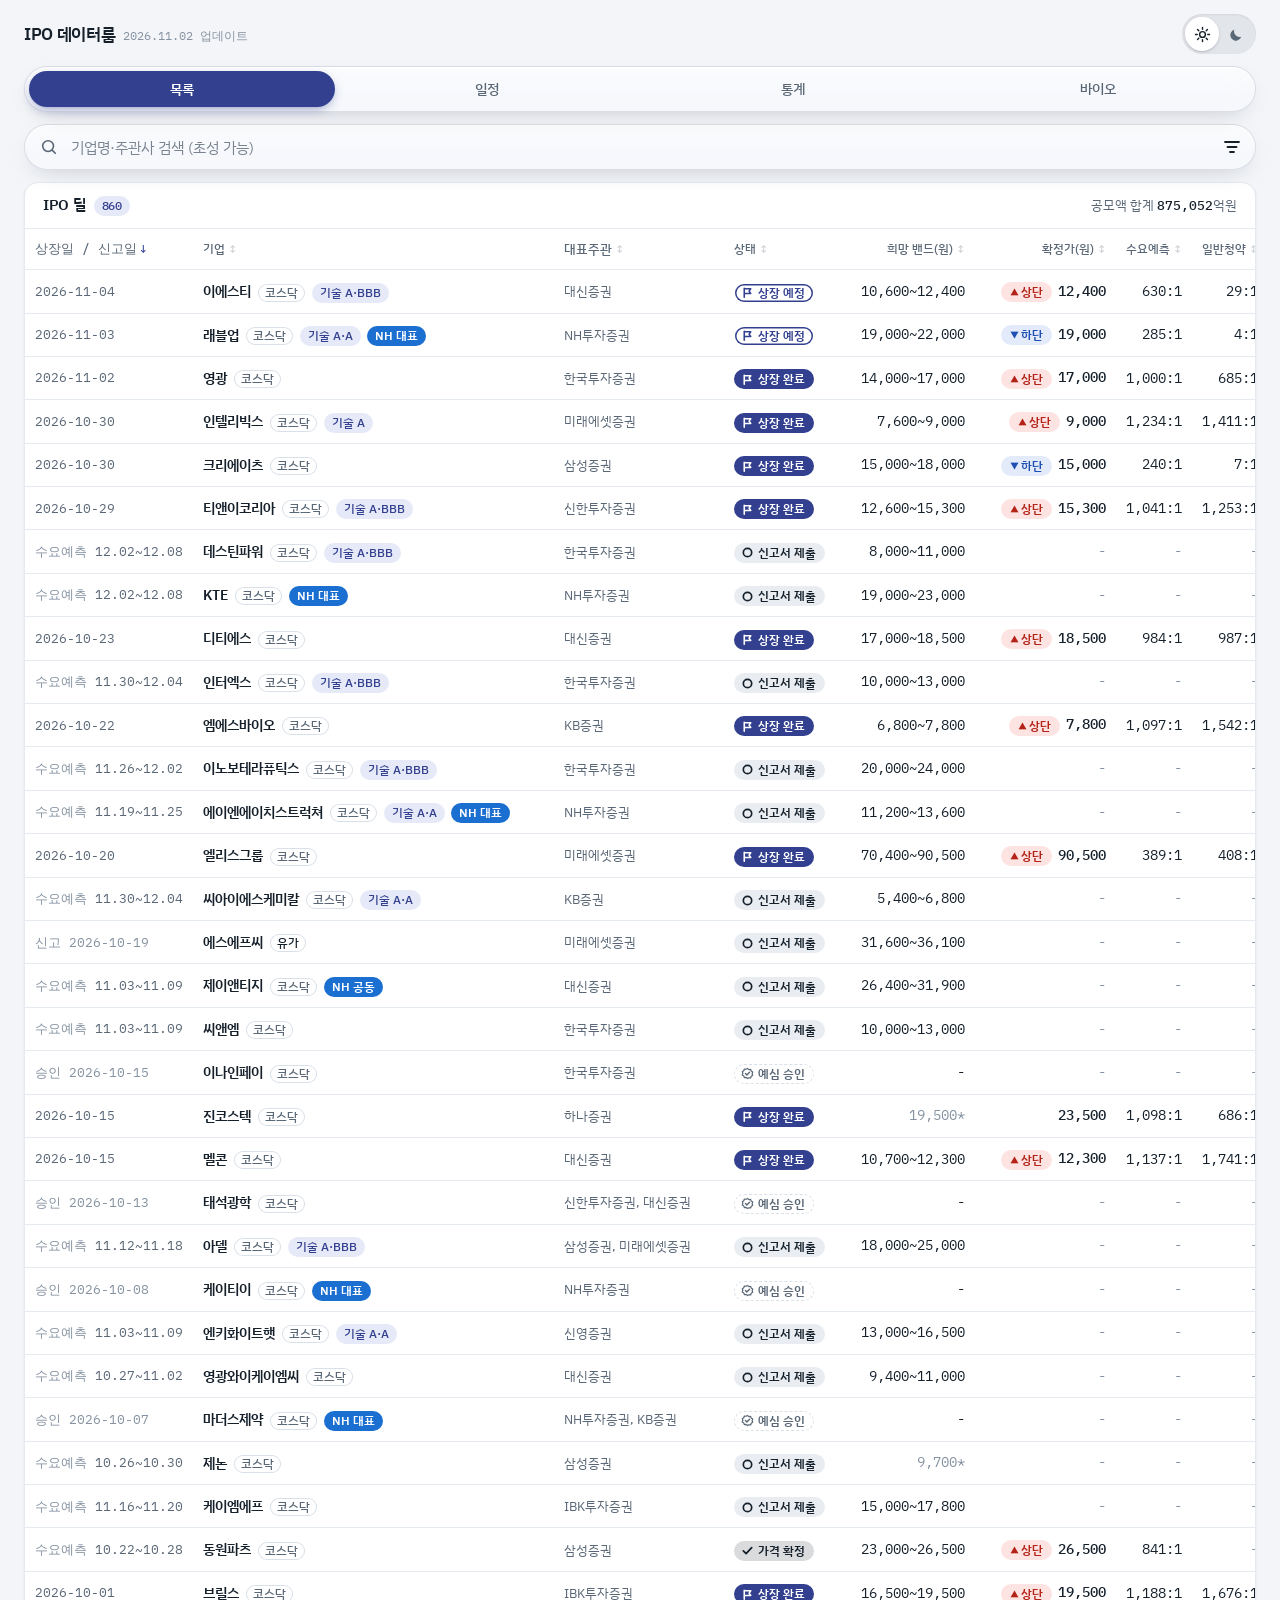
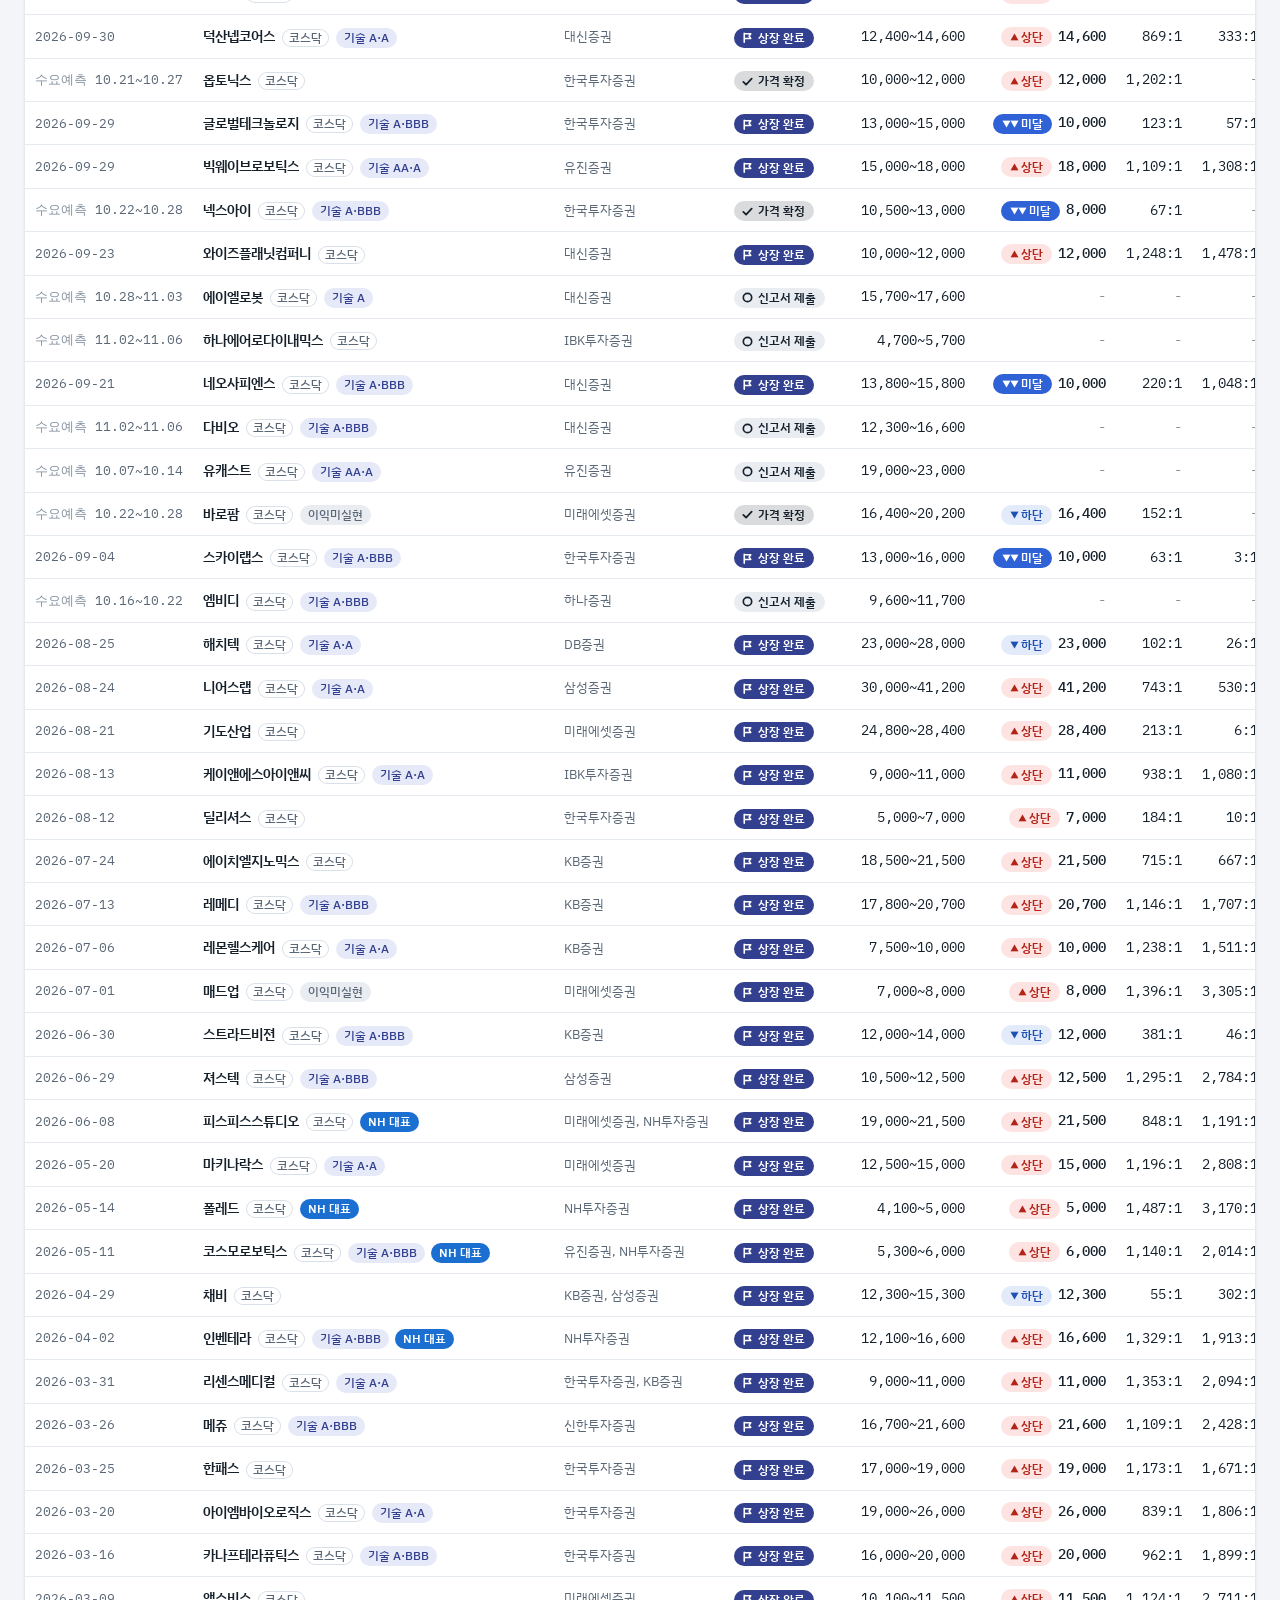
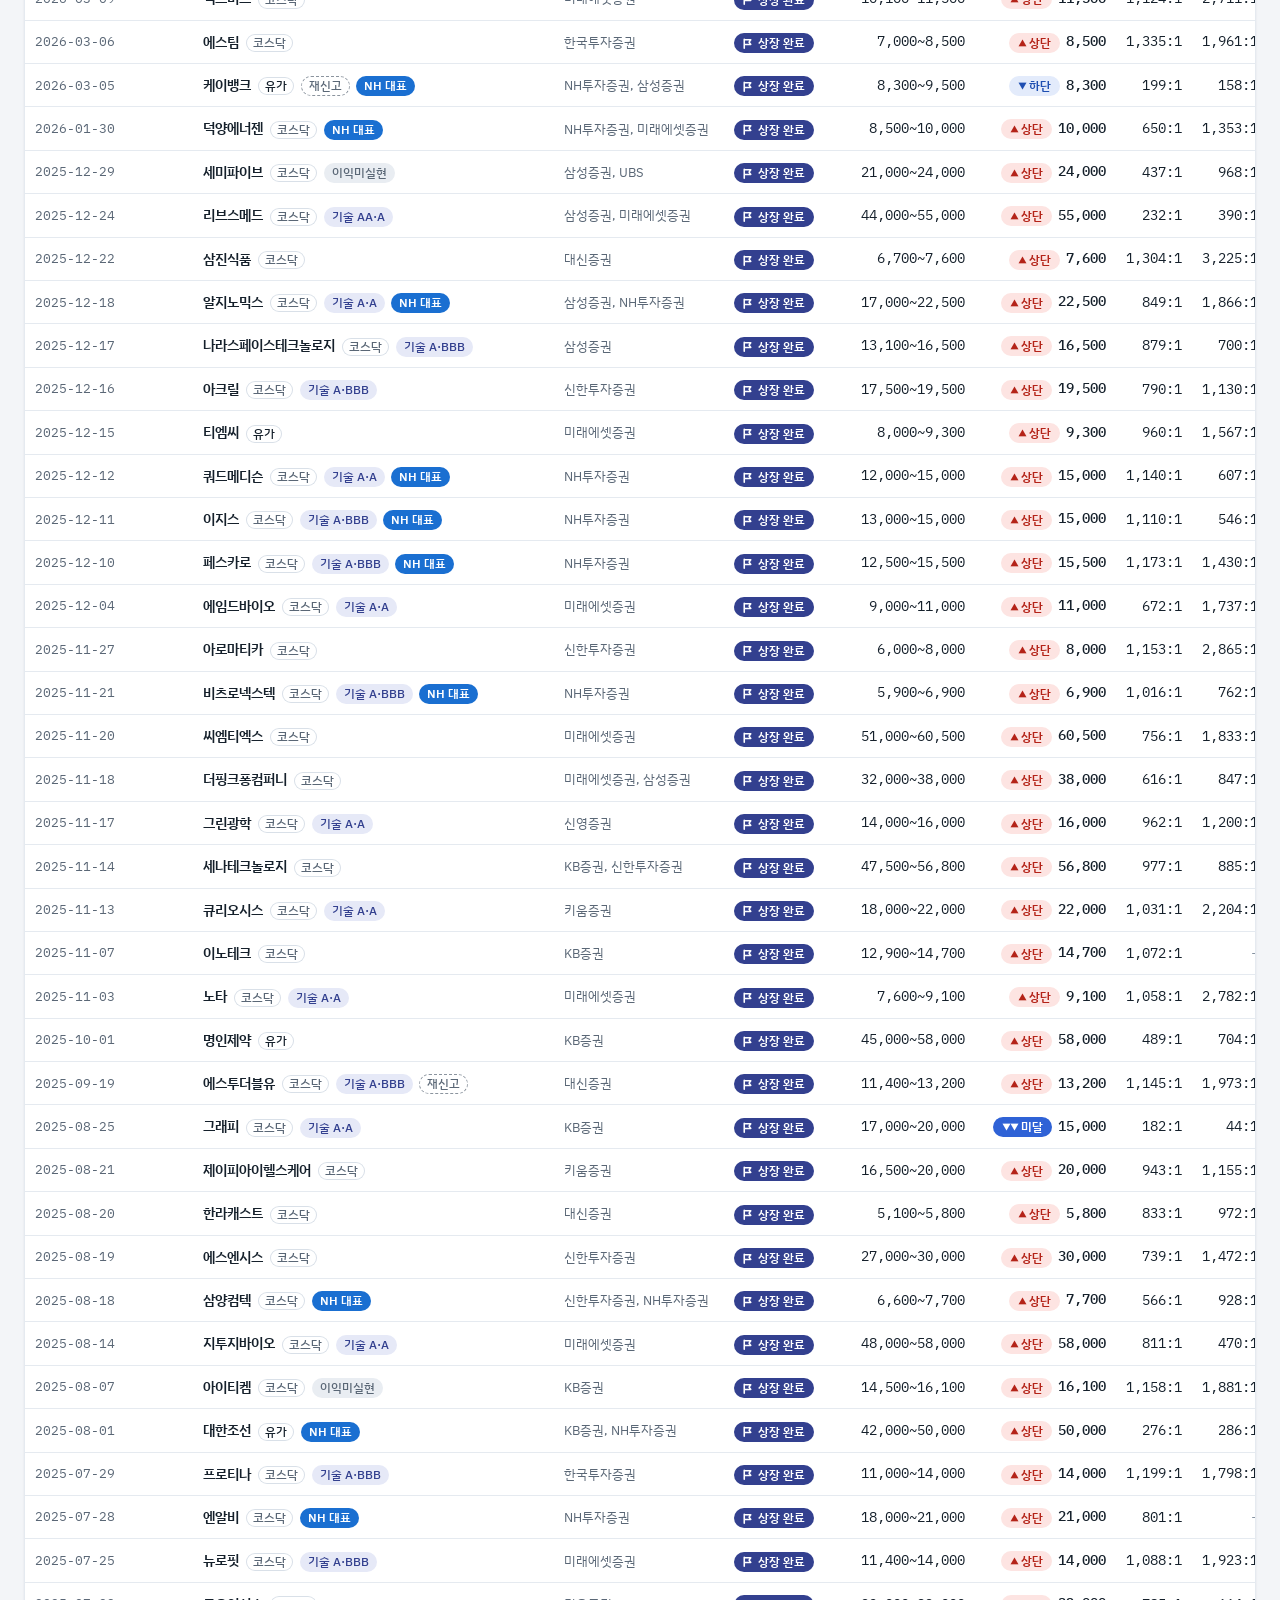
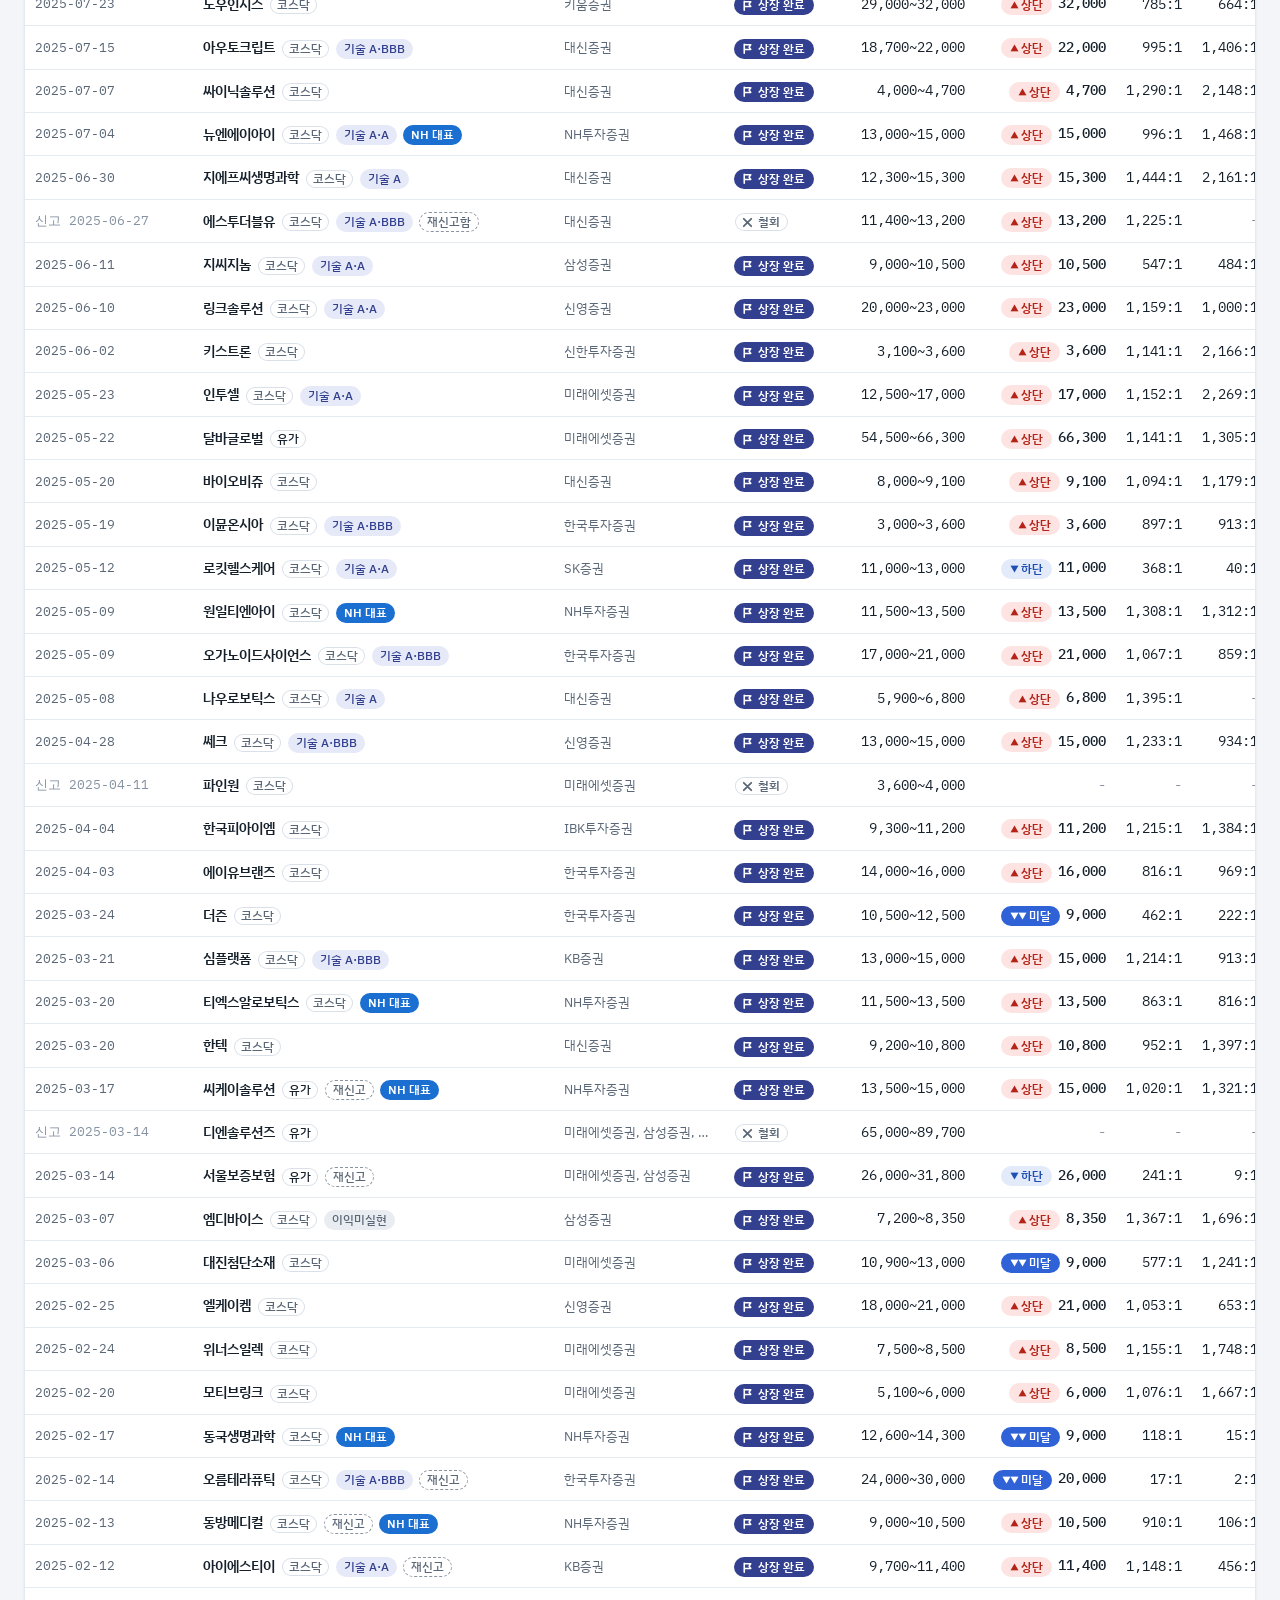
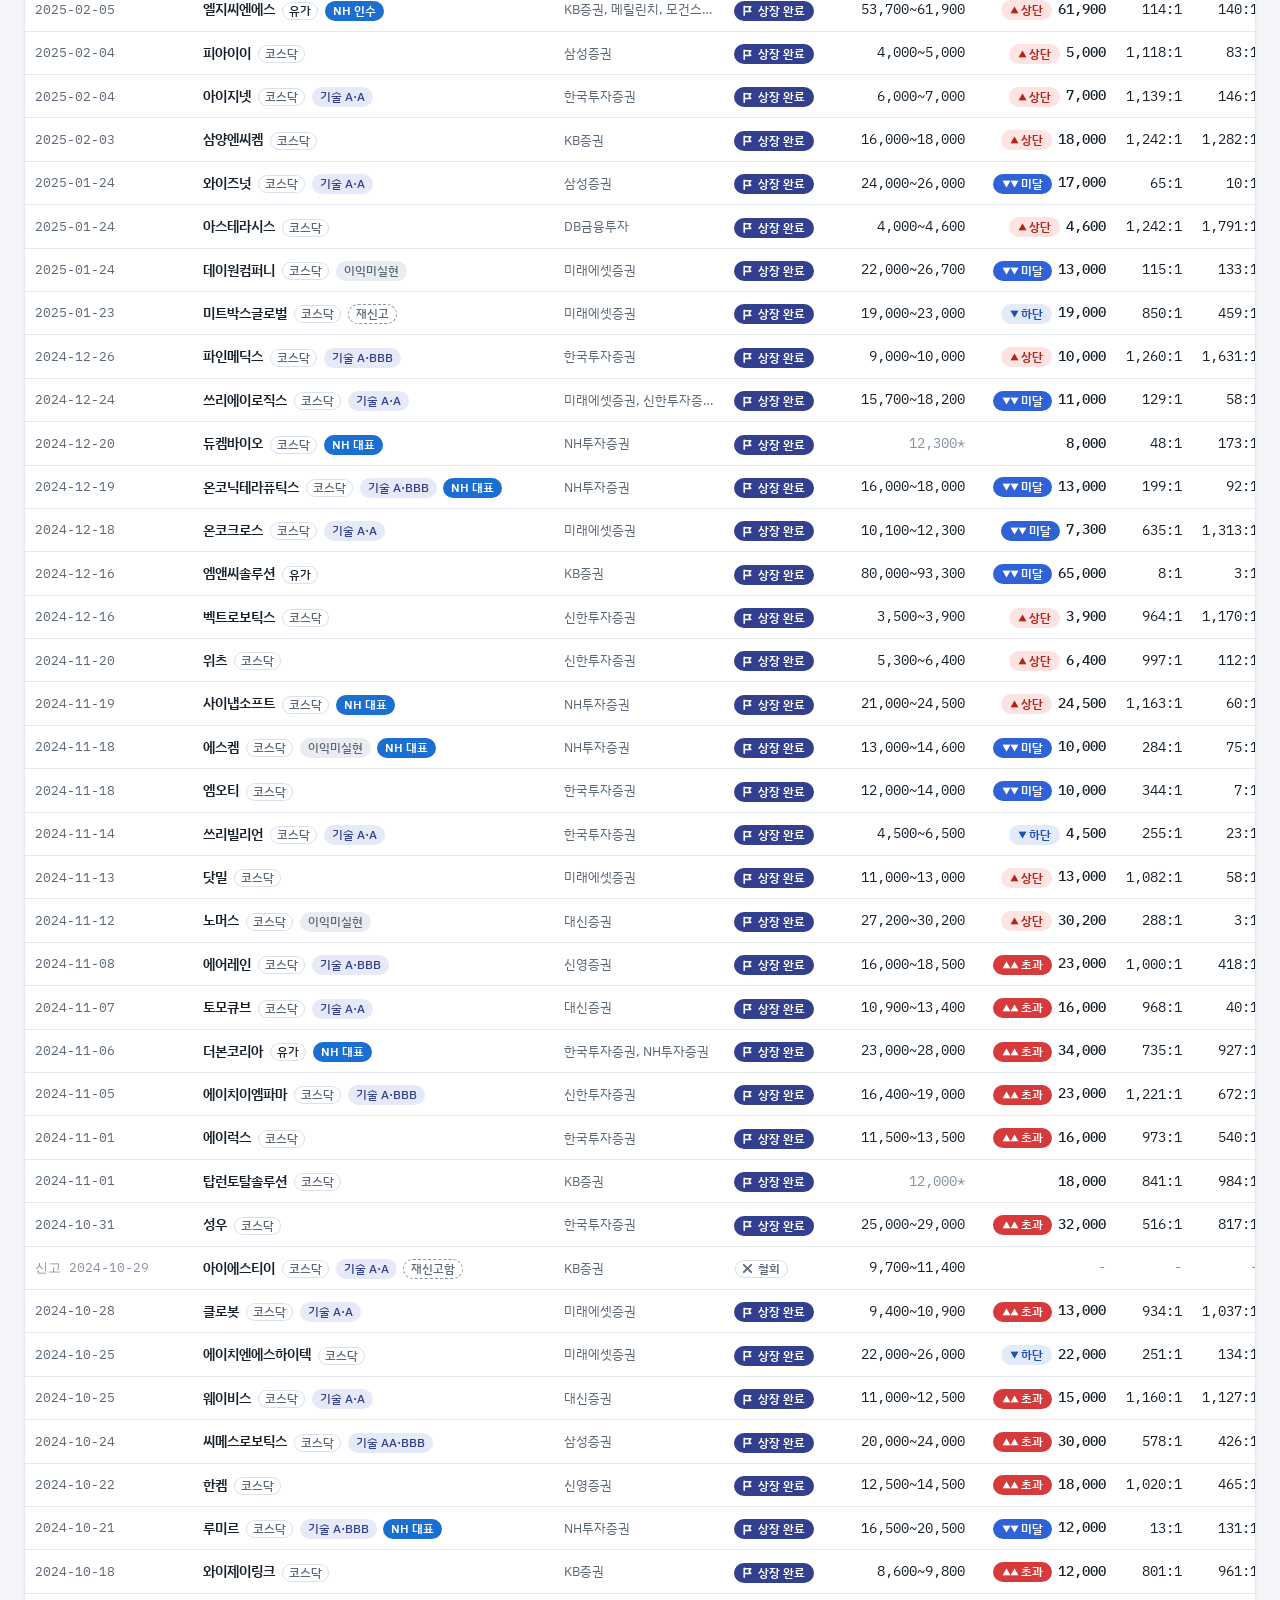
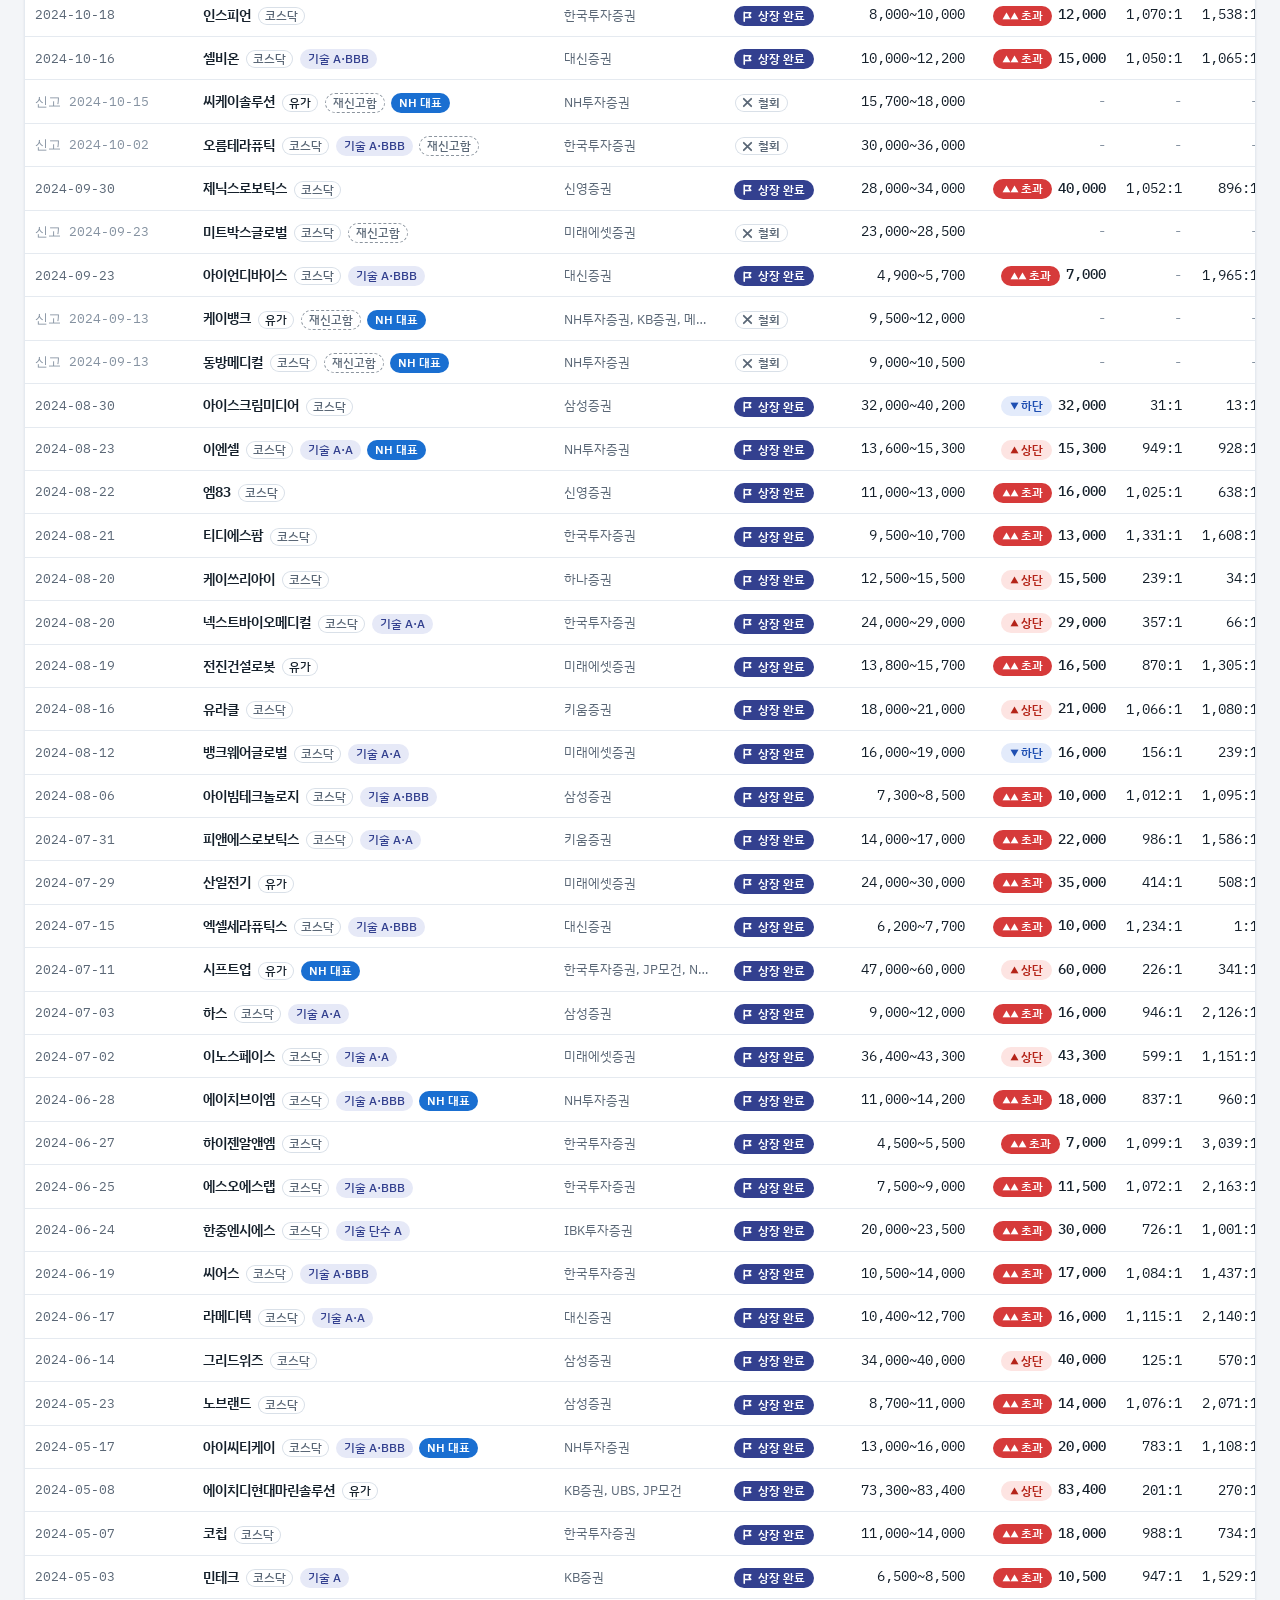
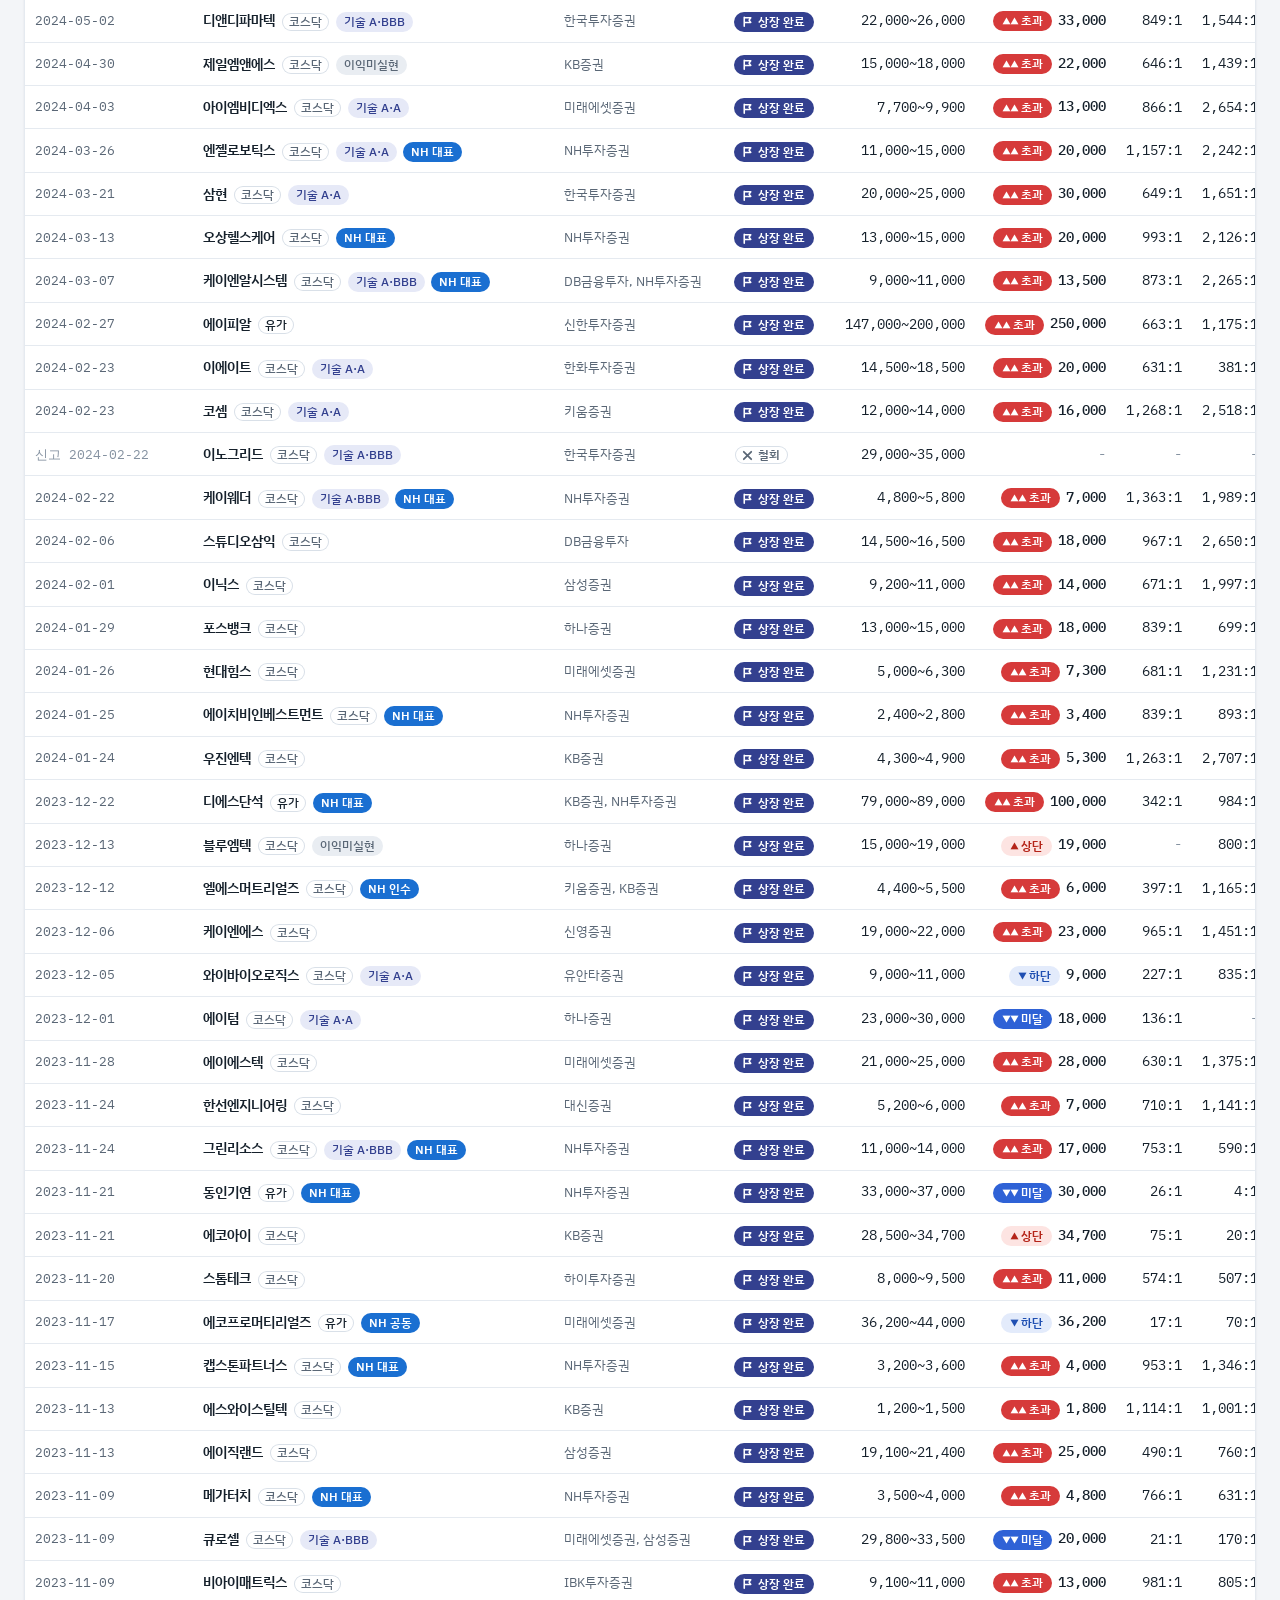
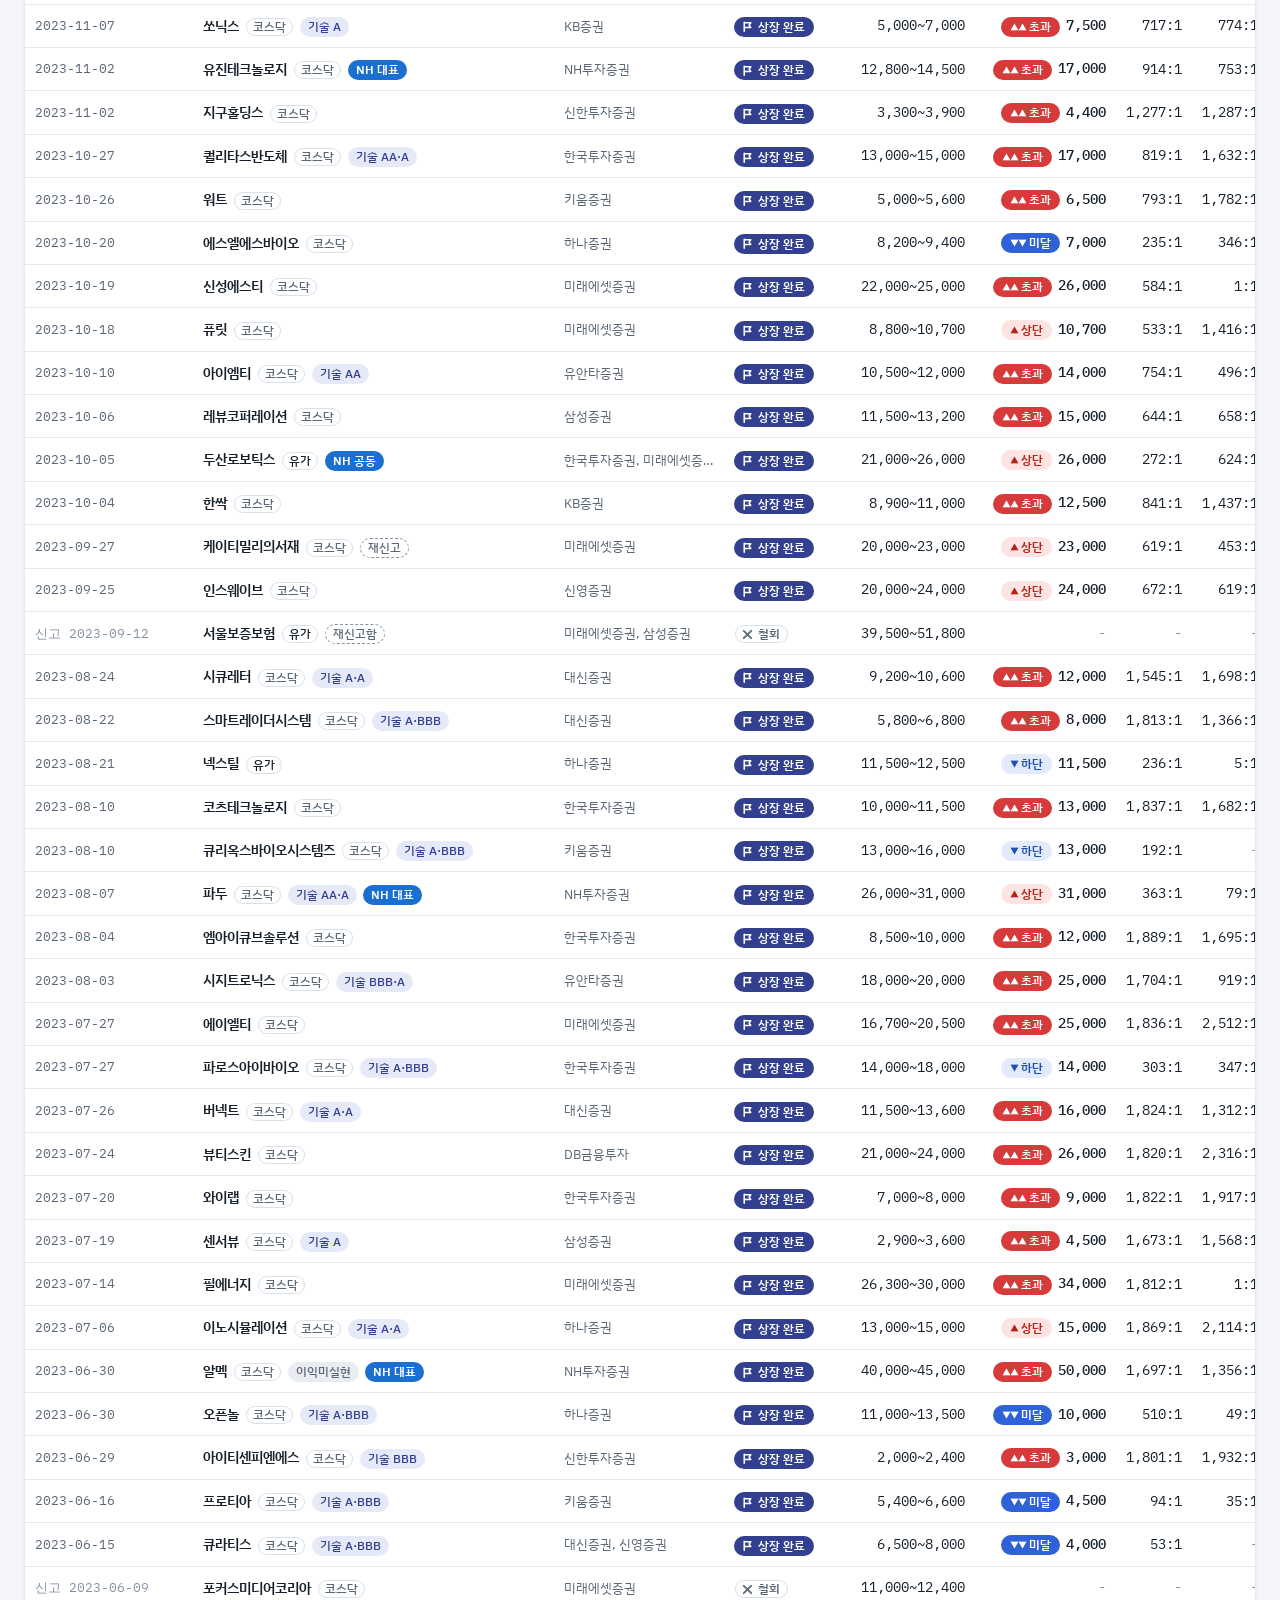
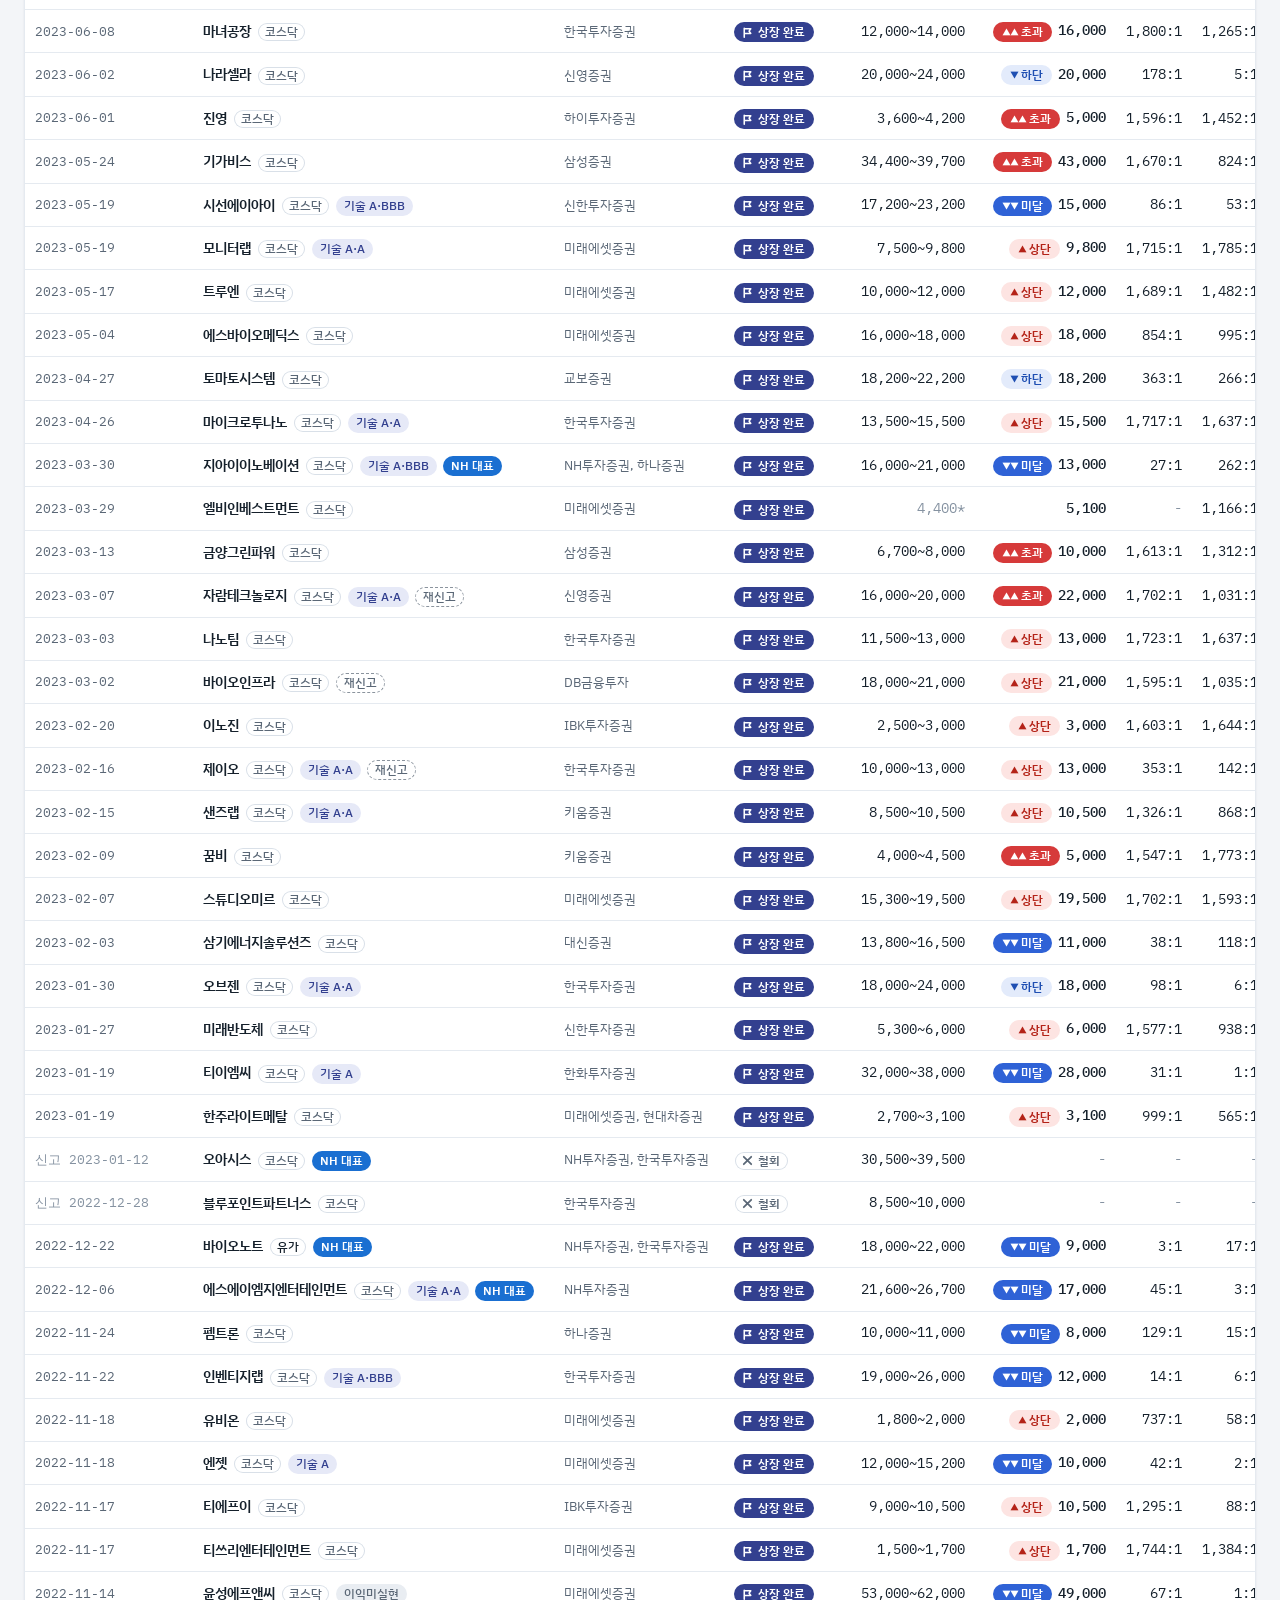
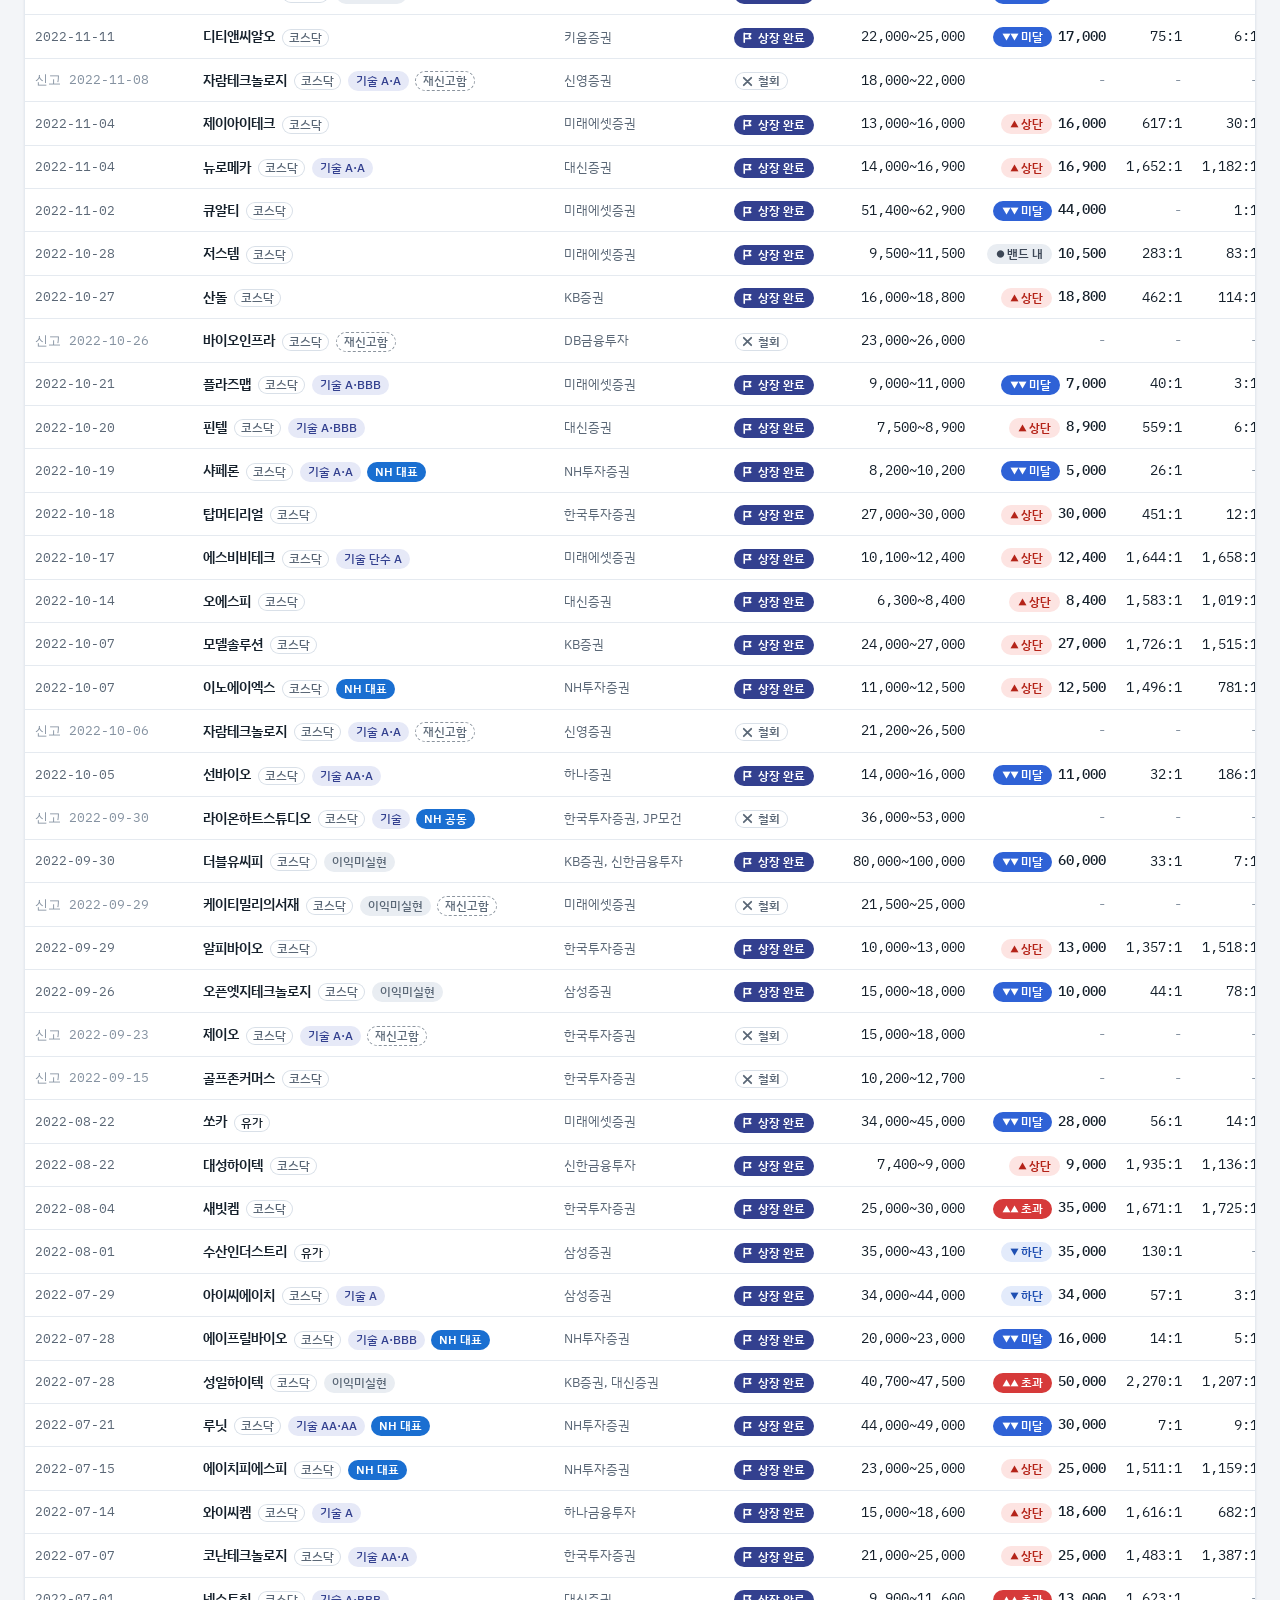
==== docs/index.html @ 9ddf6022 "제목 옆 업데이트 기준일, 일정 탭: 요약·최근 공시 제거하고 월간 공모 달력(날짜 선택 시 일정 목록) 추가, 일정 행을 접어 써서 휴대폰 좌우 넘침 해소 Co-Authored-" ====
<!doctype html>
<html lang="ko">
<head>
<meta charset="utf-8">
<meta name="viewport" content="width=device-width, initial-scale=1, viewport-fit=cover">
<title>IPO 데이터룸</title>
<meta name="description" content="DART 증권신고서 기반 국내 IPO 공모 현황">
<meta name="theme-color" content="#F3F5F8">
<link rel="manifest" href="manifest.webmanifest">
<link rel="icon" href="icons/icon.svg" type="image/svg+xml">
<link rel="icon" href="icons/icon-192-v2.png" sizes="192x192">
<link rel="apple-touch-icon" href="icons/apple-touch-icon-v2.png">
<link rel="preconnect" href="https://fonts.googleapis.com">
<link rel="preconnect" href="https://fonts.gstatic.com" crossorigin>
<link rel="stylesheet" href="https://fonts.googleapis.com/css2?family=IBM+Plex+Mono:wght@400;500&family=IBM+Plex+Sans+KR:wght@400;500;600;700&display=swap">
<link rel="stylesheet" href="style.css">
<script>try{var t=localStorage.getItem("ipo-db-theme");if(t)document.documentElement.setAttribute("data-theme",t)}catch(e){}</script>
</head>
<body>
<div class="safeband" aria-hidden="true"></div>
<div class="wrap">
  <header class="top glass">
    <div class="brand">
      <h1>IPO 데이터룸</h1>
      <span class="bt upd" id="upd"></span>
    </div>
    <nav class="tabs" aria-label="화면">
      <span class="ind" aria-hidden="true"></span>
      <a class="tab" href="#/" data-tab="list">목록</a>
      <a class="tab" href="#/cal" data-tab="cal">일정</a>
      <a class="tab" href="#/stats" data-tab="stats">통계</a>
      <a class="tab" href="#/bio" data-tab="bio">바이오</a>
    </nav>
    <div class="topacts">
      <div class="tgl" id="tgl" role="group" aria-label="화면 테마">
        <button type="button" data-t="light" aria-pressed="true" title="라이트 모드"><svg viewBox="0 0 20 20" aria-hidden="true"><circle cx="10" cy="10" r="3.4" fill="none" stroke="currentColor" stroke-width="1.7"/><g stroke="currentColor" stroke-width="1.7" stroke-linecap="round"><path d="M10 1.8v2M10 16.2v2M1.8 10h2M16.2 10h2M4.2 4.2l1.4 1.4M14.4 14.4l1.4 1.4M4.2 15.8l1.4-1.4M14.4 5.6l1.4-1.4"/></g></svg><span class="tl">라이트</span></button>
        <button type="button" data-t="dark" aria-pressed="false" title="다크 모드"><svg viewBox="0 0 20 20" aria-hidden="true"><path d="M15.5 12.6A6.5 6.5 0 0 1 7.4 4.5a6.5 6.5 0 1 0 8.1 8.1z" fill="currentColor"/></svg><span class="tl">다크</span></button>
      </div>
    </div>
  </header>
  <nav class="pager" aria-label="화면">
    <a href="#/" data-tab="list" aria-label="목록"><i></i><span>목록</span></a>
    <a href="#/cal" data-tab="cal" aria-label="일정"><i></i><span>일정</span></a>
    <a href="#/stats" data-tab="stats" aria-label="통계"><i></i><span>통계</span></a>
    <a href="#/bio" data-tab="bio" aria-label="기술특례 바이오"><i></i><span>바이오</span></a>
  </nav>
  <main id="app" tabindex="-1"><p class="hint">불러오는 중…</p></main>
  <footer class="foot">
    <p>금융감독원 전자공시시스템(DART) 공시를 가공한 자료입니다. 희망 밴드, 확정가, 경쟁률, 상장일은 공시 원문에서 규칙으로 추출한 값입니다. 투자 판단의 근거로 사용하기 전에 원문 공시를 확인해 주십시오.</p>
  </footer>
</div>
<div class="shade" id="shade" hidden></div>
<section class="sheet" id="sheet" role="dialog" aria-modal="true" aria-labelledby="sheet-title" hidden>
  <div class="sheet-head">
    <div>
      <div class="sh-title"><h2 id="sheet-title"></h2><span id="sheet-chip"></span></div>
      <p class="sub" id="sheet-sub"></p>
    </div>
    <div class="sh-acts">
      <span class="pos-n" id="sheet-pos"></span>
      <button type="button" class="xbtn glass" id="s-prev" aria-label="이전 딜"><svg viewBox="0 0 16 16"><path d="M10 3L5 8l5 5"/></svg></button>
      <button type="button" class="xbtn glass" id="s-next" aria-label="다음 딜"><svg viewBox="0 0 16 16"><path d="M6 3l5 5-5 5"/></svg></button>
      <button type="button" class="xbtn glass" id="s-close" aria-label="닫기"><svg viewBox="0 0 16 16"><path d="M3.5 3.5l9 9M12.5 3.5l-9 9"/></svg></button>
    </div>
    <ol class="tl4" id="sheet-tl" aria-label="공모 일정" hidden></ol>
  </div>
  <div class="sbody" id="sbody"></div>
</section>
<div class="tip" id="tip" role="tooltip" hidden></div>
<script src="app.js"></script>
</body>
</html>
---- docs/style.css ----
/* 신약 딜북과 같은 체계: 은은한 컬러 배경 위에 떠 있는 유리 상단바(이름 | 화면 탭 | 테마),
   본문 카드·표는 불투명, 숫자는 IBM Plex Mono. 휴대폰은 하단 유리 캡슐 탭바, 상세는 시트로 띄웁니다.
   유리 재질은 탐색 계층(상단바, 탭바, 검색창, 시트 버튼)에만 씁니다. */
:root {
  color-scheme: light;
  --bg: #F3F5F8; --surface: #FFFFFF; --surface2: #EDF1F6; --ink: #15202B; --muted: #5A6776; --faint: #8592A1;
  --line: #D9E0E8; --line2: #E5EAF0;
  --accent: #33408F; --accent-ink: #FFFFFF; --accent-soft: #E6E9F7; --eosin: #B83A6B; --eosin-soft: #F8E4EC;
  --good: #1D7448; --good-soft: #E1F2E8; --info: #385C86; --info-soft: #E4ECF6; --bad: #B0301D; --bad-soft: #FBE6E1;
  --warn: #855400; --warn-soft: #FFF0CF; --neutral: #667180; --neutral-soft: #E9EDF2;
  --bar: #4A57CC; --mark: #FFE9A8;
  --glass: #FFFFFF; --edge: rgba(24, 34, 70, .13); --spec: rgba(255, 255, 255, .9); --gloss: rgba(255, 255, 255, .5);
  --thumb: #FFFFFF; --track: rgba(30, 40, 80, .06); --glass-sh: rgba(20, 30, 60, .28);
  --sh1: 0 1px 2px rgba(20, 30, 50, .04), 0 1px 3px rgba(20, 30, 50, .05);
  --sh2: 0 12px 32px rgba(20, 30, 50, .14), 0 2px 6px rgba(20, 30, 50, .06);
  --shade: rgba(10, 16, 30, .32);
  --g1: rgba(51, 64, 143, .20); --g2: rgba(184, 58, 107, .13); --g3: rgba(34, 160, 150, .13);
  --gk: 61.4%; --gb: 17.6px;
  /* 밴드 대비 위치: 막대(검증된 순서형 팔레트)와 알약 */
  /* 통계 시장 구분·경쟁률 선: 검증된 범주형 팔레트(validate_palette.js 통과) */
  --mk-ks: #2a78d6; --mk-kq: #1baf7a; --mk-tech: #eb6834; --mk-spac: #6250d6; --ln-inst: #6250d6; --ln-retail: #e87ba4;
  /* 밴드 대비 위치: 시세 관례(오르면 빨강, 내리면 파랑, 밴드 내 회색) */
  --pos-over: #d63a3a; --pos-top: #ef8a80; --pos-in: #aab3bf; --pos-low: #7fa1ea; --pos-under: #2f62d6;
  --pill-over-bg: #d63a3a; --pill-over-fg: #ffffff;
  --pill-top-bg: #fde4e2; --pill-top-fg: #b42318;
  --pill-in-bg: #e9edf2; --pill-in-fg: #3d4756;
  --pill-low-bg: #e3ebfb; --pill-low-fg: #1f4fb2;
  --pill-under-bg: #2f62d6; --pill-under-fg: #ffffff;
  /* 시장·경로 배지 글자색(통계 그래프 색과 같은 계열, 글자 대비를 위해 조금 진하게) */
  --tag-ks: #1f62b8; --tag-kq: #12805a; --tag-tech: #c2501d; --tag-spac: #5242c4; --tag-rt: #0d7a76;
  --f-body: "IBM Plex Sans KR", "Apple SD Gothic Neo", "Malgun Gothic", system-ui, sans-serif;
  --f-mono: "IBM Plex Mono", ui-monospace, Menlo, Consolas, monospace;
  --spring: cubic-bezier(.34, 1.3, .5, 1);
}
@media (prefers-color-scheme: dark) {
  :root:not([data-theme="light"]) {
    color-scheme: dark;
    --bg: #11151B; --surface: #161E27; --surface2: #1D2733; --ink: #E6ECF2; --muted: #9AA8B8; --faint: #6E7C8C;
    --line: #2A3644; --line2: #24303D;
    --accent: #9AA7F0; --accent-ink: #0F151C; --accent-soft: #242C52; --eosin: #EE86AC; --eosin-soft: #3A1F2C;
    --good: #6FD39C; --good-soft: #17352A; --info: #8FB4E3; --info-soft: #1B2A3D; --bad: #F28A78; --bad-soft: #3A1D1A;
    --warn: #E8B85C; --warn-soft: #352A12; --neutral: #A3AEBB; --neutral-soft: #232D39;
    --bar: #7884EA; --mark: #5a4a10;
    --glass: #1B2331; --edge: rgba(0, 0, 0, .55); --spec: rgba(255, 255, 255, .16); --gloss: rgba(255, 255, 255, .06);
    --thumb: #2E3A4E; --track: rgba(255, 255, 255, .06); --glass-sh: rgba(0, 0, 0, .5);
    --sh1: 0 1px 2px rgba(0, 0, 0, .25), 0 1px 3px rgba(0, 0, 0, .3);
    --sh2: 0 12px 32px rgba(0, 0, 0, .5), 0 2px 6px rgba(0, 0, 0, .35);
    --shade: rgba(4, 8, 14, .5);
    --g1: rgba(90, 104, 200, .20); --g2: rgba(214, 90, 140, .13); --g3: rgba(34, 160, 150, .13);
    --mk-ks: #3987e5; --mk-kq: #199e70; --mk-tech: #d95926; --mk-spac: #9085e9; --ln-inst: #9085e9; --ln-retail: #d55181;
    --pos-over: #e05252; --pos-top: #b45a54; --pos-in: #6b7686; --pos-low: #4f72c4; --pos-under: #3f73e6;
    --pill-over-bg: #e05252; --pill-over-fg: #ffffff; --pill-top-bg: #3d1a1a; --pill-top-fg: #ff8f86; --pill-in-bg: #232d39; --pill-in-fg: #c3ccd7;
    --pill-low-bg: #172748; --pill-low-fg: #8fb0ff; --pill-under-bg: #3f73e6; --pill-under-fg: #ffffff;
    --tag-ks: #6aa8f0; --tag-kq: #3cc497; --tag-tech: #f08452; --tag-spac: #a89cf2; --tag-rt: #3cc3bb;
  }
}
:root[data-theme="dark"] {
  color-scheme: dark;
  --bg: #11151B; --surface: #161E27; --surface2: #1D2733; --ink: #E6ECF2; --muted: #9AA8B8; --faint: #6E7C8C;
  --line: #2A3644; --line2: #24303D;
  --accent: #9AA7F0; --accent-ink: #0F151C; --accent-soft: #242C52; --eosin: #EE86AC; --eosin-soft: #3A1F2C;
  --good: #6FD39C; --good-soft: #17352A; --info: #8FB4E3; --info-soft: #1B2A3D; --bad: #F28A78; --bad-soft: #3A1D1A;
  --warn: #E8B85C; --warn-soft: #352A12; --neutral: #A3AEBB; --neutral-soft: #232D39;
  --bar: #7884EA; --mark: #5a4a10;
  --glass: #1B2331; --edge: rgba(0, 0, 0, .55); --spec: rgba(255, 255, 255, .16); --gloss: rgba(255, 255, 255, .06);
  --thumb: #2E3A4E; --track: rgba(255, 255, 255, .06); --glass-sh: rgba(0, 0, 0, .5);
  --sh1: 0 1px 2px rgba(0, 0, 0, .25), 0 1px 3px rgba(0, 0, 0, .3);
  --sh2: 0 12px 32px rgba(0, 0, 0, .5), 0 2px 6px rgba(0, 0, 0, .35);
  --shade: rgba(4, 8, 14, .5);
  --g1: rgba(90, 104, 200, .20); --g2: rgba(214, 90, 140, .13); --g3: rgba(34, 160, 150, .13);
  --mk-ks: #3987e5; --mk-kq: #199e70; --mk-tech: #d95926; --mk-spac: #9085e9; --ln-inst: #9085e9; --ln-retail: #d55181;
  --pos-over: #e05252; --pos-top: #b45a54; --pos-in: #6b7686; --pos-low: #4f72c4; --pos-under: #3f73e6;
  --pill-over-bg: #e05252; --pill-over-fg: #ffffff; --pill-top-bg: #3d1a1a; --pill-top-fg: #ff8f86; --pill-in-bg: #232d39; --pill-in-fg: #c3ccd7;
  --pill-low-bg: #172748; --pill-low-fg: #8fb0ff; --pill-under-bg: #3f73e6; --pill-under-fg: #ffffff;
    --tag-ks: #6aa8f0; --tag-kq: #3cc497; --tag-tech: #f08452; --tag-spac: #a89cf2; --tag-rt: #3cc3bb;
}

* { box-sizing: border-box; -webkit-tap-highlight-color: transparent; }
[hidden] { display: none !important; }
html { -webkit-text-size-adjust: 100%; }
body {
  margin: 0; background: var(--bg); color: var(--ink); font-family: var(--f-body); font-size: 14px; line-height: 1.55;
  -webkit-font-smoothing: antialiased;
}
.safeband { position: fixed; inset: 0 0 auto; height: env(safe-area-inset-top, 0px); background: var(--bg); z-index: 60; }
html.lock, html.lock body { overflow: hidden; }
.num, .mono { font-family: var(--f-mono); font-variant-numeric: tabular-nums; }
h1, h2, h3 { font-family: var(--f-body); font-weight: 600; margin: 0; letter-spacing: -.02em; text-wrap: balance; }
h2 { font-size: 16px; line-height: 1.35; }
a { color: var(--accent); text-underline-offset: 2px; }
button, select, input { font: inherit; color: inherit; }
button { cursor: pointer; user-select: none; -webkit-user-select: none; }
:focus:not(:focus-visible) { outline: none; }
:focus-visible { outline: 2px solid var(--accent); outline-offset: 2px; }
::selection { background: var(--accent-soft); }
mark { background: var(--mark); color: inherit; border-radius: 3px; padding: 0 1px; }
.hint, .muted { color: var(--muted); }
.dim { color: var(--faint); }

/* 유리 재질 (탐색 계층 전용) */
.glass {
  background-color: color-mix(in srgb, var(--glass) var(--gk), transparent);
  background-image: linear-gradient(180deg, var(--gloss), transparent 46%);
  -webkit-backdrop-filter: blur(var(--gb)) saturate(1.8); backdrop-filter: blur(var(--gb)) saturate(1.8);
  border: 1px solid var(--edge); box-shadow: inset 0 1px 0 var(--spec), 0 10px 30px -10px var(--glass-sh);
}

.wrap { max-width: 1280px; margin: 0 auto; padding-left: max(24px, env(safe-area-inset-left, 0px)); padding-right: max(24px, env(safe-area-inset-right, 0px)); padding-block: 0 40px; }

/* 상단바 */
.top { position: sticky; top: calc(10px + env(safe-area-inset-top, 0px)); z-index: 30; margin-block: 10px 18px; border-radius: 22px; display: flex; align-items: center; gap: 8px 16px; padding: 8px 10px 8px 18px; }
.brand { flex: 1 0 auto; display: flex; align-items: baseline; gap: 10px; min-width: 0; }
.brand h1 { font-size: 17px; line-height: 1.3; white-space: nowrap; }
.brand .bt { font-size: 12px; color: var(--muted); white-space: nowrap; font-family: var(--f-mono); }
.tabs { position: relative; display: flex; gap: 2px; padding: 3px; border-radius: 999px; background: var(--track); }
.ind { position: absolute; left: 0; top: 3px; height: calc(100% - 6px); width: 0; border-radius: 999px; background: var(--thumb); box-shadow: 0 1px 3px rgba(20, 30, 60, .14), 0 1px 1px rgba(20, 30, 60, .06); transition: transform .5s var(--spring), width .5s var(--spring), opacity .2s; pointer-events: none; opacity: 0; }
.tab { position: relative; z-index: 1; display: inline-flex; align-items: center; height: 34px; padding: 0 16px; border-radius: 999px; font-size: 13.5px; color: var(--muted); font-weight: 500; white-space: nowrap; text-decoration: none; }
.tab[aria-current="true"] { color: var(--ink); font-weight: 600; }
.topacts { display: flex; align-items: center; gap: 8px; margin-left: auto; }

/* 라이트/다크 스위치 */
.tgl { position: relative; display: inline-grid; grid-template-columns: 1fr 1fr; padding: 3px; border-radius: 999px; background: var(--track); flex: none; }
.tgl::before { content: ""; position: absolute; top: 3px; bottom: 3px; left: 3px; width: calc(50% - 3px); border-radius: 999px; background: var(--thumb); box-shadow: var(--sh1), inset 0 1px 0 var(--spec); transition: transform .45s cubic-bezier(.34, 1.4, .5, 1); }
.tgl[data-on="dark"]::before { transform: translateX(100%); }
.tgl button { position: relative; z-index: 1; border: 0; background: transparent; height: 30px; padding: 0 12px; border-radius: 999px; font-size: 12.5px; color: var(--muted); display: inline-flex; align-items: center; justify-content: center; gap: 5px; }
.tgl button svg { width: 15px; height: 15px; }
.tgl button[aria-pressed="true"] { color: var(--ink); font-weight: 600; }

/* 2칸 세그먼트 토글 (통계 지표 등) */
.seg { position: relative; display: inline-grid; grid-auto-flow: column; grid-auto-columns: 1fr; padding: 3px; border-radius: 999px; background: var(--track); flex: 0 0 auto; }
.seg::before { content: ""; position: absolute; top: 3px; bottom: 3px; left: 3px; width: calc((100% - 6px) / var(--n, 2)); border-radius: 999px; background: var(--thumb); box-shadow: 0 1px 3px rgba(20, 30, 60, .16), 0 1px 1px rgba(20, 30, 60, .06); transform: translateX(calc(var(--i, 0) * 100%)); transition: transform .45s cubic-bezier(.34, 1.4, .5, 1); }
.seg button { position: relative; z-index: 1; border: 0; background: none; height: 32px; padding: 0 13px; border-radius: 999px; font-size: 13px; color: var(--muted); white-space: nowrap; }
.seg button[aria-pressed="true"] { color: var(--ink); font-weight: 600; }

/* 검색·필터 */
.content { display: grid; gap: 12px; min-width: 0; }
.srow { display: flex; gap: 8px; align-items: center; min-width: 0; }
.sbox { position: relative; flex: 1; min-width: 0; }
.sbox > svg { position: absolute; z-index: 1; left: 16px; top: 50%; transform: translateY(-50%); width: 18px; height: 18px; color: var(--muted); pointer-events: none; }
.search {
  width: 100%; height: 46px; color: var(--ink); font-size: 15px; padding-inline: 46px 44px; outline: none; border-radius: 999px; border: 1px solid var(--edge);
  background-color: color-mix(in srgb, var(--glass) var(--gk), transparent); background-image: linear-gradient(180deg, var(--gloss), transparent 55%);
  -webkit-backdrop-filter: blur(var(--gb)) saturate(1.8); backdrop-filter: blur(var(--gb)) saturate(1.8);
  box-shadow: inset 0 1px 0 var(--spec), 0 10px 30px -12px rgba(10, 20, 45, .35); transition: border-color .15s, box-shadow .15s;
}
.search::placeholder { color: var(--muted); opacity: .8; }
.search::-webkit-search-cancel-button { -webkit-appearance: none; display: none; }
.search:focus { border-color: var(--accent); box-shadow: inset 0 1px 0 var(--spec), 0 0 0 3px var(--accent-soft), 0 10px 30px -12px rgba(10, 20, 45, .35); }
.sclear { position: absolute; right: 7px; top: 50%; transform: translateY(-50%); width: 32px; height: 32px; border: 0; border-radius: 999px; background: transparent; color: var(--muted); display: grid; place-items: center; padding: 0; }
.sclear svg { width: 16px; height: 16px; }
/* 검색창 오른쪽 필터 버튼과 적용된 필터 */
.fbtn { position: relative; flex: 0 0 auto; width: 46px; height: 46px; border-radius: 999px; border: 1px solid var(--edge); background: var(--surface); color: var(--ink);
  display: grid; place-items: center; padding: 0; box-shadow: var(--sh1); }
.fbtn svg { width: 20px; height: 20px; }
.fbtn.on { color: var(--accent); border-color: color-mix(in srgb, var(--accent) 45%, transparent); background: var(--accent-soft); }
.fbtn.open { border-color: var(--accent); }
.fbtn .fb-n { position: absolute; top: -3px; right: -3px; min-width: 18px; height: 18px; padding: 0 5px; border-radius: 999px; background: var(--accent); color: var(--accent-ink);
  font: 600 11px/18px var(--f-mono); text-align: center; }
.afilters { display: flex; flex-wrap: wrap; gap: 6px; align-items: center; }
.af { display: inline-flex; align-items: center; gap: 4px; height: 28px; padding: 0 8px 0 11px; border-radius: 999px; border: 1px solid color-mix(in srgb, var(--accent) 35%, transparent);
  background: var(--accent-soft); color: var(--accent); font-size: 12.5px; font-weight: 600; }
.af svg { width: 13px; height: 13px; opacity: .8; }
.afilters .linkbtn { height: 28px; }
.fp-panel { padding: 2px 12px 10px; }
.fp-sec { padding: 8px 0 2px; }
.fp-h { font-size: 11px; font-weight: 600; color: var(--muted); letter-spacing: .02em; margin-bottom: 6px; }
.fp-opts { display: flex; flex-wrap: wrap; gap: 5px; }
/* 신고 연도: 가로 스크롤 없이 한 번에(7칸 격자) */
.fp-opts.years { display: grid; grid-template-columns: repeat(7, minmax(0, 1fr)); gap: 5px; }
.fp-opts.years .fo { padding: 0 2px; min-width: 0; font-size: 12px; }
.fo { flex: 0 0 auto; height: 30px; padding: 0 10px; border-radius: 999px; border: 1px solid var(--line); background: var(--surface); color: var(--ink); font-size: 12.5px;
  display: inline-flex; align-items: center; justify-content: center; gap: 4px; white-space: nowrap; font-variant-numeric: tabular-nums; }
.fo .n { font: 10.5px var(--f-mono); color: var(--muted); }
.fo[aria-pressed="true"] { background: var(--accent); border-color: var(--accent); color: var(--accent-ink); font-weight: 600; }
.fo[aria-pressed="true"] .n { color: inherit; opacity: .85; }
.fo:focus-visible { outline: 2px solid var(--accent); outline-offset: 2px; }
.fp-foot { position: sticky; bottom: 0; display: flex; align-items: center; gap: 8px; padding: 10px 0 0; margin-top: 10px; border-top: 1px solid var(--line2); background: var(--surface); }
.fp-foot .sp { flex: 1; }
.fp-foot .switch { height: 32px; box-shadow: none; }
.fp-foot .linkbtn { height: 32px; }
.fp-done { height: 34px; padding: 0 14px; border-radius: 999px; border: 0; background: var(--accent); color: var(--accent-ink); font-size: 13px; font-weight: 600; white-space: nowrap; }
.sheet-mode .fp-panel { padding: 0 16px calc(10px + env(safe-area-inset-bottom, 0px)); }
.sheet-mode .fp-panel .dd-top { padding: 6px 0 2px; }
.sheet-mode .fp-panel .dd-top .grab { margin-bottom: 6px; }
.sheet-mode .fp-panel .dd-top b { font-size: 14px; }
.sheet-mode .fo { height: 34px; font-size: 13.5px; padding: 0 12px; }
.sheet-mode .fp-opts.years .fo { font-size: 12.5px; padding: 0 2px; }
.crow { display: flex; gap: 8px 10px; align-items: center; flex-wrap: wrap; min-width: 0; }
.chips { position: relative; display: flex; gap: 6px; overflow-x: auto; scrollbar-width: none; padding: 1px 1px 2px; min-width: 0; flex: 1 1 auto; }
.chips::-webkit-scrollbar { display: none; }
.chips .ind { top: 1px; height: 32px; background: var(--accent); box-shadow: 0 2px 8px -2px color-mix(in srgb, var(--accent) 60%, transparent); }
.fchip { position: relative; z-index: 1; flex: 0 0 auto; height: 32px; padding: 0 13px; border: 1px solid var(--line); border-radius: 999px; background: color-mix(in srgb, var(--surface) 72%, transparent); font-size: 13px; color: var(--muted); white-space: nowrap; display: inline-flex; align-items: center; gap: 6px; transition: color .2s, border-color .2s; }
.fchip:hover { color: var(--ink); }
.fchip .n { font-family: var(--f-mono); font-size: 11px; opacity: .8; }
.fchip[aria-pressed="true"] { color: var(--accent-ink); border-color: transparent; background: transparent; font-weight: 600; }
.fopts { display: flex; align-items: center; gap: 8px; flex: none; }
.switch { display: inline-flex; align-items: center; gap: 8px; font-size: 13px; color: var(--muted); cursor: pointer; user-select: none; height: 32px; padding: 0 12px 0 6px; border-radius: 999px; border: 1px solid var(--line); background: var(--surface); box-shadow: var(--sh1); white-space: nowrap; }
.switch input { appearance: none; -webkit-appearance: none; width: 30px; height: 18px; border-radius: 999px; background: var(--line); position: relative; margin: 0; cursor: pointer; transition: background .2s; }
.switch input::after { content: ""; position: absolute; top: 2px; left: 2px; width: 14px; height: 14px; border-radius: 50%; background: var(--thumb); box-shadow: 0 1px 2px rgba(0, 0, 0, .25); transition: transform .3s var(--spring); }
.switch input:checked { background: var(--accent); }
.switch input:checked::after { transform: translateX(12px); background: #fff; }
.sel { height: 32px; border: 1px solid var(--line); border-radius: 999px; background-color: var(--surface); box-shadow: var(--sh1); padding: 0 30px 0 13px; font-size: 13px; color: var(--ink); appearance: none; -webkit-appearance: none;
  background-image: linear-gradient(45deg, transparent 50%, var(--muted) 50%), linear-gradient(135deg, var(--muted) 50%, transparent 50%);
  background-position: calc(100% - 15px) 13px, calc(100% - 10px) 13px; background-size: 5px 5px; background-repeat: no-repeat; cursor: pointer; }
/* 드롭다운(자체 목록) */
.sel.dd-native { position: absolute; width: 1px; height: 1px; opacity: 0; pointer-events: none; overflow: hidden; padding: 0; border: 0; }
.sel.dd { display: inline-flex; align-items: center; max-width: 100%; text-align: left; white-space: nowrap; transition: background-color .15s, border-color .15s, color .15s; }
.sel.dd .dd-t { overflow: hidden; text-overflow: ellipsis; min-width: 0; }
.sel.dd:hover { border-color: var(--muted); }
.sel.dd:focus-visible { outline: 2px solid var(--accent); outline-offset: 2px; }
.sel.dd.open { border-color: var(--accent); }
.sel.dd.on { background-color: var(--accent-soft); border-color: color-mix(in srgb, var(--accent) 45%, transparent); color: var(--accent); font-weight: 600;
  background-image: linear-gradient(45deg, transparent 50%, var(--accent) 50%), linear-gradient(135deg, var(--accent) 50%, transparent 50%); }
.dd-layer { position: fixed; inset: 0; z-index: 60; pointer-events: none; }
.dd-panel { position: fixed; pointer-events: auto; background: var(--surface); border: 1px solid var(--line2); border-radius: 14px; box-shadow: var(--sh2);
  overflow: auto; overscroll-behavior: contain; padding: 6px; animation: ddin .16s ease-out; transform-origin: top left; }
.dd-panel.up { transform-origin: bottom left; }
@keyframes ddin { from { opacity: 0; transform: translateY(-4px) scale(.98); } }
.dd-o { display: flex; align-items: center; justify-content: space-between; gap: 10px; width: 100%; min-height: 36px; padding: 0 10px 0 12px; border: 0; border-radius: 9px;
  background: none; font-size: 13.5px; color: var(--ink); text-align: left; white-space: nowrap; }
.dd-o .ck { width: 15px; height: 15px; flex: 0 0 auto; color: var(--accent); visibility: hidden; }
.dd-o[aria-selected="true"] { color: var(--accent); font-weight: 600; }
.dd-o[aria-selected="true"] .ck { visibility: visible; }
.dd-o:hover { background: var(--line2); }
.dd-o:focus-visible { outline: none; background: var(--accent-soft); }
.dd-h { padding: 10px 12px 4px; font-size: 11px; font-weight: 600; letter-spacing: .02em; color: var(--muted); }
.dd-sep { height: 1px; margin: 5px 8px; background: var(--line2); }
.dd-g:first-child > .dd-h { padding-top: 4px; }
.dd-g.grid .dd-items { display: grid; grid-template-columns: repeat(3, minmax(0, 1fr)); gap: 2px; }
.dd-g.grid .dd-o { justify-content: center; padding: 0 6px; font-variant-numeric: tabular-nums; }
.dd-g.grid .dd-o .ck { display: none; }
.dd-g.grid .dd-o[aria-selected="true"] { background: var(--accent-soft); }
/* 휴대폰: 아래에서 올라오는 시트 */
.dd-layer.sheet-mode { pointer-events: auto; }
.dd-scrim { position: absolute; inset: 0; background: rgba(10, 14, 24, .32); animation: fadein .18s; }
.sheet-mode .dd-panel { left: 0; right: 0; bottom: 0; top: auto; max-height: 72vh; border-radius: 20px 20px 0 0; border-width: 1px 0 0; padding: 0 10px calc(12px + env(safe-area-inset-bottom, 0px));
  animation: sheetup .26s cubic-bezier(.2, .9, .3, 1); display: flex; flex-direction: column; }
.sheet-mode .dd-top { position: sticky; top: 0; background: var(--surface); padding: 8px 6px 8px; text-align: center; z-index: 1; }
.sheet-mode .dd-top .grab { display: block; width: 38px; height: 5px; border-radius: 3px; background: var(--line); margin: 0 auto 10px; }
.sheet-mode .dd-top b { font-size: 15px; font-weight: 600; color: var(--ink); }
.sheet-mode .dd-body { overflow: auto; overscroll-behavior: contain; }
.sheet-mode .dd-o { min-height: 46px; font-size: 15px; padding: 0 14px; }
.sheet-mode .dd-g.grid .dd-items { gap: 6px; padding: 2px 4px 4px; }
.sheet-mode .dd-g.grid .dd-o { min-height: 44px; border: 1px solid var(--line2); }
.sheet-mode .dd-g.grid .dd-o[aria-selected="true"] { border-color: var(--accent); }
.sheet-mode .dd-h { padding: 12px 14px 6px; font-size: 12px; }
.dd-layer.closing .dd-panel { transition: transform .18s ease-in; transform: translateY(100%); }
.dd-layer.closing .dd-scrim { transition: opacity .18s; opacity: 0; }
/* 유통물량·보호예수 */
.terms.lk-terms { margin: 4px 0 6px; grid-template-columns: repeat(3, minmax(0, 1fr)); }
.lk-sub { font-size: 12px; font-weight: 600; color: var(--muted); margin: 14px 0 8px; letter-spacing: .02em; }
.lk-sched { list-style: none; margin: 0; padding: 0; display: grid; gap: 7px; }
.lk-sched li { display: grid; grid-template-columns: 112px minmax(0, 1fr) 92px; align-items: center; gap: 10px; font-size: 13px; }
.lk-sched .w { display: flex; flex-direction: column; line-height: 1.25; }
.lk-sched .w small { font: 11px var(--f-mono); color: var(--muted); }
.lk-sched .bar { position: relative; height: 10px; border-radius: 999px; background: var(--line2); overflow: hidden; }
.lk-sched .bar i { position: absolute; top: 0; bottom: 0; }
.lk-sched .bar .base { left: 0; background: color-mix(in srgb, var(--accent) 42%, transparent); }
.lk-sched .bar .add { background: var(--accent); }
.lk-sched .p { text-align: right; font: 600 13px var(--f-mono); display: flex; flex-direction: column; line-height: 1.25; }
.lk-sched .p small { font-weight: 400; font-size: 11px; color: var(--muted); }
.linkbtn { white-space: nowrap; flex: 0 0 auto; border: 0; background: none; color: var(--muted); font-size: 12.5px; text-decoration: underline; text-underline-offset: 2px; padding: 0 4px; height: 32px; }

/* 딜 원장(표·카드) */
.ledger { background: var(--surface); border: 1px solid var(--line2); border-radius: 14px; box-shadow: var(--sh1); min-width: 0; overflow: hidden; }
.ledger-top { display: flex; flex-wrap: wrap; justify-content: space-between; align-items: baseline; gap: 4px 12px; padding: 12px 18px; border-bottom: 1px solid var(--line2); }
.ledger-top h2 { font-size: 15px; display: flex; align-items: baseline; gap: 8px; }
.ledger-top .cnt { font-family: var(--f-mono); font-size: 12px; font-weight: 500; color: var(--accent); background: var(--accent-soft); border-radius: 999px; padding: 0 8px; line-height: 20px; }
.ledger-top .hint { font-size: 12.5px; }
.ledger-top .hint b { font-family: var(--f-mono); font-weight: 500; color: var(--ink); }
.scroll { overflow-x: auto; }
table.deals { width: 100%; border-collapse: collapse; min-width: 980px; }
.deals th { text-align: left; font-weight: 500; font-size: 11.5px; letter-spacing: .02em; color: var(--muted); padding: 0; border-bottom: 1px solid var(--line2); white-space: nowrap; }
.deals th .sort { display: flex; align-items: center; gap: 3px; width: 100%; border: 0; background: none; padding: 10px; color: inherit; font: inherit; text-align: inherit; }
.deals th.n .sort { justify-content: flex-end; }
.deals th .sort::after { content: "↕"; opacity: .3; font-size: 11px; }
.deals th[aria-sort="ascending"] .sort::after { content: "↑"; opacity: 1; color: var(--accent); }
.deals th[aria-sort="descending"] .sort::after { content: "↓"; opacity: 1; color: var(--accent); }
.deals td { padding: 10px; border-bottom: 1px solid var(--line2); vertical-align: middle; white-space: nowrap; }
.deals tbody tr:last-child td { border-bottom: 0; }
.deals td.n { text-align: right; font-family: var(--f-mono); font-variant-numeric: tabular-nums; font-size: 13.5px; }
.deals tbody tr { cursor: pointer; transition: background-color .12s; }
.deals tbody tr:hover { background: var(--surface2); }
.deals .c-date { font-family: var(--f-mono); font-size: 12.5px; color: var(--muted); }
.deals .nm { font-weight: 600; color: var(--ink); text-decoration: none; font-size: 14px; }
.deals .nm:hover { text-decoration: underline; }
.deals .c-lead { max-width: 170px; overflow: hidden; text-overflow: ellipsis; color: var(--muted); font-size: 13px; }
.deals .c-final b { font-weight: 500; color: var(--ink); }
.deals .c-final .pill { margin-right: 6px; }

.cards { display: none; }
.card { display: block; color: inherit; text-decoration: none; padding: 12px 16px; border-bottom: 1px solid var(--line2); min-width: 0; }
.card:last-child { border-bottom: 0; }
.card:active { background: var(--surface2); }
.card .r1 { display: flex; justify-content: space-between; align-items: center; gap: 8px; }
.card .nmw { display: flex; flex-wrap: wrap; align-items: center; gap: 3px 6px; min-width: 0; flex: 1 1 auto; }
.card .nm { font-weight: 600; font-size: 15px; min-width: 0; overflow: hidden; text-overflow: ellipsis; white-space: nowrap; flex: 0 1 auto; }
.card .tags { display: inline-flex; flex: 0 0 auto; white-space: nowrap; }
.card .tags .tag:first-child { margin-left: 0; }
.card .r2 { font-size: 12px; color: var(--muted); margin-top: 1px; overflow: hidden; text-overflow: ellipsis; white-space: nowrap; }
.card .r2 .mono { font-size: 11.5px; }
.card .r3 { display: flex; justify-content: space-between; align-items: center; gap: 8px; margin-top: 6px; }
.card .price { display: flex; align-items: center; gap: 6px; flex-wrap: wrap; min-width: 0; font-family: var(--f-mono); font-size: 13.5px; }
.card .price .b { color: var(--muted); }
.card .price .arrow { color: var(--faint); font-family: var(--f-body); }
.card .price b { font-weight: 500; color: var(--ink); font-size: 15px; }
.card .price .lbl { font-family: var(--f-body); font-size: 11px; color: var(--faint); letter-spacing: .03em; }
.card .amt { font-family: var(--f-mono); color: var(--muted); white-space: nowrap; font-size: 13px; }
.card .r4 { display: flex; gap: 14px; margin-top: 4px; font-size: 11.5px; color: var(--faint); }
.card .r4 b { font-family: var(--f-mono); color: var(--ink); font-weight: 500; font-size: 12.5px; margin-left: 3px; }
.empty { padding: 44px 16px; text-align: center; color: var(--muted); }
.empty .linkbtn { height: auto; }
.note { font-size: 12px; color: var(--faint); margin: 4px 2px 0; max-width: 92ch; line-height: 1.6; }

/* 상태·태그·알약 */
.chip { display: inline-flex; align-items: center; gap: 4px; font-size: 12px; font-weight: 600; white-space: nowrap; line-height: 20px; padding: 0 8px 0 6px; border-radius: 999px; }
.chip svg { flex: none; width: 13px; height: 13px; }
/* 진행 상태: 진행 단계는 회색 진하기(예심 승인 점선 → 신고서 제출 → 가격 확정), 상장 예정은 남색 테두리, 상장 완료는 남색 채움 */
.chip.approved { color: var(--muted); background: transparent; border: 1px dashed var(--line); line-height: 18px; }
.chip.filed { color: var(--ink); background: var(--neutral-soft); }
.chip.price_fixed { color: var(--ink); background: color-mix(in srgb, var(--ink) 16%, var(--surface)); }
.chip.completed { color: var(--accent-ink); background: var(--accent); }
.chip.completed.upcoming { color: var(--accent); background: var(--surface); box-shadow: inset 0 0 0 1.5px var(--accent); }
.chip.withdrawn { color: var(--muted); background: transparent; box-shadow: inset 0 0 0 1px var(--line); }
.tag { display: inline-block; font-size: 11px; font-weight: 500; line-height: 18px; padding: 0 7px; border-radius: 999px; background: var(--neutral-soft); color: var(--neutral); white-space: nowrap; margin-left: 6px; vertical-align: 1px; }
/* 시장(테두리)과 상장 경로(옅은 채움): 통계 그래프의 시장 색과 같은 계열 */
.tag.b-ks, .tag.b-kq, .tag.b-spac { background: transparent; box-shadow: inset 0 0 0 1px currentColor; }
.tag.b-ks { color: var(--tag-ks); }
.tag.b-kq { color: var(--tag-kq); }
.tag.b-spac { color: var(--tag-spac); }
.tag.b-tech { color: var(--tag-tech); background: color-mix(in srgb, var(--tag-tech) 14%, transparent); }
.tag.b-route { color: var(--tag-rt); background: color-mix(in srgb, var(--tag-rt) 15%, transparent); }
.tag.b-etc { color: var(--muted); background: transparent; box-shadow: none; border: 1px dashed color-mix(in srgb, var(--muted) 70%, transparent); line-height: 16px; }
.pill { display: inline-flex; align-items: center; gap: 3px; padding: 0 8px; border-radius: 999px; font-size: 11.5px; font-weight: 600; line-height: 20px; white-space: nowrap; font-family: var(--f-body); }
.pill .m { font-size: 8.5px; letter-spacing: -1px; }
.pill.p-over { background: var(--pill-over-bg); color: var(--pill-over-fg); }
.pill.p-top { background: var(--pill-top-bg); color: var(--pill-top-fg); }
.pill.p-in { background: var(--pill-in-bg); color: var(--pill-in-fg); }
.pill.p-low { background: var(--pill-low-bg); color: var(--pill-low-fg); }
.pill.p-under { background: var(--pill-under-bg); color: var(--pill-under-fg); }

/* 시트(상세): 데스크톱은 가운데 패널, 휴대폰은 하단 시트 */
.shade { position: fixed; inset: 0; background: var(--shade); z-index: 40; -webkit-backdrop-filter: blur(6px); backdrop-filter: blur(6px); animation: fadein .3s ease; }
@keyframes fadein { from { opacity: 0; } }
.sheet { position: fixed; z-index: 41; left: 50%; top: 50%; width: min(880px, calc(100vw - 48px)); max-height: 88vh; transform: translate(-50%, -50%); border-radius: 22px; background: var(--surface); box-shadow: var(--sh2); overflow: hidden; display: flex; flex-direction: column; animation: popin .38s cubic-bezier(.3, 1.25, .5, 1); }
@keyframes popin { from { opacity: 0; transform: translate(-50%, calc(-50% + 18px)) scale(.97); } }
.sheet-head { position: relative; flex: 0 0 auto; display: flex; justify-content: space-between; gap: 12px; align-items: flex-start; padding: 20px 20px 14px 24px; border-bottom: 1px solid var(--line2); background: var(--surface); }
.sheet-head > div:first-child { min-width: 0; }
.sh-title { display: flex; align-items: center; flex-wrap: wrap; gap: 6px 10px; }
.sheet h2 { font-size: 21px; line-height: 1.3; }
.sheet .sub { color: var(--muted); font-size: 12.5px; margin: 3px 0 0; font-family: var(--f-mono); }
.sh-acts { display: flex; align-items: center; gap: 6px; flex: none; }
.pos-n { font-family: var(--f-mono); font-size: 12px; color: var(--faint); margin-right: 4px; }
.xbtn { width: 36px; height: 36px; border-radius: 50%; display: grid; place-content: center; padding: 0; color: var(--ink); }
.xbtn svg { width: 15px; height: 15px; stroke: currentColor; stroke-width: 2.1; fill: none; stroke-linecap: round; stroke-linejoin: round; }
.xbtn[disabled] { opacity: .35; cursor: default; }
.sbody { flex: 1 1 auto; min-height: 0; overflow-y: auto; overscroll-behavior: contain; display: flex; flex-direction: column; gap: 14px; padding: 16px 24px 26px; }
.sbody > * { flex-shrink: 0; margin: 0; }

.terms { display: grid; grid-template-columns: repeat(4, minmax(0, 1fr)); gap: 1px; background: var(--line2); border-radius: 14px; overflow: hidden; }
.terms > div { padding: 11px 14px; background: var(--surface2); display: grid; gap: 2px; align-content: start; min-width: 0; }
.terms .k { font-size: 11px; color: var(--muted); letter-spacing: .03em; }
.terms .v { font-family: var(--f-mono); font-size: 17px; line-height: 1.3; overflow-wrap: anywhere; }
.terms .v small { font-size: 11.5px; color: var(--muted); font-family: var(--f-body); margin-left: 2px; }
.terms .v.hl { color: var(--eosin); }
.terms .v .pill { font-size: 12px; }
.terms .s { font-size: 11.5px; color: var(--faint); }
.bandviz { background: var(--surface2); border-radius: 14px; padding: 12px 16px; }
.bandviz .label { font-size: 11px; color: var(--muted); letter-spacing: .03em; }
.bandviz svg { display: block; width: 100%; height: auto; overflow: visible; }
.bandviz text { font-family: var(--f-mono); font-size: 11px; fill: var(--muted); }
.bandviz .lbl { fill: var(--ink); font-weight: 500; font-size: 12.5px; }
.bandviz .axis { stroke: var(--line); }
.bandviz .band { fill: var(--accent-soft); stroke: var(--accent); stroke-width: 1.5; }
.bandviz .tick { stroke: var(--faint); }
.bandviz .cap { font-size: 12.5px; color: var(--muted); margin: 4px 0 0; }
dl.kv { display: grid; grid-template-columns: 140px minmax(0, 1fr); gap: 9px 16px; margin: 0; font-size: 13.5px; }
dl.kv dt { color: var(--muted); font-size: 12.5px; padding-top: 1px; }
dl.kv dd { margin: 0; overflow-wrap: anywhere; }
details.sec { border-top: 1px solid var(--line2); padding-top: 12px; }
details.sec > summary { cursor: pointer; list-style: none; display: flex; align-items: center; gap: 8px; font-weight: 600; font-size: 14px; }
details.sec > summary::-webkit-details-marker { display: none; }
details.sec > summary::before { content: ""; width: 6px; height: 6px; border-right: 1.6px solid var(--muted); border-bottom: 1.6px solid var(--muted); transform: rotate(-45deg); transition: transform .2s; margin-right: 2px; }
details.sec[open] > summary::before { transform: rotate(45deg); }
details.sec[open] > summary { margin-bottom: 10px; }
details.sec > summary .cnt { font-family: var(--f-mono); font-weight: 400; font-size: 11.5px; color: var(--faint); }
.mini { width: 100%; border-collapse: collapse; font-size: 13px; }
.mini th { text-align: left; font-weight: 500; font-size: 11px; letter-spacing: .03em; color: var(--muted); padding: 4px 10px 8px 0; border-bottom: 1px solid var(--line2); white-space: nowrap; }
.mini td { padding: 8px 10px 8px 0; border-bottom: 1px solid var(--line2); vertical-align: top; overflow-wrap: anywhere; }
.mini tr:last-child td { border-bottom: 0; }
.mini .num { text-align: right; padding-right: 0; padding-left: 12px; white-space: nowrap; font-family: var(--f-mono); }
.mini th.num { text-align: right; font-family: var(--f-body); }
.mini.src td:nth-child(2), .mini.src td:nth-child(4), .mini.filings td:first-child, .mini.filings td:last-child { white-space: nowrap; font-family: var(--f-mono); font-size: 12.5px; }
.company { border: 1px solid var(--line2); border-radius: 12px; padding: 12px 16px 10px; display: grid; gap: 8px; background: var(--surface); }
.company h3 { margin: 0; font-size: 13px; font-weight: 600; color: var(--muted); letter-spacing: .01em; }
.company > p { margin: 0; font-size: 14px; line-height: 1.65; color: var(--ink); }
.company .cmeta { display: flex; flex-wrap: wrap; gap: 4px 16px; font-size: 12.5px; color: var(--ink); }
.company .cmeta b { font-weight: 500; color: var(--muted); margin-right: 6px; }
.company .csrc { font-size: 11.5px; color: var(--faint); }
.company .csrc a { color: inherit; }
.notice { border-radius: 12px; padding: 10px 14px; font-size: 13px; line-height: 1.55; background: var(--surface2); box-shadow: inset 3px 0 0 var(--accent); }
.notice.warn { box-shadow: inset 3px 0 0 var(--warn); background: var(--warn-soft); color: var(--ink); }
.snote { font-size: 12px; color: var(--faint); margin: 6px 0 0; }

/* 통계 */
.summary { display: grid; grid-template-columns: repeat(4, minmax(0, 1fr)); background: var(--surface); border: 1px solid var(--line2); border-radius: 14px; box-shadow: var(--sh1); overflow: hidden; }
.summary > div { padding: 14px 18px; display: flex; flex-direction: column; gap: 2px; min-width: 0; border-left: 1px solid var(--line2); }
.summary > div:first-child { border-left: 0; }
.summary .v { font-family: var(--f-mono); font-size: 27px; font-weight: 500; line-height: 1.2; letter-spacing: -.02em; }
.summary .v small { font-size: 13px; color: var(--muted); font-weight: 400; margin-left: 3px; letter-spacing: 0; font-family: var(--f-body); }
.summary .v.hl { color: var(--eosin); }
.summary .l { color: var(--muted); font-size: 12px; }
.panel { background: var(--surface); border: 1px solid var(--line2); border-radius: 14px; box-shadow: var(--sh1); display: grid; min-width: 0; align-content: start; }
.panel > header { display: flex; justify-content: space-between; align-items: center; gap: 6px 10px; flex-wrap: wrap; padding: 14px 18px 11px; border-bottom: 1px solid var(--line2); }
.panel > header p { margin: 2px 0 0; font-size: 12px; color: var(--muted); max-width: 70ch; }
.panel > .pbody { padding: 12px 18px 14px; display: grid; gap: 10px; min-width: 0; position: relative; }
.panels { display: grid; grid-template-columns: minmax(0, 1.3fr) minmax(0, 1fr); gap: 16px; align-items: start; }
.zoomable svg { touch-action: pan-y; transform-origin: 50% 50%; will-change: transform; }
.zoomable { overflow: hidden; }
.zhint { margin: 0; font-size: 11.5px; color: var(--faint); }
.wchip { display: inline-flex; align-items: center; gap: 6px; height: 32px; padding: 0 12px; border-radius: 999px; border: 0; background: var(--accent-soft); color: var(--accent); font: 500 12.5px var(--f-mono); cursor: pointer; }
.wchip span[aria-hidden] { font-size: 15px; line-height: 1; }
/* 통계 조건 막대: 한 줄로, 스크롤해도 상단바 아래에 떠 있음 */
.sfilters { position: sticky; top: calc(10px + env(safe-area-inset-top, 0px) + var(--toph, 58px) + 8px); z-index: 28; justify-self: end; max-width: 100%;
  display: flex; flex-wrap: nowrap; align-items: center; gap: 12px; padding: 6px 6px 6px 14px; border-radius: 999px; --gk: 90%; }
.sfilters .sel, .sfilters .switch { box-shadow: none; }
.sfilters .flabel { flex: 0 0 auto; }
.sopt-m { display: none; }
.sel.dd .ls { display: none; }
.flabel { display: inline-flex; align-items: center; gap: 8px; font-size: 12px; color: var(--muted); }
.summary.s5 { grid-template-columns: repeat(5, minmax(0, 1fr)); }
.panels.even { grid-template-columns: minmax(0, 1fr) minmax(0, 1fr); }
.chart .ln { fill: none; stroke-width: 2; stroke-linejoin: round; stroke-linecap: round; }
.chart .dot { stroke: var(--surface); stroke-width: 2; }
.chart .xh { stroke: var(--line); stroke-width: 1; opacity: 0; }
.chart .col.on .xh { opacity: 1; }
.legend i.ln-key { height: 3px; width: 14px; border-radius: 2px; vertical-align: 3px; }
.cmp { display: grid; grid-template-columns: repeat(2, minmax(0, 1fr)); background: var(--surface2); border-radius: 12px; overflow: hidden; }
.cmp > div { padding: 10px 14px; display: flex; flex-direction: column; gap: 2px; }
.cmp > div + div { border-left: 1px solid var(--line2); }
.cmp .k { font-size: 12px; color: var(--muted); }
.cmp .v { font-family: var(--f-mono); font-size: 20px; }
.cmp .v small { font-size: 12px; color: var(--muted); margin-left: 2px; }
.cmp .s { font-size: 11.5px; color: var(--muted); }
.routes { display: flex; flex-wrap: wrap; gap: 6px; }
.chip-s { font-size: 12px; color: var(--muted); background: var(--surface2); border-radius: 999px; padding: 3px 10px; }
.chip-s b { color: var(--ink); font-family: var(--f-mono); font-weight: 500; margin-left: 2px; }
.gtag { font-family: var(--f-mono); font-size: 12.5px; }
.grades .bar-cell { width: 24%; padding-left: 12px; }
.legend .fnote { color: var(--faint); font-size: 11.5px; }
.hbar.t { background: var(--mk-tech); }
.league tr.go { cursor: pointer; }
.league tr.go:hover td, .league tr.go:focus-visible td { background: var(--surface2); }
.league tr.go:focus-visible { outline: 2px solid var(--accent); outline-offset: -2px; }
.legend { display: flex; flex-wrap: wrap; gap: 4px 14px; font-size: 12px; color: var(--muted); align-items: center; }
.legend i { display: inline-block; width: 10px; height: 10px; border-radius: 3px; margin-right: 5px; vertical-align: -1px; }
.chart svg { display: block; width: 100%; height: auto; overflow: visible; }
.chart .grid { stroke: var(--line2); stroke-width: 1; }
.chart .axis { stroke: var(--line); stroke-width: 1; }
.chart text { fill: var(--muted); font-size: 11px; font-family: var(--f-mono); }
.chart .vlabel { fill: var(--ink); }
.chart .bar { fill: var(--bar); }
.chart .hit { fill: transparent; }
.chart .col.on .bar, .chart .col.on .seg-r { filter: brightness(.85); }
.chart .hit:focus { outline: none; }
.chart .hit:focus-visible { stroke: var(--accent); stroke-width: 2; }
details.tv summary { cursor: pointer; color: var(--muted); font-size: 12px; }
.league .mini td:nth-child(2) { white-space: nowrap; overflow-wrap: normal; word-break: keep-all; font-weight: 500; }
.league .bar-cell { width: 34%; padding-left: 16px; }
.hbar { height: 8px; border-radius: 0 4px 4px 0; background: var(--bar); min-width: 2px; opacity: .85; }
.rank { color: var(--faint); width: 2.5em; font-family: var(--f-mono); }
.sr { position: absolute; width: 1px; height: 1px; overflow: hidden; clip: rect(0 0 0 0); white-space: nowrap; }

.tip { position: fixed; z-index: 90; pointer-events: none; padding: 8px 11px; border-radius: 10px; font-size: 12.5px; line-height: 1.45; max-width: 260px; color: var(--ink);
  background-color: color-mix(in srgb, var(--glass) 90%, transparent); -webkit-backdrop-filter: blur(var(--gb)) saturate(1.8); backdrop-filter: blur(var(--gb)) saturate(1.8);
  border: 1px solid var(--edge); box-shadow: inset 0 1px 0 var(--spec), var(--sh2); }
.tip b { font-weight: 600; }
.tip .row { display: flex; justify-content: space-between; gap: 14px; font-family: var(--f-mono); font-size: 12px; }
.tip i { width: 8px; height: 8px; border-radius: 2px; display: inline-block; margin-right: 5px; }
.err { padding: 14px 16px; background: var(--surface); border-radius: 14px; box-shadow: inset 3px 0 0 var(--bad), var(--sh1); }
.foot { color: var(--faint); font-size: 12px; padding: 18px 2px 0; }
.foot p { margin: 0; max-width: 92ch; }

.pager { display: none; gap: 6px; align-items: center; margin: 0 0 10px; }
.pager a { display: inline-flex; align-items: center; gap: 7px; height: 36px; padding: 0 14px 0 12px; border-radius: 999px; color: var(--muted); font-size: 13.5px; text-decoration: none; transition: color .2s, background-color .2s; }
.pager a i { width: 6px; height: 6px; border-radius: 999px; background: currentColor; opacity: .6; transition: width .35s var(--spring), opacity .2s; }
.pager a[aria-current="true"] { color: var(--accent); background: var(--accent-soft); font-weight: 600; }
.pager a[aria-current="true"] i { width: 14px; opacity: 1; }
/* 스와이프 전환: 손가락을 따라 살짝 밀리고, 새 화면은 밀어낸 방향에서 들어옵니다 */
#app.drag { transition: none; }
#app.settle { transition: transform .28s var(--spring), opacity .2s; }
#app.in-left { animation: inleft .32s cubic-bezier(.2, .8, .2, 1); }
#app.in-right { animation: inright .32s cubic-bezier(.2, .8, .2, 1); }
@keyframes inleft { from { opacity: 0; transform: translateX(36px); } }
@keyframes inright { from { opacity: 0; transform: translateX(-36px); } }

/* 표 → 카드 (넓은 표가 들어가지 않는 폭) */
@media (max-width: 1060px) {
  .ledger .scroll { display: none; }
  /* 카드는 한 장씩 떨어진 낱장으로: 원장 틀은 투명하게 두고 카드마다 면·테두리·그림자 */
  .ledger { background: transparent; border: 0; box-shadow: none; overflow: visible; }
  .ledger-top { padding: 2px 4px 10px; border-bottom: 0; }
  .cards { display: grid; grid-template-columns: repeat(2, minmax(0, 1fr)); gap: 10px; }
  .cards .card, .cards .card:last-child { background: var(--surface); border: 1px solid var(--line2); border-radius: 14px; box-shadow: var(--sh1); padding: 12px 14px; }
  .cards .card:active { background: var(--surface2); }
  .ledger .empty { background: var(--surface); border: 1px solid var(--line2); border-radius: 14px; box-shadow: var(--sh1); }
  .panels { grid-template-columns: minmax(0, 1fr); }
  .panels.even { grid-template-columns: minmax(0, 1fr); }
}

/* 휴대폰 */
@media (max-width: 760px) {
  body { font-size: 15px; padding-bottom: env(safe-area-inset-bottom, 0px); }
  .wrap { padding-left: max(16px, env(safe-area-inset-left, 0px)); padding-right: max(16px, env(safe-area-inset-right, 0px)); padding-block: 0 20px; }
  .top { position: relative; top: auto; margin-block: 8px 8px; padding: 6px 0; border: 0; background: none; box-shadow: none; -webkit-backdrop-filter: none; backdrop-filter: none; }
  .top .tabs { display: none; }
  .brand { flex-direction: column; align-items: flex-start; gap: 0; min-width: 0; flex: 1 1 auto; }
  .brand h1 { font-size: 22px; line-height: 1.25; }
  .brand .bt { font-size: 11px; white-space: normal; line-height: 1.45; }
  .tgl .tl { display: none; }
  .tgl button { padding: 0 11px; height: 32px; }
  .tgl button svg { width: 17px; height: 17px; }
  .srow { position: sticky; top: env(safe-area-inset-top, 0px); z-index: 25; margin: 0 calc(-1 * max(16px, env(safe-area-inset-left, 0px))); padding: 6px max(16px, env(safe-area-inset-right, 0px)) 6px max(16px, env(safe-area-inset-left, 0px)); }
  .crow { flex-wrap: nowrap; flex-direction: column; align-items: stretch; }
  .chips { margin: 0 calc(-1 * max(16px, env(safe-area-inset-left, 0px))); padding-left: max(16px, env(safe-area-inset-left, 0px)); padding-right: 16px; }
  .fopts { flex-wrap: wrap; row-gap: 8px; }
  .fopts .sel { flex: 1 1 auto; }
  .cards { display: flex; flex-direction: column; gap: 8px; }
  .ledger-top { padding: 2px 4px 8px; }
  .summary { grid-template-columns: repeat(2, minmax(0, 1fr)); }
  .summary.s5 { grid-template-columns: repeat(2, minmax(0, 1fr)); }
  .summary.s5 > div:first-child { grid-column: 1 / -1; }
  .summary.s5 > div:nth-child(2), .summary.s5 > div:nth-child(4) { border-left: 0; }
  .summary.s5 > div:nth-child(3), .summary.s5 > div:nth-child(5) { border-left: 1px solid var(--line2); }
  .summary.s5 > div:nth-child(n+2) { border-top: 1px solid var(--line2); }
  .sfilters { top: calc(env(safe-area-inset-top, 0px) + 6px); justify-self: stretch; display: grid; grid-template-columns: minmax(0, max-content) auto minmax(0, 1fr); gap: 5px; padding: 5px; border-radius: 20px; }
  .sfilters .fl-t, .sfilters .sw-d, .sfilters .wchip { display: none; }
  .sfilters .flabel { min-width: 0; }
  .sfilters .sel.dd { flex: 1 1 auto; min-width: 0; width: 100%; padding: 0 22px 0 10px; background-position: calc(100% - 12px) 13px, calc(100% - 7px) 13px; font-variant-numeric: tabular-nums; letter-spacing: -.01em; }
  .sfilters .seg button { padding: 0 9px; }
  .sfilters .sel.dd .lf { display: none; }
  .sfilters .sel.dd .ls { display: inline; }
  .sopt-m { display: flex; justify-content: flex-end; margin-top: -4px; }
  .lk-sched li { grid-template-columns: 92px minmax(0, 1fr) 70px; gap: 8px; }
  .terms.lk-terms { grid-template-columns: repeat(2, minmax(0, 1fr)); }
  .lk-terms > div:last-child { grid-column: 1 / -1; }
  .grades .bar-cell { display: none; }
  .summary > div { padding: 11px 14px; }
  .summary > div:nth-child(3) { border-left: 0; }
  .summary > div:nth-child(n+3) { border-top: 1px solid var(--line2); }
  .summary .v { font-size: 22px; }
  .panel > header, .panel > .pbody { padding-left: 14px; padding-right: 14px; }
  .league .bar-cell { display: none; }
  .sheet { left: 0; right: 0; top: auto; bottom: 0; width: auto; max-height: 92vh; transform: none; border-radius: 24px 24px 0 0; animation: sheetup .42s cubic-bezier(.25, 1, .4, 1); }
  .sheet-head { padding: 24px 14px 12px 16px; }
  .sheet-head::before { content: ""; position: absolute; top: 8px; left: 50%; width: 44px; height: 5px; margin-left: -22px; border-radius: 3px; background: var(--line); }
  .sheet h2 { font-size: 19px; }
  .sheet .sub { font-family: var(--f-body); font-size: 12px; }
  .pos-n { display: none; }
  .sbody { padding: 14px 16px calc(24px + env(safe-area-inset-bottom, 0px)); }
  .terms { grid-template-columns: repeat(2, minmax(0, 1fr)); }
  dl.kv { grid-template-columns: minmax(0, 1fr); gap: 2px; }
  dl.kv dt { padding-top: 9px; font-size: 12px; }
  dl.kv dt:first-child { padding-top: 0; }
  .pager { display: flex; }
  main { touch-action: pan-y; }
}
@keyframes sheetup { from { transform: translateY(100%); } }
@media (max-width: 370px) {
  .sfilters { gap: 4px; padding: 4px; }
  .sfilters .sel.dd { font-size: 12.5px; padding: 0 19px 0 9px; background-position: calc(100% - 11px) 13px, calc(100% - 6px) 13px; }
  .sfilters .seg button { padding: 0 7px; font-size: 12.5px; }
}
@media (prefers-reduced-transparency: reduce) { :root { --gk: 97% !important; --gb: 0px !important; } }
@media (prefers-reduced-motion: reduce) { *, *::before, *::after { transition: none !important; animation: none !important; } }

/* ---- 크기 체계: 표시용 배지(읽기 전용)와 조작용 칩(누르는 것) 두 단계로 통일 ---- */
:root { --badge-h: 20px; --badge-fs: 11.5px; --ctl-h: 32px; --ctl-fs: 13px; }
@media (max-width: 760px) { :root { --ctl-h: 36px; } }
/* 표시용: 상태 칩·가격 칩·시장/경로 배지 */
.chip, .tag, .pill { box-sizing: border-box; height: var(--badge-h); line-height: calc(var(--badge-h) - 2px); font-size: var(--badge-fs); border: 1px solid transparent; vertical-align: middle; }
.chip, .pill { font-weight: 600; }
.tag { font-weight: 500; display: inline-flex; align-items: center; }
.chip.approved, .tag.b-etc { line-height: calc(var(--badge-h) - 2px); }
/* 조작용: 필터 선택지·결과 버튼·적용 필터 칩·드롭다운·스위치·단위 버튼·확대 칩 */
.fo, .sheet-mode .fo, .fp-done, .af, .sel, .switch, .wchip, .linkbtn, .afilters .linkbtn, .fp-foot .switch, .fp-foot .linkbtn { box-sizing: border-box; height: var(--ctl-h); font-size: var(--ctl-fs); }
.fp-opts.years .fo, .sheet-mode .fp-opts.years .fo { font-size: 12.5px; }
.seg { padding: 3px; }
.seg button { height: calc(var(--ctl-h) - 6px); font-size: var(--ctl-fs); }
.tgl button { height: calc(var(--ctl-h) - 6px); }
@media (max-width: 760px) {
  .tgl button { height: calc(var(--ctl-h) - 6px); }
  .sfilters .seg button { font-size: var(--ctl-fs); }
}
@media (max-width: 370px) {
  .sfilters .sel.dd, .sfilters .seg button { font-size: 12.5px; }
}

/* ---- UI 정돈 (v43): 헤더 한 줄, 강조색 남색 단일화, 상세 일정 막대, 휴대폰 묶음 목록 ---- */
/* 강조색: 남색 하나로. 빨강·파랑은 가격 칩(상단·하단)에만 */
.tag.b-ks, .tag.b-kq { background: transparent; box-shadow: inset 0 0 0 1px var(--line); }
.tag.b-ks { color: var(--ink); }
.tag.b-kq { color: var(--muted); }
.tag.b-tech { color: var(--accent); background: var(--accent-soft); }
.tag.b-route, .tag.b-spac { color: var(--muted); background: var(--neutral-soft); box-shadow: none; }
.terms .v.hl, .summary .v.hl { color: var(--ink); font-weight: 600; }
.xbtn:focus:not(:focus-visible) { outline: 0; box-shadow: none; }
/* 상세 일정: 신고 → 수요예측 → 가격 확정 → 상장 */
.sheet-head { flex-wrap: wrap; }
.sheet-head > div:first-child { flex: 1 1 0; }
.tl4 { flex: 1 0 100%; display: grid; grid-template-columns: repeat(4, minmax(0, 1fr)); list-style: none; margin: 4px 0 0; padding: 0; }
.tl4 li { position: relative; text-align: center; font-size: 11px; color: var(--muted); padding-top: 15px; min-width: 0; }
.tl4 li::before { content: ""; position: absolute; top: 3px; left: 50%; width: 9px; height: 9px; margin-left: -4.5px; border-radius: 50%; background: var(--accent); z-index: 1; }
.tl4 li.up::before { background: var(--surface); box-shadow: inset 0 0 0 1.5px var(--accent); }
.tl4 li.wd::before { background: var(--muted); box-shadow: none; }
.tl4 li::after { content: ""; position: absolute; top: 7px; left: 50%; width: 100%; height: 1.5px; background: var(--accent); opacity: .3; }
.tl4 li:last-child::after { display: none; }
.tl4 b { display: block; font-family: var(--f-mono); font-weight: 500; font-size: 12px; color: var(--ink); white-space: nowrap; overflow: hidden; text-overflow: ellipsis; }
.tl4 li.up b { color: var(--accent); }
.tl4 li.wd b, .tl4 li.wd span { color: var(--muted); }
.sheet .sub { font-family: var(--f-body); }
@media (max-width: 760px) {
  /* 헤더: 제목·탭·테마 버튼 한 줄 */
  .top { margin-block: 4px 2px; padding: 8px 0; gap: 10px; }
  .brand h1 { font-size: 18px; letter-spacing: -.01em; }
  .top .tabs { display: flex; flex: none; }
  .top .tabs .tab { font-size: 13px; padding: 0 12px; height: 30px; }
  .pager { display: none; }
  .tgl { background: none; padding: 0; grid-template-columns: 1fr; }
  .tgl::before { display: none; }
  .tgl button[aria-pressed="true"] { display: none; }
  /* 테마 버튼: 아래 필터 버튼과 같은 원형(크기·테두리·바탕), 세로 줄을 맞춤 */
  .tgl button, .tgl button:not([aria-pressed="true"]) { width: 42px; height: 42px; padding: 0; border-radius: 999px; color: var(--ink); background: var(--surface); border: 1px solid var(--edge); }
  .tgl button svg { width: 18px; height: 18px; }
  .srow { padding-top: 4px; padding-bottom: 4px; }
  .search { box-shadow: none; height: 42px; }
  .fbtn { box-shadow: none; width: 42px; height: 42px; }
  .ledger-top { padding: 6px 2px 8px; }
  .ledger-top h2 { font-size: 13px; font-weight: 500; color: var(--muted); }
  .ledger-top .cnt { background: none; color: var(--ink); padding: 0; font-size: 13px; }
  .ledger-top .hint { font-size: 12px; }
  /* 목록: 낱장 카드 대신 한 판에 구분선 */
  .cards { gap: 0; background: var(--surface); border: 1px solid var(--line2); border-radius: 16px; overflow: hidden; box-shadow: var(--sh1); }
  .cards .card, .cards .card:last-child { border: 0; border-bottom: 1px solid var(--line2); border-radius: 0; box-shadow: none; padding: 12px 16px; background: transparent; }
  .cards .card:last-child { border-bottom: 0; }
  .sheet-head { padding-bottom: 14px; }
  .tl4 { margin-top: 10px; }
}
.sheet:focus { outline: none; }
@media (min-width: 761px) { .tl4 { max-width: 620px; } }
/* 공모액: 맨 아래 줄, 경쟁률과 같은 글자 크기. 오른쪽 끝에 정렬 */
.card .r4 { flex-wrap: wrap; row-gap: 2px; }
.card .r4 .amt { margin-left: auto; font-family: var(--f-body); font-size: inherit; color: inherit; }
.card .r3 .r3a { margin-left: auto; font-family: var(--f-body); font-size: 11.5px; color: var(--faint); white-space: nowrap; }
.card .r3 .r3a b { font-family: var(--f-mono); color: var(--ink); font-weight: 500; font-size: 12.5px; margin-left: 3px; }
/* 긴 기업명: 배지가 이름 아래로 넘어가도 상태 칩은 이름 줄 높이에 고정 */
.card .r1 { align-items: flex-start; }
.card .r1 > .chip { margin-top: 1px; flex: none; }
.fp-h small { font-size: 11px; font-weight: 400; color: var(--faint); margin-left: 6px; letter-spacing: 0; }
/* 재무 요약 표 */
.mini.fin { table-layout: fixed; }
.mini.fin th:first-child, .mini.fin td:first-child { width: 74px; white-space: nowrap; color: var(--muted); font-size: 12.5px; }
.mini.fin th.num, .mini.fin td.num { padding-left: 6px; }
.mini.fin td.num { font-size: 13px; }
.mini.fin tr:nth-child(3) td { border-bottom-color: var(--line); }
.mini.fin .neg { color: var(--ink); }
.mini.fin .neg::before { content: ""; }
@media (max-width: 370px) { .mini.fin td.num { font-size: 12px; } .mini.fin th:first-child, .mini.fin td:first-child { width: 64px; } }

/* ---- 기술특례 바이오 (케이스 스터디) ---- */
.tip:has(.tnames) { max-width: 340px; }
.tip .tnames { font-family: var(--f-body); font-size: 11.5px; line-height: 1.45; color: var(--muted); margin: 1px 0 5px 13px; }
.bio-pair { gap: 16px; }
.bio-pair .lk-sub { margin: 4px 0 2px; }
.bio-q { max-width: 420px; }
.bio-q .search { height: 40px; font-size: 14px; box-shadow: none; }
.mini.bio-t td { vertical-align: middle; }
.mini.bio-t .nm { font-weight: 600; }
.mini.bio-t .c-date { font-family: var(--f-mono); font-size: 12.5px; color: var(--muted); white-space: nowrap; }
.mini.bio-t .c-lead { max-width: 150px; overflow: hidden; text-overflow: ellipsis; white-space: nowrap; color: var(--muted); }
.mini.bio-t .tag { margin-left: 5px; }
.mini.bio-cond td, .mini.bio-cond th { white-space: nowrap; }
.mini.bio-fail td:nth-child(1) { white-space: nowrap; font-family: var(--f-mono); font-size: 12.5px; }
.mini.bio-fail td:nth-child(2) { white-space: nowrap; font-weight: 500; }
.mini.bio-fail td:last-child { min-width: 260px; color: var(--muted); font-size: 12.5px; }
.mini.bio-deals td:nth-child(1) { white-space: nowrap; font-family: var(--f-mono); font-size: 12.5px; }
.mini.bio-proj td.num { font-size: 12.5px; }
.bio-cav { margin: 0; padding-left: 18px; font-size: 13px; color: var(--muted); display: grid; gap: 4px; }
@media (max-width: 760px) {
  .mini.bio-t .hide-m { display: none; }
  .bio-pair { gap: 4px; }
  .mini.bio-fail td:last-child { min-width: 200px; }
}
/* 막대·점·값 표시 위에서도 툴팁이 뜨도록 칸 전체(.hit)가 포인터를 받습니다 */
.chart .col > :not(.hit) { pointer-events: none; }
.bio-box, .bio-boxw > .scroll { max-height: 560px; overflow: auto; overscroll-behavior: auto; }
.bio-box th, .bio-boxw th { position: sticky; top: 0; background: var(--surface); z-index: 1; }
/* 상세 머리: 제목 칸이 좁아지지 않도록 일정 막대를 다음 줄로 */
.sheet-head > div:first-child { flex: 1 1 calc(100% - 220px); }
/* 바이오 명단·탈락 건: 휴대폰은 표 대신 카드 */
.bcards { display: none; }
.bcard { display: block; color: inherit; text-decoration: none; padding: 12px 2px; border-bottom: 1px solid var(--line2); min-width: 0; }
.bcard:last-child { border-bottom: 0; }
a.bcard:active { background: var(--surface2); }
.bcard .b1 { display: flex; align-items: center; flex-wrap: wrap; gap: 4px 6px; }
.bcard .nm { font-weight: 600; font-size: 15px; }
.bcard .b1 .tag { margin-left: 0; }
.bcard .stg { margin-left: auto; font-size: 12px; color: var(--accent); background: var(--accent-soft); border-radius: 999px; padding: 0 9px; line-height: 22px; white-space: nowrap; }
.bcard .stg.mono { color: var(--muted); background: none; padding: 0; font-size: 12px; }
.bcard .b2 { font-size: 12.5px; color: var(--muted); margin-top: 2px; overflow: hidden; text-overflow: ellipsis; white-space: nowrap; }
.bcard .b2 .mono { font-size: 12px; }
.bcard .b3 { display: flex; flex-wrap: wrap; gap: 2px 14px; margin-top: 6px; font-size: 11.5px; color: var(--faint); }
.bcard .b3 b { font-family: var(--f-mono); font-weight: 500; color: var(--ink); font-size: 12.5px; margin-left: 4px; }
.bcard .b3 b.z { color: var(--faint); }
.bcard .b4 { margin-top: 6px; font-size: 12.5px; line-height: 1.5; color: var(--muted); display: -webkit-box; -webkit-line-clamp: 3; -webkit-box-orient: vertical; overflow: hidden; }
.tag.b-rej { color: var(--pos-over); background: transparent; box-shadow: inset 0 0 0 1px currentColor; }
@media (max-width: 760px) {
  .bio-list .bio-box, .bio-boxw > .scroll { display: none; }
  .bcards { display: block; }
  .bio-q { max-width: none; }
}
.bio-list .pbody > *, .bio-boxw > * { min-width: 0; }
.bcard .b3 b.t { font-family: var(--f-body); font-size: 12.5px; }
/* 조건별 통과율: 위 통과율, 아래 건수 */
.mini.bio-cond th { white-space: normal; line-height: 1.35; vertical-align: bottom; }
.mini.bio-cond th .sw { width: 8px; height: 8px; margin-right: 4px; vertical-align: 0; }
.mini.bio-cond td.num { line-height: 1.25; }
.mini.bio-cond .pr { display: block; font-size: 14px; color: var(--ink); }
.mini.bio-cond .fr { display: block; font-size: 11px; color: var(--faint); }
/* 상세의 계약·파이프라인·예심 이력: 표 대신 항목 목록 */
.bitems { list-style: none; margin: 0; padding: 0; }
.bitems li { position: relative; padding: 10px 0; border-bottom: 1px solid var(--line2); min-width: 0; }
.bitems li:last-child { border-bottom: 0; }
.bitems .i1 { display: flex; align-items: baseline; gap: 6px 8px; flex-wrap: wrap; }
.bitems .i1 b { font-weight: 600; font-size: 14px; flex: 1 1 auto; min-width: 0; }
.bitems .i1 b.mono { font-weight: 500; font-size: 13px; }
.bitems .dt { font-family: var(--f-mono); font-size: 12px; color: var(--muted); white-space: nowrap; margin-left: auto; }
.bitems .stg { margin-left: auto; font-size: 12px; color: var(--accent); background: var(--accent-soft); border-radius: 999px; padding: 0 9px; line-height: 22px; white-space: nowrap; }
.bitems .ty { flex: none; font-size: 11px; font-weight: 600; line-height: 19px; padding: 0 7px; border-radius: 999px; background: var(--neutral-soft); color: var(--neutral); white-space: nowrap; }
.bitems .ty.lo { background: var(--accent-soft); color: var(--accent); }
.bitems .ty.li { background: transparent; color: var(--muted); box-shadow: inset 0 0 0 1px var(--line); }
.bitems .ty.rej { background: transparent; color: var(--pos-over); box-shadow: inset 0 0 0 1px currentColor; }
.bitems .i2 { font-size: 13px; color: var(--ink); margin-top: 3px; }
.bitems .i3 { font-size: 12.5px; color: var(--muted); margin-top: 3px; line-height: 1.5; }
.bitems .ln { position: absolute; right: 0; bottom: 10px; font: 11px var(--f-mono); color: var(--faint); }
.bitems li:has(.ln) .i3, .bitems li:has(.ln) .i2:last-of-type { padding-right: 56px; }
.mini.bio-proj td:first-child { white-space: nowrap; color: var(--muted); }
.mini.bio-proj td.num { white-space: nowrap; }
.mini.bio-cond th { word-break: keep-all; }
.mini.bio-cond th .sw { display: inline-block; border-radius: 2px; }
.bio-ctl { display: flex; flex-wrap: wrap; gap: 8px; }
/* 바이오 명단·철회 명단: 제목 건수, 검색·필터 줄, 계약(L/O) 표기 */
.panel h2 .cnt { font-family: var(--f-mono); font-size: 12px; font-weight: 500; color: var(--accent); background: var(--accent-soft); border-radius: 999px; padding: 0 8px; line-height: 20px; margin-left: 6px; vertical-align: 2px; }
.bio-srow { position: static; margin: 0; padding: 0; max-width: 520px; }
.bio-srow .search { height: 42px; font-size: 14px; box-shadow: none; }
.bio-srow .fbtn { width: 42px; height: 42px; box-shadow: none; }
.panel > header .bfbtn { width: 40px; height: 40px; box-shadow: none; }
.lo-n { color: var(--muted); margin-left: 1px; }
.lo-n.z { color: var(--faint); }
.bcard .b3 b .lo-n { font-weight: 400; }
@media (max-width: 760px) {
  .bio-srow { position: static; margin: 0; padding: 0; max-width: none; }
}
.mini.bio-fail td:nth-child(-n+6), .mini.bio-fail th { white-space: nowrap; }
.mini.bio-fail td.num, .mini.bio-fail th.num { padding-right: 16px; }
.mini.bio-t td.num, .mini.bio-t th.num { padding-left: 16px; }
/* 상세 표: 계약·파이프라인 */
.tsum { display: flex; flex-wrap: wrap; gap: 4px 14px; align-items: center; font-size: 12px; color: var(--muted); margin: 0 0 8px; }
.tsum b { font-family: var(--f-mono); font-weight: 500; color: var(--ink); margin-left: 3px; }
.tsum .tag { margin-left: 0; }
.mini.btbl { font-size: 13px; }
.mini.btbl td { vertical-align: top; padding-top: 9px; padding-bottom: 9px; }
.mini.btbl .c-ym { font-family: var(--f-mono); font-size: 12.5px; color: var(--muted); white-space: nowrap; }
.mini.btbl .as { display: block; font-weight: 600; color: var(--ink); }
.mini.btbl .pt { display: block; font-size: 12px; color: var(--muted); margin-top: 1px; }
.mini.btbl .am { display: block; font-size: 12px; color: var(--ink); margin-top: 2px; }
.mini.btbl .c-am { font-size: 12.5px; min-width: 150px; }
.mini.btbl .ty { display: inline-block; font-size: 11px; font-weight: 600; line-height: 19px; padding: 0 7px; border-radius: 999px; white-space: nowrap; background: var(--neutral-soft); color: var(--neutral); }
.mini.btbl .ty.lo { background: var(--accent-soft); color: var(--accent); }
.mini.btbl .stg { display: inline-block; font-size: 11.5px; line-height: 20px; padding: 0 8px; border-radius: 999px; white-space: nowrap; background: var(--neutral-soft); color: var(--muted); }
.mini.btbl .stg.s0, .mini.btbl .stg.s1 { background: var(--accent); color: var(--accent-ink); }
.mini.btbl .stg.s2, .mini.btbl .stg.s3 { background: var(--accent-soft); color: var(--accent); }
.show-m { display: none !important; }
@media (max-width: 760px) {
  .mini.btbl .hide-m { display: none; }
  .show-m { display: block !important; }
  .mini.btbl { font-size: 12.5px; }
}

/* 딜 카드 안 신약 개발 블록 구분 제목 */
.bio-hd { margin: 22px 0 2px; padding: 12px 0 0; border-top: 2px solid var(--ink); font-size: 15px; font-weight: 700; display: flex; flex-wrap: wrap; align-items: baseline; gap: 4px 10px; }
.bio-hd span { font-size: 12px; font-weight: 500; color: var(--muted); }
.terms.t6 { grid-template-columns: repeat(3, minmax(0, 1fr)); }
@media (max-width: 760px) { .terms.t6 { grid-template-columns: repeat(2, minmax(0, 1fr)); } }
/* 상세 핵심 수치: 같은 크기로 통일, 숫자와 단위가 줄바꿈되지 않게 */
.terms .v { font-size: 16px; white-space: nowrap; overflow-wrap: normal; }
.terms .v.txt { font-family: var(--f-body); font-weight: 600; white-space: normal; overflow-wrap: anywhere; }
.terms .v .pill { font-size: 11.5px; }
.terms .s { line-height: 1.4; }
@media (max-width: 760px) { .terms .v { font-size: 15px; } .terms > div { padding: 10px 12px; } }
@media (max-width: 370px) { .terms .v { font-size: 13.5px; } .terms > div { padding: 10px 10px; } }
/* 확정 공모가: 위치 칩을 값 오른쪽에 */
.terms .v .pill { margin-left: 6px; vertical-align: 2px; font-family: var(--f-body); }
/* 휴대폰 상세 시트: 이전·다음·닫기 버튼 없이 손잡이를 끌어 닫기, 칩은 이름 아래 한 줄 */
@media (max-width: 760px) {
  .sheet .sh-acts { display: none; }
  .sheet-head { touch-action: none; cursor: grab; padding-top: 26px; }
  .sheet-head::before { top: 9px; width: 48px; height: 5px; margin-left: -24px; }
  .sheet-head > div:first-child { flex: 1 1 100%; }
  .sh-title { flex-direction: column; align-items: flex-start; gap: 8px; }
  #sheet-chip { display: flex; flex-wrap: nowrap; align-items: center; gap: 6px; max-width: 100%; overflow-x: auto; scrollbar-width: none; }
  #sheet-chip::-webkit-scrollbar { display: none; }
  #sheet-chip > * { flex: none; margin-left: 0; }
}
/* 알림 토스트(뒤로 가기 종료 안내 등) */
.toast { position: fixed; left: 50%; bottom: calc(28px + env(safe-area-inset-bottom, 0px)); transform: translate(-50%, 12px); z-index: 90; background: rgba(21, 32, 43, .92); color: #fff; font-size: 13px; padding: 9px 16px; border-radius: 999px; opacity: 0; pointer-events: none; transition: opacity .2s, transform .2s; white-space: nowrap; }
.toast.on { opacity: 1; transform: translate(-50%, 0); }
@media (max-width: 760px) { .tgl button { height: 42px; } }
/* 검색창·필터 버튼: 같은 리퀴드 글래스(반투명 35%, 뒤 내용 흐림) */
:root { --sk: 35%; }
.search, .fbtn {
  background-color: color-mix(in srgb, var(--glass) var(--sk), transparent);
  background-image: linear-gradient(180deg, var(--gloss), transparent 60%);
  -webkit-backdrop-filter: blur(14px) saturate(1.8); backdrop-filter: blur(14px) saturate(1.8);
  border: 1px solid var(--edge); box-shadow: inset 0 1px 0 var(--spec), 0 8px 24px -12px var(--glass-sh);
}
.fbtn.on { color: var(--accent); background-color: color-mix(in srgb, var(--accent-soft) 70%, transparent); border-color: color-mix(in srgb, var(--accent) 45%, transparent); }
.fbtn.open { border-color: var(--accent); }
.search:focus { border-color: var(--accent); box-shadow: inset 0 1px 0 var(--spec), 0 0 0 3px var(--accent-soft), 0 8px 24px -12px var(--glass-sh); }
@media (max-width: 760px) { .search, .fbtn { box-shadow: inset 0 1px 0 var(--spec), 0 8px 24px -12px var(--glass-sh); } }
@media (prefers-reduced-transparency: reduce) { :root { --sk: 97%; } }
/* 휴대폰 테마 버튼: 옆 화면 탭 캡슐과 같은 높이(36px) */
@media (max-width: 760px) {
  .tgl button, .tgl button:not([aria-pressed="true"]) { width: 36px; height: 36px; }
  .tgl button svg { width: 16px; height: 16px; }
}
/* 검색창 안에 필터 아이콘(I3): 테두리 없는 아이콘, 적용 시 검색창 테두리와 아이콘을 강조하고 개수 표시 */
.sbox .search { padding-right: 84px; }
.sbox .fbtn { position: absolute; right: 6px; top: 50%; transform: translateY(-50%); z-index: 1; width: 36px; height: 36px; border: 0; border-radius: 999px;
  background: transparent; background-image: none; box-shadow: none; -webkit-backdrop-filter: none; backdrop-filter: none; color: var(--ink); }
.sbox .fbtn:active { background: color-mix(in srgb, var(--ink) 8%, transparent); }
.sbox .fbtn.on { color: var(--accent); background: transparent; border: 0; }
.sbox .fbtn.open { color: var(--accent); }
.sbox .fbtn .fb-n { top: 1px; right: -1px; }
.sbox:has(.fbtn.on) .search { border-color: color-mix(in srgb, var(--accent) 55%, transparent); }
.sbox .sclear { right: 44px; }
@media (max-width: 760px) { .sbox .fbtn { width: 36px; height: 36px; box-shadow: none; } }
/* 기준 주관사(NH투자증권) 참여 표시 */
.tag.b-focus { color: #fff; background: #1a6fd1; box-shadow: none; font-weight: 600; }
:root[data-theme="dark"] .tag.b-focus { background: #3b8cf0; color: #0b1520; }
@media (prefers-color-scheme: dark) { :root:not([data-theme="light"]) .tag.b-focus { background: #3b8cf0; color: #0b1520; } }
.league tr.focus td { background: color-mix(in srgb, #1a6fd1 10%, transparent); }
.league tr.focus td:nth-child(2) { color: #1a6fd1; font-weight: 700; }
.stack { display: grid; gap: inherit; }
.stack > .panels { margin: 0; }
.mini.sect td:first-child { white-space: nowrap; font-weight: 500; }
@media (max-width: 760px) { .mini.sect .bar-cell { display: none; } .mini.sect th, .mini.sect td { font-size: 12px; } }

/* 일정: 공모 일정·최근 공시·예심 현황 */
.cal .wk + .wk { margin-top: 6px; }
.cal .wk h3 { margin: 4px 0 4px; font-size: 13px; font-weight: 600; }
.cal .wk h3 .dim { font-weight: 400; font-size: 12px; margin-left: 4px; }
.ev, .feedl li { display: grid; grid-template-columns: 84px 64px minmax(0, 1fr); grid-template-areas: "d k n" ". . u"; gap: 1px 8px; align-items: center;
  padding: 7px 8px; border-radius: 10px; text-decoration: none; color: inherit; }
.ev + .ev { border-top: 1px solid var(--line2); border-radius: 0; }
.ev:hover, .feedl li:hover { background: var(--surface2); }
.ev.past { opacity: .5; }
.ev.now { background: var(--accent-soft); border-radius: 10px; }
.ev .ed, .feedl .ed { grid-area: d; font-size: 12.5px; color: var(--muted); white-space: nowrap; }
.ev .ek, .feedl .ek { grid-area: k; justify-self: start; font-size: 11.5px; font-weight: 600; padding: 2px 7px; border-radius: 6px; white-space: nowrap; background: var(--neutral-soft); color: var(--neutral); }
.ev .en, .feedl .en { grid-area: n; display: flex; align-items: center; gap: 6px; min-width: 0; }
.ev .en .nm, .feedl .en .nm { font-weight: 600; white-space: nowrap; overflow: hidden; text-overflow: ellipsis; min-width: 0; }
.feedl .en a.nm { color: inherit; text-decoration: none; }
.feedl .en a.nm:hover { text-decoration: underline; }
.ev .en .tags, .feedl .en .tags { display: inline-flex; gap: 4px; flex: 0 1 auto; min-width: 0; overflow: hidden; }
.ev .en .nm, .feedl .en .nm { flex: 0 0 auto; max-width: 100%; }
.ev .eu, .feedl .eu { grid-area: u; font-size: 12px; color: var(--muted); min-width: 0; overflow: hidden; text-overflow: ellipsis; white-space: nowrap; }
.ek.k-0 { background: var(--info-soft); color: var(--info); }
.ek.k-1 { background: var(--eosin-soft); color: var(--eosin); }
.ek.k-2 { background: var(--neutral-soft); color: var(--neutral); }
.ek.k-3, .ek.k-ok { background: var(--good-soft); color: var(--good); }
.ek.k-new { background: var(--accent-soft); color: var(--accent); }
.ek.k-bad { background: var(--bad-soft); color: var(--bad); }
.feedl { list-style: none; margin: 0; padding: 0; }
.feedl li + li { border-top: 1px solid var(--line2); border-radius: 0; }
.ev.focus .nm, .feedl li.focus .nm { color: #1a6fd1; }
.mini.rv td a.nm { color: inherit; font-weight: 600; text-decoration: none; }
.mini.rv td a.nm:hover { text-decoration: underline; }
.mini.rv td .nm { font-weight: 600; }
.mini.rv td.warn { color: var(--bad); font-weight: 600; }
.mini.rv tr.focus td { background: color-mix(in srgb, #1a6fd1 8%, transparent); }
.focus-t { color: #1a6fd1; font-weight: 700; }
.mini.rv.q .bar-cell { width: 34%; padding-left: 14px; }
.cal-page .panel .pbody .scroll { max-height: 520px; overflow: auto; }
.cal .pbody, .feed .pbody { max-height: 640px; overflow: auto; }
@media (max-width: 760px) {
  .ev, .feedl li { grid-template-columns: 72px 58px minmax(0, 1fr); padding: 7px 4px; }
  .ev .ed, .feedl .ed { font-size: 11.5px; }
  .ev .eu, .feedl .eu { white-space: normal; }
  .mini.rv th, .mini.rv td { font-size: 12px; }
  .mini.rv .c-m { display: none; }
  .mini.rv td:first-child { min-width: 7em; }
}
.mini.rv td:last-child, .mini.rv th:last-child { padding-left: 12px; white-space: nowrap; }
.terms .v .sl { color: var(--faint); font-size: 13px; margin: 0 2px; }
.terms.val { margin-top: 8px; }
.warn-t { color: var(--bad); font-weight: 600; }
.mini tr.gap td { padding: 4px 0; border-bottom: 1px solid var(--line); }
.minih { margin: 10px 0 0; font-size: 12.5px; font-weight: 600; color: var(--muted); }
.mini.uw tr.focus td { background: color-mix(in srgb, #1a6fd1 8%, transparent); }
.mini.uw tr.focus td:first-child { color: #1a6fd1; font-weight: 700; }
.peers { display: flex; flex-wrap: wrap; align-items: center; gap: 5px; margin: 8px 0 0; }
.peers .k { font-size: 11.5px; color: var(--muted); margin-right: 3px; }

/* 상단: 제목·테마 스위치 한 줄, 그 아래 화면 탭(검색창과 같은 높이·유리 재질) */
:root { --nav-h: 46px; }
@media (max-width: 760px) { :root { --nav-h: 42px; } }
header.top { position: relative; top: auto; display: grid; grid-template-columns: minmax(0, 1fr) auto; grid-template-areas: "brand acts" "tabs tabs";
  gap: 12px 12px; align-items: center; margin-block: 14px 12px; padding: 0; border: 0; border-radius: 0; background: none; box-shadow: none; -webkit-backdrop-filter: none; backdrop-filter: none; }
header.top .brand { grid-area: brand; }
header.top .topacts { grid-area: acts; margin-left: 0; }
header.top nav.tabs { grid-area: tabs; display: grid; grid-template-columns: repeat(4, minmax(0, 1fr)); gap: 0; height: var(--nav-h); padding: 4px; box-sizing: border-box; border-radius: 999px;
  background-color: color-mix(in srgb, var(--glass) var(--sk, 35%), transparent); background-image: linear-gradient(180deg, var(--gloss), transparent 60%);
  -webkit-backdrop-filter: blur(14px) saturate(1.8); backdrop-filter: blur(14px) saturate(1.8);
  border: 1px solid var(--edge); box-shadow: inset 0 1px 0 var(--spec), 0 8px 24px -12px var(--glass-sh); }
header.top nav.tabs .ind { top: 4px; height: calc(100% - 8px); }
header.top nav.tabs .tab { height: 100%; justify-content: center; padding: 0 8px; font-size: 14px; }
.pager { display: none !important; }
.sfilters { top: calc(10px + env(safe-area-inset-top, 0px)); }
@media (max-width: 760px) {
  header.top { margin-block: 8px 8px; gap: 10px; }
  header.top nav.tabs .tab { font-size: 13.5px; }
}

/* 테마 스위치: 회색 트랙 위 해·달 아이콘 두 칸, 선택된 칸은 흰 원 */
header.top .tgl { display: inline-grid; grid-template-columns: 1fr 1fr; gap: 0; padding: 3px; border-radius: 999px; border: 0;
  background: color-mix(in srgb, var(--ink) 7%, transparent); box-shadow: inset 0 1px 2px rgba(20, 30, 60, .08); }
header.top .tgl::before { display: block; content: ""; position: absolute; top: 3px; bottom: 3px; left: 3px; width: calc(50% - 3px); border-radius: 999px;
  background: var(--thumb); box-shadow: 0 1px 3px rgba(20, 30, 60, .18), 0 1px 1px rgba(20, 30, 60, .06), inset 0 1px 0 var(--spec); transition: transform .45s cubic-bezier(.34, 1.4, .5, 1); }
header.top .tgl[data-on="dark"]::before { transform: translateX(100%); }
header.top .tgl button, header.top .tgl button:not([aria-pressed="true"]), header.top .tgl button[aria-pressed="true"] {
  display: inline-flex; width: 34px; height: 34px; padding: 0; border: 0; border-radius: 999px; background: transparent; color: var(--muted); box-shadow: none; }
header.top .tgl button[aria-pressed="true"] { color: var(--ink); }
header.top .tgl button svg { width: 17px; height: 17px; }
header.top .tgl .tl { display: none; }
@media (max-width: 760px) {
  header.top .tgl button, header.top .tgl button:not([aria-pressed="true"]), header.top .tgl button[aria-pressed="true"] { width: 34px; height: 34px; }
}
header.top nav.tabs .ind { will-change: transform; transition: transform .5s var(--spring), opacity .2s; }
/* 긴 목록: 화면 밖 카드·행은 배치·그리기를 미룹니다(탭 전환 지연 감소) */
.cards .card { content-visibility: auto; contain-intrinsic-size: auto 150px; }
table.deals tbody tr { content-visibility: auto; contain-intrinsic-size: auto 46px; }
/* 화면 탭 A1: 선택 탭을 강조색(남색)으로 채움 */
header.top nav.tabs .ind { background: var(--accent); box-shadow: 0 4px 12px -4px color-mix(in srgb, var(--accent) 65%, transparent); }
header.top nav.tabs .tab { transition: color .25s; }
header.top nav.tabs .tab[aria-current="true"] { color: var(--accent-ink); font-weight: 600; }

/* 제목 옆 업데이트 기준일 */
header.top .brand { flex-direction: row; align-items: baseline; gap: 8px; min-width: 0; }
header.top .brand .upd { font-size: 12px; color: var(--faint); font-family: var(--f-mono); white-space: nowrap; }
@media (max-width: 760px) { header.top .brand .upd { font-size: 11.5px; } }

/* 일정 행(접어 쓰기): 날짜 | 종류·회사·배지 / 주관사·가격 */
.ev, .cdl .ev { display: grid; grid-template-columns: 62px minmax(0, 1fr); grid-template-areas: "d m" "d u"; gap: 3px 10px; align-items: start; padding: 9px 8px; }
.ev .ed { grid-area: d; font-size: 12px; line-height: 1.35; padding-top: 2px; white-space: normal; }
.ev .em { grid-area: m; display: flex; flex-wrap: wrap; align-items: center; gap: 4px 6px; min-width: 0; }
.ev .em .nm { font-weight: 600; white-space: normal; overflow-wrap: anywhere; }
.ev .em .ek { font-size: 11.5px; font-weight: 600; padding: 2px 7px; border-radius: 6px; white-space: nowrap; }
.ev .eu { grid-area: u; font-size: 12px; color: var(--muted); white-space: normal; overflow: visible; }
@media (max-width: 760px) { .ev, .cdl .ev { grid-template-columns: 54px minmax(0, 1fr); padding: 9px 2px; } .cal .pbody { max-height: none; } }

/* 공모 달력 */
.calm .cnav { display: flex; align-items: center; gap: 6px; }
.calm .cnav b { font-size: 15px; min-width: 64px; text-align: center; }
.calm .cnav .xbtn { width: 32px; height: 32px; border-radius: 999px; border: 1px solid var(--edge); background: var(--surface); display: grid; place-items: center; cursor: pointer; }
.calm .cnav .xbtn svg { width: 14px; height: 14px; fill: none; stroke: currentColor; stroke-width: 1.8; stroke-linecap: round; stroke-linejoin: round; }
.cal-lg i { border-radius: 999px; }
.cal-lg i.k-0, .cdots i.k-0, .cgrid .ce.k-0 b { background: var(--info); }
.cal-lg i.k-1, .cdots i.k-1, .cgrid .ce.k-1 b { background: var(--eosin); }
.cal-lg i.k-2, .cdots i.k-2, .cgrid .ce.k-2 b { background: var(--neutral); }
.cal-lg i.k-3, .cdots i.k-3, .cgrid .ce.k-3 b { background: var(--good); }
.cgrid { display: grid; grid-template-columns: repeat(7, minmax(0, 1fr)); gap: 4px; }
.cgrid .cw { text-align: center; font-size: 11.5px; color: var(--muted); padding: 2px 0 4px; }
.cgrid .sun, .cgrid .sun .dn { color: var(--bad); }
.cgrid .sat, .cgrid .sat .dn { color: var(--info); }
.cd { position: relative; min-width: 0; min-height: 92px; padding: 6px 5px; border: 1px solid var(--line2); border-radius: 10px; background: var(--surface); text-align: left; display: flex; flex-direction: column; gap: 3px; cursor: pointer; font: inherit; color: var(--ink); }
.cd.out { opacity: .4; }
.cd .dn { font-family: var(--f-mono); font-size: 12.5px; width: 22px; height: 22px; display: grid; place-items: center; border-radius: 999px; }
.cd.today .dn { background: var(--accent); color: var(--accent-ink) !important; font-weight: 600; }
.cd.sel { border-color: var(--accent); box-shadow: 0 0 0 2px var(--accent-soft); }
.cd.has { background: color-mix(in srgb, var(--accent-soft) 35%, var(--surface)); }
.cchips { display: grid; gap: 2px; min-width: 0; }
.ce { display: flex; align-items: center; gap: 4px; font-style: normal; font-size: 11px; line-height: 1.3; white-space: nowrap; overflow: hidden; text-overflow: ellipsis; min-width: 0; }
.ce b { flex: none; width: 15px; height: 15px; border-radius: 4px; color: #fff; font-size: 9.5px; display: grid; place-items: center; font-weight: 600; }
.cchips .more { font-style: normal; font-size: 10.5px; color: var(--muted); }
.cdots { display: none; }
.cday { margin: 6px 0 0; font-size: 14px; }
.cday .dim { font-weight: 400; font-size: 12.5px; }
.cdl .ev + .ev { border-top: 1px solid var(--line2); border-radius: 0; }
@media (max-width: 760px) {
  .cgrid { gap: 3px; }
  .cd { min-height: 50px; padding: 4px 0 5px; align-items: center; border-radius: 9px; }
  .cchips { display: none; }
  .cdots { display: flex; gap: 2px; flex-wrap: wrap; justify-content: center; max-width: 100%; }
  .cdots i { width: 6px; height: 6px; border-radius: 999px; }
  .cdots em { font-style: normal; font-size: 9px; line-height: 6px; color: var(--muted); }
  .calm .cnav b { min-width: 56px; }
  .calm > header { gap: 8px; }
}
.ce { color: var(--ink); background: none; }
.cd.out .ce { color: var(--muted); }
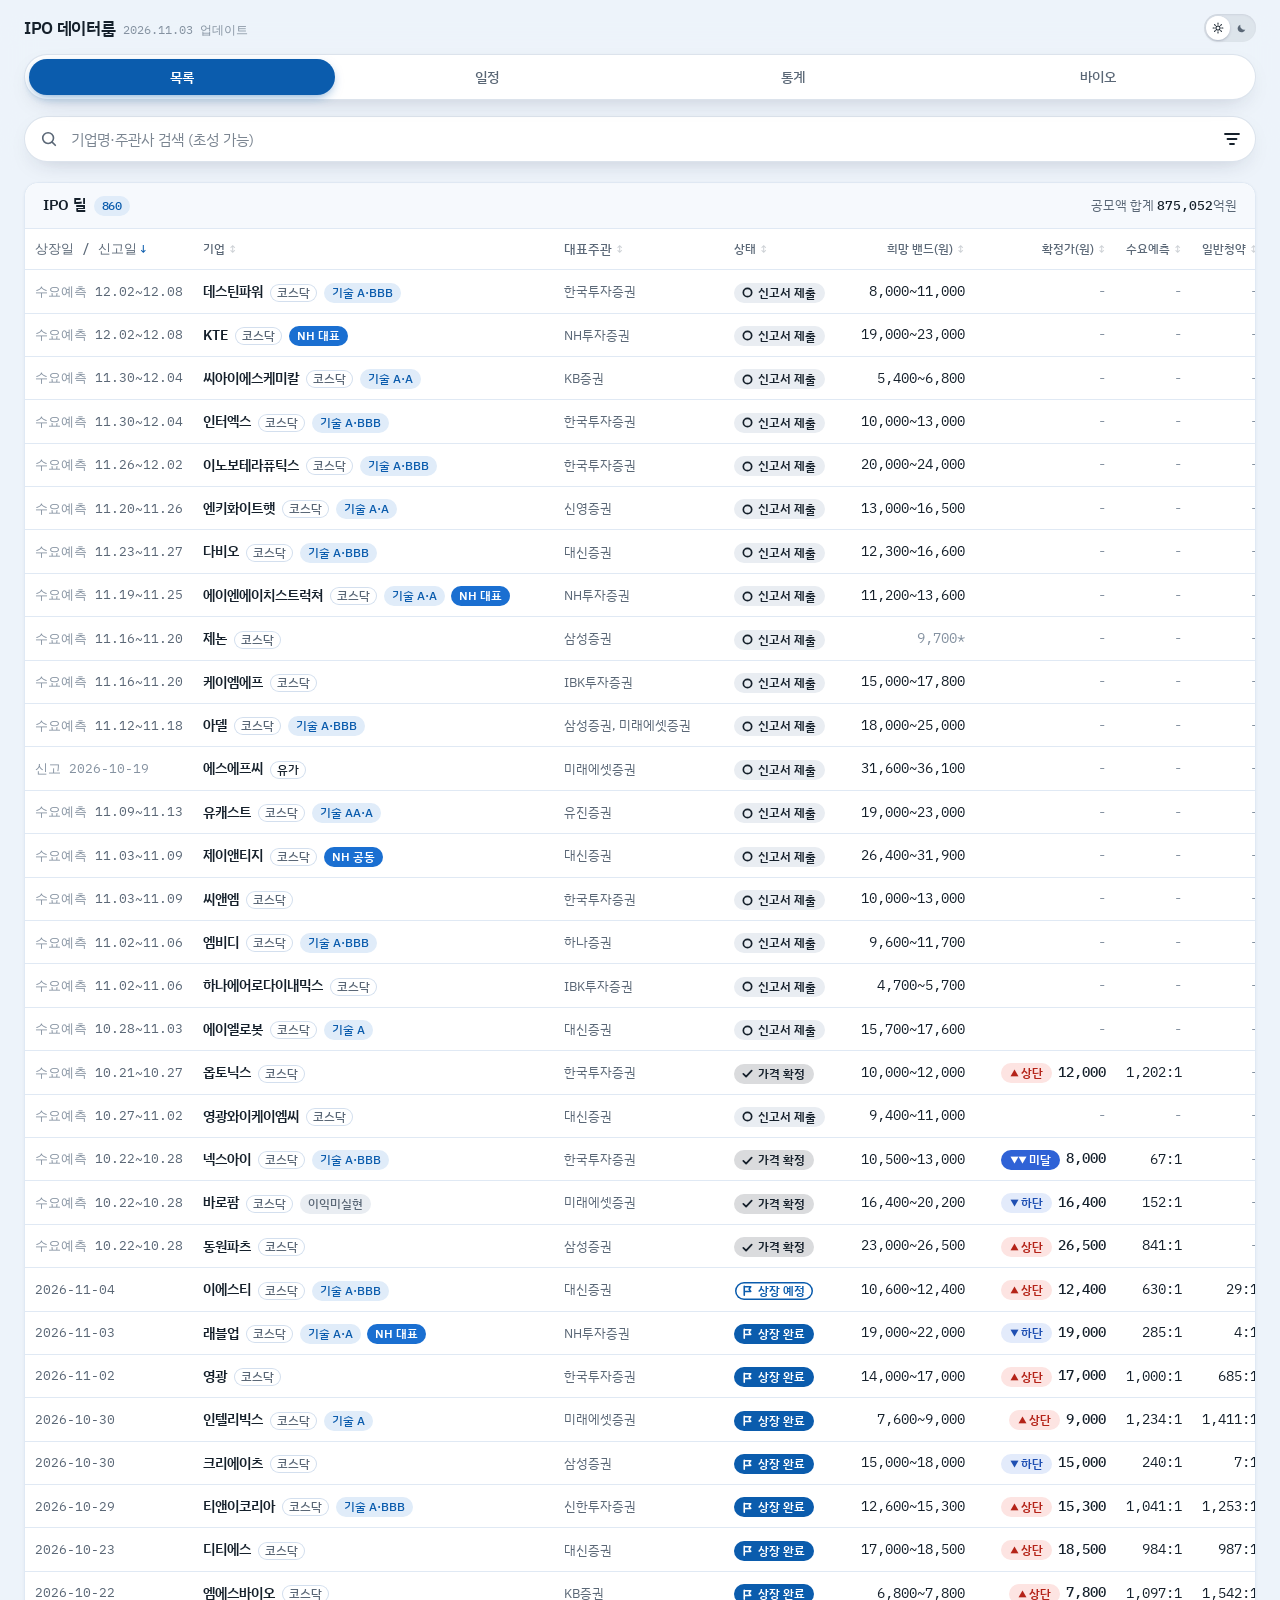
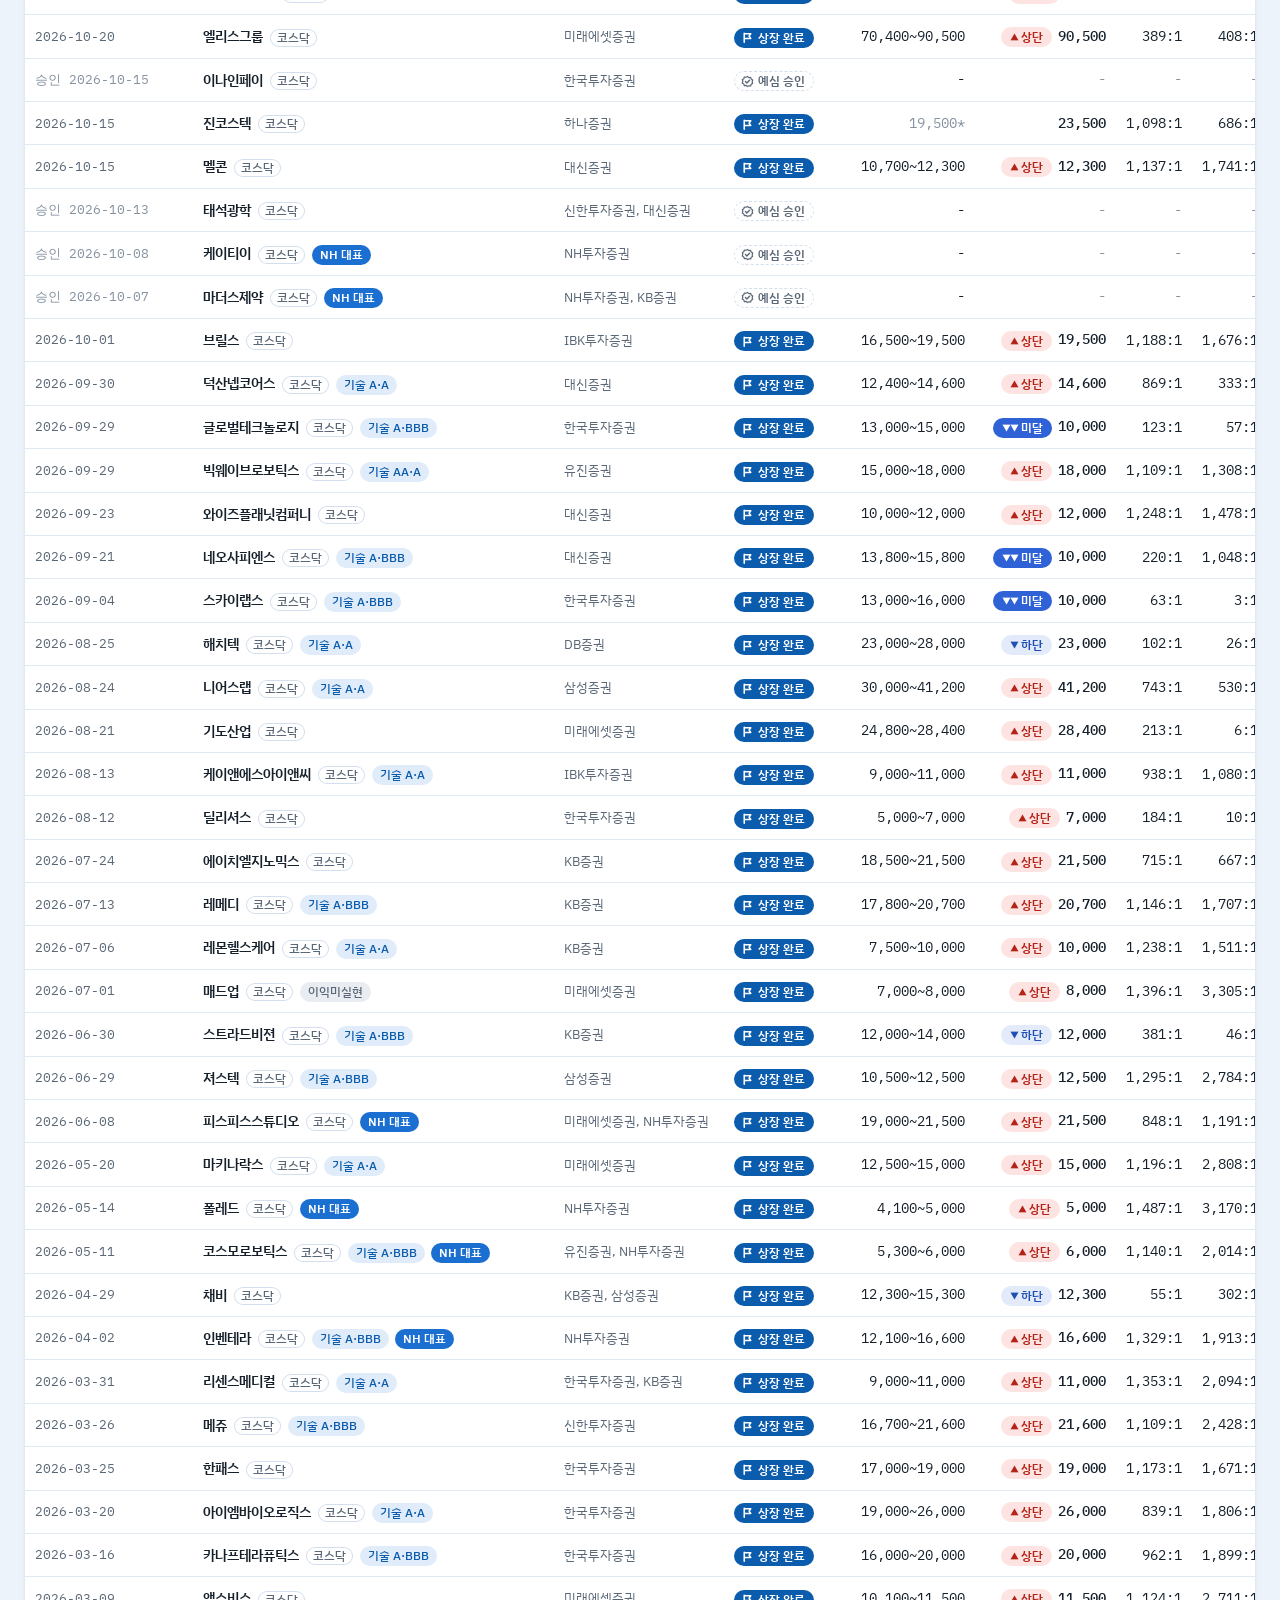
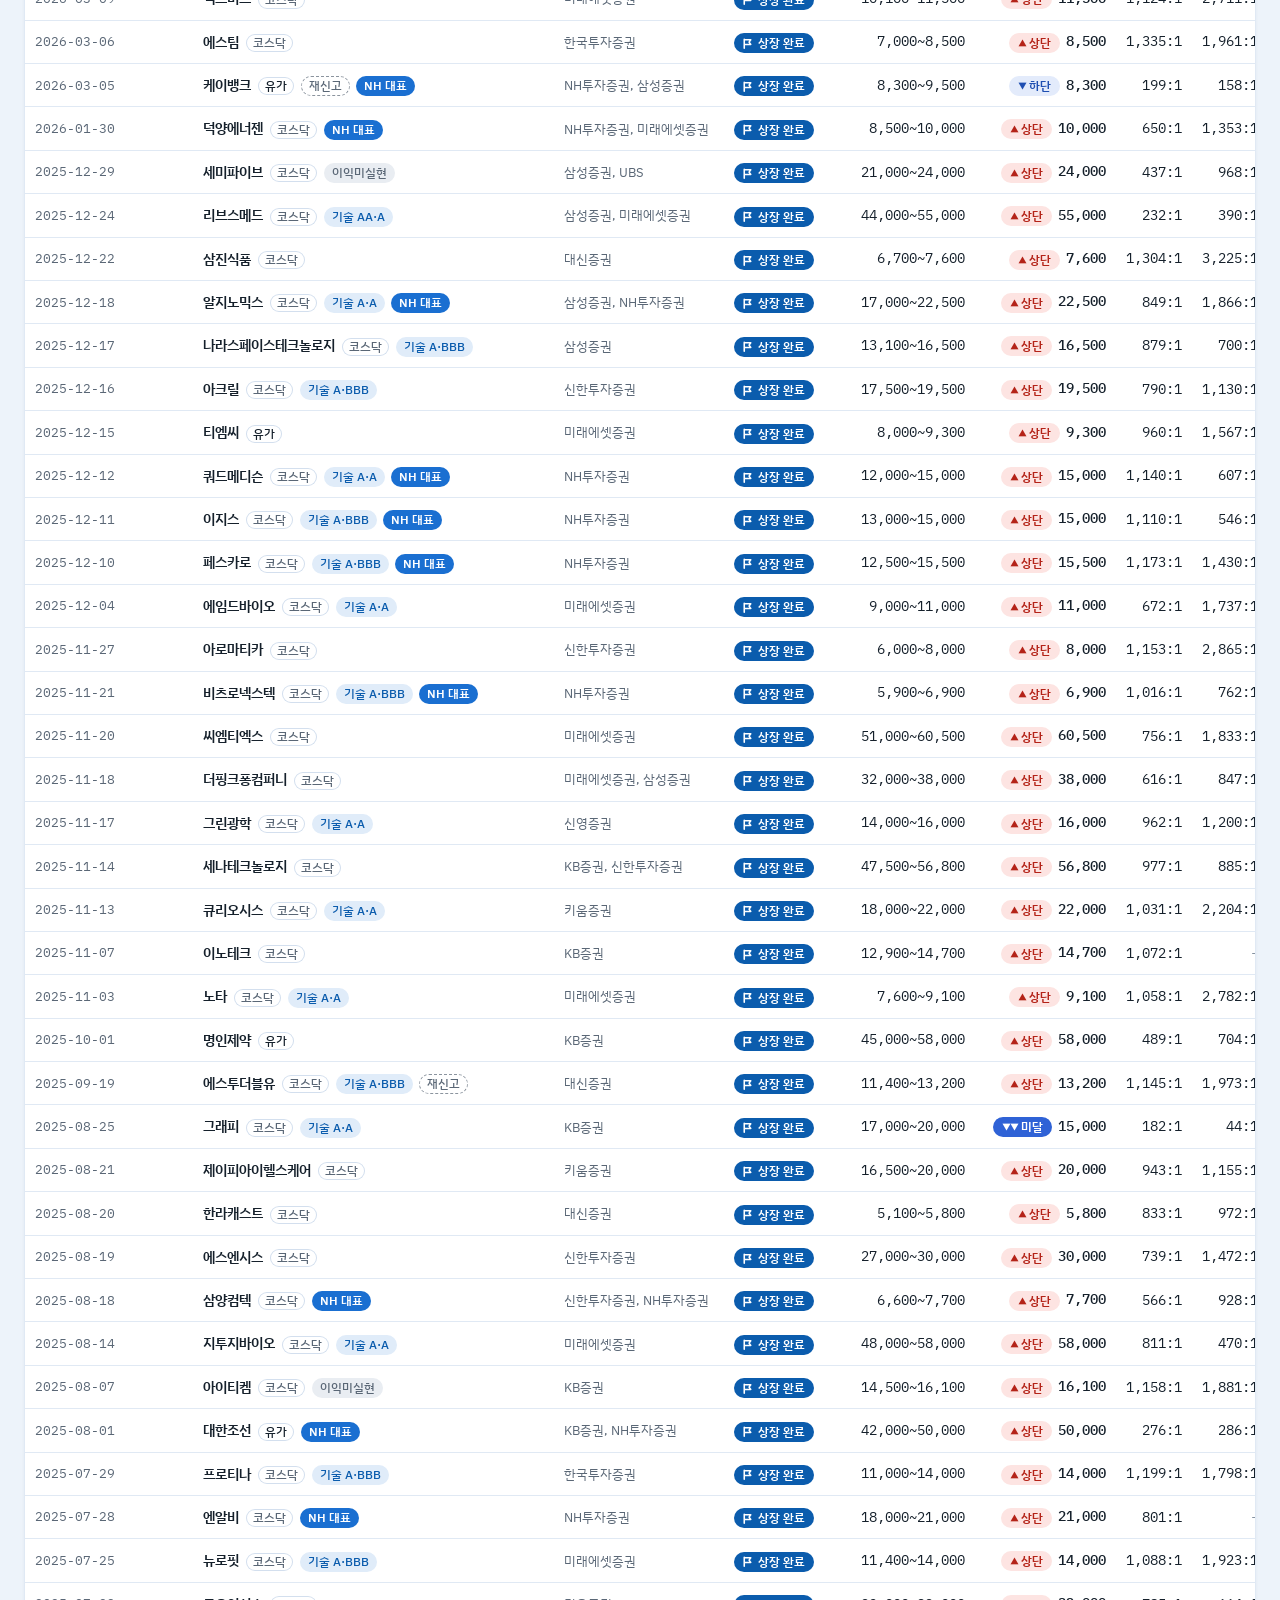
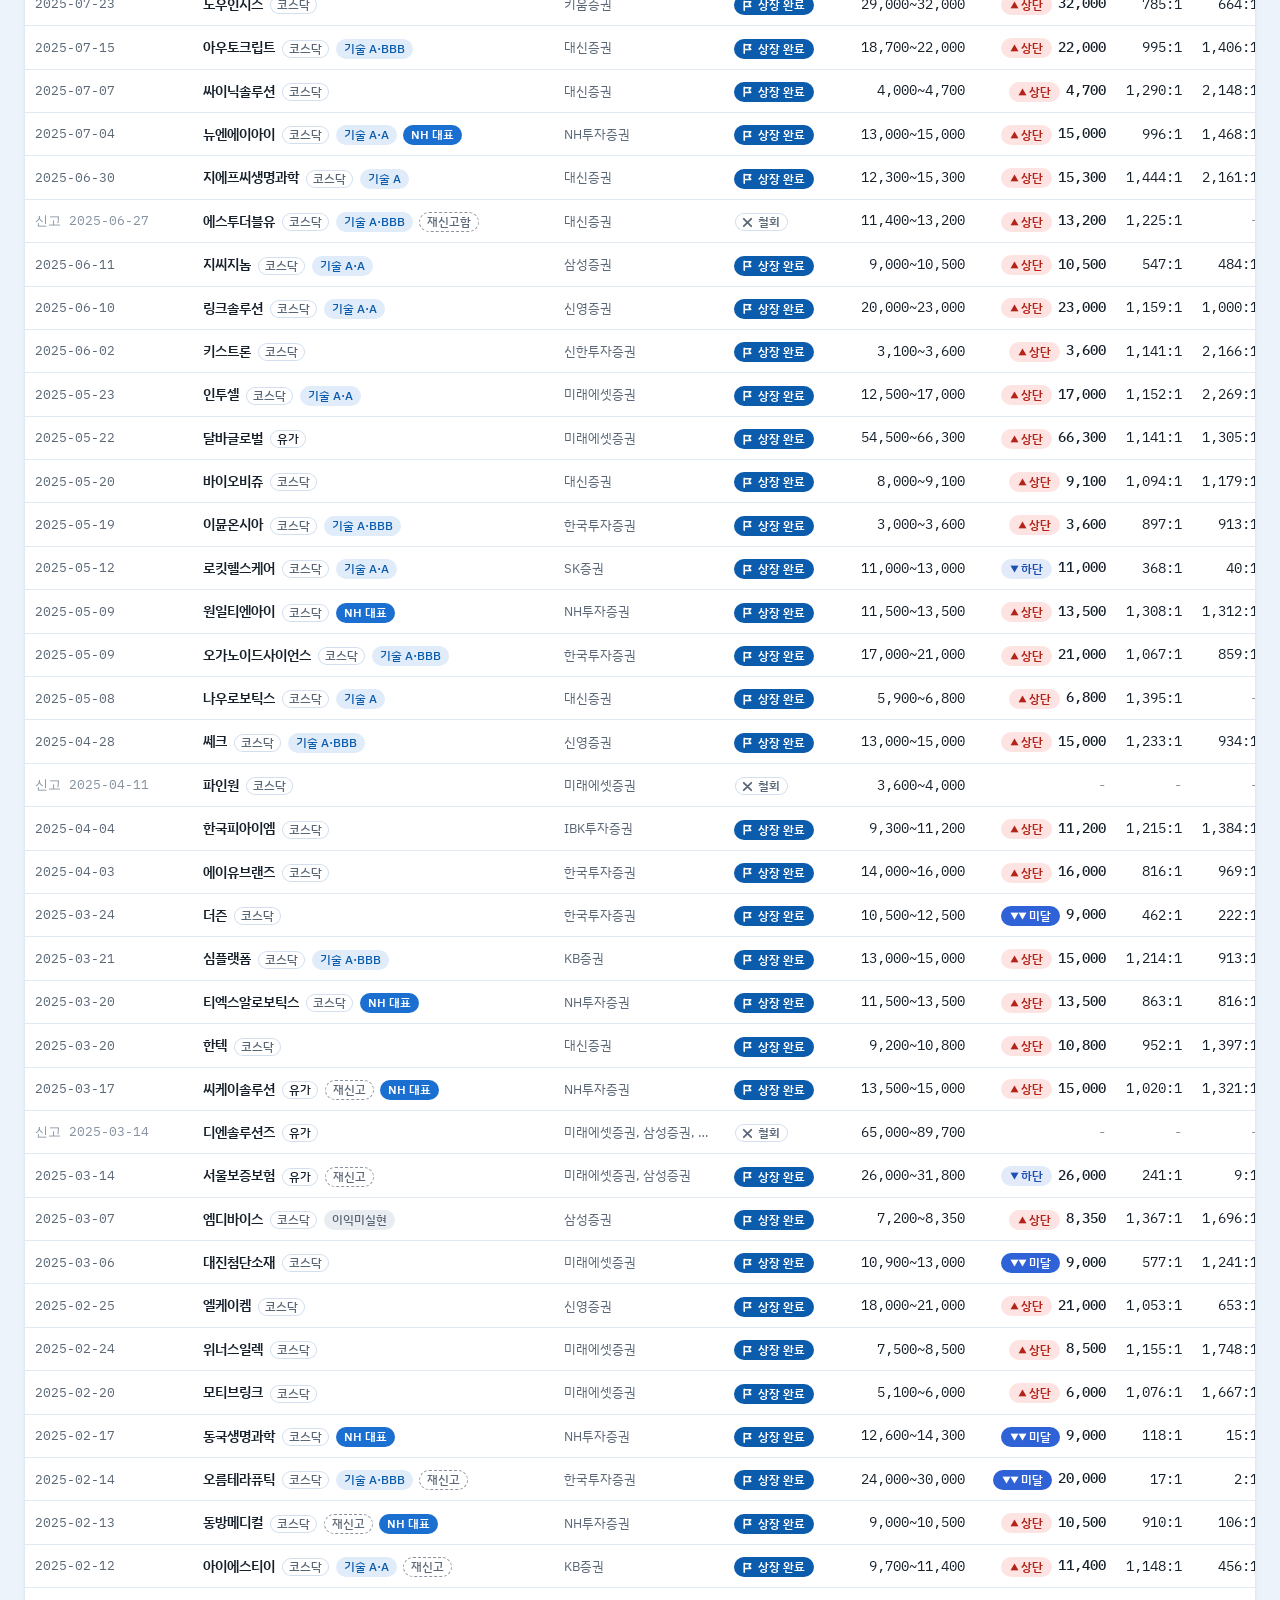
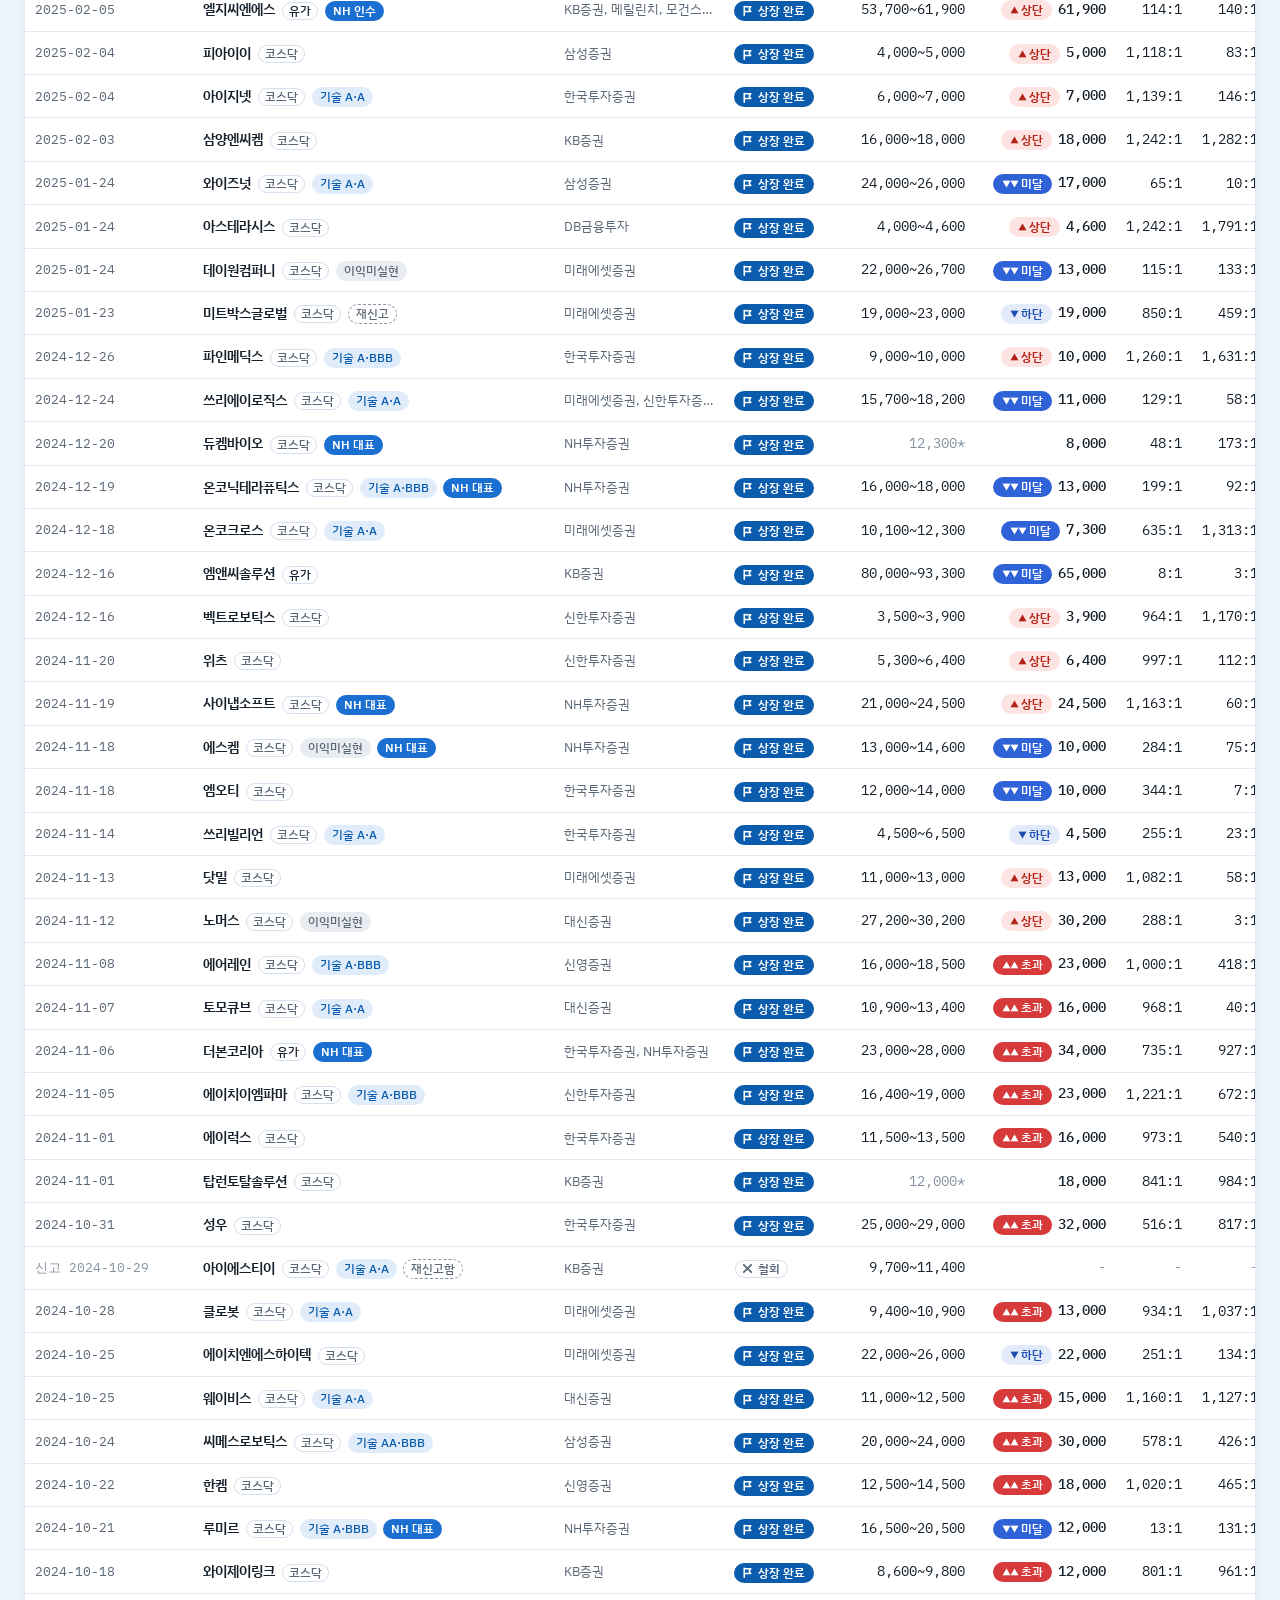
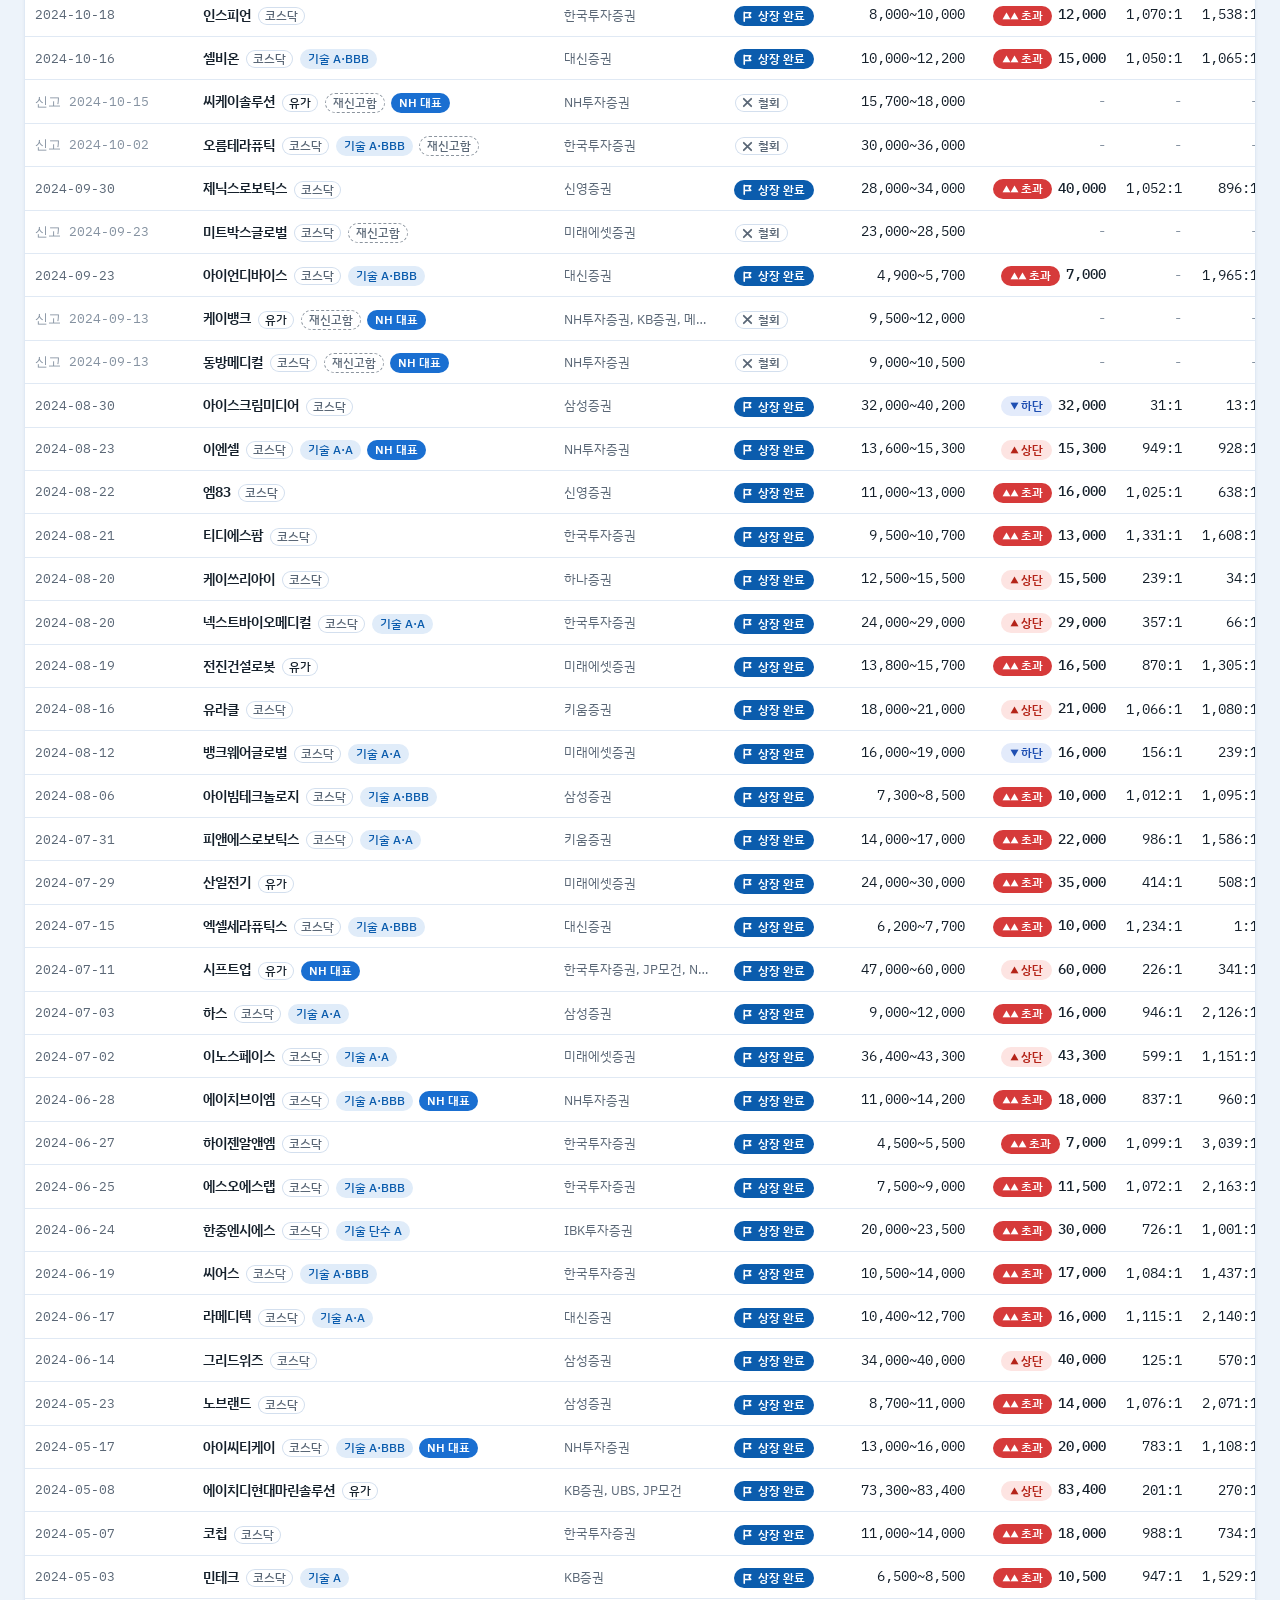
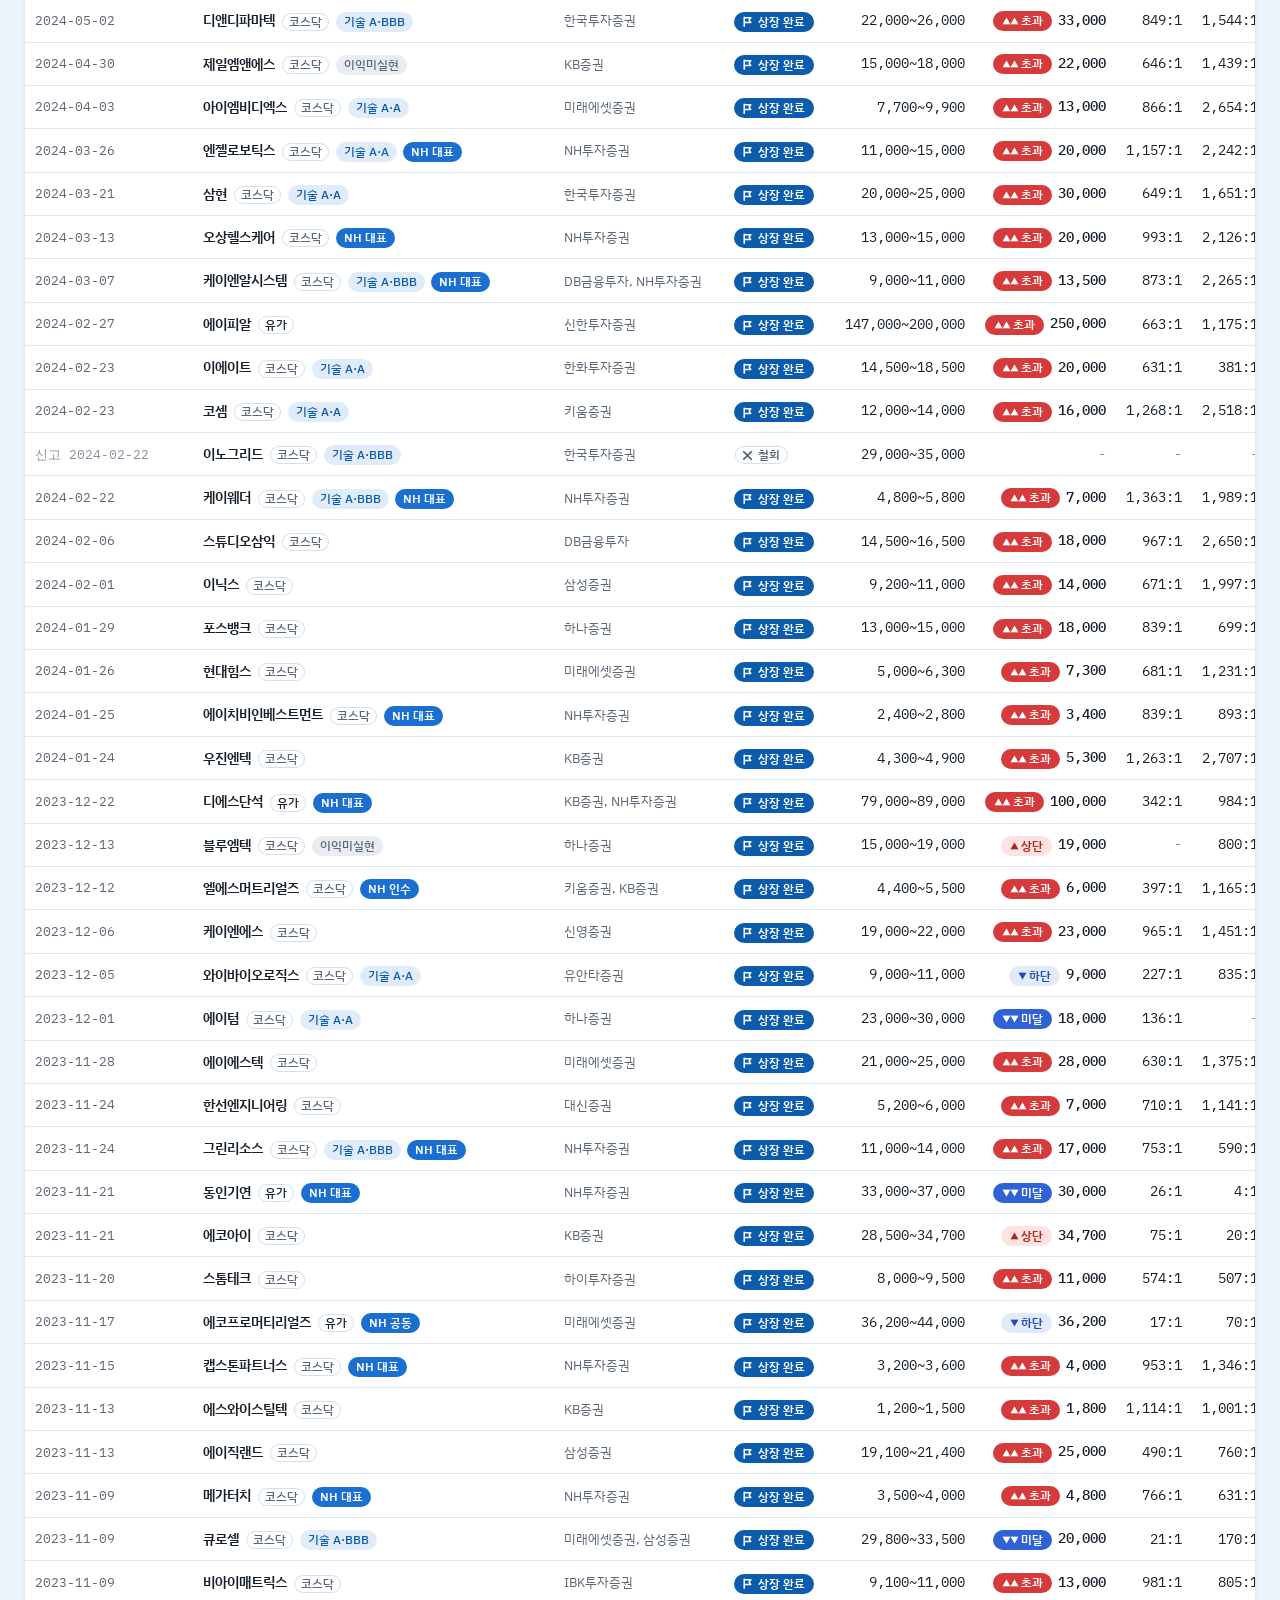
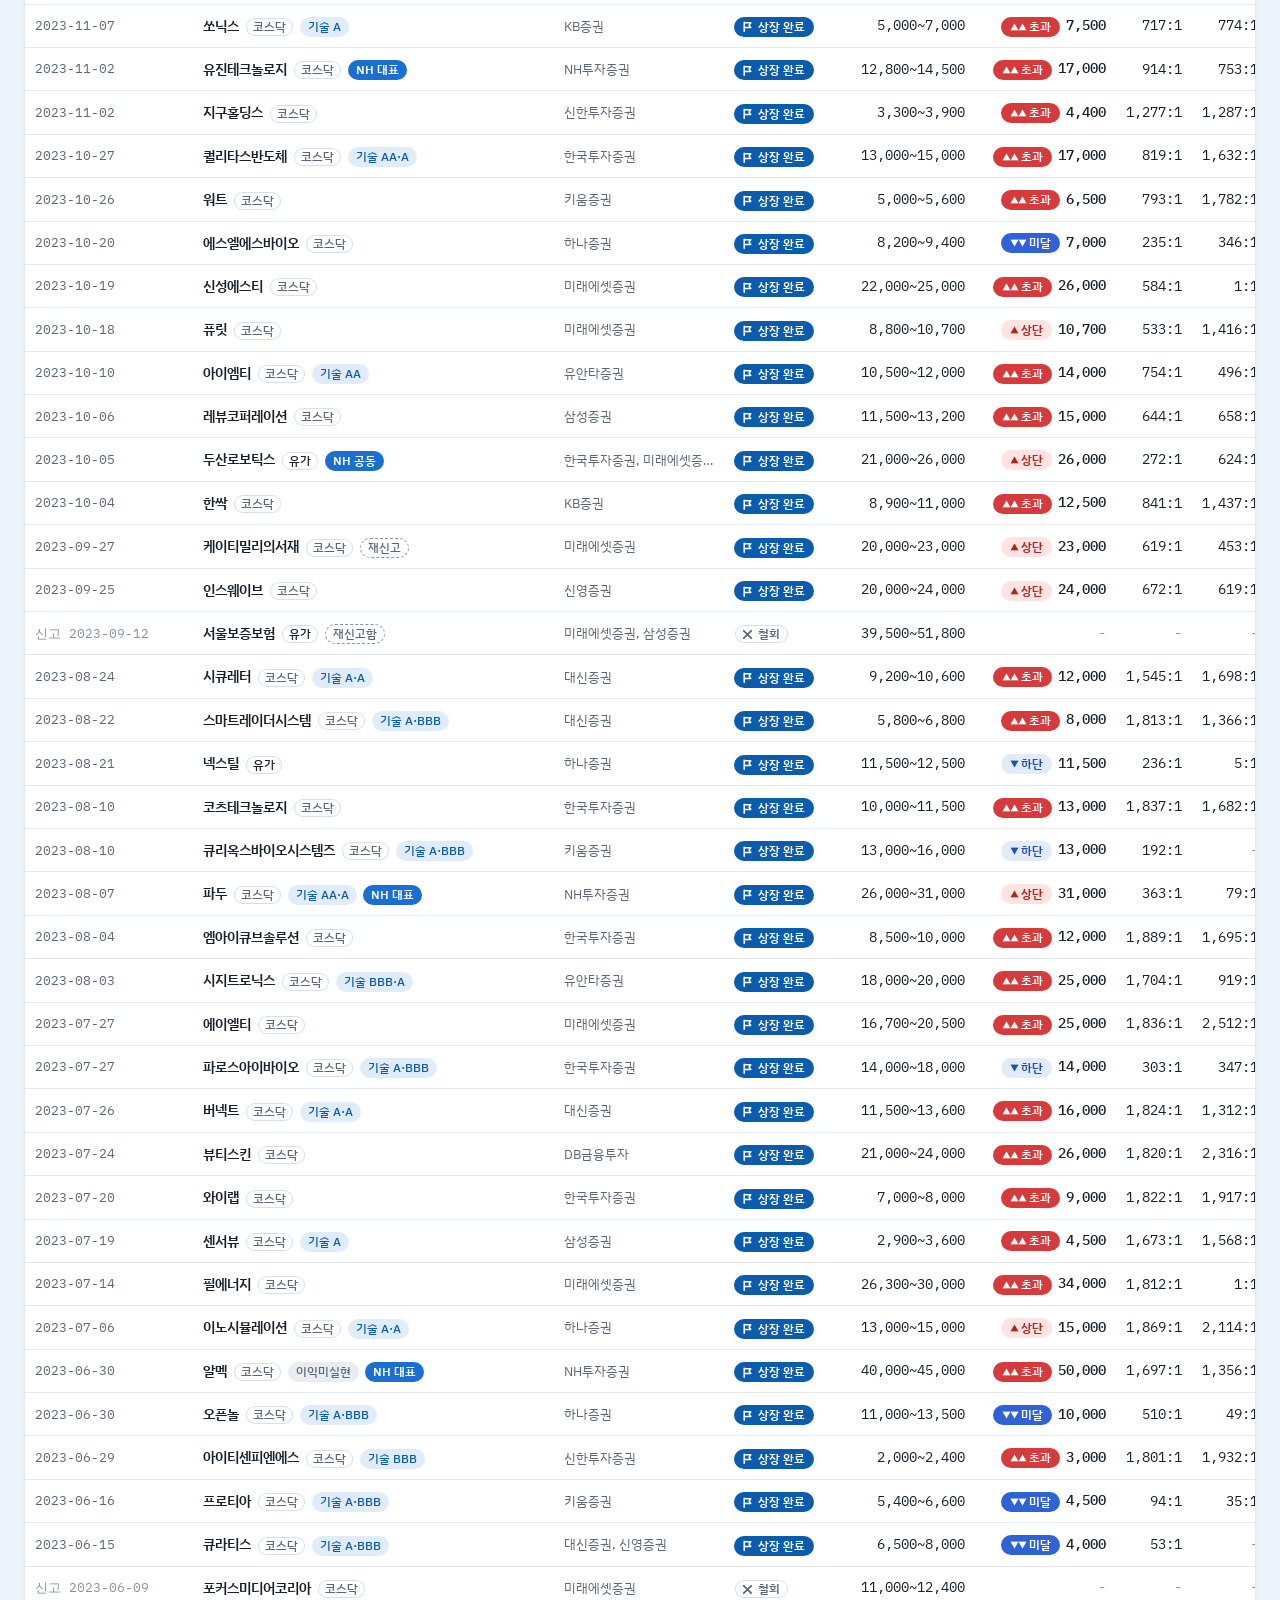
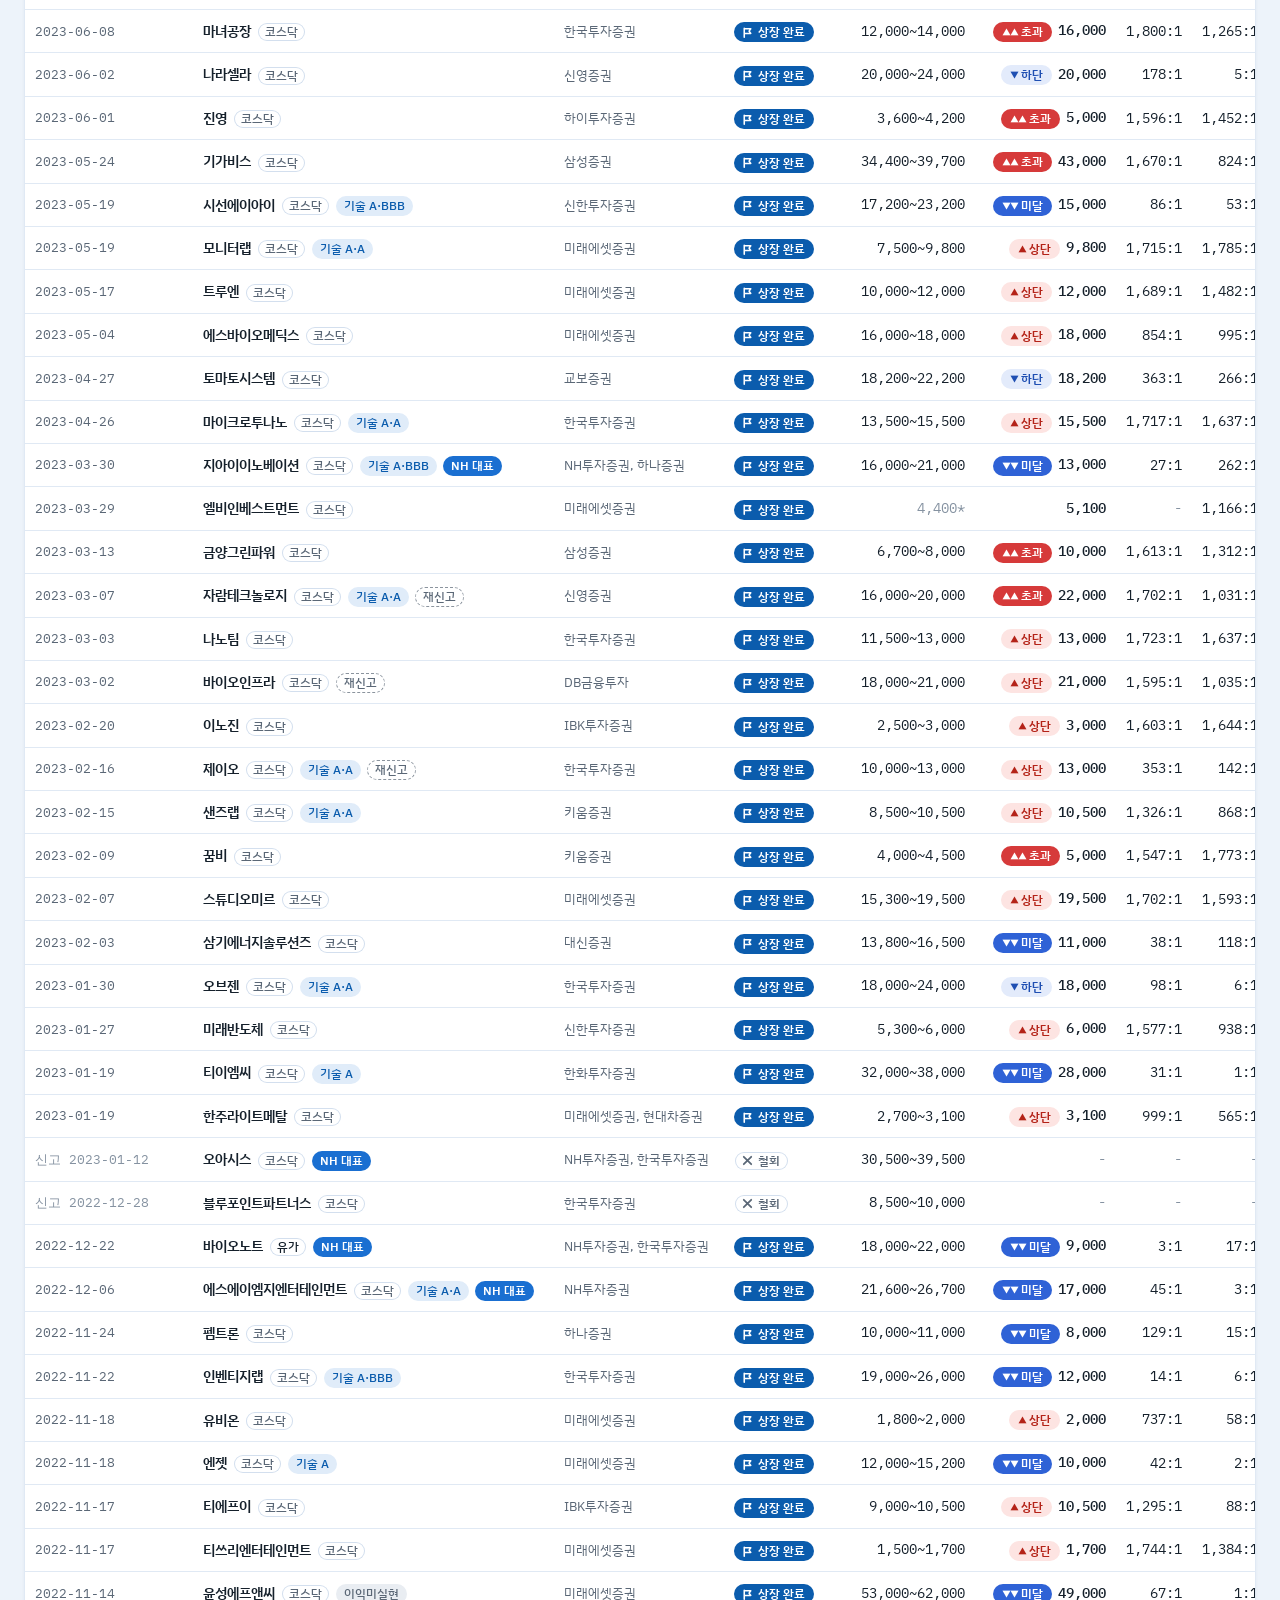
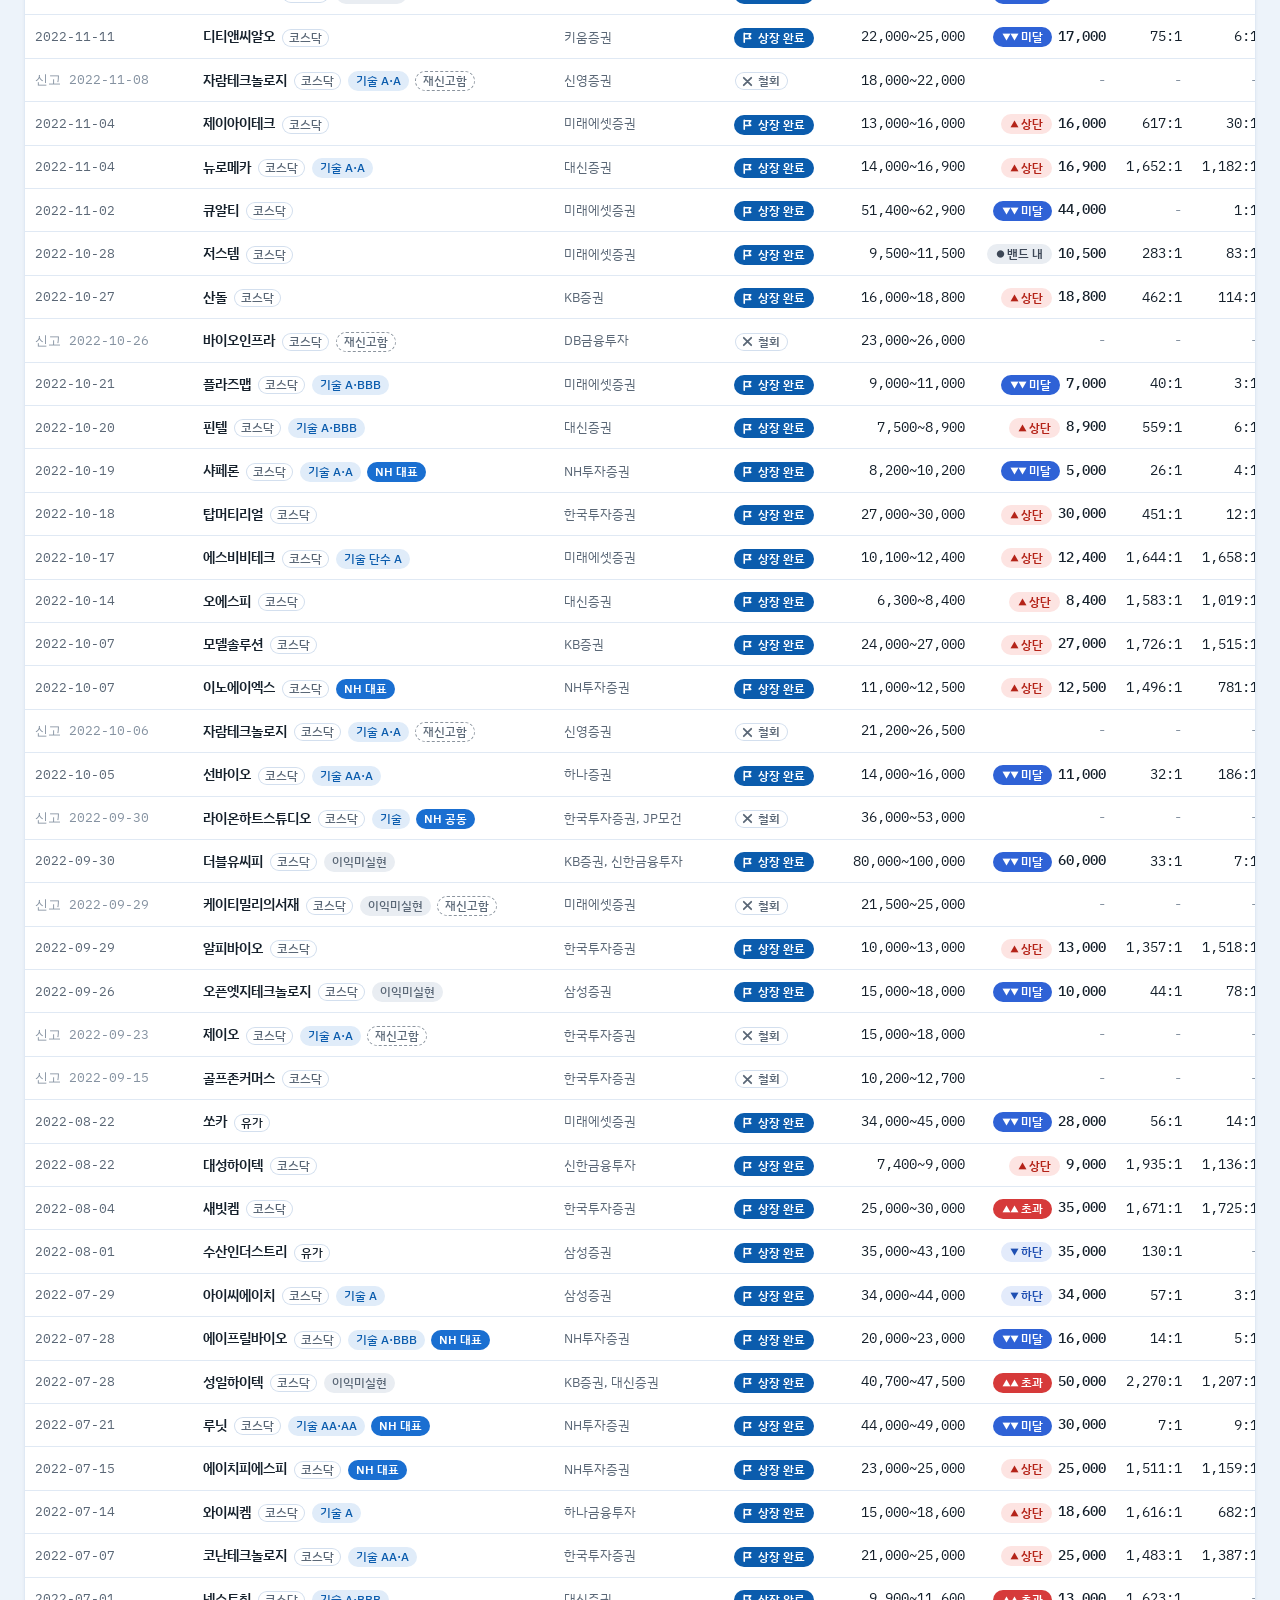
==== commit fb218cd2: "색상 C3: NH 블루 톤(배경·강조·표 머리 파랑 계열, 탭바·검색창 불투명), 다크 모드 동일 방향 Co-Authored-By: Claude Opus 5.5 <noreply@a" ====
--- a/docs/index.html
+++ b/docs/index.html
@@ -5,7 +5,7 @@
 <meta name="viewport" content="width=device-width, initial-scale=1, viewport-fit=cover">
 <title>IPO 데이터룸</title>
 <meta name="description" content="DART 증권신고서 기반 국내 IPO 공모 현황">
-<meta name="theme-color" content="#F3F5F8">
+<meta name="theme-color" content="#EDF3FA">
 <link rel="manifest" href="manifest.webmanifest">
 <link rel="icon" href="icons/icon.svg" type="image/svg+xml">
 <link rel="icon" href="icons/icon-192-v2.png" sizes="192x192">
--- a/docs/style.css
+++ b/docs/style.css
@@ -1009,3 +1009,178 @@
 }
 .ce { color: var(--ink); background: none; }
 .cd.out .ce { color: var(--muted); }
+
+/* 공모 달력 S5: 시작일 개수 배지 */
+.cd { min-height: 78px; }
+.cd .cb { display: flex; flex-direction: column; gap: 2px; align-items: flex-start; width: 100%; }
+.cd .cb s { text-decoration: none; font-size: 11px; font-weight: 600; padding: 1px 6px; border-radius: 5px; line-height: 1.45; white-space: nowrap; }
+.cd .cb s .sh { display: none; }
+.cd.has { background: var(--surface); }
+@media (max-width: 760px) {
+  .cd { min-height: 58px; padding: 4px 1px 4px; gap: 2px; }
+  .cd .cb { align-items: center; gap: 1px; }
+  .cd .cb s { font-size: 9.5px; padding: 0 3px; line-height: 13px; border-radius: 4px; }
+  .cd .cb s .lg { display: none; }
+  .cd .cb s .sh { display: inline; }
+}
+.ek.k-0 { background: var(--info-soft); color: var(--info); }
+.ek.k-1 { background: var(--eosin-soft); color: var(--eosin); }
+.ek.k-2 { background: var(--neutral-soft); color: var(--neutral); }
+.ek.k-3 { background: var(--good-soft); color: var(--good); }
+/* 그날 일정(종류별) */
+.cdl .dg + .dg { margin-top: 6px; }
+.cdl .dg h4 { display: flex; align-items: center; gap: 6px; margin: 8px 0 2px; font-size: 12.5px; }
+.cdl .dg h4 .ek { font-size: 11.5px; font-weight: 600; padding: 1px 8px; border-radius: 6px; font-style: normal; }
+.cdl .it { display: flex; flex-wrap: wrap; align-items: center; gap: 3px 6px; padding: 8px 2px; border-top: 1px solid var(--line2); text-decoration: none; color: inherit; }
+.cdl .it .nm { font-weight: 600; overflow-wrap: anywhere; }
+.cdl .it .r { margin-left: auto; font-size: 12px; color: var(--muted); white-space: nowrap; }
+.cdl .it .u { width: 100%; font-size: 12px; color: var(--muted); }
+.cdl .it.focus .nm, .drow.focus .nm { color: #1a6fd1; }
+.cdl .it:hover { background: var(--surface2); }
+/* 딜별 일정표 S1 */
+.dtable .dsec { margin: 4px 0 0; font-size: 12px; font-weight: 700; color: var(--muted); letter-spacing: .02em; }
+.drow { display: grid; gap: 7px; padding: 10px 2px 11px; border-top: 1px solid var(--line2); text-decoration: none; color: inherit; }
+.dtable .dsec + .drow { border-top: 0; }
+.drow:hover { background: var(--surface2); }
+.drow .t1 { display: flex; flex-wrap: wrap; align-items: center; gap: 4px 6px; min-width: 0; }
+.drow .t1 .nm { font-weight: 600; font-size: 14.5px; overflow-wrap: anywhere; }
+.drow .t1 .u { margin-left: auto; font-size: 12px; color: var(--muted); }
+.drow .dts { display: grid; grid-template-columns: repeat(3, minmax(0, 1fr)); gap: 6px; }
+.drow .dt { background: var(--surface2); border-radius: 9px; padding: 5px 8px; min-width: 0; }
+.drow .dt i { display: block; font-style: normal; font-size: 10.5px; color: var(--muted); }
+.drow .dt b { font-size: 12.5px; font-weight: 500; white-space: nowrap; }
+.drow .dt.on { background: var(--accent); color: var(--accent-ink); }
+.drow .dt.on i { color: color-mix(in srgb, var(--accent-ink) 75%, transparent); }
+.drow .dt.done { opacity: .5; }
+.drow .px { font-size: 12px; color: var(--muted); }
+@media (min-width: 1061px) {
+  .dtable .pbody { grid-template-columns: repeat(2, minmax(0, 1fr)); column-gap: 24px; }
+  .dtable .dsec { grid-column: 1 / -1; }
+  .dtable .drow { border-top: 1px solid var(--line2); }
+}
+@media (max-width: 760px) { .drow .dt { padding: 5px 6px; } .drow .dt b { font-size: 12px; } }
+.cgrid > .cd { align-self: stretch; height: auto; justify-content: flex-start; }
+.cd .dn { flex: none; }
+/* 그날 일정 D2: 종류별 옅은 색 상자, 항목은 흰 칸 */
+.cdl .dg { --c: var(--neutral); --cs: var(--neutral-soft); background: var(--cs); border-radius: 12px; padding: 8px 8px 2px; }
+.cdl .dg.g-0 { --c: var(--info); --cs: var(--info-soft); }
+.cdl .dg.g-1 { --c: var(--eosin); --cs: var(--eosin-soft); }
+.cdl .dg.g-3 { --c: var(--good); --cs: var(--good-soft); }
+.cdl .dg + .dg { margin-top: 10px; }
+.cdl .dg h4 { margin: 2px 4px 6px; font-size: 12.5px; font-weight: 700; color: var(--c); }
+.cdl .dg .it { background: var(--surface); border: 0; border-top: 0; border-radius: 9px; padding: 8px 10px; margin-bottom: 6px; }
+.cdl .dg .it:hover { background: color-mix(in srgb, var(--surface) 85%, var(--cs)); }
+/* 테마 스위치 T4: 한 칸 24px */
+header.top .tgl { padding: 2px; }
+header.top .tgl::before { top: 2px; bottom: 2px; left: 2px; width: calc(50% - 2px); }
+header.top .tgl button, header.top .tgl button:not([aria-pressed="true"]), header.top .tgl button[aria-pressed="true"] { width: 24px; height: 24px; }
+header.top .tgl button svg { width: 12px; height: 12px; }
+@media (max-width: 760px) {
+  header.top .tgl button, header.top .tgl button:not([aria-pressed="true"]), header.top .tgl button[aria-pressed="true"] { width: 24px; height: 24px; }
+}
+/* 공모 달력 M1: 테두리 없는 숫자 + 종류별 색 점, 선택일은 남색 원 */
+.cgrid { gap: 2px 0; }
+.cgrid > .cd.m1 { min-height: 0; height: auto; padding: 4px 0 6px; border: 0; border-radius: 0; background: transparent; box-shadow: none; align-items: center; justify-content: flex-start; gap: 4px; opacity: 1; }
+.cd.m1.out { opacity: .32; }
+.cd.m1 .dn { width: 30px; height: 30px; font-size: 13.5px; border-radius: 999px; background: none; color: var(--ink); font-weight: 400; transition: background-color .15s, color .15s; }
+.cd.m1.sun .dn { color: var(--bad); }
+.cd.m1.sat .dn { color: var(--info); }
+.cd.m1.today .dn { color: var(--accent) !important; font-weight: 700; box-shadow: inset 0 0 0 1.5px color-mix(in srgb, var(--accent) 45%, transparent); }
+.cd.m1.sel .dn { background: var(--accent); color: var(--accent-ink) !important; font-weight: 600; box-shadow: none; }
+.cd.m1:hover .dn { background: var(--surface2); }
+.cd.m1.sel:hover .dn { background: var(--accent); }
+.cd.m1 .mdots { display: flex; gap: 3px; height: 5px; }
+.cd.m1 .mdots i { width: 5px; height: 5px; border-radius: 999px; }
+.cd.m1 .mdots i.k-0, .cal-lg i.k-0 { background: var(--info); }
+.cd.m1 .mdots i.k-1, .cal-lg i.k-1 { background: var(--eosin); }
+.cd.m1 .mdots i.k-2, .cal-lg i.k-2 { background: var(--neutral); }
+.cd.m1 .mdots i.k-3, .cal-lg i.k-3 { background: var(--good); }
+.calm .cal-lg { margin-bottom: 2px; }
+@media (min-width: 761px) { .cd.m1 .dn { width: 34px; height: 34px; font-size: 14px; } .cd.m1 .mdots { gap: 4px; height: 6px; } .cd.m1 .mdots i { width: 6px; height: 6px; } }
+/* 달력 점 V4: 납입 제외, 수요예측 파랑·청약 빨강·상장 초록, 8px */
+:root { --cal-k0: #2563EB; --cal-k1: #E11D48; --cal-k3: #16A34A; }
+@media (prefers-color-scheme: dark) { :root:not([data-theme="light"]) { --cal-k0: #60A5FA; --cal-k1: #FB7185; --cal-k3: #4ADE80; } }
+:root[data-theme="dark"] { --cal-k0: #60A5FA; --cal-k1: #FB7185; --cal-k3: #4ADE80; }
+.cd.m1 .mdots, .cd.m1 .mdots { gap: 4px; height: 8px; align-items: center; }
+.cd.m1 .mdots i, .cd.m1 .mdots i { width: 8px; height: 8px; }
+.cd.m1 .mdots i.k-0, .cal-lg i.k-0 { background: var(--cal-k0); }
+.cd.m1 .mdots i.k-1, .cal-lg i.k-1 { background: var(--cal-k1); }
+.cd.m1 .mdots i.k-3, .cal-lg i.k-3 { background: var(--cal-k3); }
+@media (min-width: 761px) { .cd.m1 .mdots { gap: 4px; height: 8px; } .cd.m1 .mdots i { width: 8px; height: 8px; } }
+.lq { font-style: normal; font-size: 10px; font-weight: 600; padding: 0 4px; border-radius: 4px; margin-left: 3px; background: var(--warn-soft); color: var(--warn); vertical-align: 1px; }
+.drow .dt.on .lq { background: color-mix(in srgb, var(--accent-ink) 20%, transparent); color: var(--accent-ink); }
+/* 어느 화면에서나 검색(G1) */
+.gsr { position: relative; z-index: 35; }
+.gsr .sbox .search { padding-right: 44px; }
+.gdd { position: absolute; left: 0; right: 0; top: calc(100% + 6px); background: var(--surface); border: 1px solid var(--edge); border-radius: 16px; box-shadow: 0 18px 40px -12px rgba(20, 30, 60, .35); padding: 4px; max-height: 70vh; overflow: auto; }
+.gdh { font-size: 11.5px; color: var(--muted); padding: 8px 12px 4px; }
+.gri { display: flex; flex-wrap: wrap; align-items: center; gap: 3px 6px; padding: 9px 12px; border-top: 1px solid var(--line2); text-decoration: none; color: inherit; border-radius: 10px; }
+.gri:hover, .gri:focus-visible { background: var(--surface2); }
+.gri .nm { font-weight: 600; font-size: 14px; }
+.gri .gst { margin-left: auto; font-size: 11.5px; color: var(--muted); white-space: nowrap; }
+.gri .u { width: 100%; font-size: 12px; color: var(--muted); }
+.gall { display: block; width: 100%; text-align: left; border: 0; border-top: 1px solid var(--line2); background: none; padding: 10px 12px; font: 600 12.5px var(--f-body); color: var(--accent); cursor: pointer; border-radius: 0 0 12px 12px; }
+.stats-gs-gap { height: 0; }
+
+/* 비슷한 이름 검색 결과(H2): 다른 글자 점선 밑줄 + "비슷" 배지 */
+.nm u { text-decoration: none; border-bottom: 2px dotted #D97706; }
+.fzb { display: inline-block; margin-left: 5px; padding: 1px 6px; border-radius: 999px; font-size: 10.5px; font-weight: 600; line-height: 1.45; vertical-align: 2px; background: #FEF3C7; color: #92400E; }
+:root[data-theme="dark"] .fzb { background: rgba(251, 191, 36, .18); color: #FCD34D; }
+:root[data-theme="dark"] .nm u { border-bottom-color: #FBBF24; }
+@media (prefers-color-scheme: dark) { :root:not([data-theme="light"]) .fzb { background: rgba(251, 191, 36, .18); color: #FCD34D; } :root:not([data-theme="light"]) .nm u { border-bottom-color: #FBBF24; } }
+
+/* 상단 고정(P5): 제목줄은 올라가고 탭+검색창이 위에 붙음. 아래로 내리면 탭은 숨고 검색창만, 올리면 탭이 다시 내려옴 */
+:root { --gut: max(24px, env(safe-area-inset-left, 0px)); --stk-bg: color-mix(in srgb, var(--bg) 92%, transparent); --stk-ease: cubic-bezier(.2, .7, .2, 1); }
+@media (max-width: 760px) { :root { --gut: max(16px, env(safe-area-inset-left, 0px)); } }
+header.top { position: sticky; top: calc(env(safe-area-inset-top, 0px) - var(--navoff, 40px)); z-index: 30; margin-inline: calc(-1 * var(--gut)); margin-bottom: 4px; padding: 0 var(--gut) 6px;
+  background: var(--stk-bg); -webkit-backdrop-filter: blur(16px) saturate(1.6); backdrop-filter: blur(16px) saturate(1.6); transition: transform .28s var(--stk-ease); }
+#app .srow { position: sticky; top: calc(env(safe-area-inset-top, 0px) + var(--dock, 56px)); z-index: 29; margin-inline: calc(-1 * var(--gut)); padding: 6px var(--gut) 8px;
+  background: var(--stk-bg); -webkit-backdrop-filter: blur(16px) saturate(1.6); backdrop-filter: blur(16px) saturate(1.6); transition: transform .28s var(--stk-ease); }
+.sfilters { top: calc(env(safe-area-inset-top, 0px) + var(--dock, 56px) + var(--srh, 60px) + 8px); transition: transform .28s var(--stk-ease); }
+.nav-up header.top { transform: translateY(calc(-1 * var(--dock, 56px) - 8px)); }
+.nav-up #app .srow, .nav-up .sfilters { transform: translateY(calc(-1 * var(--dock, 56px))); }
+@media (prefers-reduced-motion: reduce) { header.top, #app .srow, .sfilters { transition: none; } }
+
+/* 승인 후 상장 대기(T4): 4열 고정 폭, 진행은 색 점 + 짧은 글자 */
+.mini.rv.wait { table-layout: fixed; }
+.mini.rv.wait col.w-n { width: 40%; } .mini.rv.wait col.w-u { width: 17%; } .mini.rv.wait col.w-d { width: 23%; } .mini.rv.wait col.w-s { width: 20%; }
+.mini.rv.wait td:first-child { min-width: 0; }
+.mini.rv.wait td, .mini.rv.wait th { word-break: keep-all; overflow-wrap: anywhere; }
+.mini.rv.wait td.num, .mini.rv.wait td:last-child { white-space: nowrap; }
+.sdot { display: inline-flex; align-items: center; gap: 6px; font-size: 12px; font-weight: 600; white-space: nowrap; color: var(--ink); }
+.sdot i { flex: none; width: 8px; height: 8px; border-radius: 99px; background: var(--faint); }
+.sdot.s-filed i { background: #2563EB; } .sdot.s-fixed i { background: #16A34A; } .sdot.s-done i { background: var(--accent); }
+.sdot.s-off { color: var(--muted); font-weight: 500; }
+:root[data-theme="dark"] .sdot.s-filed i { background: #60A5FA; } :root[data-theme="dark"] .sdot.s-fixed i { background: #4ADE80; }
+@media (prefers-color-scheme: dark) { :root:not([data-theme="light"]) .sdot.s-filed i { background: #60A5FA; } :root:not([data-theme="light"]) .sdot.s-fixed i { background: #4ADE80; } }
+@media (min-width: 761px) { .mini.rv.wait col.w-n { width: 34%; } .mini.rv.wait col.w-u { width: 24%; } .mini.rv.wait col.w-d { width: 22%; } }
+
+/* 목록 상자 머리행 고정(L3): 상자 안에서 스크롤해도 머리행이 붙어 있고, 내려가면 아래에 옅은 그림자 */
+.cal-page .panel .pbody .scroll thead th, .cal .pbody thead th, .feed .pbody thead th, .bio-box thead th, .bio-boxw > .scroll thead th {
+  position: sticky; top: 0; z-index: 2; background: var(--surface); box-shadow: inset 0 -1px 0 var(--line2); transition: box-shadow .2s; }
+.is-scrolled thead th { box-shadow: 0 6px 10px -8px rgba(20, 30, 60, .45), inset 0 -1px 0 var(--line2); }
+:root[data-theme="dark"] .is-scrolled thead th { box-shadow: 0 6px 12px -8px rgba(0, 0, 0, .9), inset 0 -1px 0 var(--line2); }
+@media (prefers-color-scheme: dark) { :root:not([data-theme="light"]) .is-scrolled thead th { box-shadow: 0 6px 12px -8px rgba(0, 0, 0, .9), inset 0 -1px 0 var(--line2); } }
+
+/* 색상 C3: NH 블루 톤(모양은 그대로, 배경·강조·표 머리 색만 파랑 계열) */
+:root {
+  --bg: #EDF3FA; --surface2: #E7EFF9; --line: #D3DFEE; --line2: #E0E9F4;
+  --accent: #0B5CAD; --accent-soft: #E0ECF9; --track: rgba(11, 92, 173, .07); --edge: rgba(11, 60, 120, .14);
+  --sh1: 0 1px 3px rgba(11, 60, 120, .06); --g1: rgba(11, 92, 173, .16);
+  --head: #F6F9FD; --head-ink: #3B5573; --solid: #FFFFFF;
+}
+@media (prefers-color-scheme: dark) {
+  :root:not([data-theme="light"]) {
+    --bg: #0E1620; --surface: #142030; --surface2: #1A2839; --line: #273A50; --line2: #20303F;
+    --accent: #6CB0F5; --accent-ink: #0B1520; --accent-soft: #16304D; --track: rgba(108, 176, 245, .08); --edge: rgba(0, 0, 0, .5);
+    --g1: rgba(60, 130, 210, .18); --head: #172536; --head-ink: #9FB9D6; --solid: #142030; --thumb: #24364C;
+  }
+}
+:root[data-theme="dark"] {
+  --bg: #0E1620; --surface: #142030; --surface2: #1A2839; --line: #273A50; --line2: #20303F;
+  --accent: #6CB0F5; --accent-ink: #0B1520; --accent-soft: #16304D; --track: rgba(108, 176, 245, .08); --edge: rgba(0, 0, 0, .5);
+  --g1: rgba(60, 130, 210, .18); --head: #172536; --head-ink: #9FB9D6; --solid: #142030; --thumb: #24364C;
+}
+.panel > header, .ledger-top { background: var(--head); border-radius: 14px 14px 0 0; }
+.mini thead th, .cal-page .panel .pbody .scroll thead th, .bio-box thead th, .bio-boxw > .scroll thead th { background: var(--head); color: var(--head-ink); }
+header.top nav.tabs, .search { background-image: none; background-color: var(--solid); }
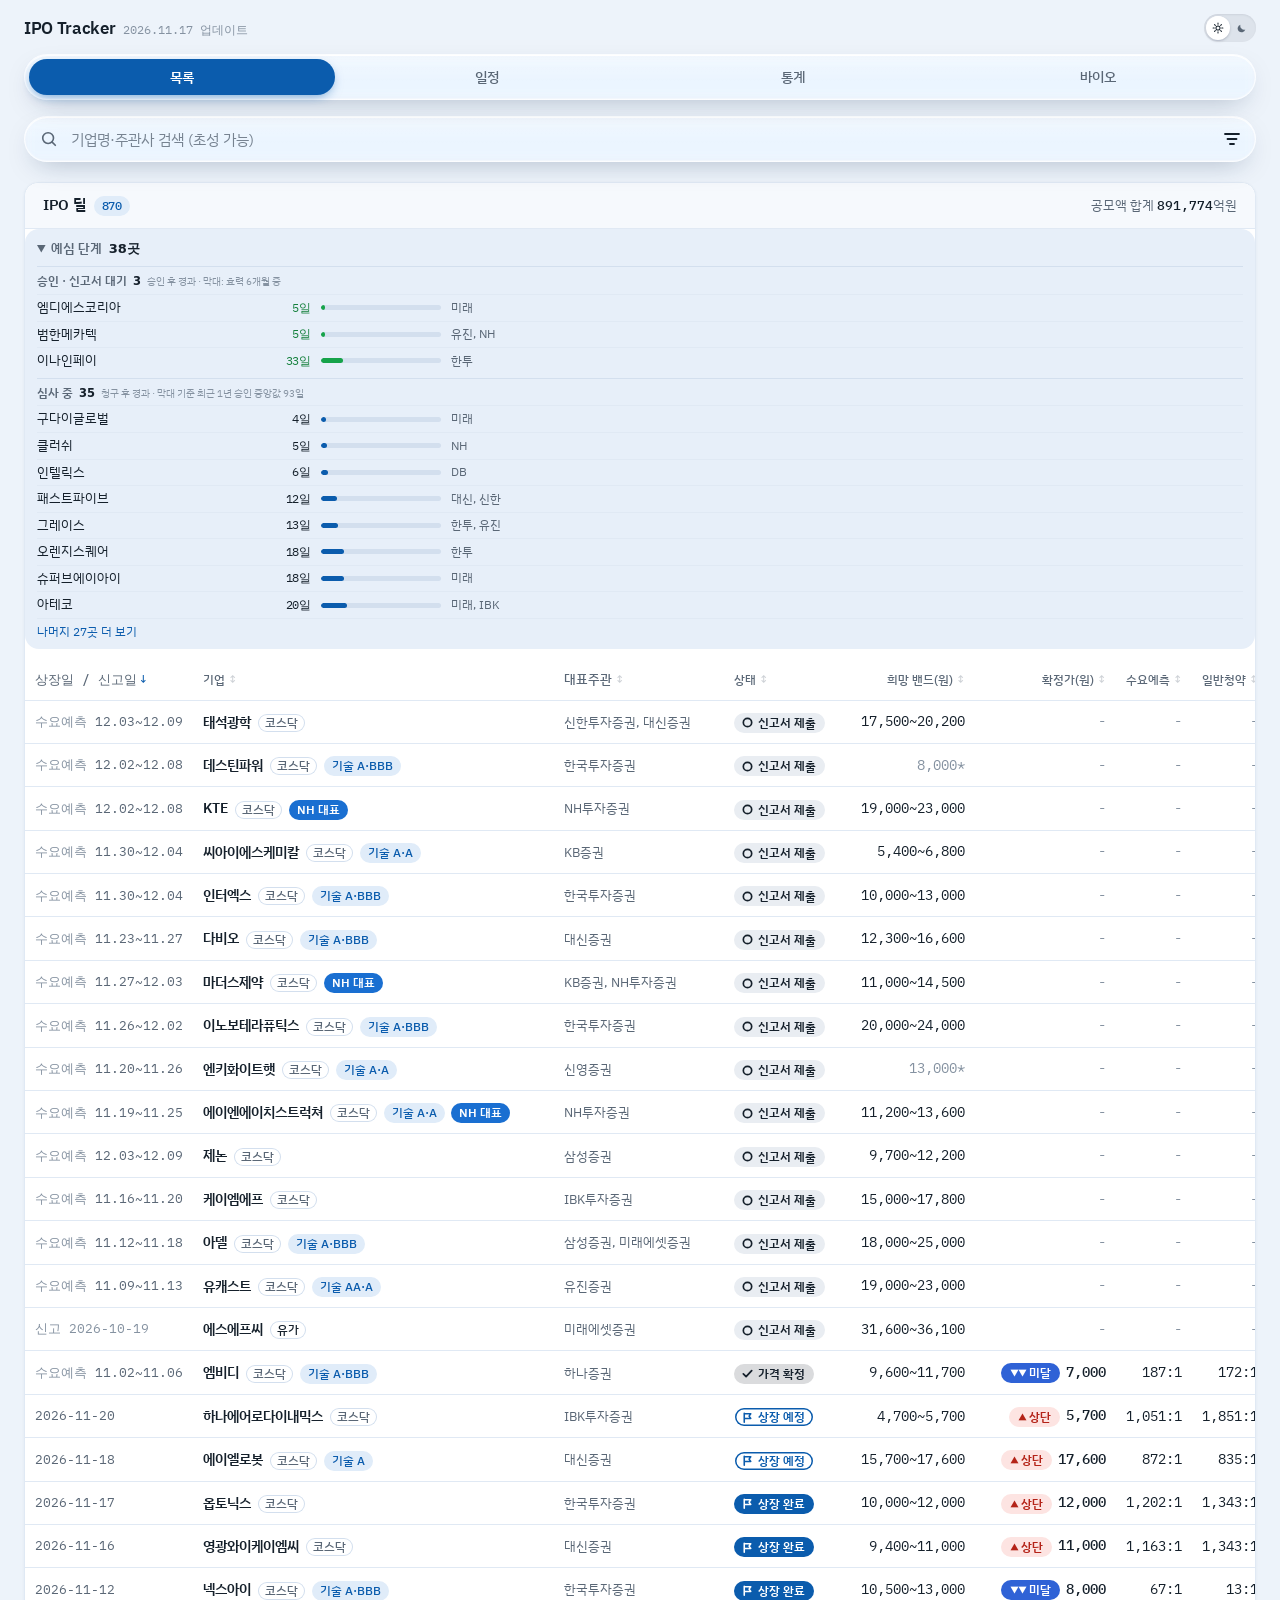
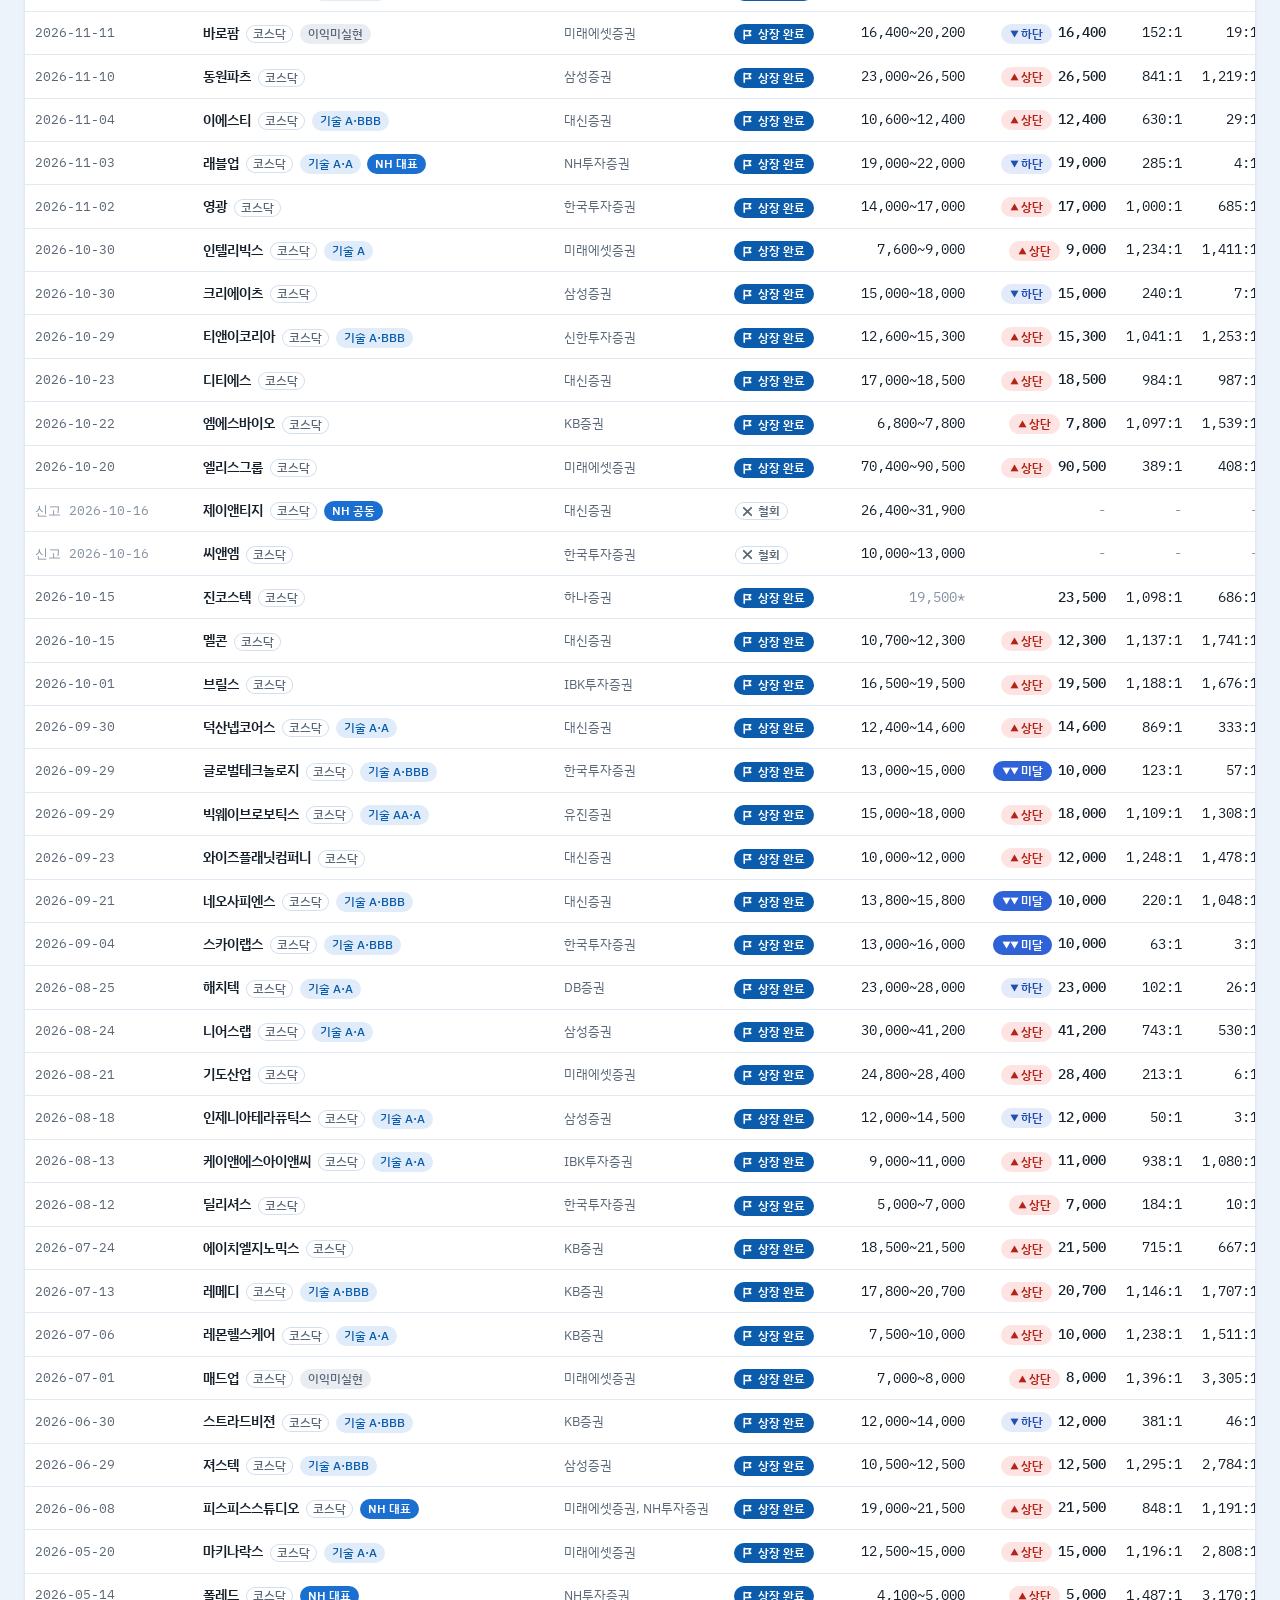
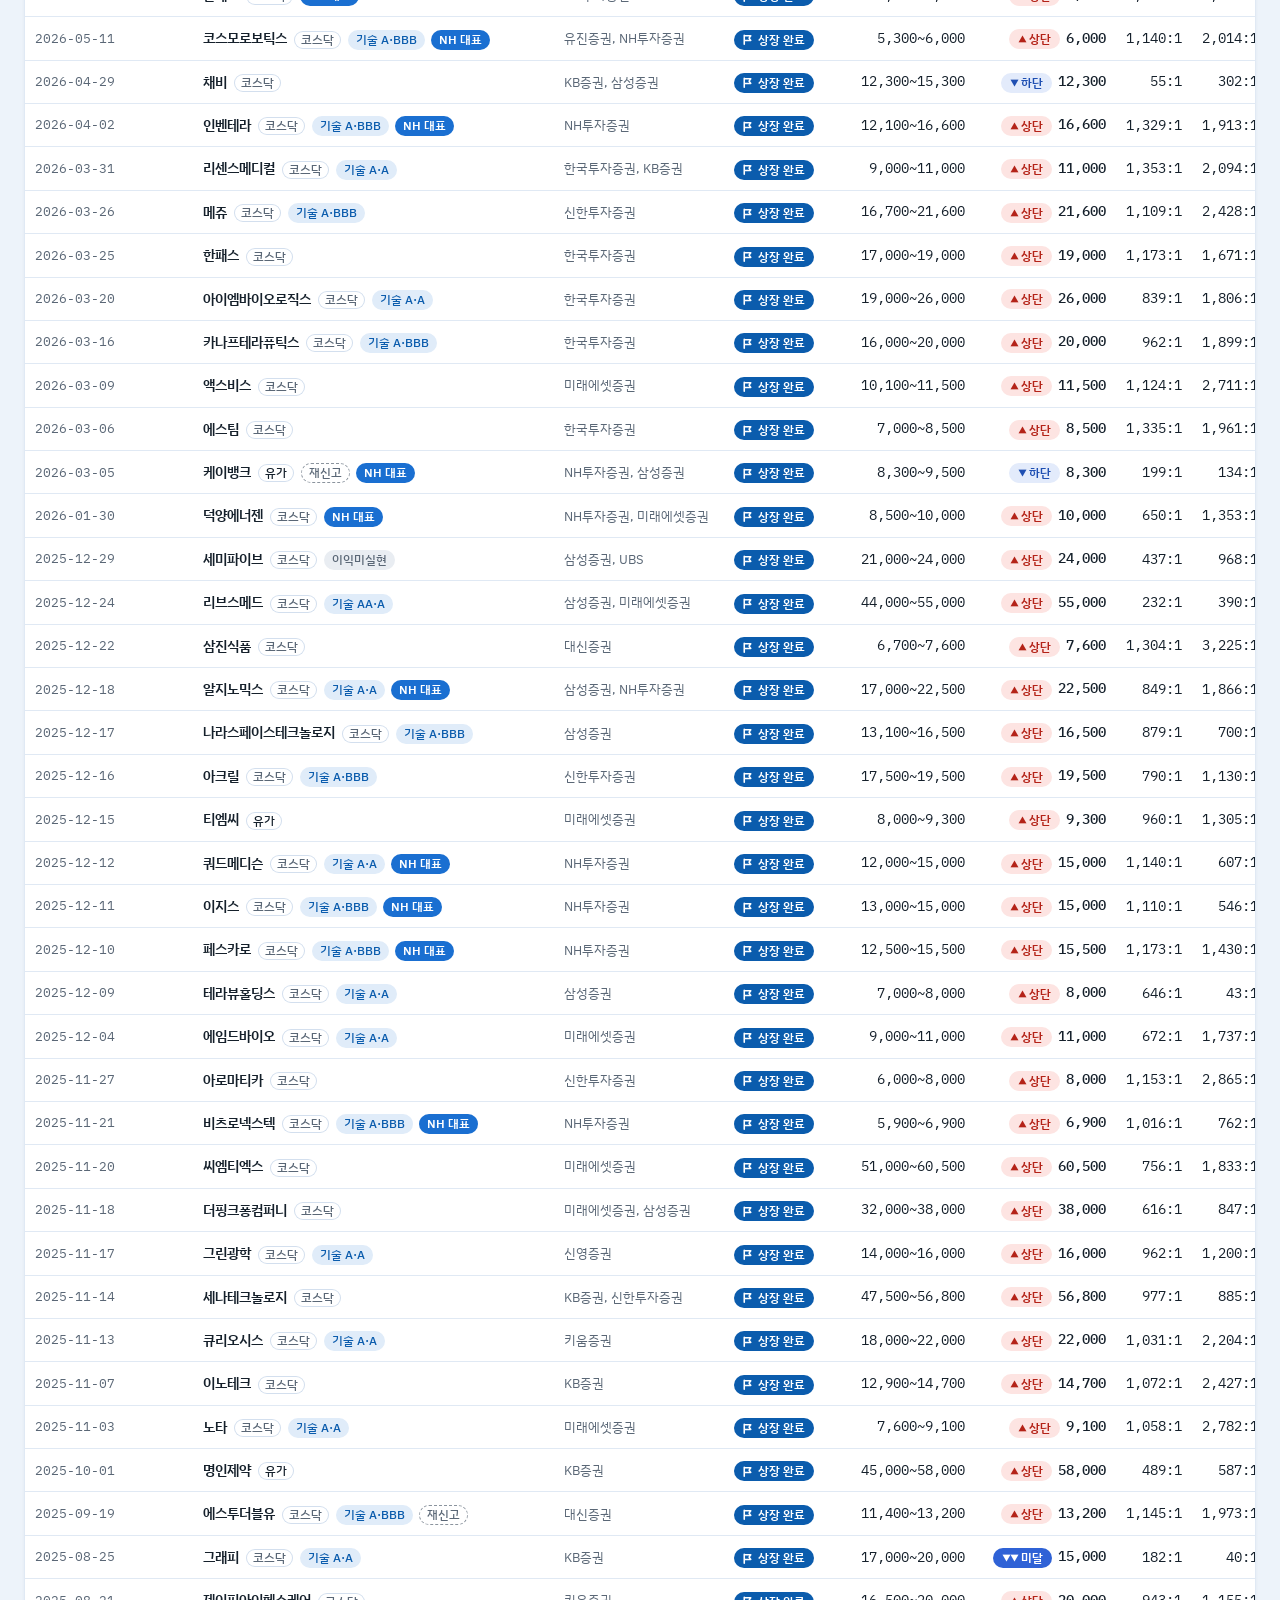
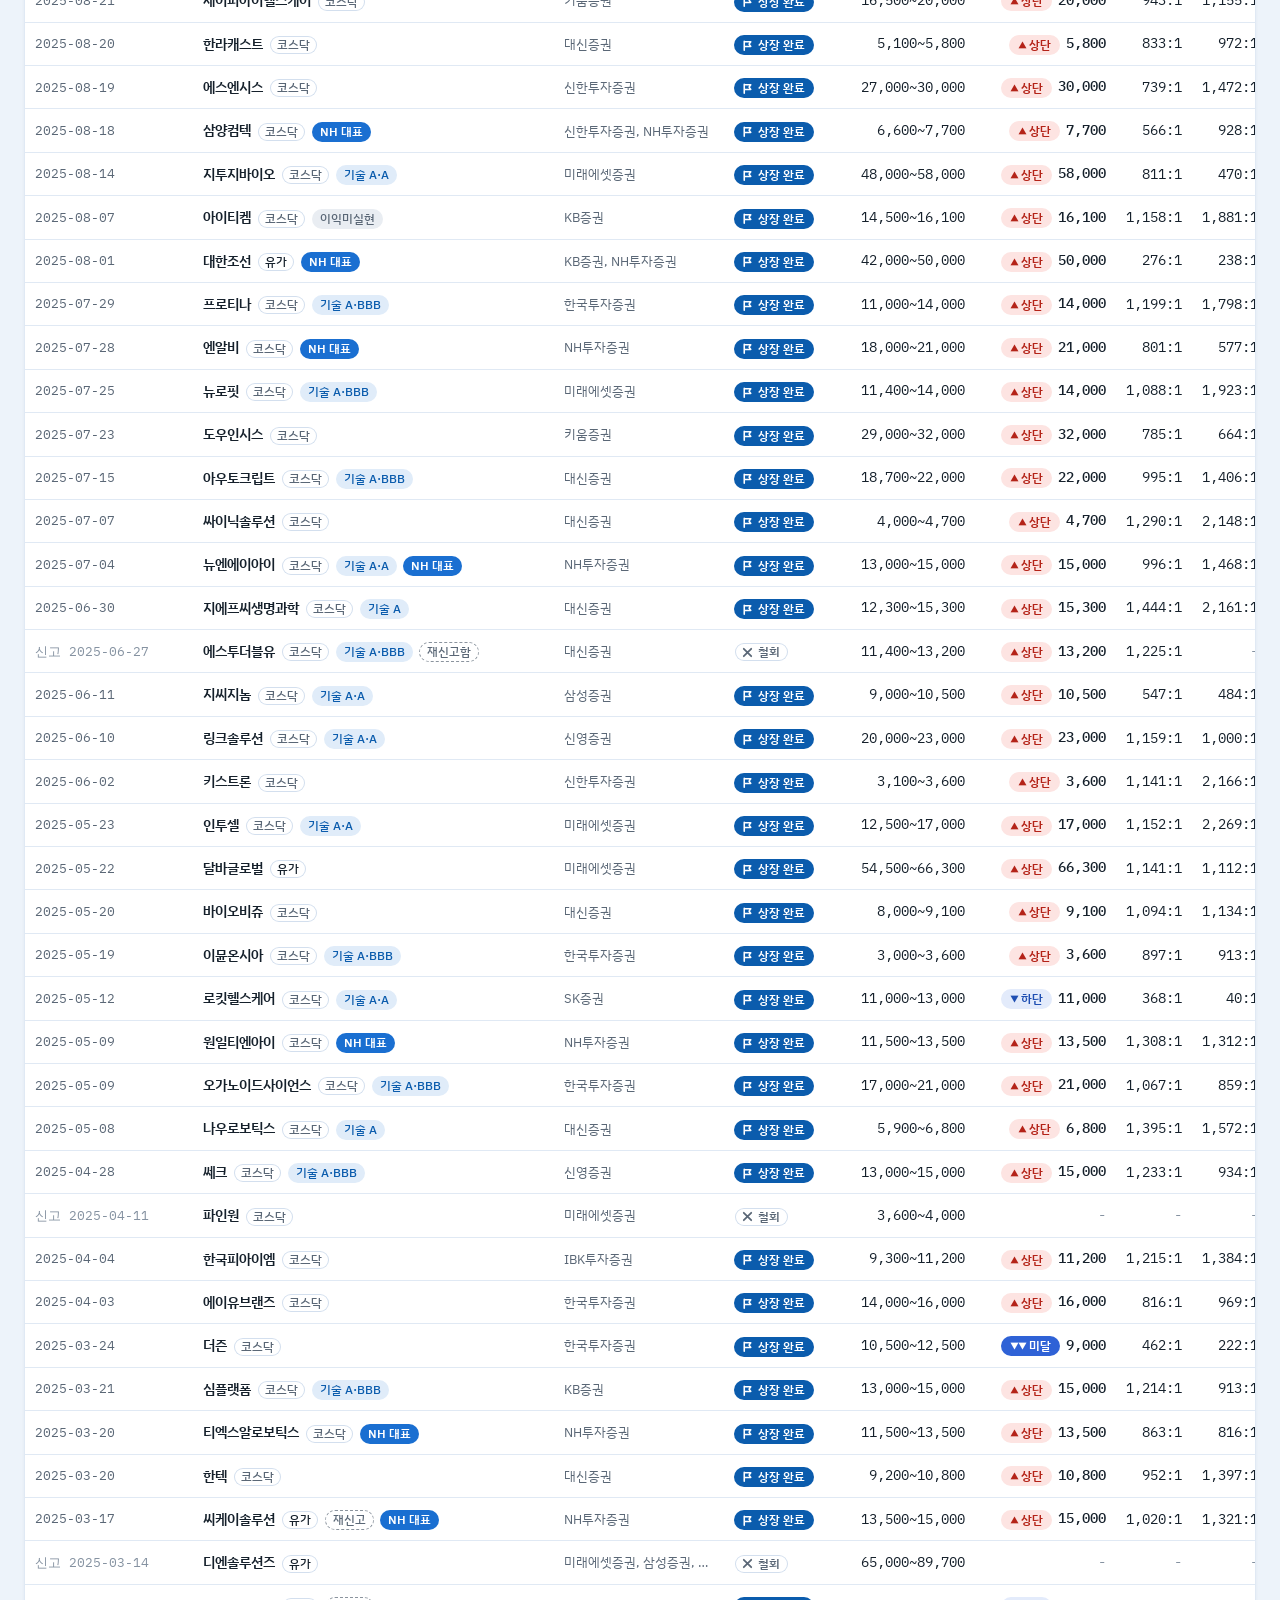
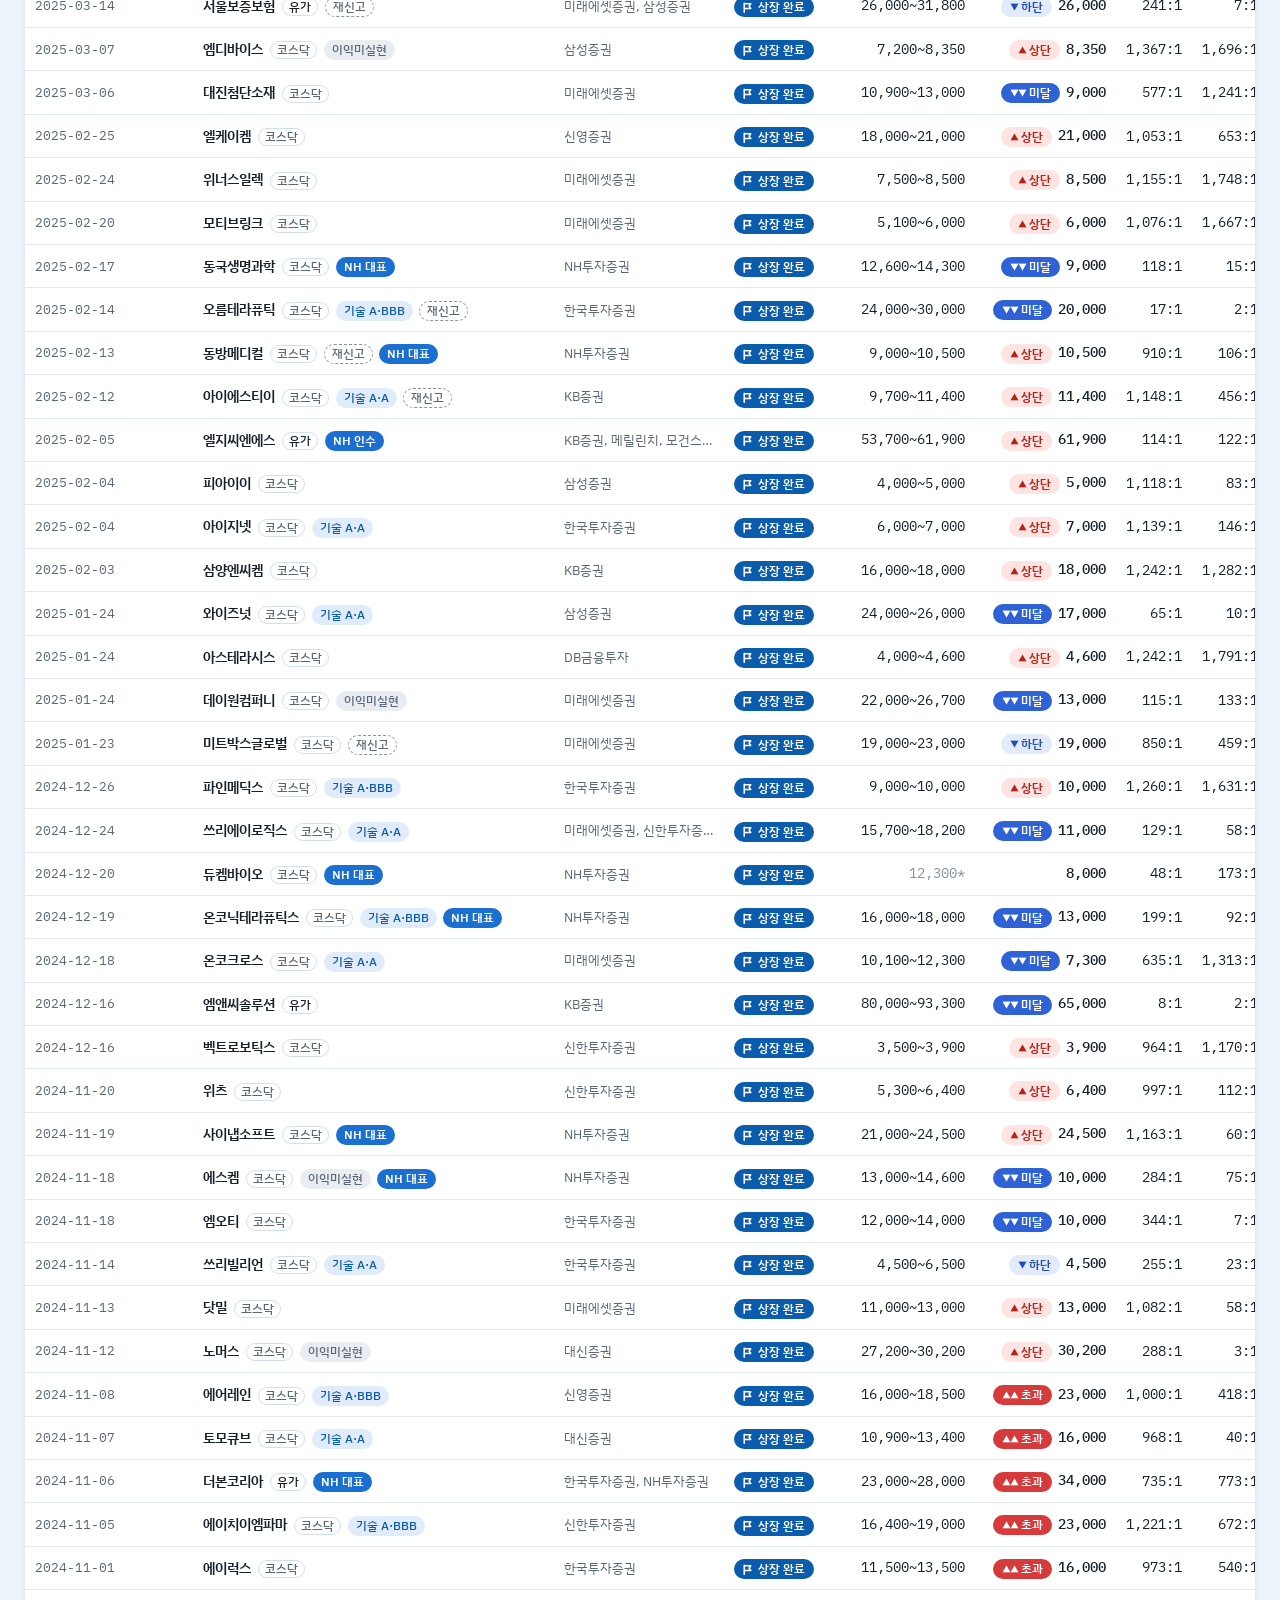
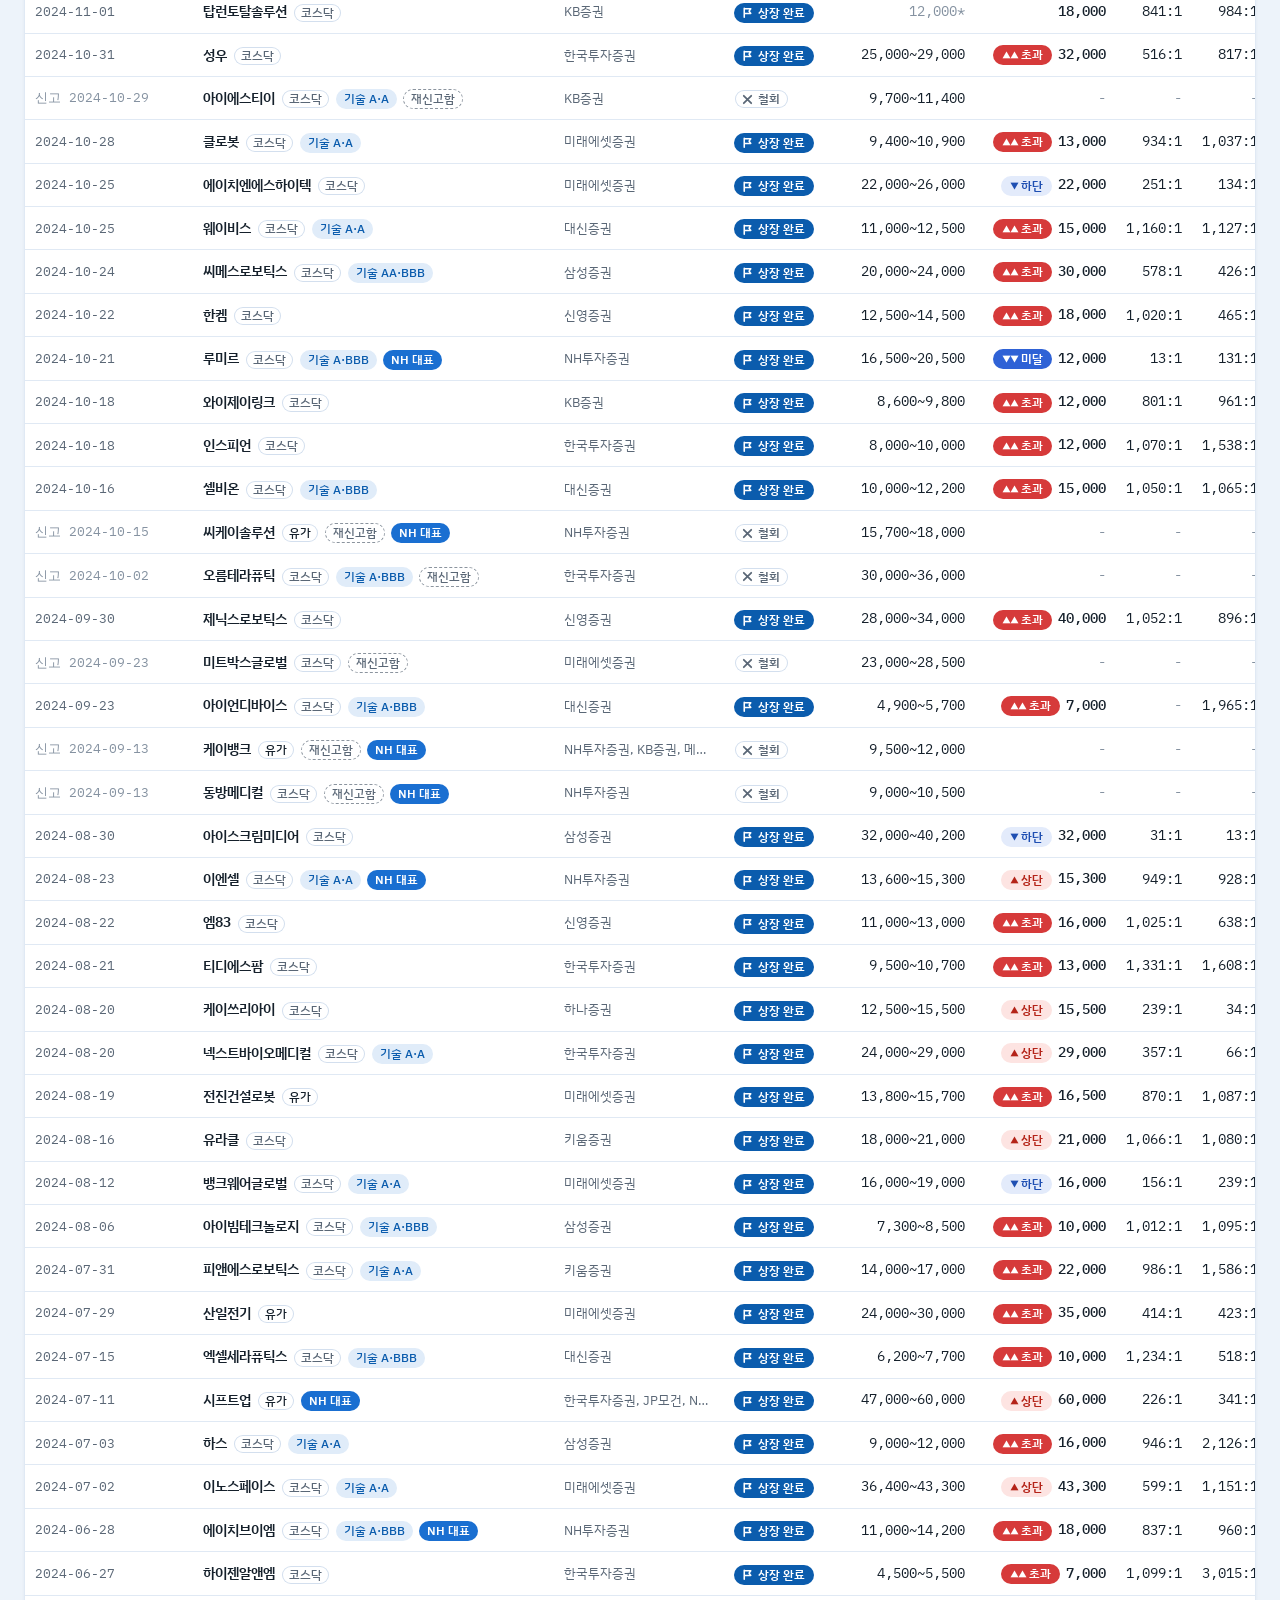
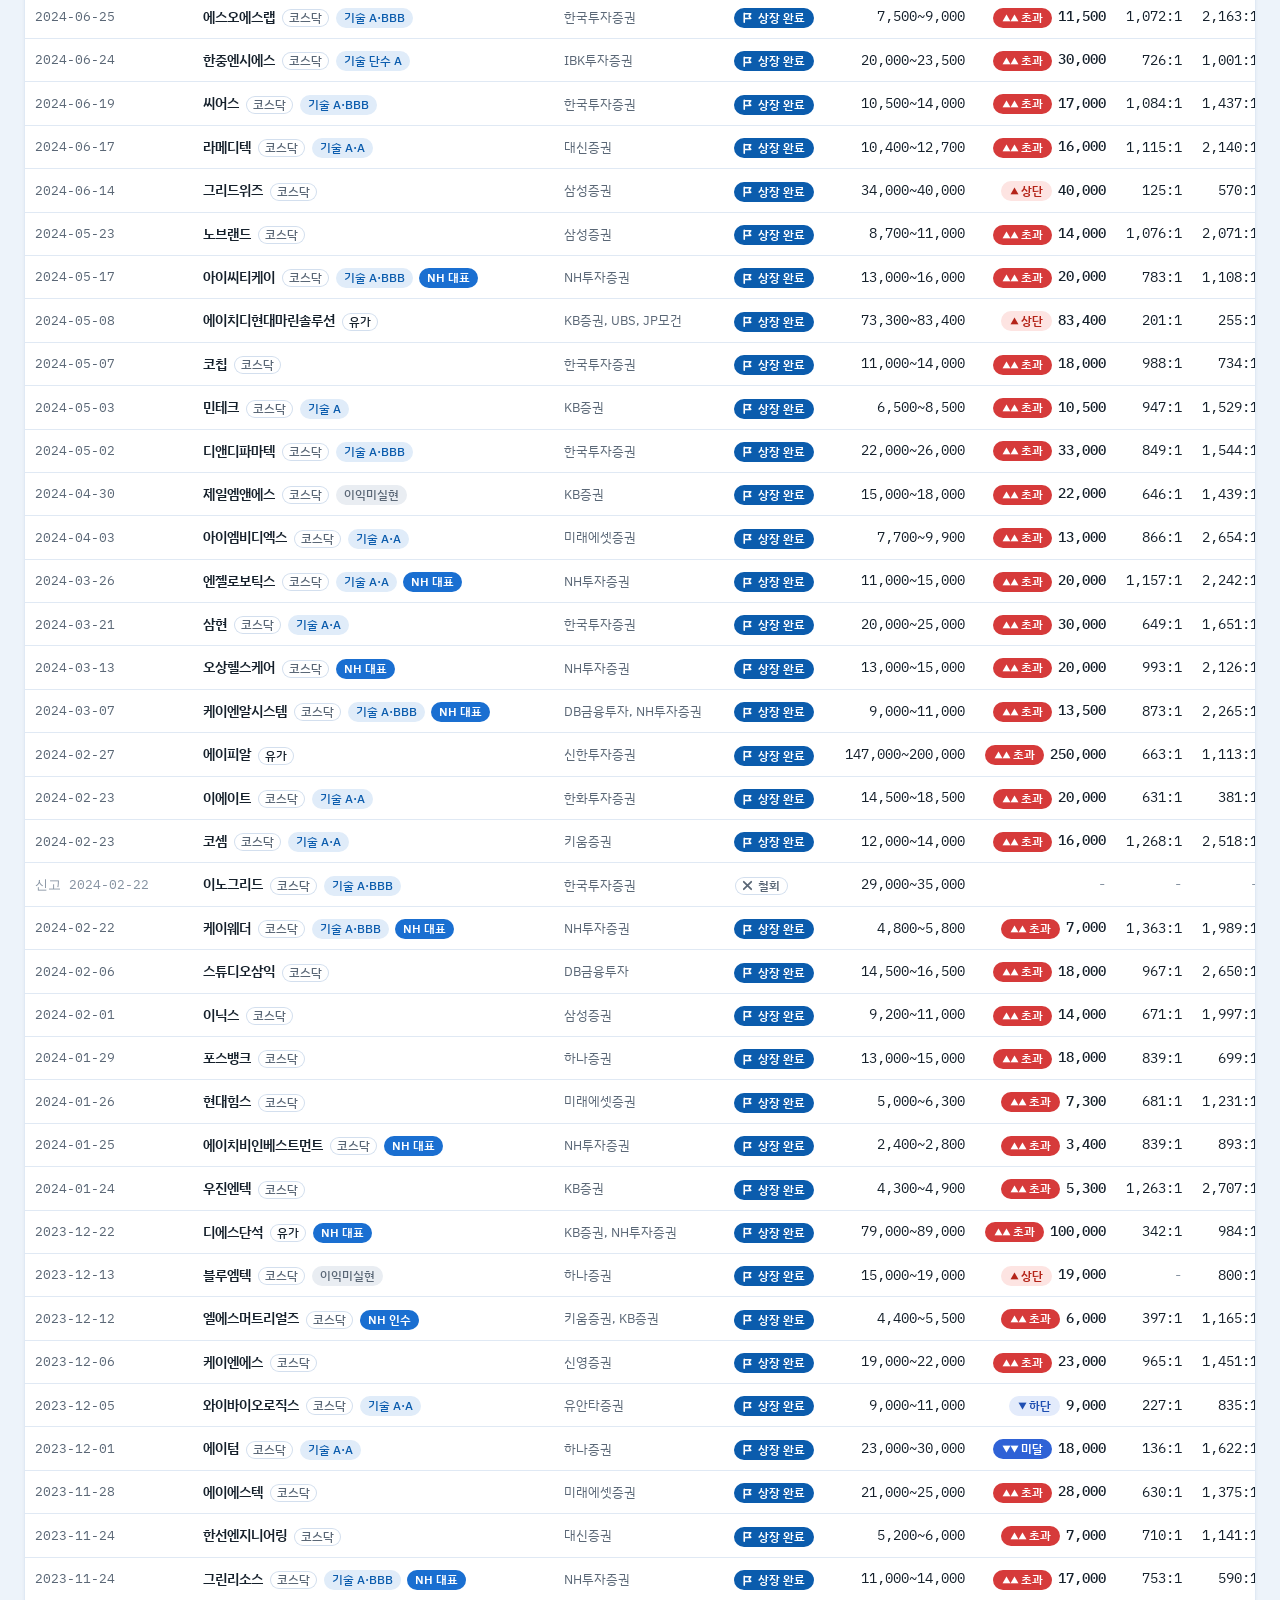
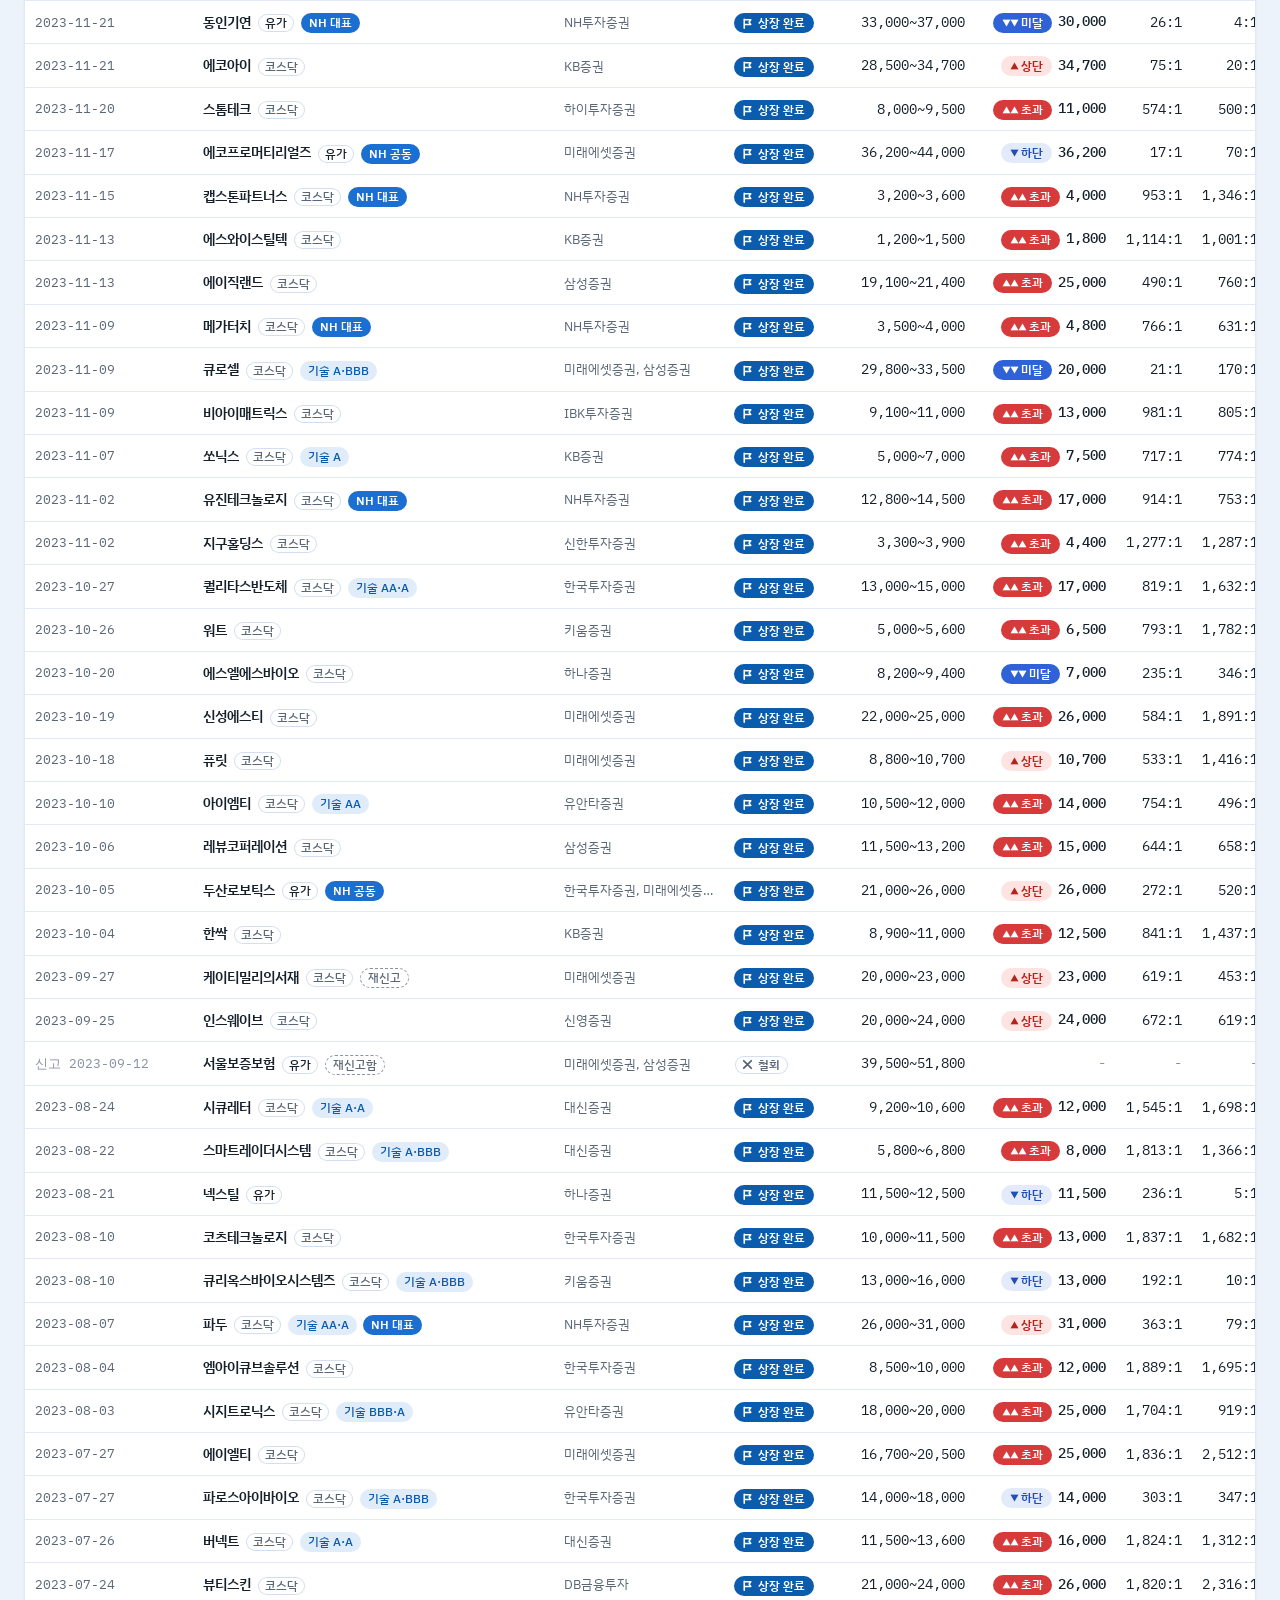
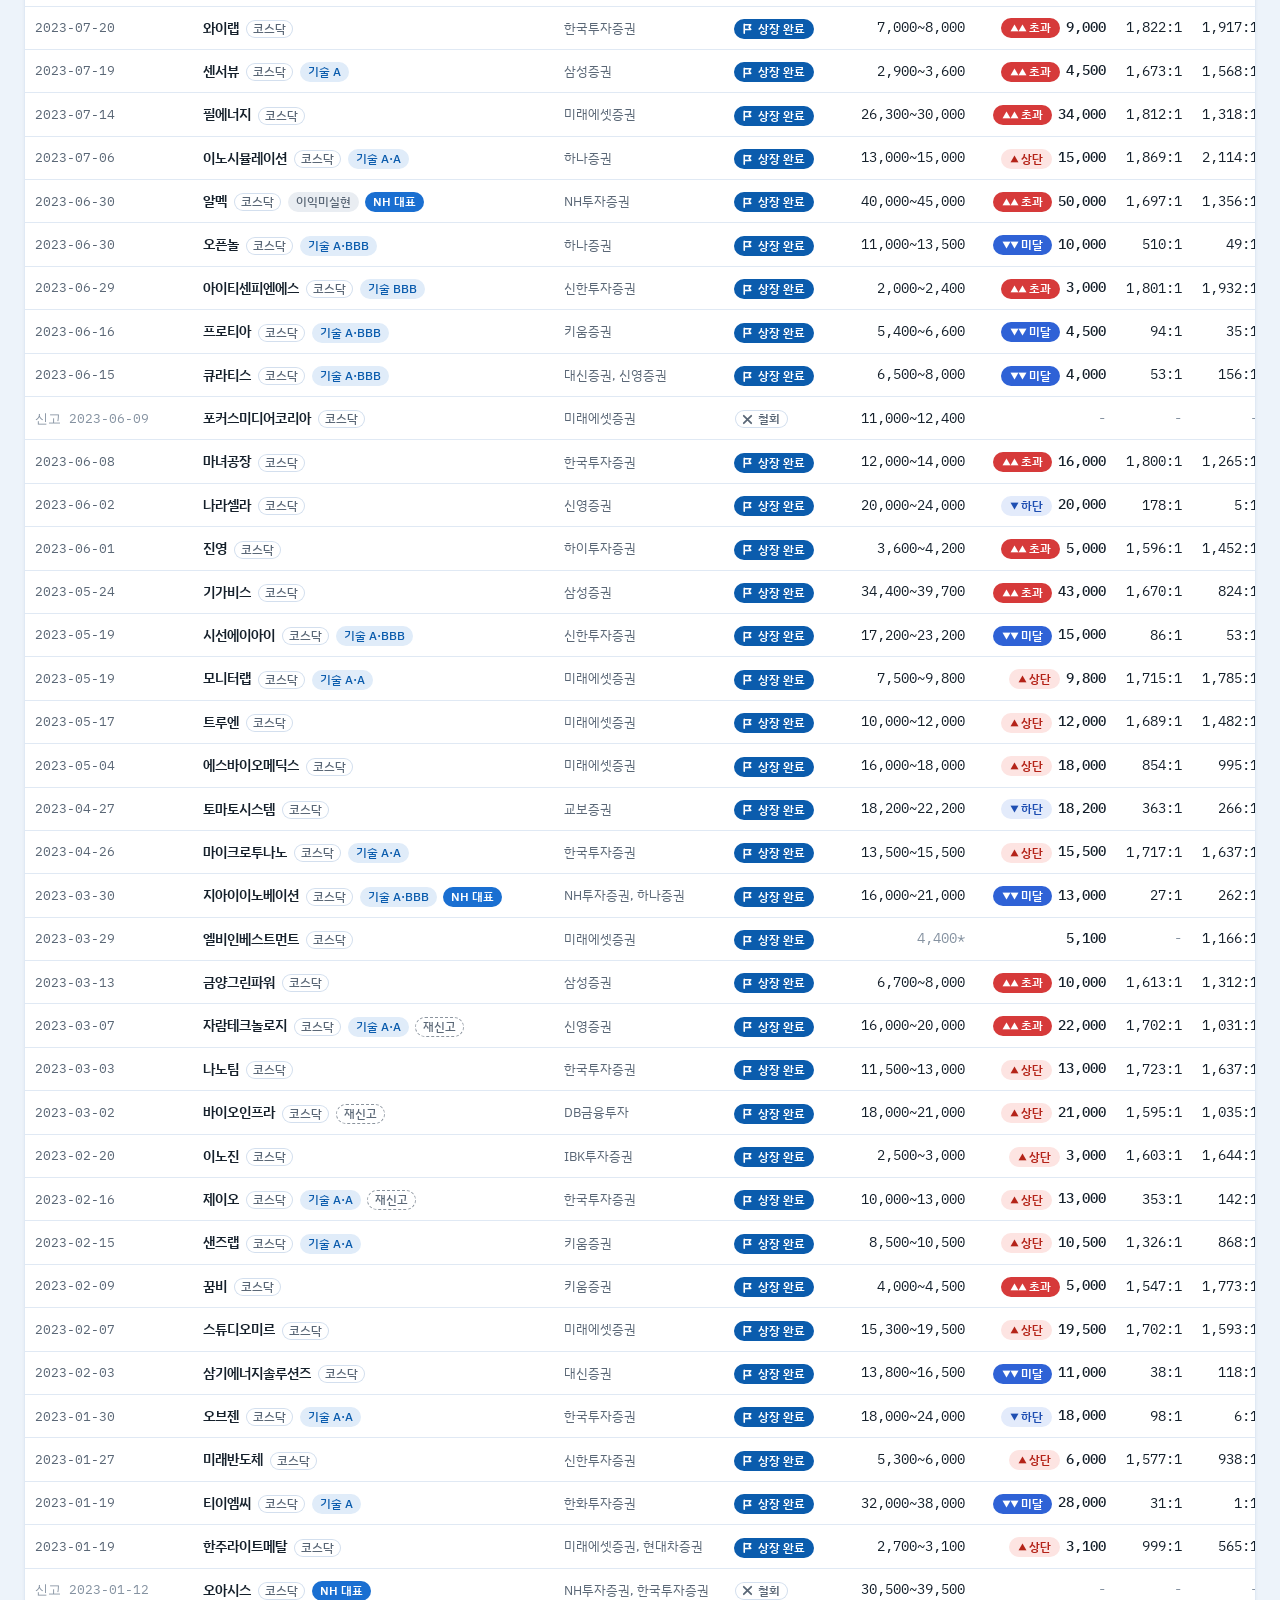
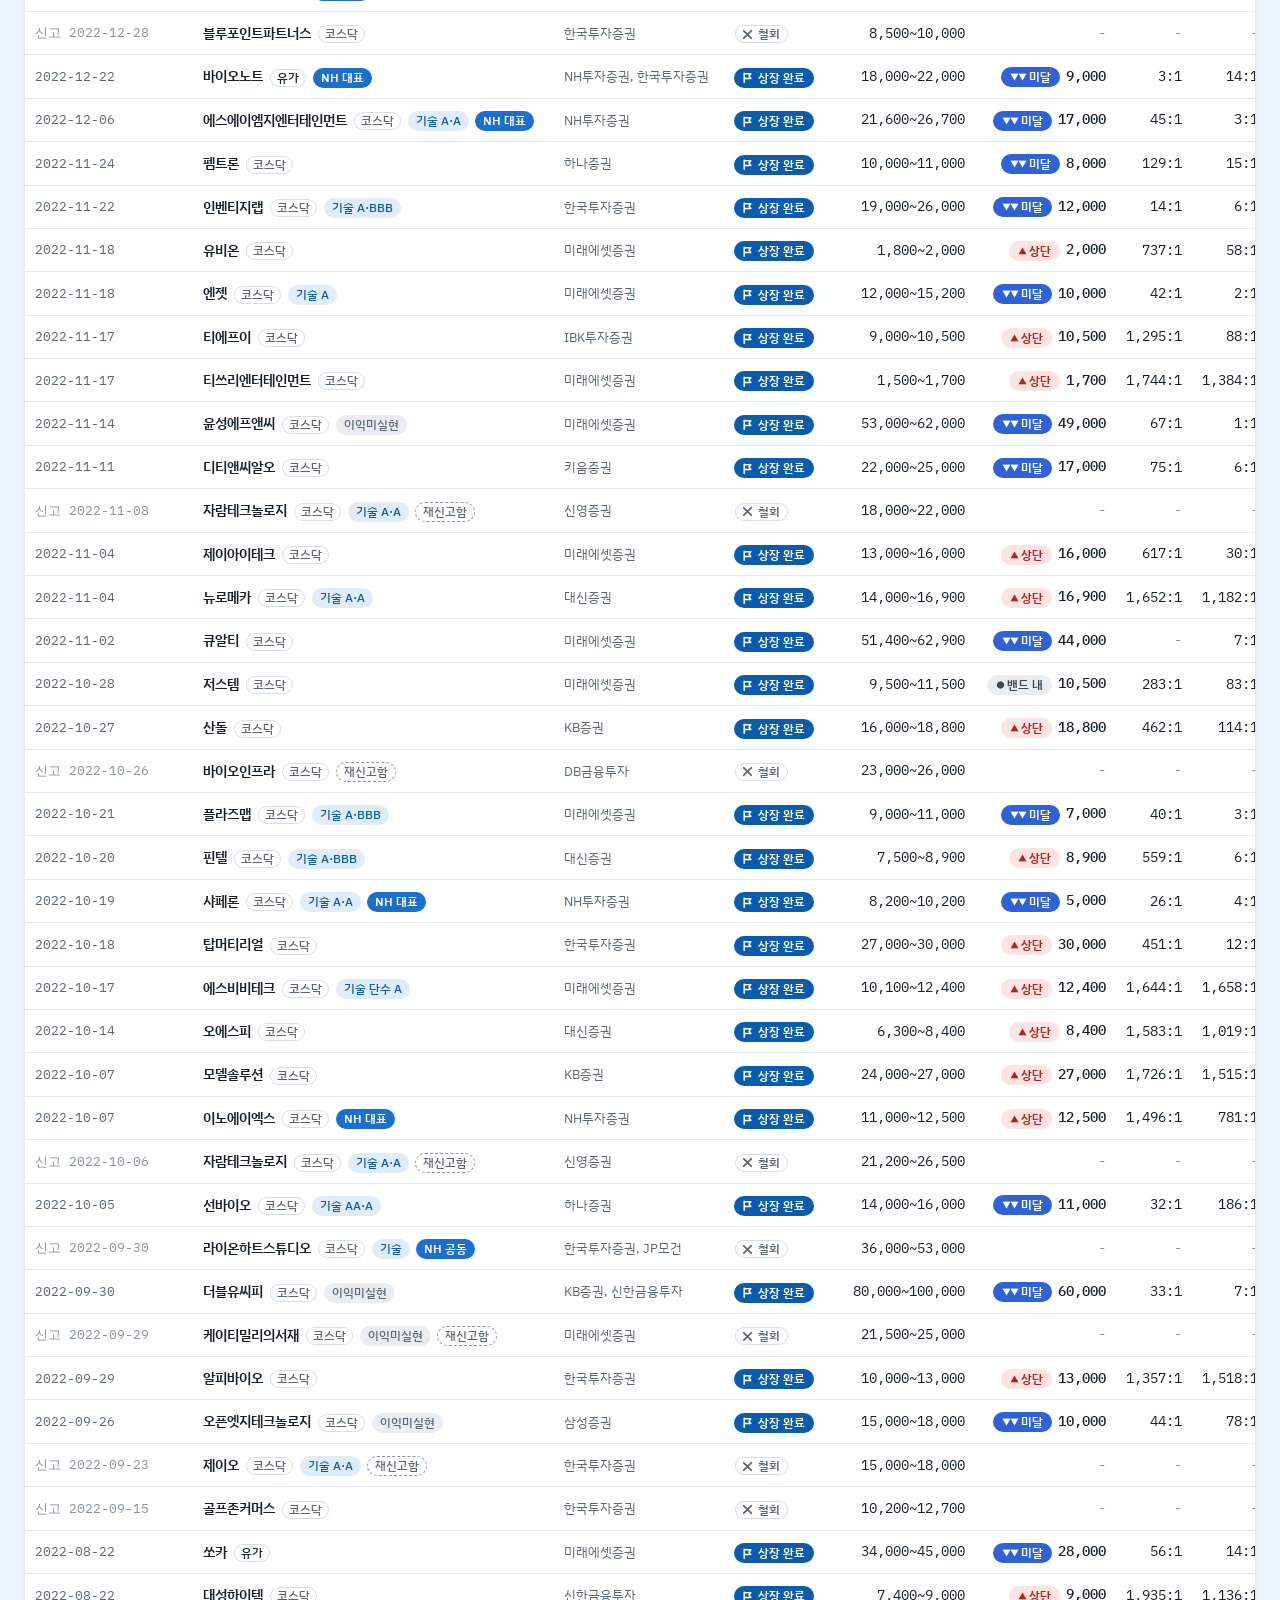
==== commit 2af786ce: "앱 이름 변경: IPO 데이터룸 → IPO Tracker Co-Authored-By: Claude Opus 5.5 <noreply@anthropic.com> Claude-Sessi" ====
--- a/docs/index.html
+++ b/docs/index.html
@@ -3,7 +3,7 @@
 <head>
 <meta charset="utf-8">
 <meta name="viewport" content="width=device-width, initial-scale=1, viewport-fit=cover">
-<title>IPO 데이터룸</title>
+<title>IPO Tracker</title>
 <meta name="description" content="DART 증권신고서 기반 국내 IPO 공모 현황">
 <meta name="theme-color" content="#EDF3FA">
 <link rel="manifest" href="manifest.webmanifest">
@@ -21,7 +21,7 @@
 <div class="wrap">
   <header class="top glass">
     <div class="brand">
-      <h1>IPO 데이터룸</h1>
+      <h1>IPO Tracker</h1>
       <span class="bt upd" id="upd"></span>
     </div>
     <nav class="tabs" aria-label="화면">
--- a/docs/style.css
+++ b/docs/style.css
@@ -1035,30 +1035,28 @@
 .cdl .it .nm { font-weight: 600; overflow-wrap: anywhere; }
 .cdl .it .r { margin-left: auto; font-size: 12px; color: var(--muted); white-space: nowrap; }
 .cdl .it .u { width: 100%; font-size: 12px; color: var(--muted); }
-.cdl .it.focus .nm, .drow.focus .nm { color: #1a6fd1; }
+.cdl .it.focus .nm { color: #1a6fd1; }
 .cdl .it:hover { background: var(--surface2); }
-/* 딜별 일정표 S1 */
-.dtable .dsec { margin: 4px 0 0; font-size: 12px; font-weight: 700; color: var(--muted); letter-spacing: .02em; }
-.drow { display: grid; gap: 7px; padding: 10px 2px 11px; border-top: 1px solid var(--line2); text-decoration: none; color: inherit; }
-.dtable .dsec + .drow { border-top: 0; }
-.drow:hover { background: var(--surface2); }
-.drow .t1 { display: flex; flex-wrap: wrap; align-items: center; gap: 4px 6px; min-width: 0; }
-.drow .t1 .nm { font-weight: 600; font-size: 14.5px; overflow-wrap: anywhere; }
-.drow .t1 .u { margin-left: auto; font-size: 12px; color: var(--muted); }
-.drow .dts { display: grid; grid-template-columns: repeat(3, minmax(0, 1fr)); gap: 6px; }
-.drow .dt { background: var(--surface2); border-radius: 9px; padding: 5px 8px; min-width: 0; }
-.drow .dt i { display: block; font-style: normal; font-size: 10.5px; color: var(--muted); }
-.drow .dt b { font-size: 12.5px; font-weight: 500; white-space: nowrap; }
-.drow .dt.on { background: var(--accent); color: var(--accent-ink); }
-.drow .dt.on i { color: color-mix(in srgb, var(--accent-ink) 75%, transparent); }
-.drow .dt.done { opacity: .5; }
-.drow .px { font-size: 12px; color: var(--muted); }
-@media (min-width: 1061px) {
-  .dtable .pbody { grid-template-columns: repeat(2, minmax(0, 1fr)); column-gap: 24px; }
-  .dtable .dsec { grid-column: 1 / -1; }
-  .dtable .drow { border-top: 1px solid var(--line2); }
-}
-@media (max-width: 760px) { .drow .dt { padding: 5px 6px; } .drow .dt b { font-size: 12px; } }
+/* 딜별 일정표: 회사당 한 줄, 진행 중 단계는 달력과 같은 색 */
+.dtable .dsec { margin: 8px 0 0; font-size: 12px; font-weight: 700; color: var(--muted); letter-spacing: .02em; }
+.dtable .k-0 { --c: var(--info); --cs: var(--info-soft); } .dtable .k-1 { --c: var(--eosin); --cs: var(--eosin-soft); } .dtable .k-3 { --c: var(--good); --cs: var(--good-soft); }
+.dtable .bh, .dtable .xr { display: grid; grid-template-columns: minmax(0, 1fr) 78px 70px 50px; gap: 6px; align-items: center; }
+.dtable .bh { font-size: 10.5px; color: var(--muted); padding: 4px 2px; } .dtable .bh span:not(:first-child) { text-align: center; }
+.dtable .xr { padding: 8px 2px; border-top: 1px solid var(--line2); text-decoration: none; color: inherit; }
+.dtable .xr:hover { background: var(--surface2); }
+.dtable .c0 { min-width: 0; }
+.dtable .c0 .nm { display: block; font-weight: 600; font-size: 14px; overflow: hidden; text-overflow: ellipsis; white-space: nowrap; }
+.dtable .xr.focus .nm { color: #1a6fd1; }
+.dtable .c0 .sb { display: block; margin-top: 1px; font-size: 11.5px; color: var(--muted); white-space: nowrap; overflow: hidden; text-overflow: ellipsis; }
+.dtable .cc { text-align: center; border-radius: 7px; padding: 4px 2px; line-height: 1.15; }
+.dtable .cc b { font-size: 11.5px; font-weight: 500; white-space: nowrap; }
+.dtable .cc small { display: block; font-size: 9.5px; color: var(--muted); }
+.dtable .cc.done, .dtable .cc.na { color: var(--faint); }
+.dtable .cc.on { background: var(--cs); color: var(--c); } .dtable .cc.on b { font-weight: 700; }
+@media (min-width: 761px) {
+  .dtable .bh, .dtable .xr { grid-template-columns: minmax(0, 340px) 120px 104px 76px; gap: 12px; justify-content: start; }
+  .dtable .cc b { font-size: 12.5px; }
+}
 .cgrid > .cd { align-self: stretch; height: auto; justify-content: flex-start; }
 .cd .dn { flex: none; }
 /* 그날 일정 D2: 종류별 옅은 색 상자, 항목은 흰 칸 */
@@ -1108,7 +1106,6 @@
 .cd.m1 .mdots i.k-3, .cal-lg i.k-3 { background: var(--cal-k3); }
 @media (min-width: 761px) { .cd.m1 .mdots { gap: 4px; height: 8px; } .cd.m1 .mdots i { width: 8px; height: 8px; } }
 .lq { font-style: normal; font-size: 10px; font-weight: 600; padding: 0 4px; border-radius: 4px; margin-left: 3px; background: var(--warn-soft); color: var(--warn); vertical-align: 1px; }
-.drow .dt.on .lq { background: color-mix(in srgb, var(--accent-ink) 20%, transparent); color: var(--accent-ink); }
 /* 어느 화면에서나 검색(G1) */
 .gsr { position: relative; z-index: 35; }
 .gsr .sbox .search { padding-right: 44px; }
@@ -1158,9 +1155,18 @@
 /* 목록 상자 머리행 고정(L3): 상자 안에서 스크롤해도 머리행이 붙어 있고, 내려가면 아래에 옅은 그림자 */
 .cal-page .panel .pbody .scroll thead th, .cal .pbody thead th, .feed .pbody thead th, .bio-box thead th, .bio-boxw > .scroll thead th {
   position: sticky; top: 0; z-index: 2; background: var(--surface); box-shadow: inset 0 -1px 0 var(--line2); transition: box-shadow .2s; }
-.is-scrolled thead th { box-shadow: 0 6px 10px -8px rgba(20, 30, 60, .45), inset 0 -1px 0 var(--line2); }
-:root[data-theme="dark"] .is-scrolled thead th { box-shadow: 0 6px 12px -8px rgba(0, 0, 0, .9), inset 0 -1px 0 var(--line2); }
-@media (prefers-color-scheme: dark) { :root:not([data-theme="light"]) .is-scrolled thead th { box-shadow: 0 6px 12px -8px rgba(0, 0, 0, .9), inset 0 -1px 0 var(--line2); } }
+/* S2: 맨 위에서는 그림자 없음, 상자 안을 내리기 시작하면 머리행 아래 9px 그림자 */
+.cal-page .panel .pbody .scroll thead th::after, .cal .pbody thead th::after, .feed .pbody thead th::after, .bio-box thead th::after, .bio-boxw > .scroll thead th::after {
+  content: ""; position: absolute; left: 0; right: 0; top: 100%; height: 9px; pointer-events: none; opacity: var(--tho, 0); transition: opacity .2s;
+  background: linear-gradient(var(--th-sh, rgba(11, 40, 80, .20)), transparent); }
+.is-scrolled { --tho: 1; }
+/* E1: 칸마다 끊기던 그림자를 첫 칸 하나로 표 너비만큼 잇고, 양 끝 40px에서 서서히 사라지게 */
+.cal-page .panel .pbody .scroll thead th:not(:first-child)::after, .cal .pbody thead th:not(:first-child)::after, .feed .pbody thead th:not(:first-child)::after, .bio-box thead th:not(:first-child)::after, .bio-boxw > .scroll thead th:not(:first-child)::after { display: none; }
+.cal-page .panel .pbody .scroll thead th:first-child::after, .cal .pbody thead th:first-child::after, .feed .pbody thead th:first-child::after, .bio-box thead th:first-child::after, .bio-boxw > .scroll thead th:first-child::after {
+  right: auto; width: var(--tw, 100%);
+  -webkit-mask-image: linear-gradient(90deg, transparent, #000 40px, #000 calc(100% - 40px), transparent); mask-image: linear-gradient(90deg, transparent, #000 40px, #000 calc(100% - 40px), transparent); }
+:root[data-theme="dark"] { --th-sh: rgba(0, 0, 0, .5); }
+@media (prefers-color-scheme: dark) { :root:not([data-theme="light"]) { --th-sh: rgba(0, 0, 0, .5); } }
 
 /* 색상 C3: NH 블루 톤(모양은 그대로, 배경·강조·표 머리 색만 파랑 계열) */
 :root {
@@ -1182,5 +1188,127 @@
   --g1: rgba(60, 130, 210, .18); --head: #172536; --head-ink: #9FB9D6; --solid: #142030; --thumb: #24364C;
 }
 .panel > header, .ledger-top { background: var(--head); border-radius: 14px 14px 0 0; }
-.mini thead th, .cal-page .panel .pbody .scroll thead th, .bio-box thead th, .bio-boxw > .scroll thead th { background: var(--head); color: var(--head-ink); }
+.mini thead th, .cal-page .panel .pbody .scroll thead th, .bio-box thead th, .bio-boxw > .scroll thead th { background: var(--surface); color: var(--head-ink); }
 header.top nav.tabs, .search { background-image: none; background-color: var(--solid); }
+
+/* 리퀴드 글래스 G2: 탭 바·검색창 주변 배경 띠를 없애고, 탭 바와 검색창만 맑은 유리로 떠 있게 */
+:root { --gl-bg: rgba(255, 255, 255, .10); --gl-bd: rgba(255, 255, 255, .75); --gl-spec: rgba(255, 255, 255, 1); --gl-tint: linear-gradient(180deg, rgba(255, 255, 255, .30), rgba(255, 255, 255, 0) 60%); --gl-sh: 0 10px 28px -12px rgba(11, 40, 80, .35); }
+:root[data-theme="dark"] { --gl-bg: rgba(20, 32, 48, .18); --gl-bd: rgba(255, 255, 255, .12); --gl-spec: rgba(255, 255, 255, .18); --gl-tint: linear-gradient(180deg, rgba(255, 255, 255, .10), transparent 60%); --gl-sh: 0 10px 28px -12px rgba(0, 0, 0, .7); }
+@media (prefers-color-scheme: dark) { :root:not([data-theme="light"]) { --gl-bg: rgba(20, 32, 48, .18); --gl-bd: rgba(255, 255, 255, .12); --gl-spec: rgba(255, 255, 255, .18); --gl-tint: linear-gradient(180deg, rgba(255, 255, 255, .10), transparent 60%); --gl-sh: 0 10px 28px -12px rgba(0, 0, 0, .7); } }
+header.top, #app .srow { background: none; -webkit-backdrop-filter: none; backdrop-filter: none; }
+header.top nav.tabs, #app .srow .search {
+  background-color: var(--gl-bg); background-image: var(--gl-tint);
+  -webkit-backdrop-filter: blur(6px) saturate(1.8); backdrop-filter: blur(6px) saturate(1.8);
+  border: 1px solid var(--gl-bd); box-shadow: inset 0 1px 0 var(--gl-spec), inset 0 -1px 0 rgba(255, 255, 255, .25), var(--gl-sh); }
+#app .srow .search:focus { border-color: var(--accent); box-shadow: inset 0 1px 0 var(--gl-spec), 0 0 0 3px var(--accent-soft), var(--gl-sh); }
+
+/* 공모 달력 아래 목록: 수요예측·청약 며칠차(D1 색 알약, 마지막 날은 빨강 "마감") */
+.cdl .dnth { font-style: normal; font-family: var(--f-body); font-size: 11px; font-weight: 700; color: #fff; background: var(--c); border-radius: 999px; padding: 1px 7px; }
+.cdl .dnth.last { background: var(--bad); }
+:root[data-theme="dark"] .cdl .dnth { color: #0B1520; }
+@media (prefers-color-scheme: dark) { :root:not([data-theme="light"]) .cdl .dnth { color: #0B1520; } }
+
+/* 유통물량·보호예수 상단 요약(시안 A, 상장 전까지) + 예상 해제일 표시 */
+.lk-sum { margin: 10px 0 4px; }
+.lk-sum-hd { font-size: 12px; font-weight: 600; color: var(--muted); margin: 0 2px 6px; letter-spacing: .02em; }
+.terms.t3 { grid-template-columns: repeat(3, minmax(0, 1fr)); }
+@media (max-width: 760px) { .lk-a .terms.t3 { grid-template-columns: repeat(3, minmax(0, 1fr)); } .lk-a .terms .s { font-size: 11px; } }
+.lk-est { text-decoration: underline dotted; text-underline-offset: 3px; }
+.lk-per { display: flex; flex-direction: column; line-height: 1.3; white-space: nowrap; }
+.lk-per small { font: 11.5px var(--f-mono); color: var(--muted); }
+
+/* 통계: 상장일 유통물량 패널 */
+.fpanel > header { flex-wrap: wrap; gap: 10px; }
+.fpanel .fctl { display: flex; flex-wrap: wrap; gap: 8px; }
+.fpanel .cmp.f4 { margin-bottom: 14px; }
+.fgrid { display: grid; grid-template-columns: minmax(0, 1fr) minmax(0, 1fr); gap: 18px 24px; align-items: start; }
+@media (max-width: 1060px) { .fgrid { grid-template-columns: minmax(0, 1fr); } }
+.fpanel .minih { margin-top: 0; }
+.fpanel svg { width: 100%; height: auto; display: block; }
+.fpanel .iqr { fill: color-mix(in srgb, var(--accent) 10%, transparent); stroke: none; }
+.fpanel .iqr-key { display: inline-block; width: 14px; height: 10px; border-radius: 3px; background: color-mix(in srgb, var(--accent) 16%, transparent); }
+.fpanel .rb { fill: color-mix(in srgb, var(--accent) 35%, transparent); }
+.fpanel .rb.sig { fill: var(--accent); }
+.rho { font-family: var(--f-mono); color: var(--muted); }
+.rho.sig { color: var(--ink); font-weight: 700; }
+.fyr td:first-child { font-family: var(--f-mono); }
+.fpanel .fbk .bar-cell { width: 34%; }
+.fpanel .fbk .hbar { max-width: 100%; }
+
+/* 상단 요약: 가격 확정 단계. 확정가 위치에 따라 하단 이하 파랑, 밴드 내 초록, 상단 이상 빨강 */
+.lk-sum { margin: 0 0 12px; }
+.ps { margin: 0 0 12px; --pt: #B42B28; }
+.ps.t-blue { --pt: #2D5BC2; }
+.ps.t-green { --pt: #23804D; }
+.ps-hd { display: flex; align-items: baseline; justify-content: space-between; gap: 8px; margin: 0 2px 6px; font-size: 12px; }
+.ps-hd b { font-weight: 600; color: var(--pt); letter-spacing: .02em; }
+.ps-hd span { font-family: var(--f-mono); font-size: 11.5px; color: var(--faint); }
+.ps-body { display: grid; grid-template-columns: 1.1fr 1fr; gap: 1px; background: var(--line2); border-radius: 14px; overflow: hidden; }
+.ps-hero { background: var(--pt); color: #fff; padding: 12px 14px; display: grid; gap: 3px; align-content: center; min-width: 0; }
+.ps-hero .k { font-size: 11px; opacity: .85; }
+.ps-hero .v { font-family: var(--f-mono); font-size: 24px; font-weight: 600; line-height: 1.2; white-space: nowrap; }
+.ps-hero .v small { font-size: 13px; margin-left: 2px; opacity: .85; font-family: var(--f-body); }
+.ps-hero .s { font-size: 11.5px; opacity: .85; }
+.ps-hero .pp { display: flex; flex-wrap: wrap; align-items: center; gap: 4px 6px; }
+.ps-hero .pp .pill { background: rgba(255, 255, 255, .94); color: var(--pt); font-size: 12px; }
+.ps-hero .pp small { font-family: var(--f-mono); font-size: 11.5px; opacity: .9; }
+.ps-side { display: grid; gap: 1px; min-width: 0; }
+.ps-side > div { background: var(--surface2); padding: 10px 12px; display: grid; gap: 2px; align-content: center; min-width: 0; }
+.ps-side .k { font-size: 11px; color: var(--muted); }
+.ps-side .v { font-family: var(--f-mono); font-size: 16px; white-space: nowrap; }
+.ps-side .v .dim { font-family: var(--f-body); font-size: 14px; font-weight: 500; }
+.ps-side .s { font-size: 11px; color: var(--faint); line-height: 1.4; }
+@media (max-width: 370px) { .ps-hero .v { font-size: 20px; } .ps-side .v { font-size: 14px; } }
+/* 타임라인: 예정·예상 상장일 */
+.tl4 li.est b { text-decoration: underline dotted; text-underline-offset: 3px; }
+:root[data-theme="dark"] .ps-hd b { color: color-mix(in srgb, var(--pt) 55%, #fff); }
+@media (prefers-color-scheme: dark) { :root:not([data-theme="light"]) .ps-hd b { color: color-mix(in srgb, var(--pt) 55%, #fff); } }
+@media (min-width: 761px) { .ps-body { grid-template-columns: 1.3fr 1fr 1fr; } .ps-side { display: contents; } .ps-hero { padding: 14px 18px; } }
+/* 공모가 확정 요약 우측 칸: 좌측과 같은 색 계열 */
+.ps .ps-body { background: color-mix(in srgb, var(--pt) 40%, var(--surface)); }
+.ps .ps-side > div { background: color-mix(in srgb, var(--pt) 18%, var(--surface)); }
+.ps .ps-side .k, .ps .ps-side .s { color: color-mix(in srgb, var(--pt) 65%, var(--ink)); }
+.ps .ps-side .v { font-weight: 600; }
+/* 상세 카드 안의 박스는 중성 연회색으로 통일(회사 개요는 흰 바탕 유지) */
+#sbody { --surface2: #F6F6F7; }
+:root[data-theme="dark"] #sbody { --surface2: #23262B; }
+@media (prefers-color-scheme: dark) { :root:not([data-theme="light"]) #sbody { --surface2: #23262B; } }
+
+/* 상장 첫날 수익률 */
+.d1 { margin: 10px 0 4px; background: var(--surface2); border-radius: 14px; padding: 11px 14px; }
+.d1 .d1h { font-size: 11px; color: var(--muted); font-weight: 600; }
+.d1 .d1h small { font-weight: 400; color: var(--faint); margin-left: 4px; }
+.d1 .d1g { display: grid; grid-template-columns: 1fr 1fr; gap: 8px; margin-top: 6px; }
+.d1 .d1g > div { display: grid; gap: 2px; }
+.d1 .d1g span { font-size: 11px; color: var(--muted); }
+.d1 .d1g b { font-family: var(--f-mono); font-size: 22px; }
+.d1 .d1g b.up { color: #D92D20; } .d1 .d1g b.dn { color: #1D4ED8; }
+.d1 .d1g small { font-size: 11.5px; color: var(--faint); font-family: var(--f-mono); }
+:root[data-theme="dark"] .d1 .d1g b.up { color: #F87171; } :root[data-theme="dark"] .d1 .d1g b.dn { color: #7FA1EA; }
+@media (prefers-color-scheme: dark) { :root:not([data-theme="light"]) .d1 .d1g b.up { color: #F87171; } :root:not([data-theme="light"]) .d1 .d1g b.dn { color: #7FA1EA; } }
+
+/* 예심 단계 묶음 표(목록 위): 승인·심사 중 구역, 한 회사 한 줄 */
+.chip.review { color: var(--muted); background: transparent; border: 1px dashed var(--line); line-height: calc(var(--badge-h) - 2px); }
+.rvgrp { margin: 0 0 10px; border-radius: 14px; background: var(--surface2); padding: 6px 12px 8px; font-size: 13px; }
+.rvgrp summary { cursor: pointer; padding: 3px 0; color: var(--muted); font-weight: 600; }
+.rvgrp summary b { color: var(--ink); margin-left: 4px; }
+.rvgrp .rvsec { margin-top: 4px; }
+.rvgrp .rvh { font-size: 11.5px; font-weight: 600; color: var(--muted); padding: 5px 0 3px; border-top: 1px solid var(--line); }
+.rvgrp .rvh b { color: var(--ink); margin-left: 3px; } .rvgrp .rvh small { font-weight: 400; color: var(--faint); margin-left: 6px; }
+.rvgrp ul { list-style: none; margin: 0; padding: 0; }
+.rvgrp li a { display: grid; gap: 6px; align-items: center; padding: 4px 0; border-top: 1px solid var(--line2); color: var(--ink); text-decoration: none; white-space: nowrap; line-height: 1.35; }
+.rvgrp li.review a, .rvgrp li.approved a { grid-template-columns: minmax(0, 1fr) 36px 70px minmax(0, .5fr); }
+.rvgrp li .nm { overflow: hidden; text-overflow: ellipsis; }
+.rvgrp li .uw { color: var(--muted); text-align: left; overflow: hidden; text-overflow: ellipsis; font-size: 12px; }
+.rvgrp li.more { border-top: 1px solid var(--line2); }
+.rvgrp li.more button { background: none; border: 0; padding: 4px 0 0; font: inherit; font-size: 12px; color: var(--accent); cursor: pointer; }
+.rvt { font-size: 12px; text-align: right; font-family: var(--f-mono); letter-spacing: -.02em; } .rvt.over { color: #D92D20; font-weight: 600; } .rvt.ok { color: #15803D; }
+.rvb { display: block; height: 5px; border-radius: 3px; background: var(--line); overflow: hidden; }
+.rvb i { display: block; height: 100%; border-radius: 3px; background: var(--accent); }
+.rvb.over i { background: #D92D20; } .rvb.ok i { background: #16A34A; } .rvb.warn i { background: #D97706; }
+:root[data-theme="dark"] .rvt.over { color: #F87171; } :root[data-theme="dark"] .rvt.ok { color: #4ADE80; }
+@media (prefers-color-scheme: dark) { :root:not([data-theme="light"]) .rvt.over { color: #F87171; } :root:not([data-theme="light"]) .rvt.ok { color: #4ADE80; } }
+@media (min-width: 761px) {
+  .rvgrp li.review a, .rvgrp li.approved a { grid-template-columns: minmax(0, 220px) 44px 120px minmax(0, 1fr); gap: 10px; }
+}
+
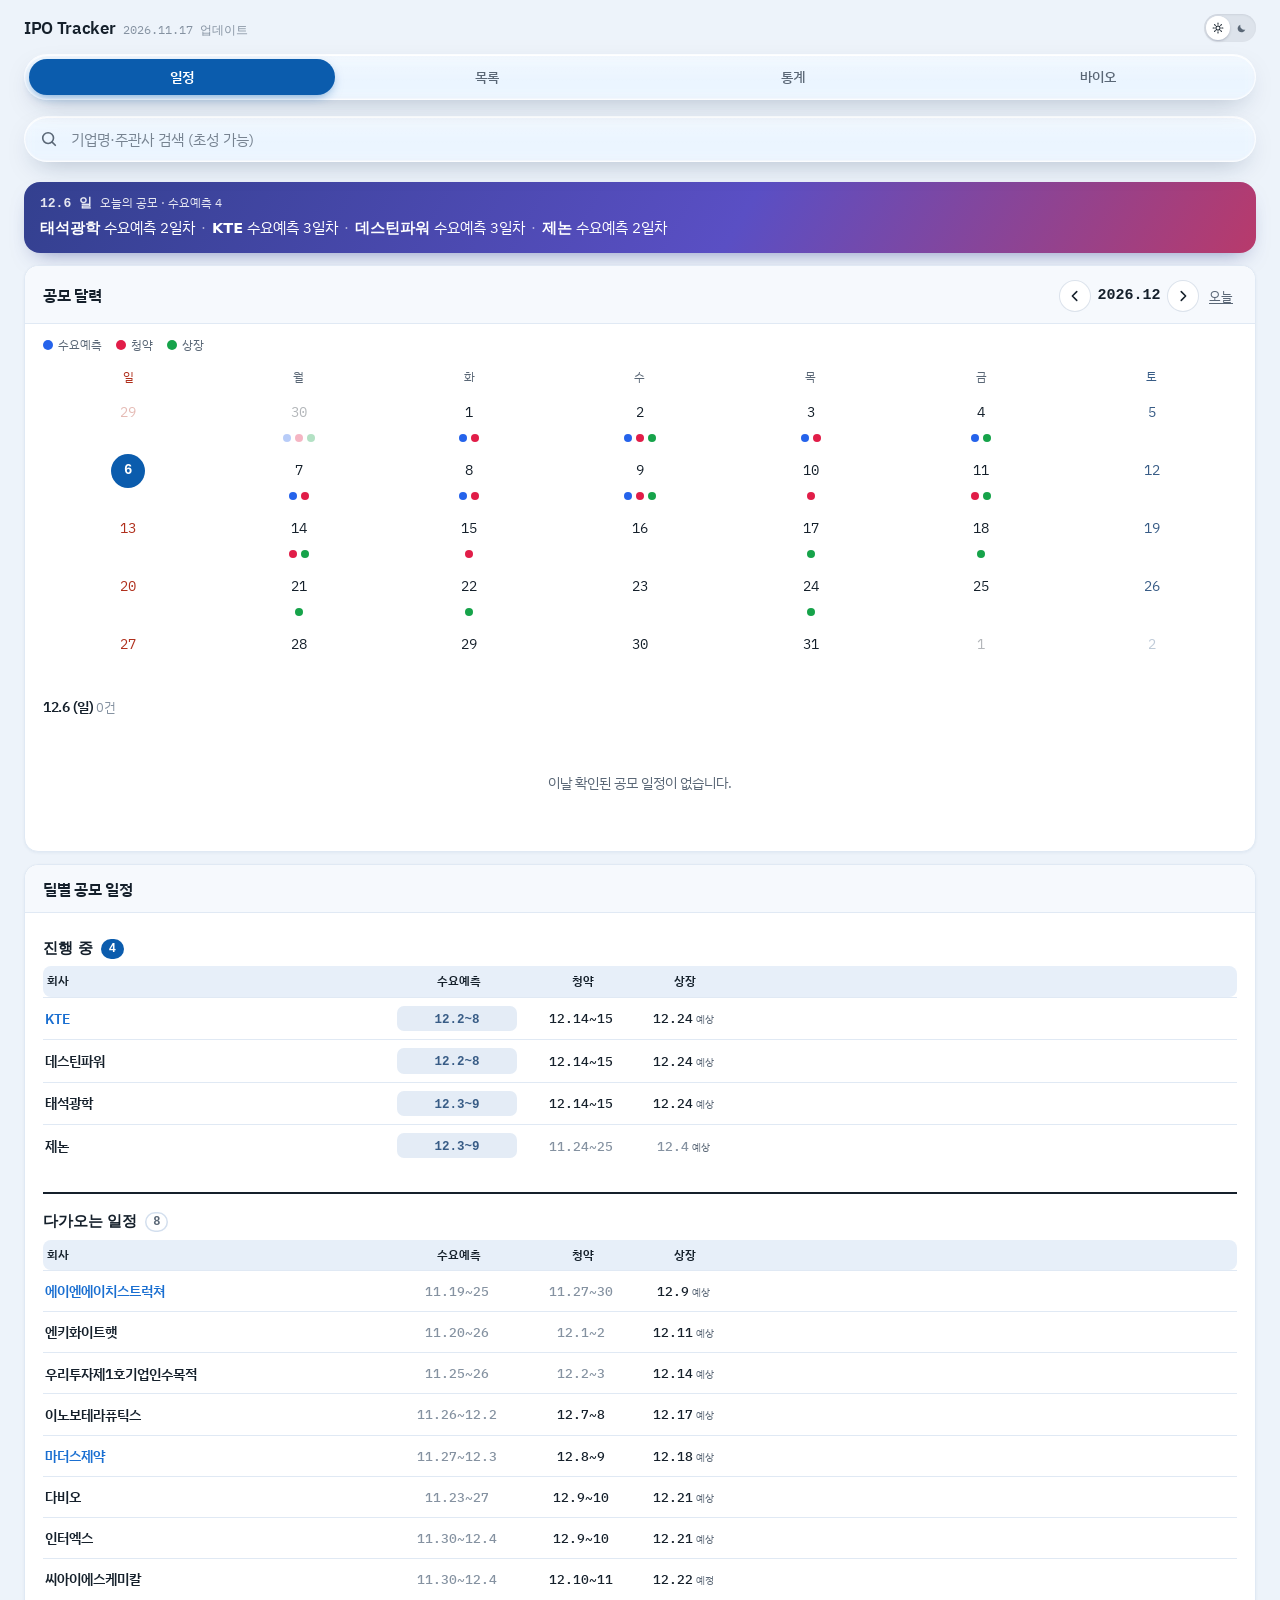
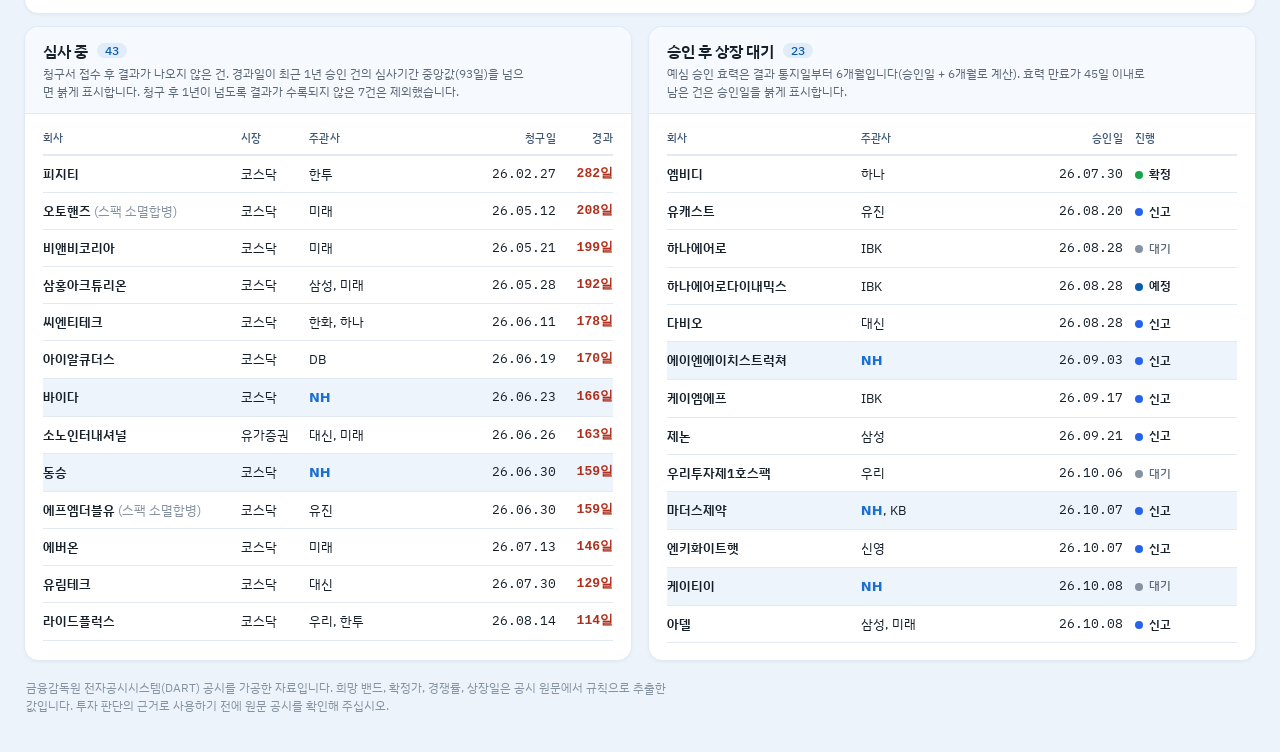
==== commit ef98a240: "일정 화면 개편, 기술특례 등급별 회사 시트, 예심 통계 통계탭 이동 - 첫 화면을 일정으로, 탭 순서를 일정 → 목록 → 통계 → 바이오로 변경 - 검색창 아래 오늘의 공모 브리" ====
--- a/docs/index.html
+++ b/docs/index.html
@@ -26,8 +26,8 @@
     </div>
     <nav class="tabs" aria-label="화면">
       <span class="ind" aria-hidden="true"></span>
+      <a class="tab" href="#/cal" data-tab="cal">일정</a>
       <a class="tab" href="#/" data-tab="list">목록</a>
-      <a class="tab" href="#/cal" data-tab="cal">일정</a>
       <a class="tab" href="#/stats" data-tab="stats">통계</a>
       <a class="tab" href="#/bio" data-tab="bio">바이오</a>
     </nav>
@@ -39,8 +39,8 @@
     </div>
   </header>
   <nav class="pager" aria-label="화면">
+    <a href="#/cal" data-tab="cal" aria-label="일정"><i></i><span>일정</span></a>
     <a href="#/" data-tab="list" aria-label="목록"><i></i><span>목록</span></a>
-    <a href="#/cal" data-tab="cal" aria-label="일정"><i></i><span>일정</span></a>
     <a href="#/stats" data-tab="stats" aria-label="통계"><i></i><span>통계</span></a>
     <a href="#/bio" data-tab="bio" aria-label="기술특례 바이오"><i></i><span>바이오</span></a>
   </nav>
--- a/docs/style.css
+++ b/docs/style.css
@@ -1037,11 +1037,48 @@
 .cdl .it .u { width: 100%; font-size: 12px; color: var(--muted); }
 .cdl .it.focus .nm { color: #1a6fd1; }
 .cdl .it:hover { background: var(--surface2); }
+/* 등급 행 → 회사 시트 */
+.grades tr.go { cursor: pointer; }
+.grades tr.go:hover td { background: var(--surface2); }
+.grades .gchev { color: var(--faint); font-family: var(--f-body); }
+.glist .gh { display: flex; align-items: baseline; gap: 8px; text-align: left; padding: 0 4px; }
+.glist .gh b { font-size: 18px; }
+.glist .gh .mono { font-size: 12.5px; color: var(--muted); }
+.glist .gx { margin-left: auto; border: 0; background: var(--surface2); color: var(--muted); width: 30px; height: 30px; border-radius: 999px; font-size: 13px; }
+.glist .gm { margin: 2px 4px 0; font-size: 12px; color: var(--muted); text-align: left; }
+.glist .dd-body { padding: 0 4px; }
+.glist .gi { display: block; padding: 10px 2px; border-top: 1px solid var(--line2); color: inherit; text-decoration: none; }
+.glist .gi:active, .glist .gi:hover { background: var(--surface2); }
+.glist .gi .r1 { display: flex; justify-content: space-between; align-items: baseline; gap: 8px; }
+.glist .gi .r1 b { font-size: 15px; font-weight: 600; }
+.glist .gi .r1 small { font-size: 12px; color: var(--muted); }
+.glist .gi .r2 { display: flex; align-items: center; flex-wrap: wrap; gap: 4px 12px; margin-top: 3px; font-size: 12.5px; color: var(--muted); }
+@media (min-width: 761px) {
+  .glist .dd-panel { left: 50%; right: auto; bottom: auto; top: 10vh; width: min(520px, calc(100vw - 48px)); max-height: 78vh; transform: translateX(-50%); border-radius: 20px; border-width: 1px; animation: fadein .2s; padding-bottom: 12px; }
+  .glist .dd-top .grab { display: none; }
+  .glist.closing .dd-panel { transform: translateX(-50%); opacity: 0; transition: opacity .18s; }
+}
+/* 오늘의 공모 브리핑(B): 그라데이션 카드 두 줄 */
+.brief { border-radius: 16px; padding: 12px 16px 13px; color: #fff; background: linear-gradient(120deg, #33408F, #5a4fc4 58%, #B83A6B); box-shadow: 0 10px 22px -12px rgba(51, 64, 143, .65); }
+.brief .t { display: flex; align-items: baseline; flex-wrap: wrap; gap: 2px 8px; font-size: 12px; opacity: .88; }
+.brief .t b { font-size: 13px; font-weight: 600; opacity: 1; }
+.brief .l { margin-top: 3px; font-size: 14.5px; line-height: 1.55; }
+.brief .l a { color: #fff; font-weight: 700; text-decoration: none; }
+.brief .l a:hover { text-decoration: underline; }
+.brief .o { opacity: .6; margin: 0 2px; }
+.brief .bev { white-space: nowrap; }
+:root[data-theme="dark"] .brief { background: linear-gradient(120deg, #2b357a, #4a40a8 58%, #94305a); }
+@media (prefers-color-scheme: dark) { :root:not([data-theme="light"]) .brief { background: linear-gradient(120deg, #2b357a, #4a40a8 58%, #94305a); } }
 /* 딜별 일정표: 회사당 한 줄, 진행 중 단계는 달력과 같은 색 */
-.dtable .dsec { margin: 8px 0 0; font-size: 12px; font-weight: 700; color: var(--muted); letter-spacing: .02em; }
+.dtable .dsec { display: flex; align-items: center; gap: 8px; margin: 12px 0 6px; font-size: 15px; font-weight: 700; color: var(--ink); letter-spacing: -.01em; }
+.dtable .dcnt { font-size: 12px; font-weight: 600; line-height: 20px; padding: 0 8px; border-radius: 999px; }
+.dtable .dgrp.now .dcnt { background: var(--accent); color: var(--accent-ink); }
+.dtable .dgrp.nx .dcnt { color: var(--muted); box-shadow: inset 0 0 0 1.5px var(--line); }
+.dtable .dgrp.now + .dgrp.nx { border-top: 2px solid var(--ink); margin-top: 16px; padding-top: 4px; }
+.dtable .dgrp .bh { background: var(--surface2); border-radius: 8px; }
 .dtable .k-0 { --c: var(--info); --cs: var(--info-soft); } .dtable .k-1 { --c: var(--eosin); --cs: var(--eosin-soft); } .dtable .k-3 { --c: var(--good); --cs: var(--good-soft); }
-.dtable .bh, .dtable .xr { display: grid; grid-template-columns: minmax(0, 1fr) 78px 70px 50px; gap: 6px; align-items: center; }
-.dtable .bh { font-size: 10.5px; color: var(--muted); padding: 4px 2px; } .dtable .bh span:not(:first-child) { text-align: center; }
+.dtable .bh, .dtable .xr { display: grid; grid-template-columns: minmax(0, 1fr) 78px 70px 72px; gap: 6px; align-items: center; }
+.dtable .bh { font-size: 12px; font-weight: 600; color: var(--ink); padding: 6px 4px; } .dtable .bh span:not(:first-child) { text-align: center; }
 .dtable .xr { padding: 8px 2px; border-top: 1px solid var(--line2); text-decoration: none; color: inherit; }
 .dtable .xr:hover { background: var(--surface2); }
 .dtable .c0 { min-width: 0; }
@@ -1050,7 +1087,7 @@
 .dtable .c0 .sb { display: block; margin-top: 1px; font-size: 11.5px; color: var(--muted); white-space: nowrap; overflow: hidden; text-overflow: ellipsis; }
 .dtable .cc { text-align: center; border-radius: 7px; padding: 4px 2px; line-height: 1.15; }
 .dtable .cc b { font-size: 11.5px; font-weight: 500; white-space: nowrap; }
-.dtable .cc small { display: block; font-size: 9.5px; color: var(--muted); }
+.dtable .cc small { display: inline; margin-left: 3px; font-size: 10px; color: var(--muted); white-space: nowrap; }
 .dtable .cc.done, .dtable .cc.na { color: var(--faint); }
 .dtable .cc.on { background: var(--cs); color: var(--c); } .dtable .cc.on b { font-weight: 700; }
 @media (min-width: 761px) {
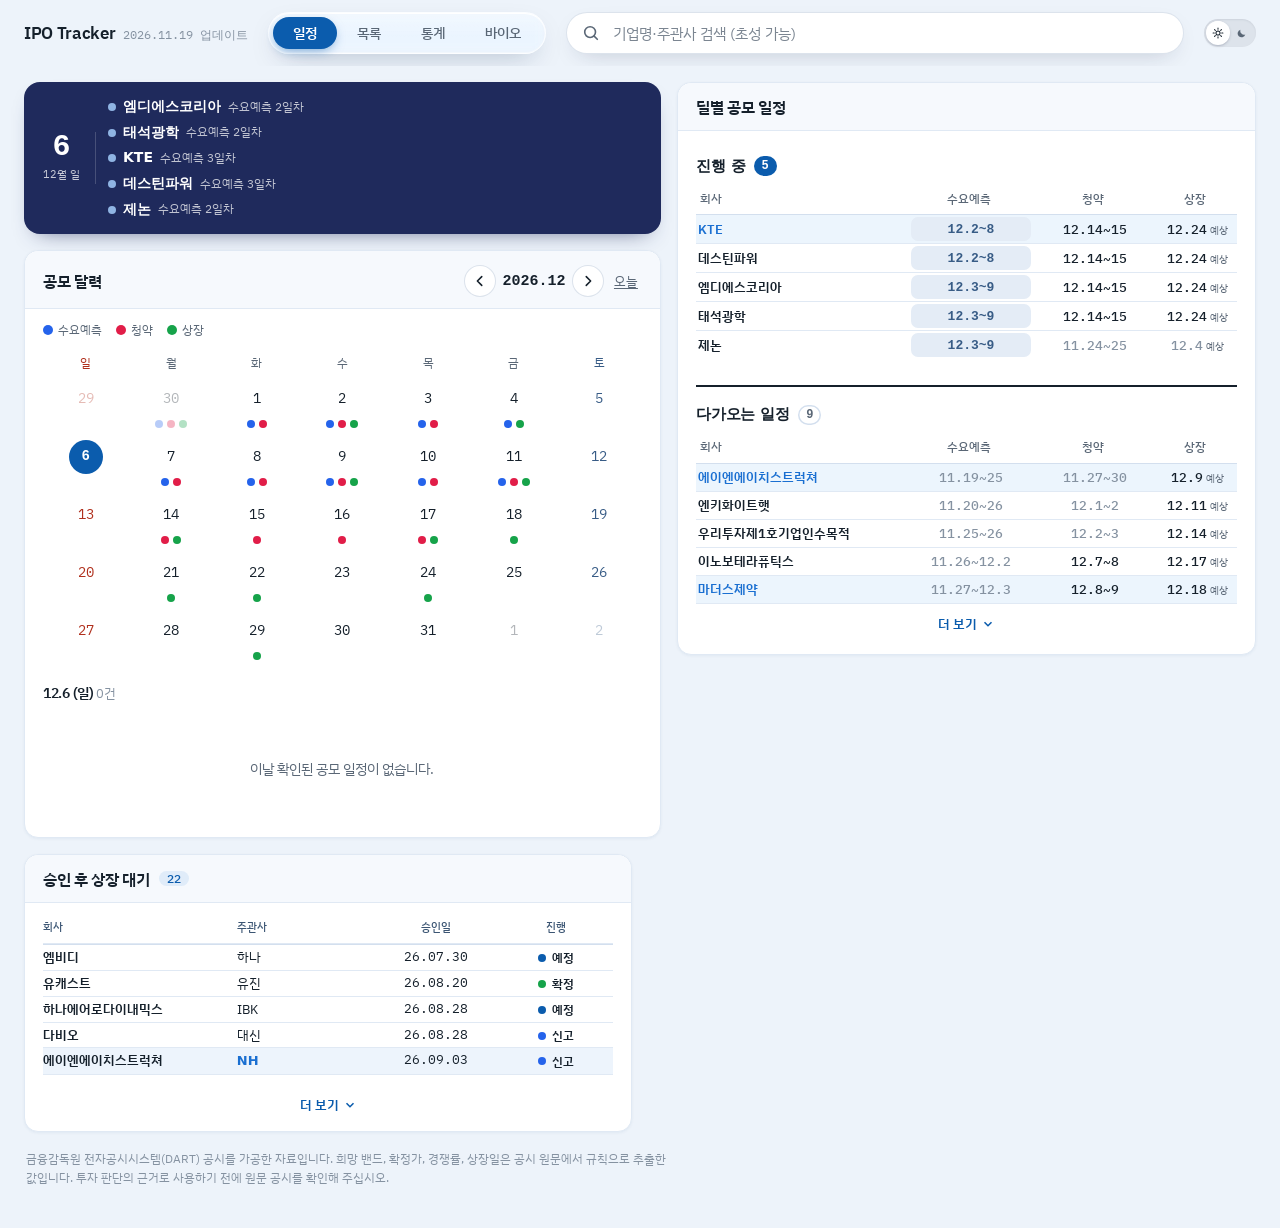
==== commit dc69eefc: "앱 아이콘을 IPO TRACKER 2단 글자 디자인으로 변경(시안 A) Co-Authored-By: Claude Opus 5.5 <noreply@anthropic.com> Clau" ====
--- a/docs/index.html
+++ b/docs/index.html
@@ -8,8 +8,8 @@
 <meta name="theme-color" content="#EDF3FA">
 <link rel="manifest" href="manifest.webmanifest">
 <link rel="icon" href="icons/icon.svg" type="image/svg+xml">
-<link rel="icon" href="icons/icon-192-v2.png" sizes="192x192">
-<link rel="apple-touch-icon" href="icons/apple-touch-icon-v2.png">
+<link rel="icon" href="icons/icon-192-v3.png" sizes="192x192">
+<link rel="apple-touch-icon" href="icons/apple-touch-icon-v3.png">
 <link rel="preconnect" href="https://fonts.googleapis.com">
 <link rel="preconnect" href="https://fonts.gstatic.com" crossorigin>
 <link rel="stylesheet" href="https://fonts.googleapis.com/css2?family=IBM+Plex+Mono:wght@400;500&family=IBM+Plex+Sans+KR:wght@400;500;600;700&display=swap">
--- a/docs/style.css
+++ b/docs/style.css
@@ -105,7 +105,7 @@
   border: 1px solid var(--edge); box-shadow: inset 0 1px 0 var(--spec), 0 10px 30px -10px var(--glass-sh);
 }
 
-.wrap { max-width: 1280px; margin: 0 auto; padding-left: max(24px, env(safe-area-inset-left, 0px)); padding-right: max(24px, env(safe-area-inset-right, 0px)); padding-block: 0 40px; }
+.wrap { max-width: 1840px; margin: 0 auto; padding-left: max(24px, env(safe-area-inset-left, 0px)); padding-right: max(24px, env(safe-area-inset-right, 0px)); padding-block: 0 40px; }
 
 /* 상단바 */
 .top { position: sticky; top: calc(10px + env(safe-area-inset-top, 0px)); z-index: 30; margin-block: 10px 18px; border-radius: 22px; display: flex; align-items: center; gap: 8px 16px; padding: 8px 10px 8px 18px; }
@@ -263,11 +263,6 @@
 
 /* 딜 원장(표·카드) */
 .ledger { background: var(--surface); border: 1px solid var(--line2); border-radius: 14px; box-shadow: var(--sh1); min-width: 0; overflow: hidden; }
-.ledger-top { display: flex; flex-wrap: wrap; justify-content: space-between; align-items: baseline; gap: 4px 12px; padding: 12px 18px; border-bottom: 1px solid var(--line2); }
-.ledger-top h2 { font-size: 15px; display: flex; align-items: baseline; gap: 8px; }
-.ledger-top .cnt { font-family: var(--f-mono); font-size: 12px; font-weight: 500; color: var(--accent); background: var(--accent-soft); border-radius: 999px; padding: 0 8px; line-height: 20px; }
-.ledger-top .hint { font-size: 12.5px; }
-.ledger-top .hint b { font-family: var(--f-mono); font-weight: 500; color: var(--ink); }
 .scroll { overflow-x: auto; }
 table.deals { width: 100%; border-collapse: collapse; min-width: 980px; }
 .deals th { text-align: left; font-weight: 500; font-size: 11.5px; letter-spacing: .02em; color: var(--muted); padding: 0; border-bottom: 1px solid var(--line2); white-space: nowrap; }
@@ -499,7 +494,6 @@
   .ledger .scroll { display: none; }
   /* 카드는 한 장씩 떨어진 낱장으로: 원장 틀은 투명하게 두고 카드마다 면·테두리·그림자 */
   .ledger { background: transparent; border: 0; box-shadow: none; overflow: visible; }
-  .ledger-top { padding: 2px 4px 10px; border-bottom: 0; }
   .cards { display: grid; grid-template-columns: repeat(2, minmax(0, 1fr)); gap: 10px; }
   .cards .card, .cards .card:last-child { background: var(--surface); border: 1px solid var(--line2); border-radius: 14px; box-shadow: var(--sh1); padding: 12px 14px; }
   .cards .card:active { background: var(--surface2); }
@@ -509,7 +503,7 @@
 }
 
 /* 휴대폰 */
-@media (max-width: 760px) {
+@media (max-width: 719px) {
   body { font-size: 15px; padding-bottom: env(safe-area-inset-bottom, 0px); }
   .wrap { padding-left: max(16px, env(safe-area-inset-left, 0px)); padding-right: max(16px, env(safe-area-inset-right, 0px)); padding-block: 0 20px; }
   .top { position: relative; top: auto; margin-block: 8px 8px; padding: 6px 0; border: 0; background: none; box-shadow: none; -webkit-backdrop-filter: none; backdrop-filter: none; }
@@ -526,7 +520,6 @@
   .fopts { flex-wrap: wrap; row-gap: 8px; }
   .fopts .sel { flex: 1 1 auto; }
   .cards { display: flex; flex-direction: column; gap: 8px; }
-  .ledger-top { padding: 2px 4px 8px; }
   .summary { grid-template-columns: repeat(2, minmax(0, 1fr)); }
   .summary.s5 { grid-template-columns: repeat(2, minmax(0, 1fr)); }
   .summary.s5 > div:first-child { grid-column: 1 / -1; }
@@ -576,7 +569,7 @@
 
 /* ---- 크기 체계: 표시용 배지(읽기 전용)와 조작용 칩(누르는 것) 두 단계로 통일 ---- */
 :root { --badge-h: 20px; --badge-fs: 11.5px; --ctl-h: 32px; --ctl-fs: 13px; }
-@media (max-width: 760px) { :root { --ctl-h: 36px; } }
+@media (max-width: 719px) { :root { --ctl-h: 36px; } }
 /* 표시용: 상태 칩·가격 칩·시장/경로 배지 */
 .chip, .tag, .pill { box-sizing: border-box; height: var(--badge-h); line-height: calc(var(--badge-h) - 2px); font-size: var(--badge-fs); border: 1px solid transparent; vertical-align: middle; }
 .chip, .pill { font-weight: 600; }
@@ -588,7 +581,7 @@
 .seg { padding: 3px; }
 .seg button { height: calc(var(--ctl-h) - 6px); font-size: var(--ctl-fs); }
 .tgl button { height: calc(var(--ctl-h) - 6px); }
-@media (max-width: 760px) {
+@media (max-width: 719px) {
   .tgl button { height: calc(var(--ctl-h) - 6px); }
   .sfilters .seg button { font-size: var(--ctl-fs); }
 }
@@ -601,6 +594,8 @@
 .tag.b-ks, .tag.b-kq { background: transparent; box-shadow: inset 0 0 0 1px var(--line); }
 .tag.b-ks { color: var(--ink); }
 .tag.b-kq { color: var(--muted); }
+/* KQ·KS: 영문 두 글자라 한글 칩보다 작아 보이므로 글자를 키우고 폭을 '기술' 칩과 맞춤 */
+.tag.b-ks, .tag.b-kq { justify-content: center; min-width: calc(var(--badge-fs) * 2 + 13.5px); font-size: calc(var(--badge-fs) + 1px); font-weight: 600; letter-spacing: .02em; }
 .tag.b-tech { color: var(--accent); background: var(--accent-soft); }
 .tag.b-route, .tag.b-spac { color: var(--muted); background: var(--neutral-soft); box-shadow: none; }
 .terms .v.hl, .summary .v.hl { color: var(--ink); font-weight: 600; }
@@ -619,7 +614,7 @@
 .tl4 li.up b { color: var(--accent); }
 .tl4 li.wd b, .tl4 li.wd span { color: var(--muted); }
 .sheet .sub { font-family: var(--f-body); }
-@media (max-width: 760px) {
+@media (max-width: 719px) {
   /* 헤더: 제목·탭·테마 버튼 한 줄 */
   .top { margin-block: 4px 2px; padding: 8px 0; gap: 10px; }
   .brand h1 { font-size: 18px; letter-spacing: -.01em; }
@@ -635,10 +630,6 @@
   .srow { padding-top: 4px; padding-bottom: 4px; }
   .search { box-shadow: none; height: 42px; }
   .fbtn { box-shadow: none; width: 42px; height: 42px; }
-  .ledger-top { padding: 6px 2px 8px; }
-  .ledger-top h2 { font-size: 13px; font-weight: 500; color: var(--muted); }
-  .ledger-top .cnt { background: none; color: var(--ink); padding: 0; font-size: 13px; }
-  .ledger-top .hint { font-size: 12px; }
   /* 목록: 낱장 카드 대신 한 판에 구분선 */
   .cards { gap: 0; background: var(--surface); border: 1px solid var(--line2); border-radius: 16px; overflow: hidden; box-shadow: var(--sh1); }
   .cards .card, .cards .card:last-child { border: 0; border-bottom: 1px solid var(--line2); border-radius: 0; box-shadow: none; padding: 12px 16px; background: transparent; }
@@ -647,7 +638,7 @@
   .tl4 { margin-top: 10px; }
 }
 .sheet:focus { outline: none; }
-@media (min-width: 761px) { .tl4 { max-width: 620px; } }
+@media (min-width: 720px) { .tl4 { max-width: 620px; } }
 /* 공모액: 맨 아래 줄, 경쟁률과 같은 글자 크기. 오른쪽 끝에 정렬 */
 .card .r4 { flex-wrap: wrap; row-gap: 2px; }
 .card .r4 .amt { margin-left: auto; font-family: var(--f-body); font-size: inherit; color: inherit; }
@@ -686,7 +677,7 @@
 .mini.bio-deals td:nth-child(1) { white-space: nowrap; font-family: var(--f-mono); font-size: 12.5px; }
 .mini.bio-proj td.num { font-size: 12.5px; }
 .bio-cav { margin: 0; padding-left: 18px; font-size: 13px; color: var(--muted); display: grid; gap: 4px; }
-@media (max-width: 760px) {
+@media (max-width: 719px) {
   .mini.bio-t .hide-m { display: none; }
   .bio-pair { gap: 4px; }
   .mini.bio-fail td:last-child { min-width: 200px; }
@@ -714,7 +705,7 @@
 .bcard .b3 b.z { color: var(--faint); }
 .bcard .b4 { margin-top: 6px; font-size: 12.5px; line-height: 1.5; color: var(--muted); display: -webkit-box; -webkit-line-clamp: 3; -webkit-box-orient: vertical; overflow: hidden; }
 .tag.b-rej { color: var(--pos-over); background: transparent; box-shadow: inset 0 0 0 1px currentColor; }
-@media (max-width: 760px) {
+@media (max-width: 719px) {
   .bio-list .bio-box, .bio-boxw > .scroll { display: none; }
   .bcards { display: block; }
   .bio-q { max-width: none; }
@@ -758,7 +749,7 @@
 .lo-n { color: var(--muted); margin-left: 1px; }
 .lo-n.z { color: var(--faint); }
 .bcard .b3 b .lo-n { font-weight: 400; }
-@media (max-width: 760px) {
+@media (max-width: 719px) {
   .bio-srow { position: static; margin: 0; padding: 0; max-width: none; }
 }
 .mini.bio-fail td:nth-child(-n+6), .mini.bio-fail th { white-space: nowrap; }
@@ -781,7 +772,7 @@
 .mini.btbl .stg.s0, .mini.btbl .stg.s1 { background: var(--accent); color: var(--accent-ink); }
 .mini.btbl .stg.s2, .mini.btbl .stg.s3 { background: var(--accent-soft); color: var(--accent); }
 .show-m { display: none !important; }
-@media (max-width: 760px) {
+@media (max-width: 719px) {
   .mini.btbl .hide-m { display: none; }
   .show-m { display: block !important; }
   .mini.btbl { font-size: 12.5px; }
@@ -791,18 +782,18 @@
 .bio-hd { margin: 22px 0 2px; padding: 12px 0 0; border-top: 2px solid var(--ink); font-size: 15px; font-weight: 700; display: flex; flex-wrap: wrap; align-items: baseline; gap: 4px 10px; }
 .bio-hd span { font-size: 12px; font-weight: 500; color: var(--muted); }
 .terms.t6 { grid-template-columns: repeat(3, minmax(0, 1fr)); }
-@media (max-width: 760px) { .terms.t6 { grid-template-columns: repeat(2, minmax(0, 1fr)); } }
+@media (max-width: 719px) { .terms.t6 { grid-template-columns: repeat(2, minmax(0, 1fr)); } }
 /* 상세 핵심 수치: 같은 크기로 통일, 숫자와 단위가 줄바꿈되지 않게 */
 .terms .v { font-size: 16px; white-space: nowrap; overflow-wrap: normal; }
 .terms .v.txt { font-family: var(--f-body); font-weight: 600; white-space: normal; overflow-wrap: anywhere; }
 .terms .v .pill { font-size: 11.5px; }
 .terms .s { line-height: 1.4; }
-@media (max-width: 760px) { .terms .v { font-size: 15px; } .terms > div { padding: 10px 12px; } }
+@media (max-width: 719px) { .terms .v { font-size: 15px; } .terms > div { padding: 10px 12px; } }
 @media (max-width: 370px) { .terms .v { font-size: 13.5px; } .terms > div { padding: 10px 10px; } }
 /* 확정 공모가: 위치 칩을 값 오른쪽에 */
 .terms .v .pill { margin-left: 6px; vertical-align: 2px; font-family: var(--f-body); }
 /* 휴대폰 상세 시트: 이전·다음·닫기 버튼 없이 손잡이를 끌어 닫기, 칩은 이름 아래 한 줄 */
-@media (max-width: 760px) {
+@media (max-width: 719px) {
   .sheet .sh-acts { display: none; }
   .sheet-head { touch-action: none; cursor: grab; padding-top: 26px; }
   .sheet-head::before { top: 9px; width: 48px; height: 5px; margin-left: -24px; }
@@ -815,7 +806,7 @@
 /* 알림 토스트(뒤로 가기 종료 안내 등) */
 .toast { position: fixed; left: 50%; bottom: calc(28px + env(safe-area-inset-bottom, 0px)); transform: translate(-50%, 12px); z-index: 90; background: rgba(21, 32, 43, .92); color: #fff; font-size: 13px; padding: 9px 16px; border-radius: 999px; opacity: 0; pointer-events: none; transition: opacity .2s, transform .2s; white-space: nowrap; }
 .toast.on { opacity: 1; transform: translate(-50%, 0); }
-@media (max-width: 760px) { .tgl button { height: 42px; } }
+@media (max-width: 719px) { .tgl button { height: 42px; } }
 /* 검색창·필터 버튼: 같은 리퀴드 글래스(반투명 35%, 뒤 내용 흐림) */
 :root { --sk: 35%; }
 .search, .fbtn {
@@ -827,10 +818,10 @@
 .fbtn.on { color: var(--accent); background-color: color-mix(in srgb, var(--accent-soft) 70%, transparent); border-color: color-mix(in srgb, var(--accent) 45%, transparent); }
 .fbtn.open { border-color: var(--accent); }
 .search:focus { border-color: var(--accent); box-shadow: inset 0 1px 0 var(--spec), 0 0 0 3px var(--accent-soft), 0 8px 24px -12px var(--glass-sh); }
-@media (max-width: 760px) { .search, .fbtn { box-shadow: inset 0 1px 0 var(--spec), 0 8px 24px -12px var(--glass-sh); } }
+@media (max-width: 719px) { .search, .fbtn { box-shadow: inset 0 1px 0 var(--spec), 0 8px 24px -12px var(--glass-sh); } }
 @media (prefers-reduced-transparency: reduce) { :root { --sk: 97%; } }
 /* 휴대폰 테마 버튼: 옆 화면 탭 캡슐과 같은 높이(36px) */
-@media (max-width: 760px) {
+@media (max-width: 719px) {
   .tgl button, .tgl button:not([aria-pressed="true"]) { width: 36px; height: 36px; }
   .tgl button svg { width: 16px; height: 16px; }
 }
@@ -844,7 +835,7 @@
 .sbox .fbtn .fb-n { top: 1px; right: -1px; }
 .sbox:has(.fbtn.on) .search { border-color: color-mix(in srgb, var(--accent) 55%, transparent); }
 .sbox .sclear { right: 44px; }
-@media (max-width: 760px) { .sbox .fbtn { width: 36px; height: 36px; box-shadow: none; } }
+@media (max-width: 719px) { .sbox .fbtn { width: 36px; height: 36px; box-shadow: none; } }
 /* 기준 주관사(NH투자증권) 참여 표시 */
 .tag.b-focus { color: #fff; background: #1a6fd1; box-shadow: none; font-weight: 600; }
 :root[data-theme="dark"] .tag.b-focus { background: #3b8cf0; color: #0b1520; }
@@ -854,7 +845,7 @@
 .stack { display: grid; gap: inherit; }
 .stack > .panels { margin: 0; }
 .mini.sect td:first-child { white-space: nowrap; font-weight: 500; }
-@media (max-width: 760px) { .mini.sect .bar-cell { display: none; } .mini.sect th, .mini.sect td { font-size: 12px; } }
+@media (max-width: 719px) { .mini.sect .bar-cell { display: none; } .mini.sect th, .mini.sect td { font-size: 12px; } }
 
 /* 일정: 공모 일정·최근 공시·예심 현황 */
 .cal .wk + .wk { margin-top: 6px; }
@@ -883,17 +874,25 @@
 .ek.k-bad { background: var(--bad-soft); color: var(--bad); }
 .feedl { list-style: none; margin: 0; padding: 0; }
 .feedl li + li { border-top: 1px solid var(--line2); border-radius: 0; }
-.ev.focus .nm, .feedl li.focus .nm { color: #1a6fd1; }
+.feedl li.focus .nm { color: #1a6fd1; }
 .mini.rv td a.nm { color: inherit; font-weight: 600; text-decoration: none; }
 .mini.rv td a.nm:hover { text-decoration: underline; }
 .mini.rv td .nm { font-weight: 600; }
 .mini.rv td.warn { color: var(--bad); font-weight: 600; }
 .mini.rv tr.focus td { background: color-mix(in srgb, #1a6fd1 8%, transparent); }
 .focus-t { color: #1a6fd1; font-weight: 700; }
+:root[data-theme="dark"] .focus-t { color: #5aa2f5; }
+@media (prefers-color-scheme: dark) { :root:not([data-theme="light"]) .focus-t { color: #5aa2f5; } }
+/* NH 참여 딜: 칩 대신 옅은 하늘색 바탕 */
+.cards .card.focus, .deals tbody tr.focus td, .ev.focus, .cdl .it.focus, .dtable .xr.focus { background: color-mix(in srgb, #2b8ce6 9%, var(--surface)); }
 .mini.rv.q .bar-cell { width: 34%; padding-left: 14px; }
 .cal-page .panel .pbody .scroll { max-height: 520px; overflow: auto; }
+.cal-page .panel .pbody.wgrp .scroll { max-height: none; overflow: visible; }   /* 표 안 스크롤 없음: 더 보기로 펼침 */
+.wgrp tr.rest { display: none; }
+.wgrp.open tr.rest { display: table-row; }
+.wgrp > .more .rvm { padding: 10px 0 2px; font-size: 13px; font-weight: 600; }
 .cal .pbody, .feed .pbody { max-height: 640px; overflow: auto; }
-@media (max-width: 760px) {
+@media (max-width: 719px) {
   .ev, .feedl li { grid-template-columns: 72px 58px minmax(0, 1fr); padding: 7px 4px; }
   .ev .ed, .feedl .ed { font-size: 11.5px; }
   .ev .eu, .feedl .eu { white-space: normal; }
@@ -914,7 +913,7 @@
 
 /* 상단: 제목·테마 스위치 한 줄, 그 아래 화면 탭(검색창과 같은 높이·유리 재질) */
 :root { --nav-h: 46px; }
-@media (max-width: 760px) { :root { --nav-h: 42px; } }
+@media (max-width: 719px) { :root { --nav-h: 42px; } }
 header.top { position: relative; top: auto; display: grid; grid-template-columns: minmax(0, 1fr) auto; grid-template-areas: "brand acts" "tabs tabs";
   gap: 12px 12px; align-items: center; margin-block: 14px 12px; padding: 0; border: 0; border-radius: 0; background: none; box-shadow: none; -webkit-backdrop-filter: none; backdrop-filter: none; }
 header.top .brand { grid-area: brand; }
@@ -927,7 +926,7 @@
 header.top nav.tabs .tab { height: 100%; justify-content: center; padding: 0 8px; font-size: 14px; }
 .pager { display: none !important; }
 .sfilters { top: calc(10px + env(safe-area-inset-top, 0px)); }
-@media (max-width: 760px) {
+@media (max-width: 719px) {
   header.top { margin-block: 8px 8px; gap: 10px; }
   header.top nav.tabs .tab { font-size: 13.5px; }
 }
@@ -943,7 +942,7 @@
 header.top .tgl button[aria-pressed="true"] { color: var(--ink); }
 header.top .tgl button svg { width: 17px; height: 17px; }
 header.top .tgl .tl { display: none; }
-@media (max-width: 760px) {
+@media (max-width: 719px) {
   header.top .tgl button, header.top .tgl button:not([aria-pressed="true"]), header.top .tgl button[aria-pressed="true"] { width: 34px; height: 34px; }
 }
 header.top nav.tabs .ind { will-change: transform; transition: transform .5s var(--spring), opacity .2s; }
@@ -958,7 +957,7 @@
 /* 제목 옆 업데이트 기준일 */
 header.top .brand { flex-direction: row; align-items: baseline; gap: 8px; min-width: 0; }
 header.top .brand .upd { font-size: 12px; color: var(--faint); font-family: var(--f-mono); white-space: nowrap; }
-@media (max-width: 760px) { header.top .brand .upd { font-size: 11.5px; } }
+@media (max-width: 719px) { header.top .brand .upd { font-size: 11.5px; } }
 
 /* 일정 행(접어 쓰기): 날짜 | 종류·회사·배지 / 주관사·가격 */
 .ev, .cdl .ev { display: grid; grid-template-columns: 62px minmax(0, 1fr); grid-template-areas: "d m" "d u"; gap: 3px 10px; align-items: start; padding: 9px 8px; }
@@ -967,7 +966,7 @@
 .ev .em .nm { font-weight: 600; white-space: normal; overflow-wrap: anywhere; }
 .ev .em .ek { font-size: 11.5px; font-weight: 600; padding: 2px 7px; border-radius: 6px; white-space: nowrap; }
 .ev .eu { grid-area: u; font-size: 12px; color: var(--muted); white-space: normal; overflow: visible; }
-@media (max-width: 760px) { .ev, .cdl .ev { grid-template-columns: 54px minmax(0, 1fr); padding: 9px 2px; } .cal .pbody { max-height: none; } }
+@media (max-width: 719px) { .ev, .cdl .ev { grid-template-columns: 54px minmax(0, 1fr); padding: 9px 2px; } .cal .pbody { max-height: none; } }
 
 /* 공모 달력 */
 .calm .cnav { display: flex; align-items: center; gap: 6px; }
@@ -997,7 +996,7 @@
 .cday { margin: 6px 0 0; font-size: 14px; }
 .cday .dim { font-weight: 400; font-size: 12.5px; }
 .cdl .ev + .ev { border-top: 1px solid var(--line2); border-radius: 0; }
-@media (max-width: 760px) {
+@media (max-width: 719px) {
   .cgrid { gap: 3px; }
   .cd { min-height: 50px; padding: 4px 0 5px; align-items: center; border-radius: 9px; }
   .cchips { display: none; }
@@ -1016,7 +1015,7 @@
 .cd .cb s { text-decoration: none; font-size: 11px; font-weight: 600; padding: 1px 6px; border-radius: 5px; line-height: 1.45; white-space: nowrap; }
 .cd .cb s .sh { display: none; }
 .cd.has { background: var(--surface); }
-@media (max-width: 760px) {
+@media (max-width: 719px) {
   .cd { min-height: 58px; padding: 4px 1px 4px; gap: 2px; }
   .cd .cb { align-items: center; gap: 1px; }
   .cd .cb s { font-size: 9.5px; padding: 0 3px; line-height: 13px; border-radius: 4px; }
@@ -1035,7 +1034,6 @@
 .cdl .it .nm { font-weight: 600; overflow-wrap: anywhere; }
 .cdl .it .r { margin-left: auto; font-size: 12px; color: var(--muted); white-space: nowrap; }
 .cdl .it .u { width: 100%; font-size: 12px; color: var(--muted); }
-.cdl .it.focus .nm { color: #1a6fd1; }
 .cdl .it:hover { background: var(--surface2); }
 /* 등급 행 → 회사 시트 */
 .grades tr.go { cursor: pointer; }
@@ -1053,46 +1051,50 @@
 .glist .gi .r1 b { font-size: 15px; font-weight: 600; }
 .glist .gi .r1 small { font-size: 12px; color: var(--muted); }
 .glist .gi .r2 { display: flex; align-items: center; flex-wrap: wrap; gap: 4px 12px; margin-top: 3px; font-size: 12.5px; color: var(--muted); }
-@media (min-width: 761px) {
+@media (min-width: 720px) {
   .glist .dd-panel { left: 50%; right: auto; bottom: auto; top: 10vh; width: min(520px, calc(100vw - 48px)); max-height: 78vh; transform: translateX(-50%); border-radius: 20px; border-width: 1px; animation: fadein .2s; padding-bottom: 12px; }
   .glist .dd-top .grab { display: none; }
   .glist.closing .dd-panel { transform: translateX(-50%); opacity: 0; transition: opacity .18s; }
 }
 /* 오늘의 공모 브리핑(B): 그라데이션 카드 두 줄 */
-.brief { border-radius: 16px; padding: 12px 16px 13px; color: #fff; background: linear-gradient(120deg, #33408F, #5a4fc4 58%, #B83A6B); box-shadow: 0 10px 22px -12px rgba(51, 64, 143, .65); }
-.brief .t { display: flex; align-items: baseline; flex-wrap: wrap; gap: 2px 8px; font-size: 12px; opacity: .88; }
-.brief .t b { font-size: 13px; font-weight: 600; opacity: 1; }
-.brief .l { margin-top: 3px; font-size: 14.5px; line-height: 1.55; }
-.brief .l a { color: #fff; font-weight: 700; text-decoration: none; }
-.brief .l a:hover { text-decoration: underline; }
-.brief .o { opacity: .6; margin: 0 2px; }
-.brief .bev { white-space: nowrap; }
-:root[data-theme="dark"] .brief { background: linear-gradient(120deg, #2b357a, #4a40a8 58%, #94305a); }
-@media (prefers-color-scheme: dark) { :root:not([data-theme="light"]) .brief { background: linear-gradient(120deg, #2b357a, #4a40a8 58%, #94305a); } }
+.brief { display: grid; grid-template-columns: 58px minmax(0, 1fr); gap: 12px; align-items: center; border-radius: 16px; padding: 12px 14px; color: #fff; background: #1f2a5c; box-shadow: 0 10px 22px -14px rgba(31, 42, 92, .8); }
+.brief .dt { text-align: center; border-right: 1px solid rgba(255, 255, 255, .18); padding-right: 10px; }
+.brief .dt b { display: block; font-size: 30px; font-weight: 800; line-height: 1; }
+.brief .dt span { font-size: 11px; opacity: .75; }
+.brief .bd { min-width: 0; }
+.brief .ln { display: flex; align-items: center; gap: 7px; font-size: 14px; padding: 2px 0; }
+.brief .ln i { width: 8px; height: 8px; border-radius: 50%; flex: none; }
+.brief .ln i.k-3 { background: #6FD39C; } .brief .ln i.k-1 { background: #EE86AC; } .brief .ln i.k-0 { background: #8FB4E3; }
+.brief a { color: #fff; font-weight: 700; text-decoration: none; overflow: hidden; text-overflow: ellipsis; white-space: nowrap; }
+.brief a:hover { text-decoration: underline; }
+.brief .kk { flex: none; font-size: 12px; opacity: .72; }
+.brief .emp { font-size: 14px; font-weight: 600; }
+.brief .nx { font-size: 12px; opacity: .75; margin-top: 2px; } .brief .nx a { font-weight: 600; }
 /* 딜별 일정표: 회사당 한 줄, 진행 중 단계는 달력과 같은 색 */
 .dtable .dsec { display: flex; align-items: center; gap: 8px; margin: 12px 0 6px; font-size: 15px; font-weight: 700; color: var(--ink); letter-spacing: -.01em; }
 .dtable .dcnt { font-size: 12px; font-weight: 600; line-height: 20px; padding: 0 8px; border-radius: 999px; }
 .dtable .dgrp.now .dcnt { background: var(--accent); color: var(--accent-ink); }
 .dtable .dgrp.nx .dcnt { color: var(--muted); box-shadow: inset 0 0 0 1.5px var(--line); }
 .dtable .dgrp.now + .dgrp.nx { border-top: 2px solid var(--ink); margin-top: 16px; padding-top: 4px; }
-.dtable .dgrp .bh { background: var(--surface2); border-radius: 8px; }
+.dtable .dgrp .bh { color: var(--muted); font-weight: 500; border-bottom: 1px solid var(--line); }
+.dtable .bh + .xr { border-top: 0; }
 .dtable .k-0 { --c: var(--info); --cs: var(--info-soft); } .dtable .k-1 { --c: var(--eosin); --cs: var(--eosin-soft); } .dtable .k-3 { --c: var(--good); --cs: var(--good-soft); }
 .dtable .bh, .dtable .xr { display: grid; grid-template-columns: minmax(0, 1fr) 78px 70px 72px; gap: 6px; align-items: center; }
 .dtable .bh { font-size: 12px; font-weight: 600; color: var(--ink); padding: 6px 4px; } .dtable .bh span:not(:first-child) { text-align: center; }
-.dtable .xr { padding: 8px 2px; border-top: 1px solid var(--line2); text-decoration: none; color: inherit; }
+.dtable .xr { padding: 2px 2px; border-top: 1px solid var(--line2); text-decoration: none; color: inherit; }
 .dtable .xr:hover { background: var(--surface2); }
 .dtable .c0 { min-width: 0; }
-.dtable .c0 .nm { display: block; font-weight: 600; font-size: 14px; overflow: hidden; text-overflow: ellipsis; white-space: nowrap; }
+.dtable .c0 .nm { display: block; font-weight: 600; font-size: 13px; line-height: 1.3; overflow: hidden; text-overflow: ellipsis; white-space: nowrap; }
 .dtable .xr.focus .nm { color: #1a6fd1; }
-.dtable .c0 .sb { display: block; margin-top: 1px; font-size: 11.5px; color: var(--muted); white-space: nowrap; overflow: hidden; text-overflow: ellipsis; }
-.dtable .cc { text-align: center; border-radius: 7px; padding: 4px 2px; line-height: 1.15; }
-.dtable .cc b { font-size: 11.5px; font-weight: 500; white-space: nowrap; }
+.dtable .c0 .sb { display: block; margin-top: 1px; font-size: 11px; color: var(--muted); white-space: nowrap; overflow: hidden; text-overflow: ellipsis; }
+.dtable .cc { text-align: center; border-radius: 7px; padding: 3px 2px; line-height: 1.15; }
+.dtable .cc b { font-size: 13px; font-weight: 500; white-space: nowrap; }   /* 승인 후 상장 대기 표와 같은 크기(PC 13px, 휴대폰 12px) */
+@media (max-width: 719px) { .dtable .c0 .nm, .dtable .cc b { font-size: 12px; } }
 .dtable .cc small { display: inline; margin-left: 3px; font-size: 10px; color: var(--muted); white-space: nowrap; }
 .dtable .cc.done, .dtable .cc.na { color: var(--faint); }
 .dtable .cc.on { background: var(--cs); color: var(--c); } .dtable .cc.on b { font-weight: 700; }
-@media (min-width: 761px) {
+@media (min-width: 720px) {
   .dtable .bh, .dtable .xr { grid-template-columns: minmax(0, 340px) 120px 104px 76px; gap: 12px; justify-content: start; }
-  .dtable .cc b { font-size: 12.5px; }
 }
 .cgrid > .cd { align-self: stretch; height: auto; justify-content: flex-start; }
 .cd .dn { flex: none; }
@@ -1110,7 +1112,7 @@
 header.top .tgl::before { top: 2px; bottom: 2px; left: 2px; width: calc(50% - 2px); }
 header.top .tgl button, header.top .tgl button:not([aria-pressed="true"]), header.top .tgl button[aria-pressed="true"] { width: 24px; height: 24px; }
 header.top .tgl button svg { width: 12px; height: 12px; }
-@media (max-width: 760px) {
+@media (max-width: 719px) {
   header.top .tgl button, header.top .tgl button:not([aria-pressed="true"]), header.top .tgl button[aria-pressed="true"] { width: 24px; height: 24px; }
 }
 /* 공모 달력 M1: 테두리 없는 숫자 + 종류별 색 점, 선택일은 남색 원 */
@@ -1131,7 +1133,7 @@
 .cd.m1 .mdots i.k-2, .cal-lg i.k-2 { background: var(--neutral); }
 .cd.m1 .mdots i.k-3, .cal-lg i.k-3 { background: var(--good); }
 .calm .cal-lg { margin-bottom: 2px; }
-@media (min-width: 761px) { .cd.m1 .dn { width: 34px; height: 34px; font-size: 14px; } .cd.m1 .mdots { gap: 4px; height: 6px; } .cd.m1 .mdots i { width: 6px; height: 6px; } }
+@media (min-width: 720px) { .cd.m1 .dn { width: 34px; height: 34px; font-size: 14px; } .cd.m1 .mdots { gap: 4px; height: 6px; } .cd.m1 .mdots i { width: 6px; height: 6px; } }
 /* 달력 점 V4: 납입 제외, 수요예측 파랑·청약 빨강·상장 초록, 8px */
 :root { --cal-k0: #2563EB; --cal-k1: #E11D48; --cal-k3: #16A34A; }
 @media (prefers-color-scheme: dark) { :root:not([data-theme="light"]) { --cal-k0: #60A5FA; --cal-k1: #FB7185; --cal-k3: #4ADE80; } }
@@ -1141,7 +1143,7 @@
 .cd.m1 .mdots i.k-0, .cal-lg i.k-0 { background: var(--cal-k0); }
 .cd.m1 .mdots i.k-1, .cal-lg i.k-1 { background: var(--cal-k1); }
 .cd.m1 .mdots i.k-3, .cal-lg i.k-3 { background: var(--cal-k3); }
-@media (min-width: 761px) { .cd.m1 .mdots { gap: 4px; height: 8px; } .cd.m1 .mdots i { width: 8px; height: 8px; } }
+@media (min-width: 720px) { .cd.m1 .mdots { gap: 4px; height: 8px; } .cd.m1 .mdots i { width: 8px; height: 8px; } }
 .lq { font-style: normal; font-size: 10px; font-weight: 600; padding: 0 4px; border-radius: 4px; margin-left: 3px; background: var(--warn-soft); color: var(--warn); vertical-align: 1px; }
 /* 어느 화면에서나 검색(G1) */
 .gsr { position: relative; z-index: 35; }
@@ -1165,7 +1167,7 @@
 
 /* 상단 고정(P5): 제목줄은 올라가고 탭+검색창이 위에 붙음. 아래로 내리면 탭은 숨고 검색창만, 올리면 탭이 다시 내려옴 */
 :root { --gut: max(24px, env(safe-area-inset-left, 0px)); --stk-bg: color-mix(in srgb, var(--bg) 92%, transparent); --stk-ease: cubic-bezier(.2, .7, .2, 1); }
-@media (max-width: 760px) { :root { --gut: max(16px, env(safe-area-inset-left, 0px)); } }
+@media (max-width: 719px) { :root { --gut: max(16px, env(safe-area-inset-left, 0px)); } }
 header.top { position: sticky; top: calc(env(safe-area-inset-top, 0px) - var(--navoff, 40px)); z-index: 30; margin-inline: calc(-1 * var(--gut)); margin-bottom: 4px; padding: 0 var(--gut) 6px;
   background: var(--stk-bg); -webkit-backdrop-filter: blur(16px) saturate(1.6); backdrop-filter: blur(16px) saturate(1.6); transition: transform .28s var(--stk-ease); }
 #app .srow { position: sticky; top: calc(env(safe-area-inset-top, 0px) + var(--dock, 56px)); z-index: 29; margin-inline: calc(-1 * var(--gut)); padding: 6px var(--gut) 8px;
@@ -1179,15 +1181,21 @@
 .mini.rv.wait { table-layout: fixed; }
 .mini.rv.wait col.w-n { width: 40%; } .mini.rv.wait col.w-u { width: 17%; } .mini.rv.wait col.w-d { width: 23%; } .mini.rv.wait col.w-s { width: 20%; }
 .mini.rv.wait td:first-child { min-width: 0; }
-.mini.rv.wait td, .mini.rv.wait th { word-break: keep-all; overflow-wrap: anywhere; }
+.mini.rv.wait td, .mini.rv.wait th { white-space: nowrap; overflow: hidden; text-overflow: ellipsis; }   /* 한 줄: 넘치면 말줄임 */
 .mini.rv.wait td.num, .mini.rv.wait td:last-child { white-space: nowrap; }
+.mini.rv.wait td { padding-top: 4px; padding-bottom: 4px; line-height: 1.3; }   /* 촘촘한 행(시안 C) */
+@media (max-width: 719px) {   /* 휴대폰: 주관사·승인일·진행은 고정 폭, 남는 폭을 회사명에 */
+  .mini.rv.wait col.w-n { width: auto; } .mini.rv.wait col.w-u { width: 70px; } .mini.rv.wait col.w-d { width: 72px; } .mini.rv.wait col.w-s { width: 48px; }
+  .mini.rv.wait td.num, .mini.rv.wait th.num { padding-left: 6px; padding-right: 6px; }
+  .mini.rv.wait td:last-child, .mini.rv.wait th:last-child { padding-left: 8px; padding-right: 0; }
+}
 .sdot { display: inline-flex; align-items: center; gap: 6px; font-size: 12px; font-weight: 600; white-space: nowrap; color: var(--ink); }
 .sdot i { flex: none; width: 8px; height: 8px; border-radius: 99px; background: var(--faint); }
 .sdot.s-filed i { background: #2563EB; } .sdot.s-fixed i { background: #16A34A; } .sdot.s-done i { background: var(--accent); }
 .sdot.s-off { color: var(--muted); font-weight: 500; }
 :root[data-theme="dark"] .sdot.s-filed i { background: #60A5FA; } :root[data-theme="dark"] .sdot.s-fixed i { background: #4ADE80; }
 @media (prefers-color-scheme: dark) { :root:not([data-theme="light"]) .sdot.s-filed i { background: #60A5FA; } :root:not([data-theme="light"]) .sdot.s-fixed i { background: #4ADE80; } }
-@media (min-width: 761px) { .mini.rv.wait col.w-n { width: 34%; } .mini.rv.wait col.w-u { width: 24%; } .mini.rv.wait col.w-d { width: 22%; } }
+@media (min-width: 720px) { .mini.rv.wait col.w-n { width: 34%; } .mini.rv.wait col.w-u { width: 24%; } .mini.rv.wait col.w-d { width: 22%; } }
 
 /* 목록 상자 머리행 고정(L3): 상자 안에서 스크롤해도 머리행이 붙어 있고, 내려가면 아래에 옅은 그림자 */
 .cal-page .panel .pbody .scroll thead th, .cal .pbody thead th, .feed .pbody thead th, .bio-box thead th, .bio-boxw > .scroll thead th {
@@ -1224,7 +1232,7 @@
   --accent: #6CB0F5; --accent-ink: #0B1520; --accent-soft: #16304D; --track: rgba(108, 176, 245, .08); --edge: rgba(0, 0, 0, .5);
   --g1: rgba(60, 130, 210, .18); --head: #172536; --head-ink: #9FB9D6; --solid: #142030; --thumb: #24364C;
 }
-.panel > header, .ledger-top { background: var(--head); border-radius: 14px 14px 0 0; }
+.panel > header { background: var(--head); border-radius: 14px 14px 0 0; }
 .mini thead th, .cal-page .panel .pbody .scroll thead th, .bio-box thead th, .bio-boxw > .scroll thead th { background: var(--surface); color: var(--head-ink); }
 header.top nav.tabs, .search { background-image: none; background-color: var(--solid); }
 
@@ -1249,7 +1257,7 @@
 .lk-sum { margin: 10px 0 4px; }
 .lk-sum-hd { font-size: 12px; font-weight: 600; color: var(--muted); margin: 0 2px 6px; letter-spacing: .02em; }
 .terms.t3 { grid-template-columns: repeat(3, minmax(0, 1fr)); }
-@media (max-width: 760px) { .lk-a .terms.t3 { grid-template-columns: repeat(3, minmax(0, 1fr)); } .lk-a .terms .s { font-size: 11px; } }
+@media (max-width: 719px) { .lk-a .terms.t3 { grid-template-columns: repeat(3, minmax(0, 1fr)); } .lk-a .terms .s { font-size: 11px; } }
 .lk-est { text-decoration: underline dotted; text-underline-offset: 3px; }
 .lk-per { display: flex; flex-direction: column; line-height: 1.3; white-space: nowrap; }
 .lk-per small { font: 11.5px var(--f-mono); color: var(--muted); }
@@ -1300,7 +1308,7 @@
 .tl4 li.est b { text-decoration: underline dotted; text-underline-offset: 3px; }
 :root[data-theme="dark"] .ps-hd b { color: color-mix(in srgb, var(--pt) 55%, #fff); }
 @media (prefers-color-scheme: dark) { :root:not([data-theme="light"]) .ps-hd b { color: color-mix(in srgb, var(--pt) 55%, #fff); } }
-@media (min-width: 761px) { .ps-body { grid-template-columns: 1.3fr 1fr 1fr; } .ps-side { display: contents; } .ps-hero { padding: 14px 18px; } }
+@media (min-width: 720px) { .ps-body { grid-template-columns: 1.3fr 1fr 1fr; } .ps-side { display: contents; } .ps-hero { padding: 14px 18px; } }
 /* 공모가 확정 요약 우측 칸: 좌측과 같은 색 계열 */
 .ps .ps-body { background: color-mix(in srgb, var(--pt) 40%, var(--surface)); }
 .ps .ps-side > div { background: color-mix(in srgb, var(--pt) 18%, var(--surface)); }
@@ -1326,26 +1334,126 @@
 
 /* 예심 단계 묶음 표(목록 위): 승인·심사 중 구역, 한 회사 한 줄 */
 .chip.review { color: var(--muted); background: transparent; border: 1px dashed var(--line); line-height: calc(var(--badge-h) - 2px); }
-.rvgrp { margin: 0 0 10px; border-radius: 14px; background: var(--surface2); padding: 6px 12px 8px; font-size: 13px; }
-.rvgrp summary { cursor: pointer; padding: 3px 0; color: var(--muted); font-weight: 600; }
-.rvgrp summary b { color: var(--ink); margin-left: 4px; }
-.rvgrp .rvsec { margin-top: 4px; }
-.rvgrp .rvh { font-size: 11.5px; font-weight: 600; color: var(--muted); padding: 5px 0 3px; border-top: 1px solid var(--line); }
-.rvgrp .rvh b { color: var(--ink); margin-left: 3px; } .rvgrp .rvh small { font-weight: 400; color: var(--faint); margin-left: 6px; }
+/* 예심 단계: 다른 패널과 같은 흰 카드, 목록 맨 위 */
+.rvgrp { margin: 0 0 12px; border-radius: 16px; background: var(--surface); border: 1px solid var(--line2); box-shadow: var(--sh1); overflow: hidden; font-size: 13px; }
+.rvgrp summary { list-style: none; cursor: pointer; display: flex; align-items: center; gap: 8px; padding: 12px 14px; color: var(--ink); font-size: 15px; font-weight: 600; }
+.rvgrp summary::-webkit-details-marker { display: none; }
+.rvgrp summary .cnt { font: 500 12px/20px var(--f-mono); color: var(--accent); background: var(--accent-soft); border-radius: 999px; padding: 0 8px; }
+.rvgrp .chev { width: 16px; height: 16px; margin-left: auto; fill: none; stroke: var(--muted); stroke-width: 1.8; transition: transform .2s; }
+.rvgrp[open] .chev { transform: rotate(180deg); }
+.rvgrp .rvsec { margin: 0; padding: 0 14px 6px; }
 .rvgrp ul { list-style: none; margin: 0; padding: 0; }
-.rvgrp li a { display: grid; gap: 6px; align-items: center; padding: 4px 0; border-top: 1px solid var(--line2); color: var(--ink); text-decoration: none; white-space: nowrap; line-height: 1.35; }
+.rvgrp li a { display: grid; gap: 6px; align-items: center; padding: 6px 0; border-top: 1px solid var(--line2); color: var(--ink); text-decoration: none; white-space: nowrap; line-height: 1.35; }
 .rvgrp li.review a, .rvgrp li.approved a { grid-template-columns: minmax(0, 1fr) 36px 70px minmax(0, .5fr); }
 .rvgrp li .nm { overflow: hidden; text-overflow: ellipsis; }
 .rvgrp li .uw { color: var(--muted); text-align: left; overflow: hidden; text-overflow: ellipsis; font-size: 12px; }
-.rvgrp li.more { border-top: 1px solid var(--line2); }
-.rvgrp li.more button { background: none; border: 0; padding: 4px 0 0; font: inherit; font-size: 12px; color: var(--accent); cursor: pointer; }
+.rvgrp .rvl li.rest { display: none; }
+.rvgrp .rvl.open li.rest { display: list-item; }
+.dtable .dgrp .xr.rest { display: none; }
+.dtable .dgrp.open .xr.rest { display: grid; }
+.rvm { display: flex; align-items: center; justify-content: center; gap: 4px; width: 100%; border: 0; background: none; font: inherit; cursor: pointer; color: var(--accent); }
+.rvm .o, .rvm .c { display: inline-flex; align-items: center; gap: 4px; }
+.rvm .c, .mgrp.open .rvm .o { display: none; }
+.mgrp.open .rvm .c { display: inline-flex; }
+.mchev { width: 14px; height: 14px; fill: none; stroke: currentColor; stroke-width: 1.8; flex: none; }
+.mgrp.open .rvm .c .mchev { transform: rotate(180deg); }
+.rvgrp li.more, .dtable .dgrp .more { border-top: 1px solid var(--line2); }
+.rvgrp li.more .rvm, .dtable .dgrp .more .rvm { padding: 10px 0 6px; font-size: 13px; font-weight: 600; }
+
 .rvt { font-size: 12px; text-align: right; font-family: var(--f-mono); letter-spacing: -.02em; } .rvt.over { color: #D92D20; font-weight: 600; } .rvt.ok { color: #15803D; }
 .rvb { display: block; height: 5px; border-radius: 3px; background: var(--line); overflow: hidden; }
 .rvb i { display: block; height: 100%; border-radius: 3px; background: var(--accent); }
 .rvb.over i { background: #D92D20; } .rvb.ok i { background: #16A34A; } .rvb.warn i { background: #D97706; }
 :root[data-theme="dark"] .rvt.over { color: #F87171; } :root[data-theme="dark"] .rvt.ok { color: #4ADE80; }
 @media (prefers-color-scheme: dark) { :root:not([data-theme="light"]) .rvt.over { color: #F87171; } :root:not([data-theme="light"]) .rvt.ok { color: #4ADE80; } }
-@media (min-width: 761px) {
+@media (min-width: 720px) {
   .rvgrp li.review a, .rvgrp li.approved a { grid-template-columns: minmax(0, 220px) 44px 120px minmax(0, 1fr); gap: 10px; }
 }
 
+
+
+
+.chart .vlabel.sm { font-size: 10px; letter-spacing: -.02em; }
+
+
+/* ================= PC 화면(720px 이상): 모바일을 키운 배치 대신 PC 전용 배치 =================
+   상단 한 줄(제목 · 탭 · 검색 · 테마, 스크롤해도 위에 고정), 일정 탭은 2~3단, 목록 탭은 목록과 상세를 나란히 */
+.tsrch { display: none; }
+@media (min-width: 720px) {
+  header.top { position: sticky; top: 0; z-index: 30; grid-template-columns: auto auto minmax(0, 1fr) auto; grid-template-areas: "brand tabs srch acts";
+    gap: 20px; margin-block: 0 16px; padding-block: 12px; background: var(--bg); box-shadow: 0 0 0 100vmax var(--bg); clip-path: inset(0 -100vmax); }
+  header.top .brand { flex-direction: row; align-items: baseline; }
+  header.top nav.tabs { grid-template-columns: repeat(4, auto); height: 42px; }
+  header.top nav.tabs .tab { padding: 0 20px; }
+  header.top .tsrch { display: block; grid-area: srch; min-width: 0; }
+  header.top .tsrch .srow { margin: 0; padding: 0; position: static; }
+  header.top .tsrch .search { height: 42px; }
+  .nav-up header.top, .nav-up .sfilters { transform: none; }
+  .sfilters { top: calc(var(--toph, 66px) + 8px); }
+
+  /* 일정 탭: 브리핑·달력 | 딜별 공모 일정 (아래에 심사 현황) */
+  .cal-page { display: grid; grid-template-columns: minmax(0, 1.1fr) minmax(0, 1fr); grid-template-rows: auto 1fr; gap: 16px; align-items: start; }
+  .cal-page > .srow { grid-column: 1 / -1; }
+  .cal-page > .brief { grid-column: 1; grid-row: 1; }
+  .cal-page > .calm { grid-column: 1; grid-row: 2; }
+  .cal-page > .dtable { grid-column: 2; grid-row: 1 / span 2; }
+  .cal-page > .panels { grid-column: 1 / -1; }
+
+  /* 목록 탭: 상세는 오른쪽에 고정, 목록은 그 왼쪽 */
+  html.dock #shade { display: none !important; }
+  html.dock #sheet { position: fixed; left: auto; right: max(24px, calc((100vw - 1840px) / 2 + 24px)); top: calc(var(--toph, 66px) + 4px); bottom: 16px;
+    width: clamp(460px, 40vw, 720px); max-height: none; transform: none; animation: none; z-index: 20; border-radius: 18px; border: 1px solid var(--line2); box-shadow: var(--sh1); }
+  html.dock #s-close { display: none; }
+  html.dock #app .content { margin-right: calc(clamp(460px, 40vw, 720px) + 16px); }
+  .deals tbody tr.picked td { background: var(--accent-soft); }
+  .deals tbody tr.picked td:first-child { box-shadow: inset 3px 0 0 var(--accent); }
+  .cards .card.focus.picked { background: color-mix(in srgb, #2b8ce6 9%, var(--surface)); }
+  .cards .card.picked { box-shadow: inset 0 0 0 2px var(--accent), var(--sh1); }
+}
+/* 넓은 화면(1400px 이상): 일정 탭 3단 — 브리핑·달력 | 딜별 공모 일정 | 심사 중·승인 후 대기 */
+@media (min-width: 1400px) {
+  .cal-page { grid-template-columns: minmax(0, 1fr) minmax(0, 1fr) minmax(0, .9fr); }
+  .cal-page > .panels { grid-column: 3; grid-row: 1 / span 2; grid-template-columns: minmax(0, 1fr); }
+}
+/* 상세를 옆에 띄운 목록이 표를 넣기에 좁으면(1800px 미만) 카드 목록으로 */
+@media (min-width: 720px) and (max-width: 1799px) {
+  html.dock .ledger .scroll { display: none; }
+  html.dock .ledger { background: transparent; border: 0; box-shadow: none; overflow: visible; }
+  html.dock .ledger .cards { display: grid; grid-template-columns: minmax(0, 1fr); gap: 8px; }
+  html.dock .ledger .cards .card { background: var(--surface); border: 1px solid var(--line2); border-radius: 14px; box-shadow: var(--sh1); padding: 12px 14px; }
+  html.dock .ledger .cards .card.focus { background: color-mix(in srgb, #2b8ce6 9%, var(--surface)); }
+}
+@media (min-width: 720px) and (max-width: 1799px) { html.dock .ledger .cards .card.picked { box-shadow: inset 0 0 0 2px var(--accent), var(--sh1); } }
+
+/* 통계 하위 탭(PC 전용)과 바이오 2칸 묶음(휴대폰은 묶음 없이 원래 순서) */
+.stabs { display: none; }
+.bio-cols, .bio-l, .bio-r { display: contents; }
+@media (min-width: 720px) {
+  .stat-page { display: grid; grid-template-columns: minmax(0, 1fr) minmax(0, 1fr); gap: 16px; align-items: start; }
+  .stat-page > :not(.panel):not(.stack):not(.panels) { grid-column: 1 / -1; }
+  .stat-page > .stack, .stat-page .stack > .panels, .stat-page > .panels { display: contents; }
+  .stat-page .panel.wide { grid-column: 1 / -1; }
+  .stat-page[data-st="ov"] .sg:not(.g-ov), .stat-page[data-st="fl"] .sg:not(.g-fl), .stat-page[data-st="uw"] .sg:not(.g-uw), .stat-page[data-st="sec"] .sg:not(.g-sec) { display: none; }
+  .stabs { display: flex; justify-self: start; gap: 2px; padding: 4px; border-radius: 999px; background: var(--track); }
+  .stabs button { border: 0; background: none; height: 36px; padding: 0 18px; border-radius: 999px; font-size: 14px; color: var(--muted); }
+  .stabs button[aria-selected="true"] { background: var(--thumb); color: var(--ink); font-weight: 600; box-shadow: 0 1px 3px rgba(20, 30, 60, .16), 0 1px 1px rgba(20, 30, 60, .06); }
+  .stat-page > .sfilters { justify-self: end; }
+
+  .bio-cols { display: grid; grid-template-columns: minmax(0, 1.15fr) minmax(0, 1fr); gap: 16px; align-items: start; }
+  .bio-l { display: grid; gap: 16px; grid-column: 1; grid-row: 1; min-width: 0; }
+  .bio-r { display: grid; gap: 16px; grid-column: 2; grid-row: 1; min-width: 0; }
+  .bio-r > .panels.even { grid-template-columns: minmax(0, 1fr); }
+}
+
+/* 승인 후 상장 대기: 헤더는 딜별 공모 일정 표와 같은 색·밑줄, 승인일·진행 열은 가운데(시안 A) */
+table.mini.rv.wait thead th { color: var(--muted); font-weight: 500; border-bottom: 1px solid var(--line); }
+table.mini.rv.wait th:nth-child(n+3), table.mini.rv.wait td:nth-child(n+3) { text-align: center; padding-left: 4px; padding-right: 4px; }
+
+/* 좁은 PC 창(모니터 반쪽, 배율 125% 등 720~1060px): 고정 상세 칸 폭을 줄여 목록 칸을 확보 */
+@media (min-width: 720px) and (max-width: 1060px) {
+  html.dock #sheet { width: clamp(340px, 50vw, 520px); }
+  html.dock #app .content { margin-right: calc(clamp(340px, 50vw, 520px) + 16px); }
+  html.dock #sheet .terms, html.dock #sheet .terms.t6 { grid-template-columns: repeat(2, minmax(0, 1fr)); }   /* 상세 칸이 휴대폰 폭이므로 휴대폰과 같은 2열 */
+  .cal-page .dtable .bh, .cal-page .dtable .xr { grid-template-columns: minmax(0, 1fr) 78px 70px 72px; gap: 6px; justify-content: stretch; }   /* 일정 2단의 좁은 칸: 휴대폰 열 폭 */
+  .bio-cols, .bio-l, .bio-r { display: contents; }   /* 바이오: 명단 표가 좁아지므로 한 단 */
+}
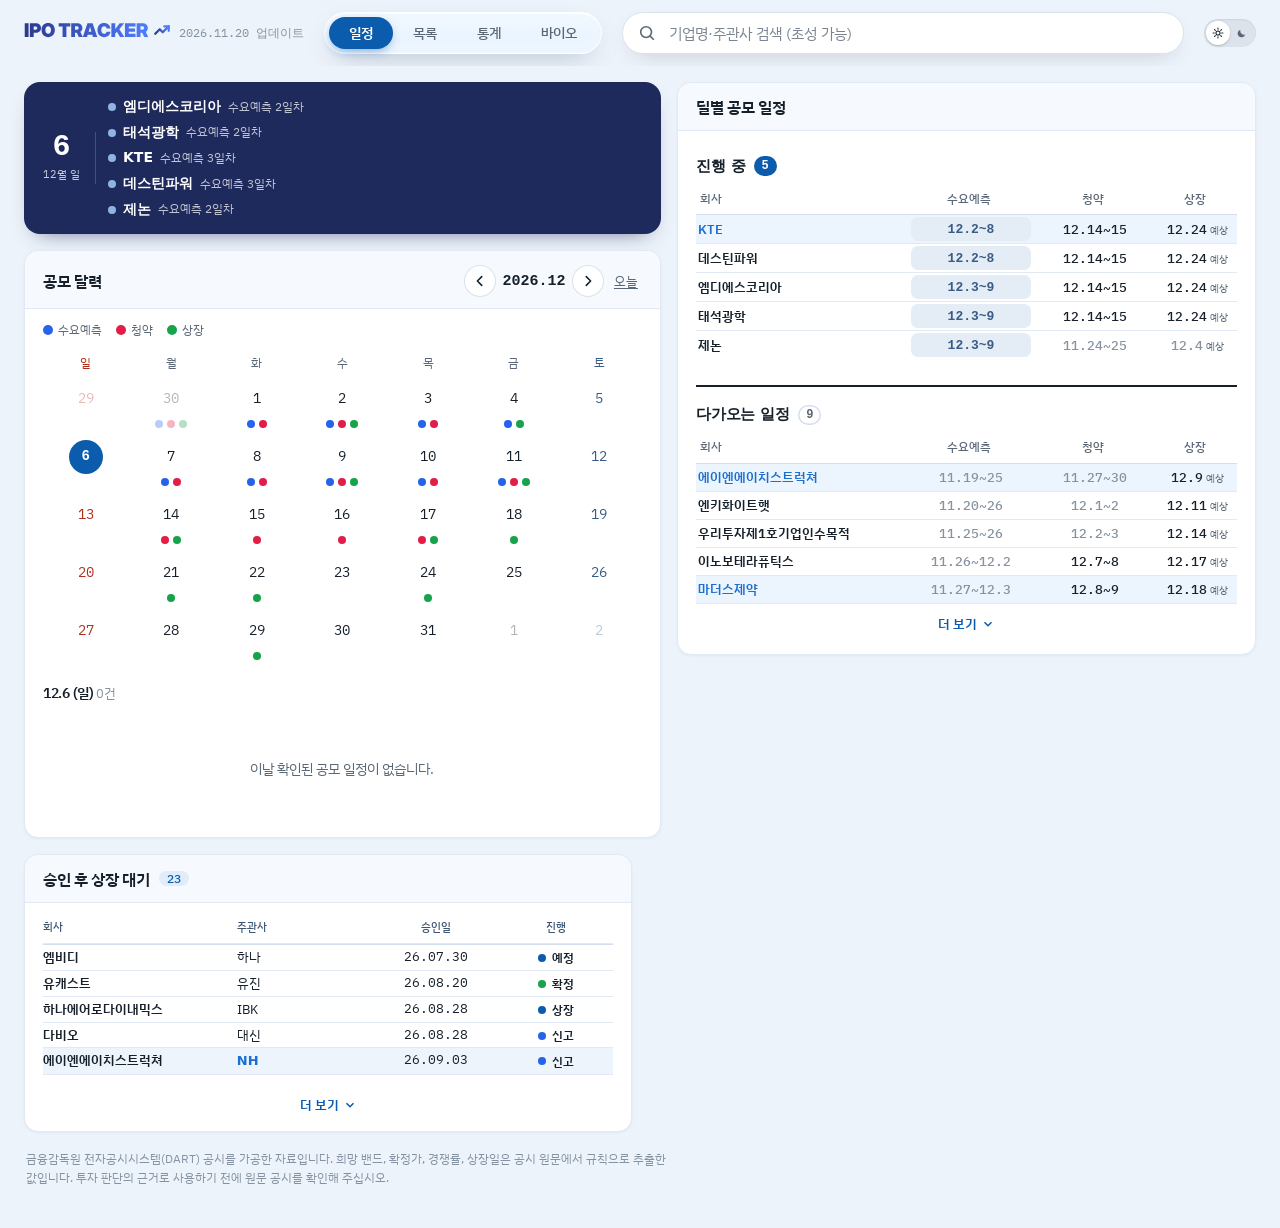
==== commit a130e6ba: "상단 제목을 그라데이션 워드마크 + 상승 화살표로 변경(시안 G) Co-Authored-By: Claude Opus 5.5 <noreply@anthropic.com> Claude-" ====
--- a/docs/index.html
+++ b/docs/index.html
@@ -21,7 +21,7 @@
 <div class="wrap">
   <header class="top glass">
     <div class="brand">
-      <h1>IPO Tracker</h1>
+      <h1 class="wm" aria-label="IPO Tracker"><svg class="wm-t" viewBox="0 -74 660 75.5" aria-hidden="true"><defs><linearGradient id="wm-g" x1="0" x2="1" y1="0" y2="0"><stop offset="0" class="s1"/><stop offset="1" class="s2"/></linearGradient></defs><path fill="url(#wm-g)" d="M24.2 -72.8H3.9V0H24.2Z M31 0H51.3V-22H61.9C79.3 -22 90.2 -31.8 90.2 -47.4C90.2 -62.9 79.3 -72.8 61.9 -72.8H31ZM51.3 -38.7V-56.1H60.4C66.5 -56.1 70.3 -52.7 70.3 -47.4C70.3 -42 66.5 -38.7 60.4 -38.7Z M128.1 1.2C147.9 1.2 163.5 -12.1 163.5 -36.3C163.5 -60.6 147.9 -73.9 128.1 -73.9C108.3 -73.9 92.8 -60.6 92.8 -36.3C92.8 -12.2 108.3 1.2 128.1 1.2ZM128.1 -16.4C118.6 -16.4 113.3 -23.8 113.3 -36.3C113.3 -48.9 118.6 -56.3 128.1 -56.3C137.7 -56.3 143 -48.9 143 -36.3C143 -23.8 137.7 -16.4 128.1 -16.4Z M183.6 -55.6H204.3V0H224.7V-55.6H245.4V-72.8H183.6Z M250.2 0H270.5V-22.8H279.6L290.5 0H311.6L298.3 -27.1C305.3 -31.3 309.3 -38.3 309.3 -47.4C309.3 -62.9 298.5 -72.8 281.1 -72.8H250.2ZM270.5 -38.5V-56.2H279.6C285.7 -56.2 289.5 -52.7 289.5 -47.4C289.5 -42 285.7 -38.5 279.6 -38.5Z M311.8 0H334L337.5 -12H361.9L365.3 0H388.2L363.5 -72.8H336.2ZM342.2 -27.6 342.4 -28.2C345.1 -37 347.5 -45.5 349.9 -54.3C352.2 -45.5 354.6 -37 357.2 -28.2L357.4 -27.6Z M424.4 1.2C443 1.2 456.2 -10.2 458.2 -27.3H437.8C436.5 -20.5 431.8 -16.4 424.8 -16.4C414.9 -16.4 409.6 -23.6 409.6 -36.3C409.6 -49.1 415 -56.3 424.8 -56.3C431.8 -56.3 436.5 -52.2 437.8 -45.3H458.2C456.2 -62.5 443 -73.9 424.4 -73.9C404.6 -73.9 389.1 -60.6 389.1 -36.3C389.1 -12.2 404.6 1.2 424.4 1.2Z M462.9 0H483.3V-16.9L492.1 -27.7L508.7 0H531.9L505.2 -41.5L530.6 -72.8H507.1L492.6 -54.1C489.5 -50 486.4 -46 483.3 -41.9V-72.8H462.9Z M534.8 0H591.1V-17.2H555.1V-28H588.4V-44.6H555.1V-55.6H591.1V-72.8H534.8Z M596.9 0H617.2V-22.8H626.3L637.2 0H658.3L645 -27.1C652.1 -31.3 656.1 -38.3 656.1 -47.4C656.1 -62.9 645.2 -72.8 627.8 -72.8H596.9ZM617.2 -38.5V-56.2H626.3C632.4 -56.2 636.3 -52.7 636.3 -47.4C636.3 -42 632.4 -38.5 626.3 -38.5Z"/></svg><svg class="wm-a" viewBox="0 0 24 24" aria-hidden="true"><defs><linearGradient id="wm-ag" x1="0" x2="1"><stop offset="0" class="s1"/><stop offset="1" class="s2"/></linearGradient></defs><path d="M3 17l6-6 4 4 8-8" fill="none" stroke="url(#wm-ag)" stroke-width="3" stroke-linecap="round" stroke-linejoin="round"/><path d="M15 7h6v6" fill="none" class="hd" stroke-width="3" stroke-linecap="round" stroke-linejoin="round"/></svg></h1>
       <span class="bt upd" id="upd"></span>
     </div>
     <nav class="tabs" aria-label="화면">
--- a/docs/style.css
+++ b/docs/style.css
@@ -1457,3 +1457,12 @@
   .cal-page .dtable .bh, .cal-page .dtable .xr { grid-template-columns: minmax(0, 1fr) 78px 70px 72px; gap: 6px; justify-content: stretch; }   /* 일정 2단의 좁은 칸: 휴대폰 열 폭 */
   .bio-cols, .bio-l, .bio-r { display: contents; }   /* 바이오: 명단 표가 좁아지므로 한 단 */
 }
+
+/* 상단 제목: 그라데이션 워드마크 + 상승 화살표(시안 G). 글자는 글꼴에 의존하지 않도록 윤곽선(path)으로 넣음 */
+:root { --wm1: #2B3A8C; --wm2: #4F7BFF; }
+@media (prefers-color-scheme: dark) { :root:not([data-theme="light"]) { --wm1: #B9C4FF; --wm2: #6FA0FF; } }
+:root[data-theme="dark"] { --wm1: #B9C4FF; --wm2: #6FA0FF; }
+.brand h1.wm { display: inline-flex; align-items: center; gap: 4px; font-size: 19px; line-height: 1; }
+.wm .wm-t { display: block; height: .75em; width: auto; overflow: visible; }
+.wm .wm-a { display: block; width: 18px; height: 18px; flex: none; margin: -2px 0; }
+.wm .s1 { stop-color: var(--wm1); } .wm .s2 { stop-color: var(--wm2); } .wm .hd { stroke: var(--wm2); }
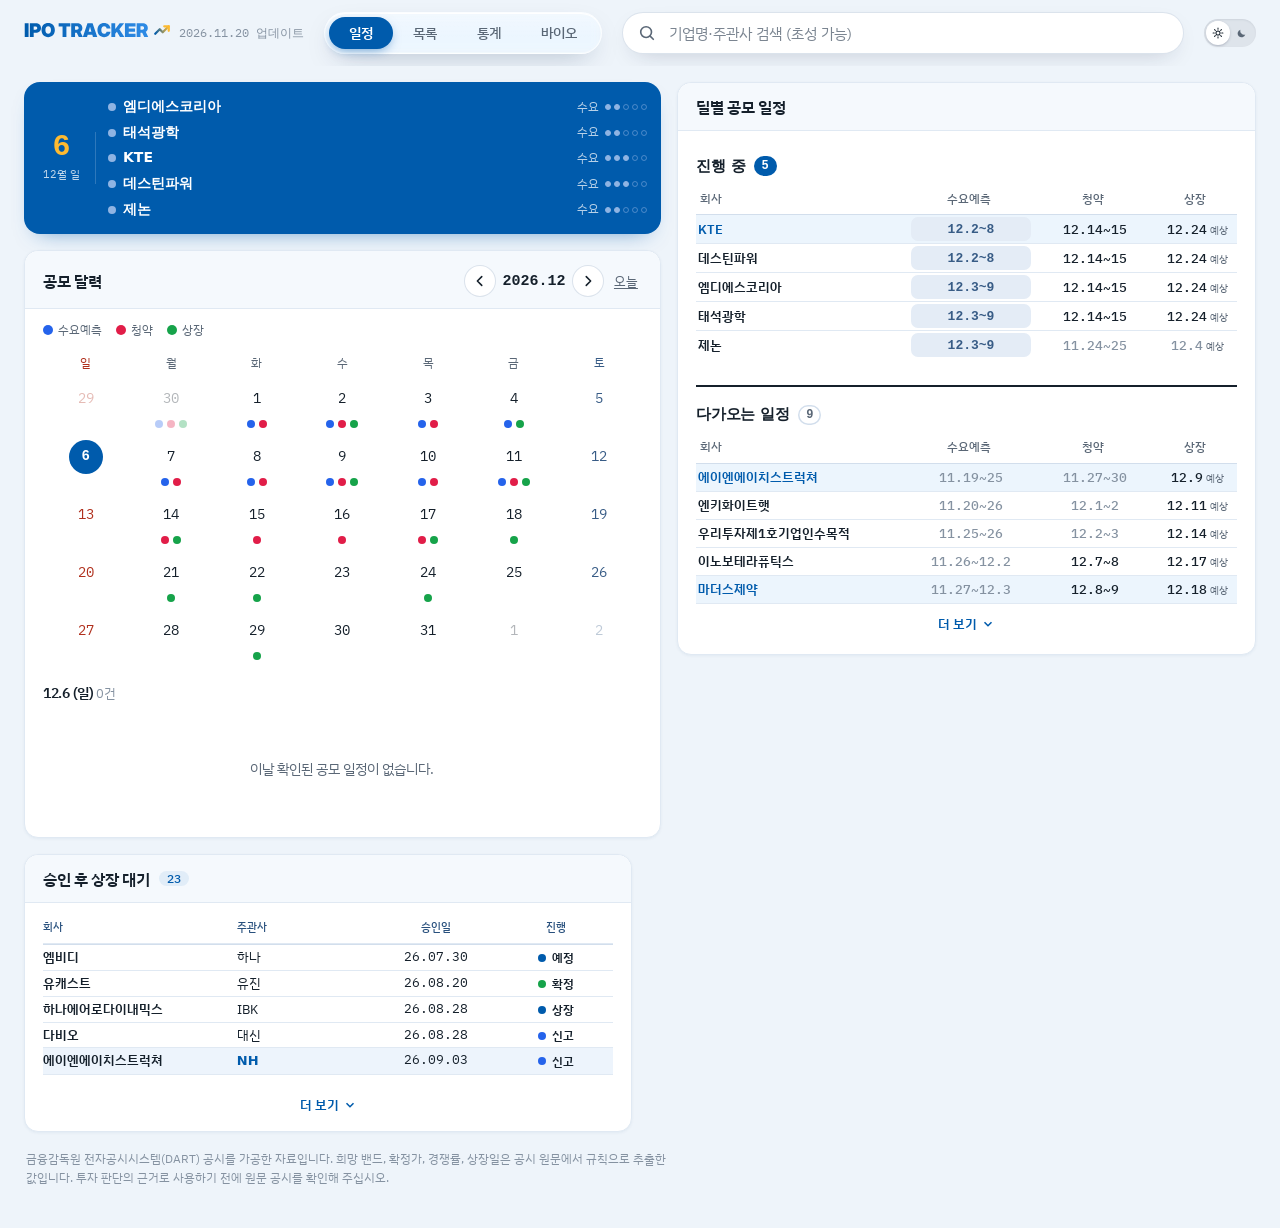
==== commit 7d2d0ccf: "컬러 테마를 NH투자증권 대표색(블루 #005BAC + 옐로 #FDBA31 포인트)으로 변경(시안 A) Co-Authored-By: Claude Opus 5.5 <noreply@a" ====
--- a/docs/index.html
+++ b/docs/index.html
@@ -5,7 +5,7 @@
 <meta name="viewport" content="width=device-width, initial-scale=1, viewport-fit=cover">
 <title>IPO Tracker</title>
 <meta name="description" content="DART 증권신고서 기반 국내 IPO 공모 현황">
-<meta name="theme-color" content="#EDF3FA">
+<meta name="theme-color" content="#EEF4FA">
 <link rel="manifest" href="manifest.webmanifest">
 <link rel="icon" href="icons/icon.svg" type="image/svg+xml">
 <link rel="icon" href="icons/icon-192-v3.png" sizes="192x192">
--- a/docs/style.css
+++ b/docs/style.css
@@ -1067,7 +1067,11 @@
 .brief .ln i.k-3 { background: #6FD39C; } .brief .ln i.k-1 { background: #EE86AC; } .brief .ln i.k-0 { background: #8FB4E3; }
 .brief a { color: #fff; font-weight: 700; text-decoration: none; overflow: hidden; text-overflow: ellipsis; white-space: nowrap; }
 .brief a:hover { text-decoration: underline; }
-.brief .kk { flex: none; font-size: 12px; opacity: .72; }
+.brief .kk { flex: none; font-size: 12px; margin-left: auto; padding-left: 8px; display: inline-flex; align-items: center; gap: 6px; color: rgba(255, 255, 255, .72); }   /* 오른쪽 정렬 */
+.brief .pd { display: inline-flex; gap: 3px; width: 42px; }   /* 점 칸 폭을 고정해 수요·일반·상장 글자가 한 줄로 맞춰짐 */   /* 며칠차 점: 채운 점 = 지난 날과 오늘 */
+.brief .pd b { width: 6px; height: 6px; border-radius: 50%; border: 1.3px solid currentColor; opacity: .5; box-sizing: border-box; }
+.brief .pd b.on { opacity: 1; background: currentColor; }
+.brief .kk.k-0 .pd { color: #8FB4E3; } .brief .kk.k-1 .pd { color: #EE86AC; }
 .brief .emp { font-size: 14px; font-weight: 600; }
 .brief .nx { font-size: 12px; opacity: .75; margin-top: 2px; } .brief .nx a { font-weight: 600; }
 /* 딜별 일정표: 회사당 한 줄, 진행 중 단계는 달력과 같은 색 */
@@ -1466,3 +1470,34 @@
 .wm .wm-t { display: block; height: .75em; width: auto; overflow: visible; }
 .wm .wm-a { display: block; width: 18px; height: 18px; flex: none; margin: -2px 0; }
 .wm .s1 { stop-color: var(--wm1); } .wm .s2 { stop-color: var(--wm2); } .wm .hd { stroke: var(--wm2); }
+
+/* 컬러 테마 A: NH투자증권 대표색(블루 #005BAC) + 옐로(#FDBA31) 포인트. 유리 질감은 그대로 */
+:root {
+  --nh-blue: #005BAC; --nh-yellow: #FDBA31;
+  --accent: #005BAC; --accent-soft: #E1EDF8; --bar: #005BAC;
+  --bg: #EEF4FA; --surface2: #E6EFF8; --line: #D2DEEC; --line2: #E0E9F3;
+  --head: #F5F9FD; --head-ink: #28507D;
+  --g1: rgba(0, 91, 172, .18); --g2: rgba(253, 186, 49, .16); --g3: rgba(0, 91, 172, .10);
+  --track: rgba(0, 91, 172, .07); --edge: rgba(0, 60, 120, .14);
+  --wm1: #005BAC; --wm2: #2E8BE6; --brief-bg: #005BAC; --brief-sh: rgba(0, 91, 172, .7); --focus: #005BAC;
+}
+@media (prefers-color-scheme: dark) {
+  :root:not([data-theme="light"]) {
+    --accent: #5FA8F0; --accent-soft: #12304F; --bar: #5FA8F0;
+    --bg: #0C1624; --surface: #122033; --surface2: #182A40; --head: #152539;
+    --g1: rgba(0, 91, 172, .22); --g2: rgba(253, 186, 49, .10);
+    --wm1: #9CC8F5; --wm2: #5FA8F0; --brief-bg: #0A3F78; --brief-sh: rgba(0, 0, 0, .6); --focus: #5FA8F0;
+  }
+}
+:root[data-theme="dark"] {
+  --accent: #5FA8F0; --accent-soft: #12304F; --bar: #5FA8F0;
+  --bg: #0C1624; --surface: #122033; --surface2: #182A40; --head: #152539;
+  --g1: rgba(0, 91, 172, .22); --g2: rgba(253, 186, 49, .10);
+  --wm1: #9CC8F5; --wm2: #5FA8F0; --brief-bg: #0A3F78; --brief-sh: rgba(0, 0, 0, .6); --focus: #5FA8F0;
+}
+.brief { background: var(--brief-bg); box-shadow: 0 10px 22px -14px var(--brief-sh); }
+.brief .dt b { color: var(--nh-yellow); }
+.wm .hd { stroke: var(--nh-yellow); } .wm .wm-a .s2 { stop-color: var(--nh-yellow); }
+.focus-t, .dtable .xr.focus .nm, .feedl li.focus .nm, .league tr.focus td:nth-child(2), .mini.uw tr.focus td:first-child { color: var(--focus); }
+:root[data-theme="dark"] .focus-t { color: var(--focus); }
+@media (prefers-color-scheme: dark) { :root:not([data-theme="light"]) .focus-t { color: var(--focus); } }
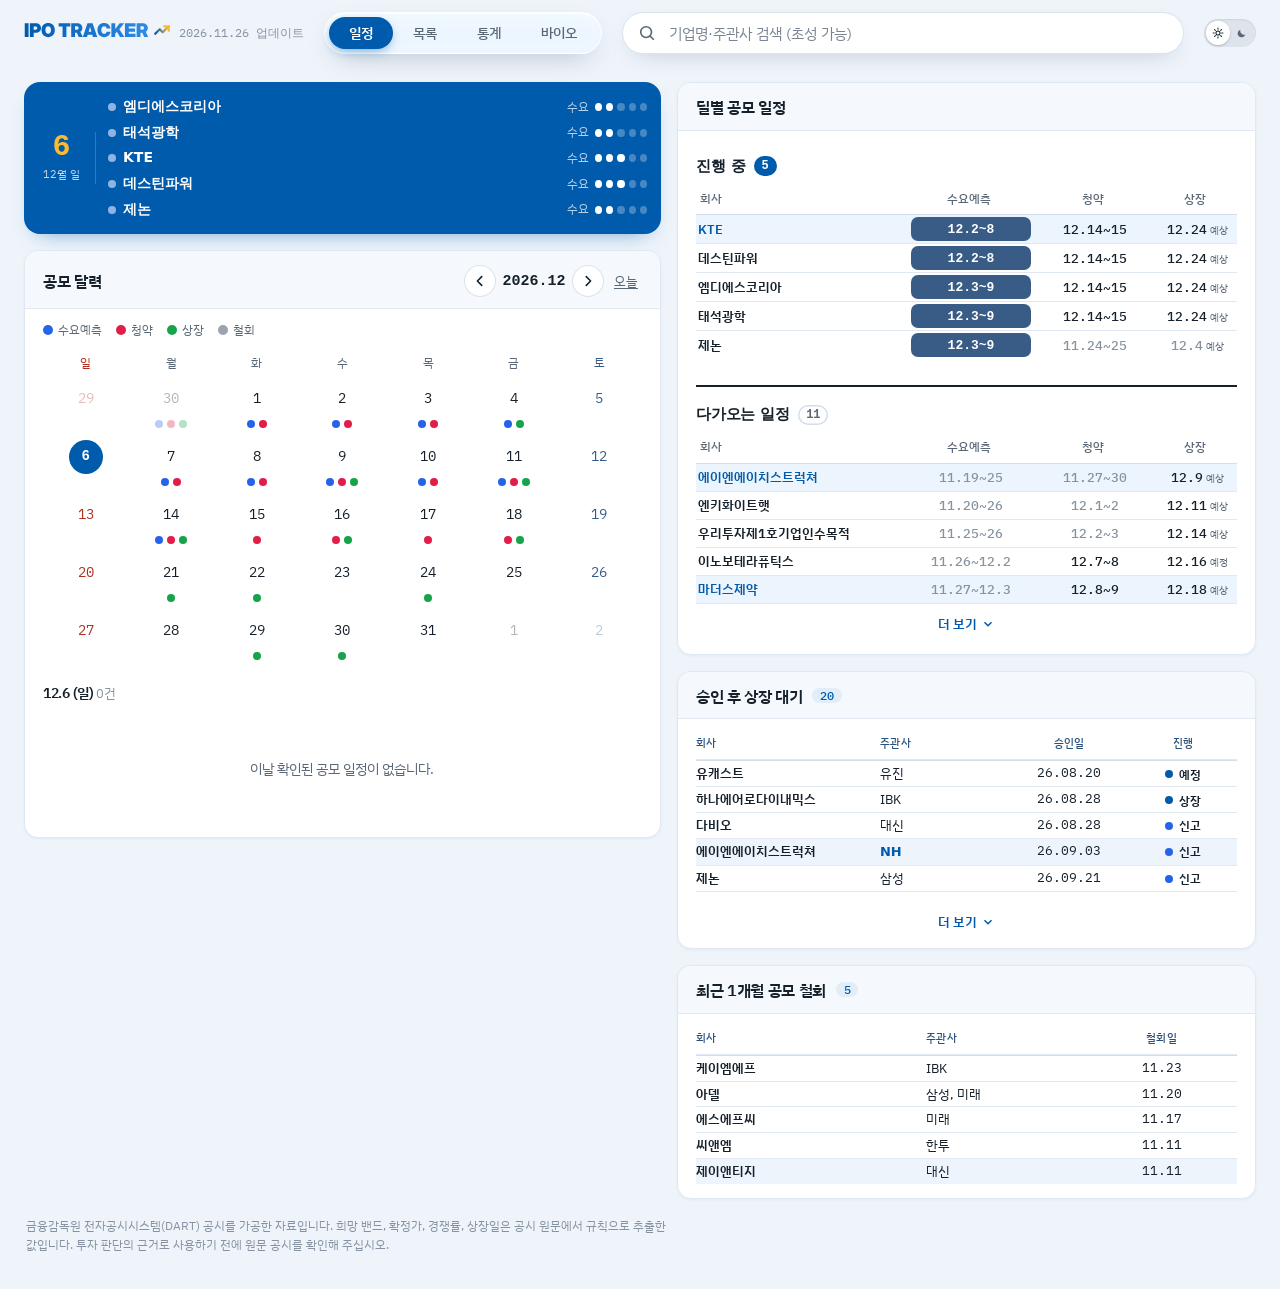
==== commit b6ec673b: "앱 아이콘을 상단 제목과 맞춘 블루 그라데이션 + 옐로 상승선 디자인으로 변경(시안 B) Co-Authored-By: Claude Opus 5.5 <noreply@anthropic" ====
--- a/docs/index.html
+++ b/docs/index.html
@@ -8,8 +8,8 @@
 <meta name="theme-color" content="#EEF4FA">
 <link rel="manifest" href="manifest.webmanifest">
 <link rel="icon" href="icons/icon.svg" type="image/svg+xml">
-<link rel="icon" href="icons/icon-192-v3.png" sizes="192x192">
-<link rel="apple-touch-icon" href="icons/apple-touch-icon-v3.png">
+<link rel="icon" href="icons/icon-192-v4.png" sizes="192x192">
+<link rel="apple-touch-icon" href="icons/apple-touch-icon-v4.png">
 <link rel="preconnect" href="https://fonts.googleapis.com">
 <link rel="preconnect" href="https://fonts.gstatic.com" crossorigin>
 <link rel="stylesheet" href="https://fonts.googleapis.com/css2?family=IBM+Plex+Mono:wght@400;500&family=IBM+Plex+Sans+KR:wght@400;500;600;700&display=swap">
--- a/docs/style.css
+++ b/docs/style.css
@@ -1032,6 +1032,11 @@
 .cdl .dg h4 .ek { font-size: 11.5px; font-weight: 600; padding: 1px 8px; border-radius: 6px; font-style: normal; }
 .cdl .it { display: flex; flex-wrap: wrap; align-items: center; gap: 3px 6px; padding: 8px 2px; border-top: 1px solid var(--line2); text-decoration: none; color: inherit; }
 .cdl .it .nm { font-weight: 600; overflow-wrap: anywhere; }
+/* 첫 줄: 회사명, 칩, 며칠차를 무조건 한 줄로. 넘치면 회사명만 말줄임, 칩 사이는 좁게 */
+.cdl .it .l1 { display: flex; align-items: center; gap: 5px; width: 100%; min-width: 0; flex: 1 1 100%; contain: inline-size; }   /* contain: 긴 회사명이 카드와 화면 폭을 밀어 늘리지 않게 */
+.cdl .it .l1 .nm { flex: 0 1 auto; min-width: 0; white-space: nowrap; overflow: hidden; text-overflow: ellipsis; overflow-wrap: normal; }
+.cdl .it .l1 .tag { flex: none; margin-left: 0; }
+.cdl .it .l1 .r { flex: none; padding-left: 4px; }
 .cdl .it .r { margin-left: auto; font-size: 12px; color: var(--muted); white-space: nowrap; }
 .cdl .it .u { width: 100%; font-size: 12px; color: var(--muted); }
 .cdl .it:hover { background: var(--surface2); }
@@ -1068,10 +1073,10 @@
 .brief a { color: #fff; font-weight: 700; text-decoration: none; overflow: hidden; text-overflow: ellipsis; white-space: nowrap; }
 .brief a:hover { text-decoration: underline; }
 .brief .kk { flex: none; font-size: 12px; margin-left: auto; padding-left: 8px; display: inline-flex; align-items: center; gap: 6px; color: rgba(255, 255, 255, .72); }   /* 오른쪽 정렬 */
-.brief .pd { display: inline-flex; gap: 3px; width: 42px; }   /* 점 칸 폭을 고정해 수요·일반·상장 글자가 한 줄로 맞춰짐 */   /* 며칠차 점: 채운 점 = 지난 날과 오늘 */
-.brief .pd b { width: 6px; height: 6px; border-radius: 50%; border: 1.3px solid currentColor; opacity: .5; box-sizing: border-box; }
-.brief .pd b.on { opacity: 1; background: currentColor; }
-.brief .kk.k-0 .pd { color: #8FB4E3; } .brief .kk.k-1 .pd { color: #EE86AC; }
+.brief .pd { display: inline-flex; gap: 3px; width: 52px; }   /* 점 칸 폭을 고정해 수요·일반·상장 글자가 한 줄로 맞춰짐 */   /* 며칠차 점: 채운 점 = 지난 날과 오늘 */
+.brief .pd { gap: 4px; }   /* 진행 점(시안 B): 채운 점은 흰색, 남은 날은 옅은 흰 점 */
+.brief .pd b { width: 8px; height: 8px; border-radius: 50%; background: rgba(255, 255, 255, .28); }
+.brief .pd b.on { background: #fff; }
 .brief .emp { font-size: 14px; font-weight: 600; }
 .brief .nx { font-size: 12px; opacity: .75; margin-top: 2px; } .brief .nx a { font-weight: 600; }
 /* 딜별 일정표: 회사당 한 줄, 진행 중 단계는 달력과 같은 색 */
@@ -1096,7 +1101,9 @@
 @media (max-width: 719px) { .dtable .c0 .nm, .dtable .cc b { font-size: 12px; } }
 .dtable .cc small { display: inline; margin-left: 3px; font-size: 10px; color: var(--muted); white-space: nowrap; }
 .dtable .cc.done, .dtable .cc.na { color: var(--faint); }
-.dtable .cc.on { background: var(--cs); color: var(--c); } .dtable .cc.on b { font-weight: 700; }
+.dtable .cc.on { background: var(--c); color: #fff; } .dtable .cc.on b { font-weight: 700; } .dtable .cc.on small { color: rgba(255, 255, 255, .82); }   /* 진행 중 칸: 진한 색 + 흰 글자(NH 행 바탕과 구분) */
+:root[data-theme="dark"] .dtable .cc.on, :root[data-theme="dark"] .dtable .cc.on small { color: #0B1520; }
+@media (prefers-color-scheme: dark) { :root:not([data-theme="light"]) .dtable .cc.on, :root:not([data-theme="light"]) .dtable .cc.on small { color: #0B1520; } }
 @media (min-width: 720px) {
   .dtable .bh, .dtable .xr { grid-template-columns: minmax(0, 340px) 120px 104px 76px; gap: 12px; justify-content: start; }
 }
@@ -1501,3 +1508,69 @@
 .focus-t, .dtable .xr.focus .nm, .feedl li.focus .nm, .league tr.focus td:nth-child(2), .mini.uw tr.focus td:first-child { color: var(--focus); }
 :root[data-theme="dark"] .focus-t { color: var(--focus); }
 @media (prefers-color-scheme: dark) { :root:not([data-theme="light"]) .focus-t { color: var(--focus); } }
+
+/* 일정 탭 3열 보기(1400px 이상)에서만 딜별 공모 일정과 승인 후 상장 대기를 접지 않고 전부 표시. 2열, 1열, 휴대폰은 5건 + 더 보기 */
+@media (min-width: 1400px) {
+  .cal-page .dtable .dgrp .xr.rest { display: grid; }
+  .cal-page .wgrp tr.rest { display: table-row; }
+  .cal-page .dtable .dgrp .more, .cal-page .wgrp > .more { display: none; }
+}
+
+/* 일정 탭 2열 보기(720~1399px): 승인 후 상장 대기를 오른쪽 열 딜별 공모 일정 아래로 */
+@media (min-width: 720px) and (max-width: 1399px) {
+  .cal-page { grid-template-rows: auto auto 1fr; }
+  .cal-page > .calm { grid-row: 2 / span 2; }
+  .cal-page > .panels { grid-column: 2; grid-row: 3; grid-template-columns: minmax(0, 1fr); }
+}
+/* 목록 탭: 오른쪽 상세 상자의 위쪽을 왼쪽 목록 첫 상자와 같은 높이로(본문 위 여백 16px에 맞춤) */
+@media (min-width: 720px) { html.dock #sheet { top: calc(var(--toph, 66px) + 16px); } }
+/* PC: 스크롤할 때 상단바 아래로 들어가는 내용이 잘리지 않고 흐려지며 사라지게(시안 D: 흐림 + 48px 페이드)
+   상단바 배경은 좌우로 넓힌 ::before로 그리고(아래로는 번지지 않게), ::after가 그 아래 페이드 띠 */
+@media (min-width: 720px) {
+  .wrap { overflow-x: clip; }   /* 좌우로 넓힌 상단바 배경이 가로 스크롤을 만들지 않게(clip은 sticky를 깨지 않음) */
+  header.top { box-shadow: none; clip-path: none; }
+  header.top::before { content: ""; position: absolute; top: 0; bottom: 0; left: -100vmax; right: -100vmax; background: var(--bg); z-index: -1; }
+  header.top::after { content: ""; position: absolute; top: 100%; left: -100vmax; right: -100vmax; height: 48px; pointer-events: none;
+    -webkit-backdrop-filter: blur(8px); backdrop-filter: blur(8px);
+    -webkit-mask-image: linear-gradient(#000 30%, transparent); mask-image: linear-gradient(#000 30%, transparent);
+    background: linear-gradient(var(--bg) 15%, transparent); opacity: 0; transition: opacity .2s; }
+  html.scrolled header.top::after { opacity: 1; }   /* 맨 위(스크롤 전)에서는 흐림 없음, 내리기 시작하면 나타남 */
+  /* 목록 탭: 오른쪽 상세 상자 위에는 페이드를 씌우지 않음 */
+  html.dock header.top::after { right: calc(clamp(460px, 40vw, 720px) + 32px); }
+}
+@media (min-width: 720px) and (max-width: 1060px) { html.dock header.top::after { right: calc(clamp(340px, 50vw, 520px) + 32px); } }
+
+/* 공모 철회: 달력 회색 점, 날짜별 목록 회색 묶음, 최근 1개월 철회 표 */
+:root { --wd: #9AA3AF; --wd-soft: #EEF0F3; }
+:root[data-theme="dark"] { --wd: #7D8794; --wd-soft: #1C2633; }
+@media (prefers-color-scheme: dark) { :root:not([data-theme="light"]) { --wd: #7D8794; --wd-soft: #1C2633; } }
+.cd.m1 .mdots i.k-4, .cal-lg i.k-4 { background: var(--wd); }
+.cdl .dg.g-4 { --c: #6B7480; --cs: var(--wd-soft); }
+:root[data-theme="dark"] .cdl .dg.g-4 { --c: #A3ACB8; }
+.cdl .dg.g-4 .it .nm { color: var(--muted); }
+.wdt td.wst { font-size: 12px; color: var(--muted); }
+.mini.rv.wait.wdt td:last-child, .mini.rv.wait.wdt th:last-child { padding-right: 6px; }
+
+/* 목록 탭: 상장 전 / 상장 완료 / 철회 전환 버튼 */
+.lseg { position: relative; display: flex; gap: 4px; padding: 4px; border-radius: 999px; background: var(--surface2); margin: 12px 0 10px; }
+.lseg .lind { position: absolute; top: 4px; bottom: 4px; left: 4px; width: 0; border-radius: 999px; background: var(--accent); box-shadow: 0 4px 12px -6px var(--accent);
+  transition: transform .22s cubic-bezier(.3, .7, .2, 1), width .22s cubic-bezier(.3, .7, .2, 1); pointer-events: none; }   /* 선택 표시: 버튼 사이를 미끄러져 이동 */
+.lseg button { position: relative; flex: 1; border: 0; background: none; padding: 8px 0; border-radius: 999px; font: inherit; font-size: 13.5px; font-weight: 600; color: var(--muted); cursor: pointer; transition: color .22s; }
+.lseg button b { font-weight: 700; margin-left: 2px; font-family: var(--f-mono); font-size: 12.5px; }
+.lseg button.on { color: #fff; }
+#result .lseg ~ * { transition: opacity .18s; }
+#result.swap .lseg ~ * { opacity: .35; }   /* 목록을 바꾸는 동안 잠깐 흐리게 */
+@media (prefers-reduced-motion: reduce) { .lseg .lind, .lseg button, #result .lseg ~ * { transition: none; } }
+:root[data-theme="dark"] .lseg button.on { color: #0B1520; }
+@media (prefers-color-scheme: dark) { :root:not([data-theme="light"]) .lseg button.on { color: #0B1520; } }
+/* 최근 1개월 예심 철회·미승인 */
+.rvx { list-style: none; margin: 0; padding: 0; }
+.rvx li > a, .rvx li > .rx { display: flex; align-items: center; gap: 8px; padding: 8px 2px; border-top: 1px solid var(--line2); color: inherit; text-decoration: none; font-size: 13.5px; }
+.rvx li:first-child > a, .rvx li:first-child > .rx { border-top: 0; }
+.rvx .nm { font-weight: 600; flex: 0 1 auto; min-width: 0; overflow: hidden; text-overflow: ellipsis; white-space: nowrap; }
+.rvx .rk { flex: none; font-size: 11px; font-weight: 700; padding: 1px 7px; border-radius: 6px; }
+.rvx .rk.w { background: var(--wd-soft); color: #6B7480; }
+.rvx .rk.n { background: var(--danger-soft, #FDECEC); color: var(--danger, #B42318); }
+.rvx .rd { flex: none; margin-left: auto; color: var(--muted); font-size: 12.5px; }
+.rvx .uw { flex: none; width: 76px; text-align: right; font-size: 12.5px; color: var(--muted); white-space: nowrap; overflow: hidden; text-overflow: ellipsis; }
+.rvx li.focus > a, .rvx li.focus > .rx { background: color-mix(in srgb, #2b8ce6 9%, var(--surface)); }
